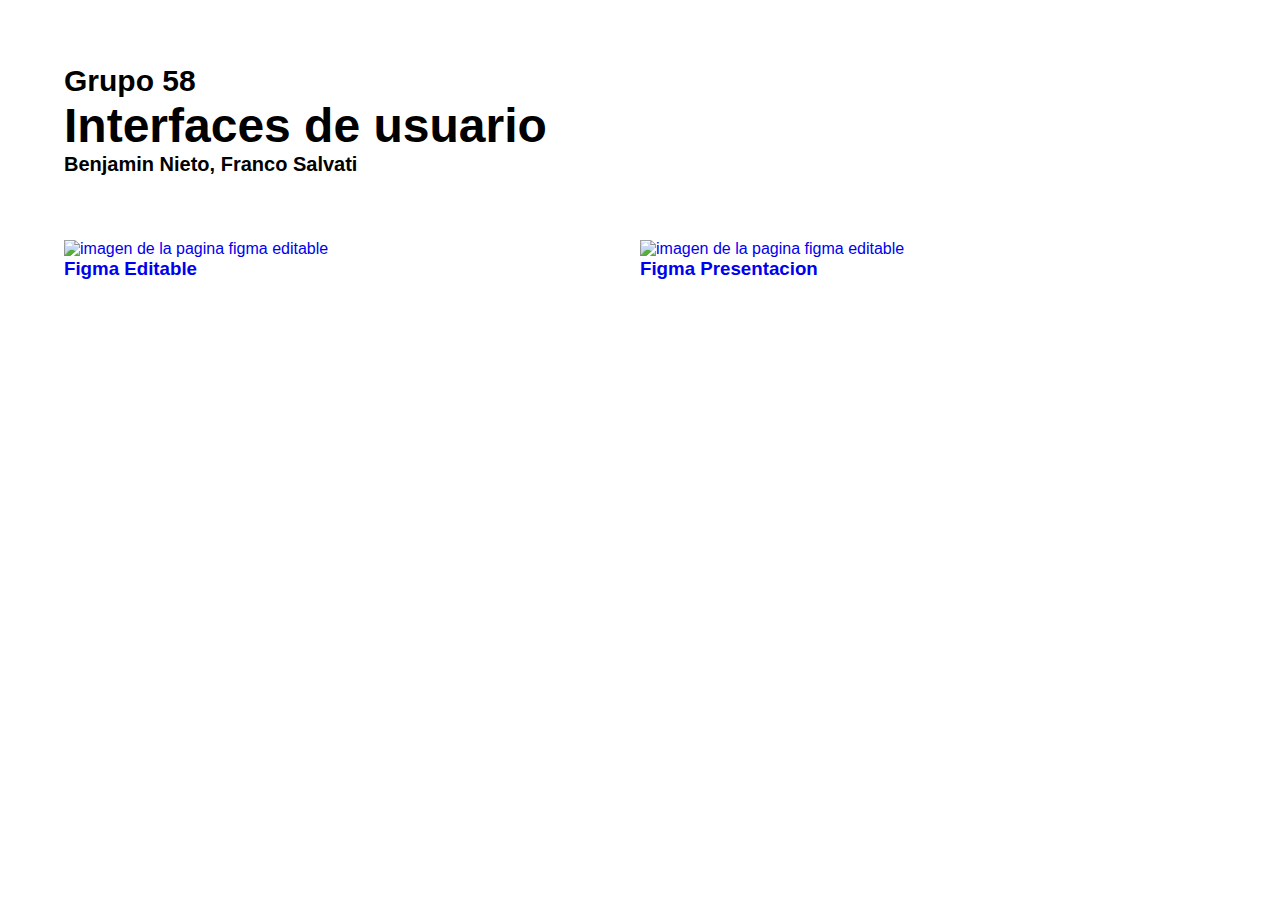
==== docs/index.html @ 529350ec "ADD, github pages" ====
<!DOCTYPE html>
<html lang="en">

<head>
    <meta charset="UTF-8">
    <meta name="viewport" content="width=device-width, initial-scale=1.0">
    <link rel="stylesheet" href="style.css">
    <link href="https://cdn.jsdelivr.net/npm/bootstrap@5.3.2/dist/css/bootstrap.min.css" rel="stylesheet"
        integrity="sha384-T3c6CoIi6uLrA9TneNEoa7RxnatzjcDSCmG1MXxSR1GAsXEV/Dwwykc2MPK8M2HN" crossorigin="anonymous">
    <title>TPE 1 Interfaces Usuario</title>
</head>

<body>
    <div class="titulo">
        <h2 class="m-0">Grupo 58</h2>
        <h1 class="m-0">Interfaces de usuario</h1>
        <h3 class="m-0">Benjamin Nieto, Franco Salvati</h3>
    </div>
    <nav>
        <ul class="p-0">
            <li>
                <a target="_blank"
                    href="https://www.figma.com/file/j3ysJJxGECJQQpoNvJG3jf/Trabajo-Entregable-1?type=design&node-id=23-4&mode=design&t=4DBxBT5nvBzc0l01-0">
                    <div class="card p-4">
                        <div class="img">
                            <img src="imagenes/editableTpe1.png" alt="imagen de la pagina figma editable">
                        </div>
                        <div class="card-body">
                            <h3>Figma Editable</h3>
                        </div>
                    </div>
                </a>
            </li>
            <li>
                <a target="_blank"
                    href="https://www.figma.com/proto/j3ysJJxGECJQQpoNvJG3jf/Trabajo-Entregable-1?page-id=23%3A3&type=design&node-id=82-53&viewport=616%2C161%2C0.22&t=ZkoBOsu4h13Lhp5M-1&scaling=min-zoom&starting-point-node-id=82%3A53&mode=design">
                    <div class="card p-4">
                        <div class="img">
                            <img src="imagenes/presentacionTpe1.png" alt="imagen de la pagina figma editable">
                        </div>
                        <div class="card-body">
                            <h3>Figma Presentacion</h3>
                        </div>
                    </div>
                </a>
            </li>
        </ul>
    </nav>
    <script src="https://cdn.jsdelivr.net/npm/bootstrap@5.3.2/dist/js/bootstrap.bundle.min.js"
        integrity="sha384-C6RzsynM9kWDrMNeT87bh95OGNyZPhcTNXj1NW7RuBCsyN/o0jlpcV8Qyq46cDfL"
        crossorigin="anonymous"></script>
</body>

</html>
---- docs/style.css ----
* {
    margin: 0;
    padding: 0;
    box-sizing: border-box;
    font-family: 'Bebas Neue', sans-serif;
}

nav a{
    text-decoration: none;
}

.titulo {
    margin: 5%;
}

.titulo h1{
    font-size: 48px;
}

.titulo h2{
font-size: 30px;
}

.titulo h3{
    font-size: 20px;
}

nav{
    width: 90%;
    margin: auto;
}

ul{
    width: 100%;
    display: flex;
    justify-content: space-between;
    flex: 1;
    list-style: none;
}

ul li { 
    width: 800px
}

.card img{
    width: 100%;
}
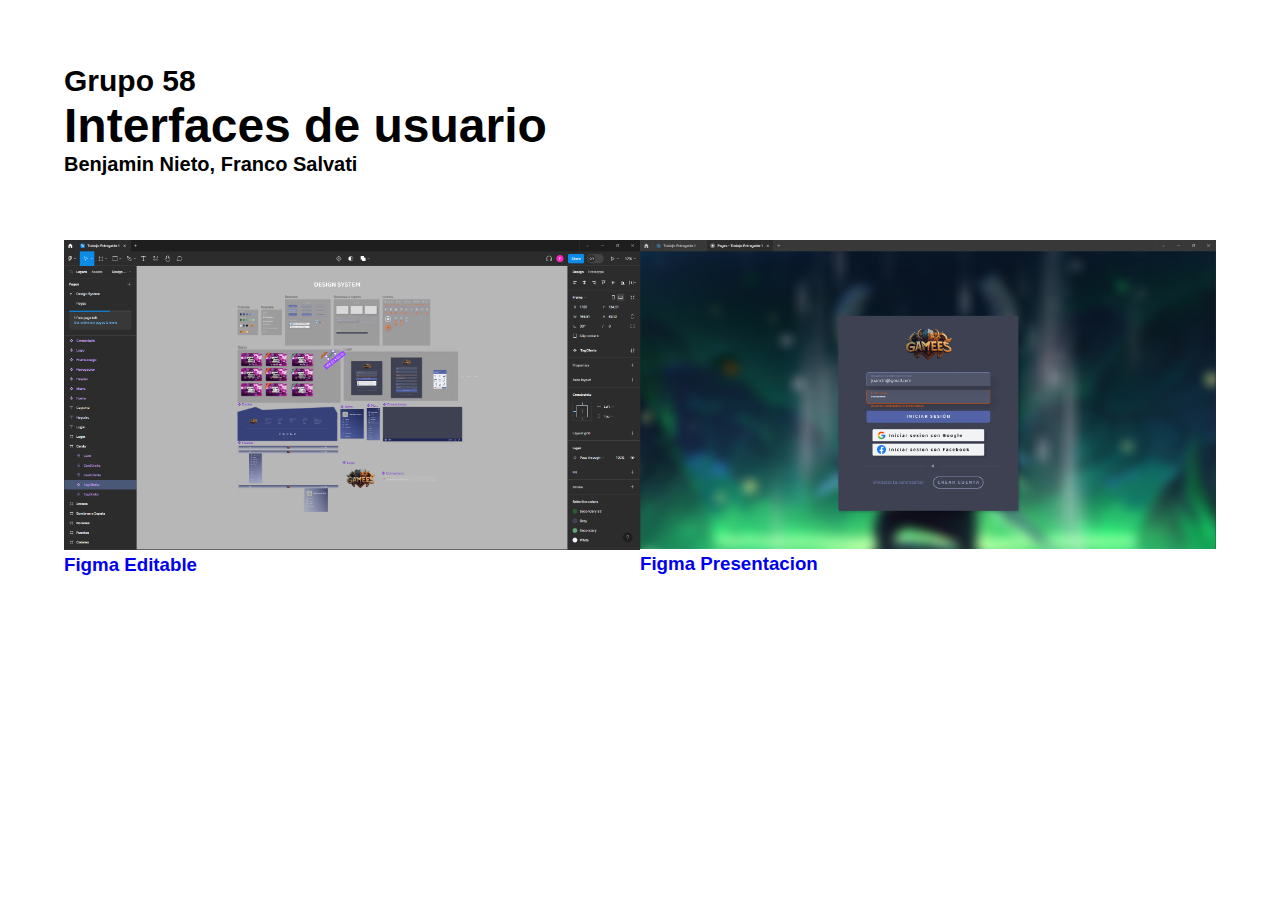
==== commit 3d1c7d7d: "ADD, imagenes docs" ====
--- a/docs/index.html
+++ b/docs/index.html
@@ -23,7 +23,7 @@
                     href="https://www.figma.com/file/j3ysJJxGECJQQpoNvJG3jf/Trabajo-Entregable-1?type=design&node-id=23-4&mode=design&t=4DBxBT5nvBzc0l01-0">
                     <div class="card p-4">
                         <div class="img">
-                            <img src="imagenes/editableTpe1.png" alt="imagen de la pagina figma editable">
+                            <img src="../imagenes/editableTpe1.png" alt="imagen de la pagina figma editable">
                         </div>
                         <div class="card-body">
                             <h3>Figma Editable</h3>
@@ -36,7 +36,7 @@
                     href="https://www.figma.com/proto/j3ysJJxGECJQQpoNvJG3jf/Trabajo-Entregable-1?page-id=23%3A3&type=design&node-id=82-53&viewport=616%2C161%2C0.22&t=ZkoBOsu4h13Lhp5M-1&scaling=min-zoom&starting-point-node-id=82%3A53&mode=design">
                     <div class="card p-4">
                         <div class="img">
-                            <img src="imagenes/presentacionTpe1.png" alt="imagen de la pagina figma editable">
+                            <img src="../imagenes/presentacionTpe1.png" alt="imagen de la pagina figma editable">
                         </div>
                         <div class="card-body">
                             <h3>Figma Presentacion</h3>
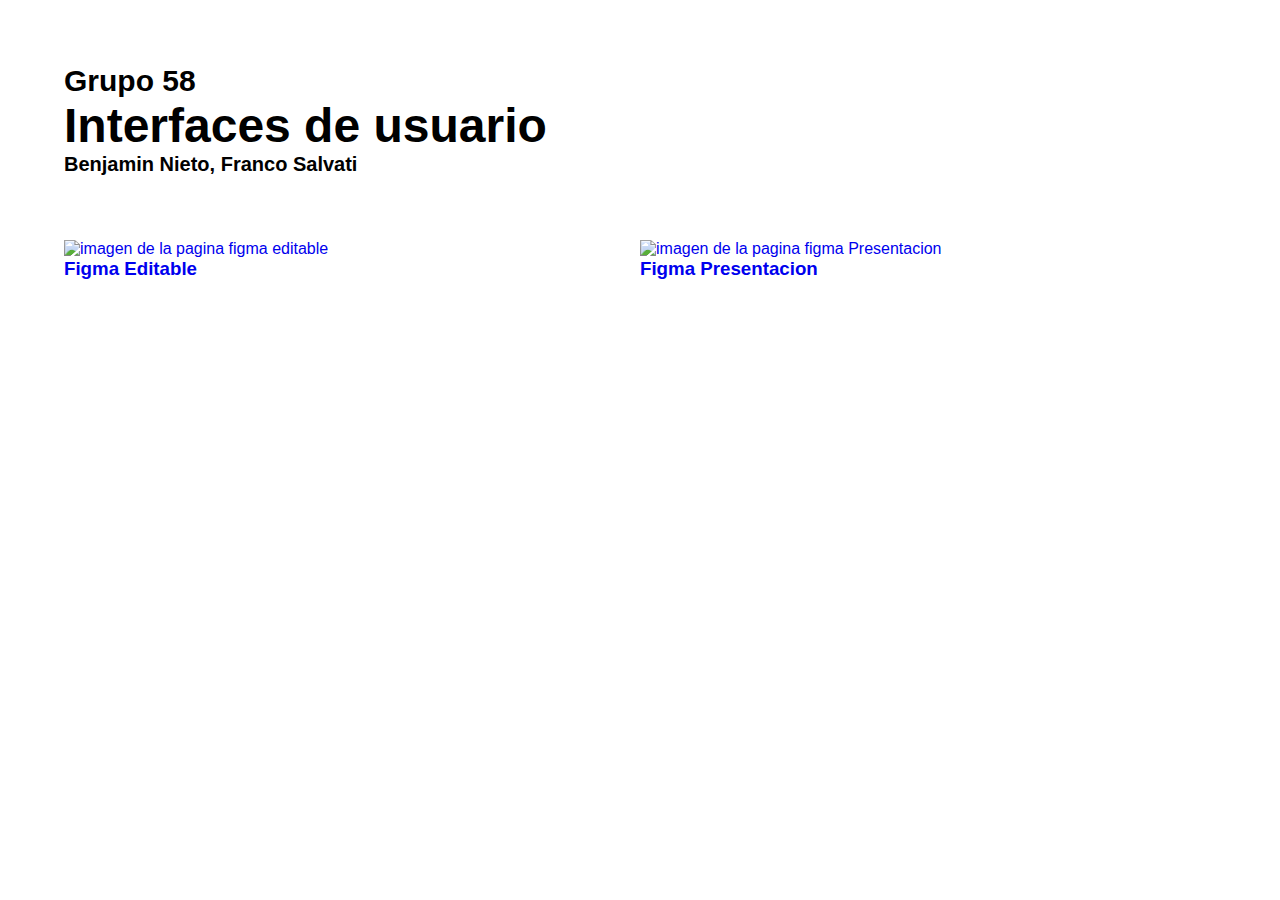
==== commit a18712cf: "imagenes" ====
--- a/docs/index.html
+++ b/docs/index.html
@@ -23,7 +23,7 @@
                     href="https://www.figma.com/file/j3ysJJxGECJQQpoNvJG3jf/Trabajo-Entregable-1?type=design&node-id=23-4&mode=design&t=4DBxBT5nvBzc0l01-0">
                     <div class="card p-4">
                         <div class="img">
-                            <img src="../imagenes/editableTpe1.png" alt="imagen de la pagina figma editable">
+                            <img src="editableTpe1.png" alt="imagen de la pagina figma editable">
                         </div>
                         <div class="card-body">
                             <h3>Figma Editable</h3>
@@ -36,7 +36,7 @@
                     href="https://www.figma.com/proto/j3ysJJxGECJQQpoNvJG3jf/Trabajo-Entregable-1?page-id=23%3A3&type=design&node-id=82-53&viewport=616%2C161%2C0.22&t=ZkoBOsu4h13Lhp5M-1&scaling=min-zoom&starting-point-node-id=82%3A53&mode=design">
                     <div class="card p-4">
                         <div class="img">
-                            <img src="../imagenes/presentacionTpe1.png" alt="imagen de la pagina figma editable">
+                            <img src="presentacionTpe1.png" alt="imagen de la pagina figma Presentacion">
                         </div>
                         <div class="card-body">
                             <h3>Figma Presentacion</h3>
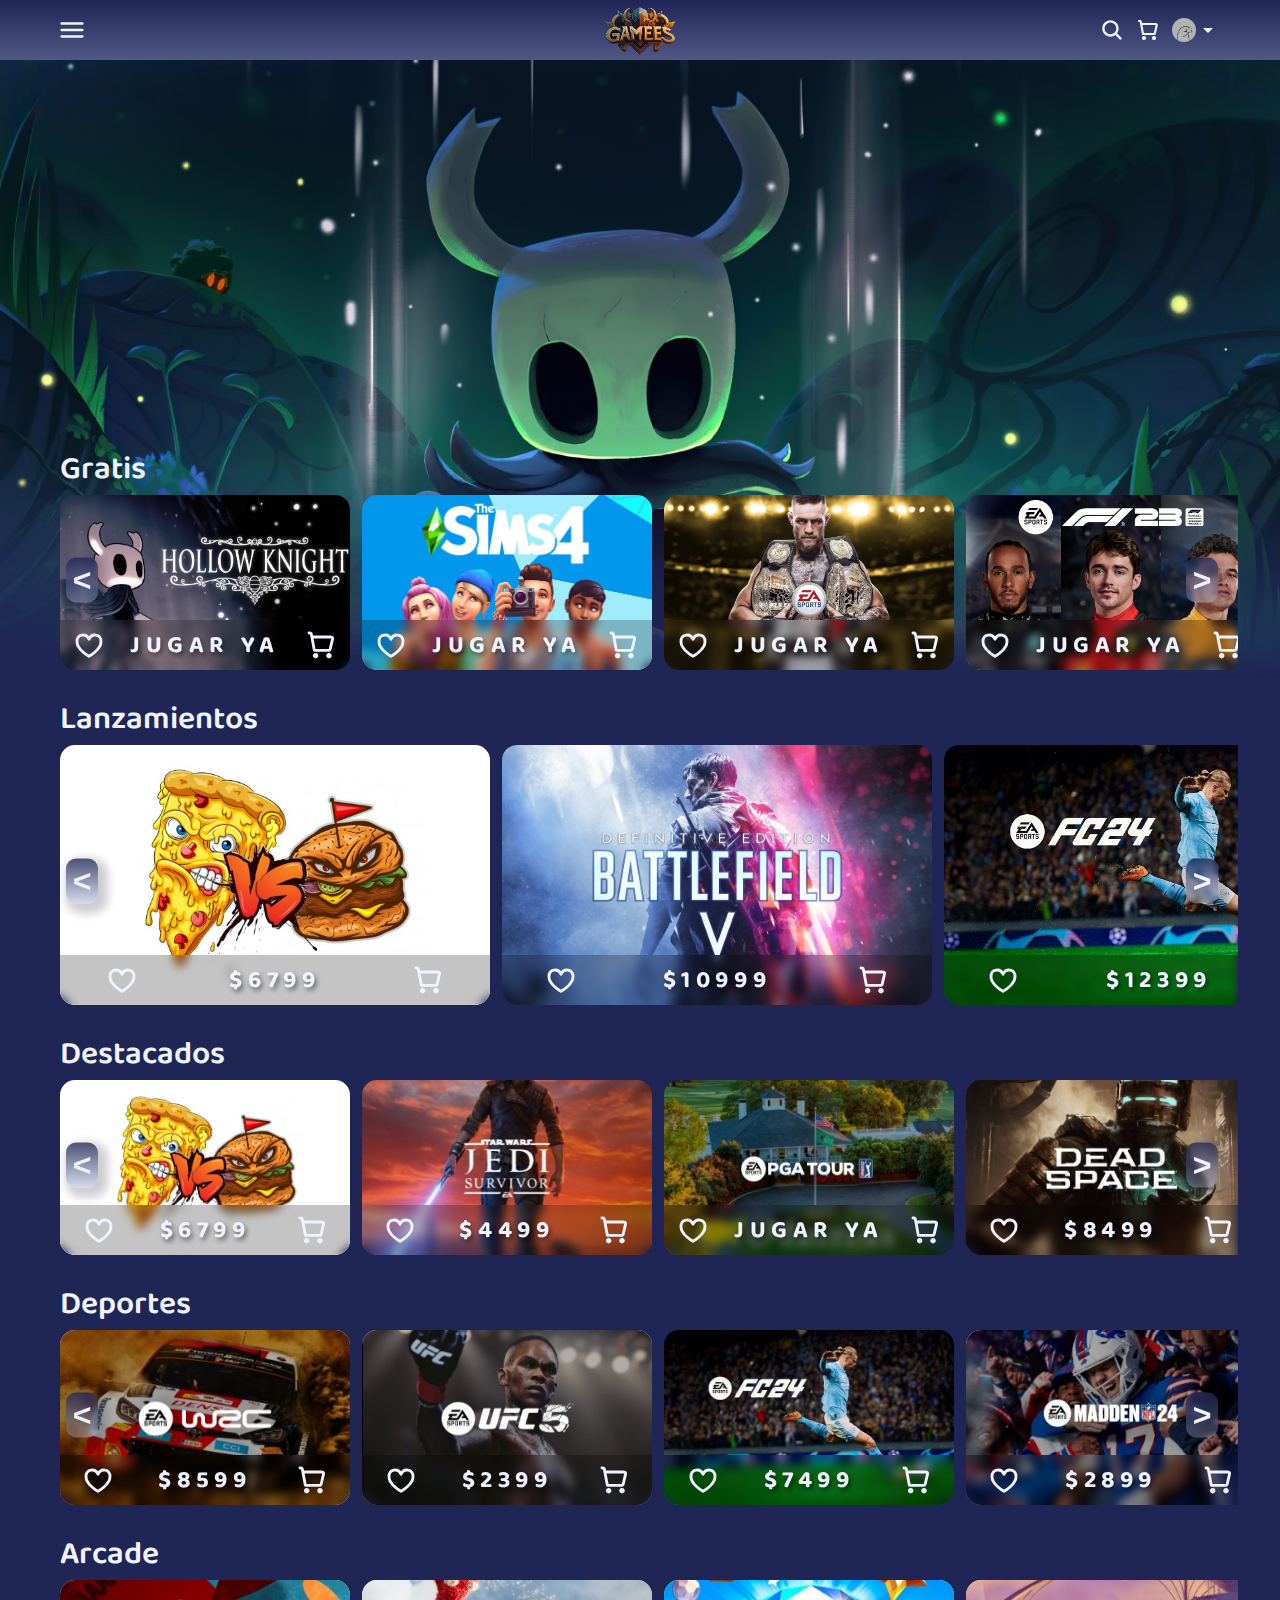
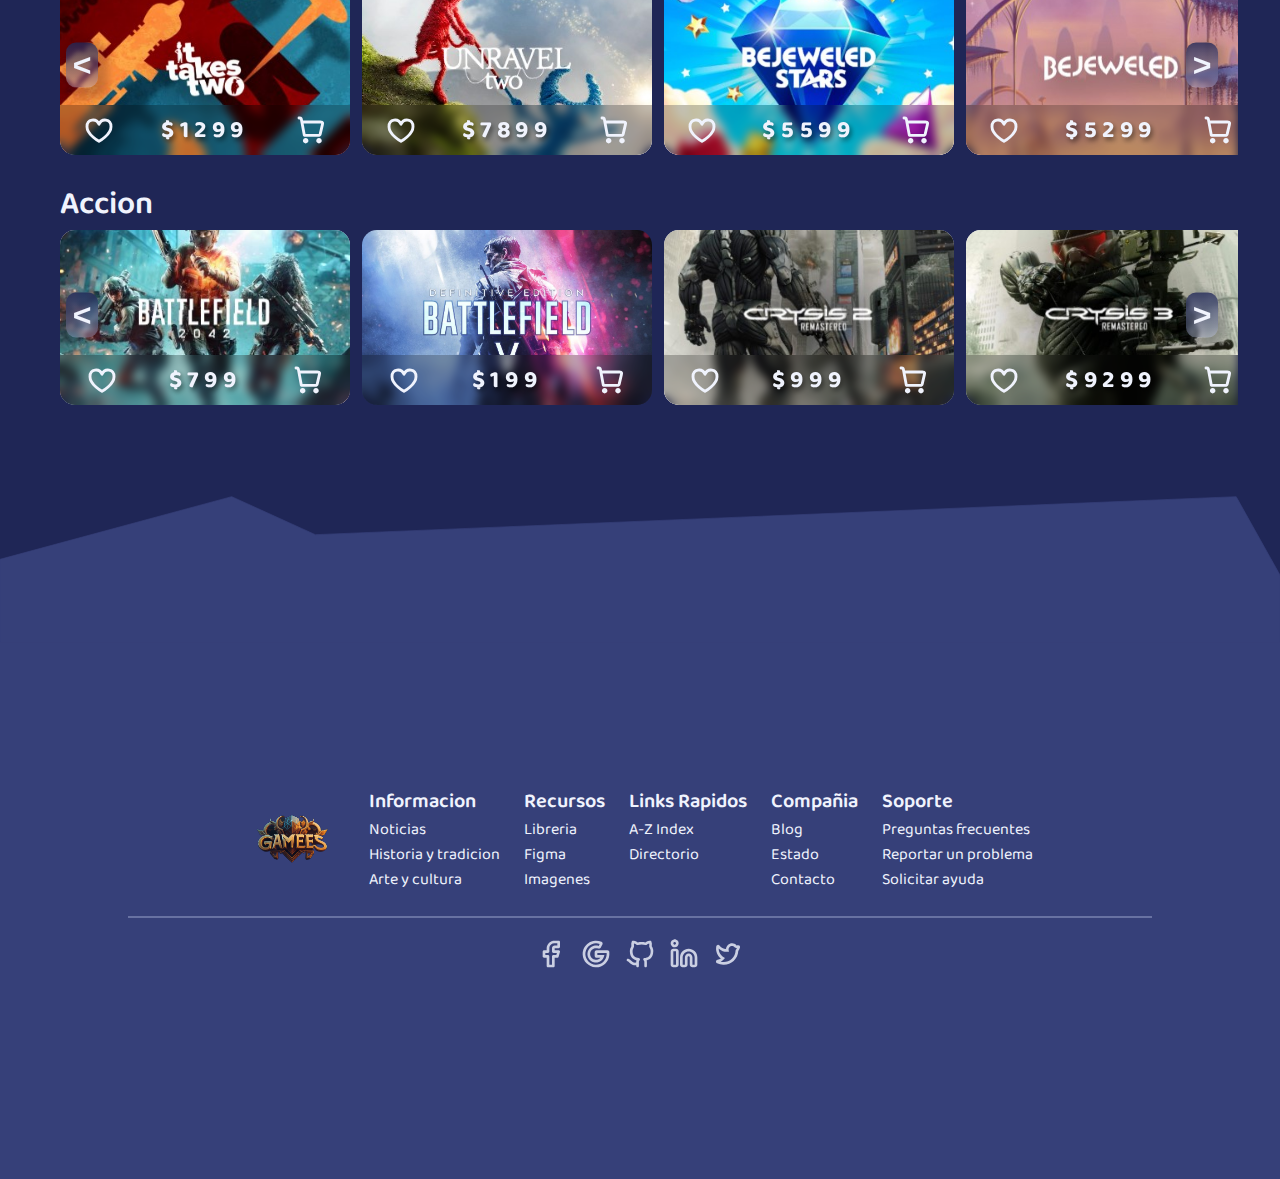
==== commit 979608f0: "ADD, index" ====
--- a/docs/index.html
+++ b/docs/index.html
@@ -4,51 +4,1403 @@
 <head>
     <meta charset="UTF-8">
     <meta name="viewport" content="width=device-width, initial-scale=1.0">
-    <link rel="stylesheet" href="style.css">
-    <link href="https://cdn.jsdelivr.net/npm/bootstrap@5.3.2/dist/css/bootstrap.min.css" rel="stylesheet"
-        integrity="sha384-T3c6CoIi6uLrA9TneNEoa7RxnatzjcDSCmG1MXxSR1GAsXEV/Dwwykc2MPK8M2HN" crossorigin="anonymous">
-    <title>TPE 1 Interfaces Usuario</title>
+    <link rel="stylesheet" href="./styles/style.css">
+    <title>GameEs</title>
 </head>
 
 <body>
-    <div class="titulo">
-        <h2 class="m-0">Grupo 58</h2>
-        <h1 class="m-0">Interfaces de usuario</h1>
-        <h3 class="m-0">Benjamin Nieto, Franco Salvati</h3>
-    </div>
-    <nav>
-        <ul class="p-0">
-            <li>
-                <a target="_blank"
-                    href="https://www.figma.com/file/j3ysJJxGECJQQpoNvJG3jf/Trabajo-Entregable-1?type=design&node-id=23-4&mode=design&t=4DBxBT5nvBzc0l01-0">
-                    <div class="card p-4">
-                        <div class="img">
-                            <img src="editableTpe1.png" alt="imagen de la pagina figma editable">
-                        </div>
-                        <div class="card-body">
-                            <h3>Figma Editable</h3>
+    <!-- <div class="spinner-container centrar">
+        <div class="spinner">
+            <div class="spinner-inner" id="spinnerInner"></div>
+        </div>
+        <div class="progress">
+            <div class="progress-bar" id="progressBar"></div>
+        </div>
+        <div class="percentage" id="percentage">0%</div>
+    </div> -->
+
+    <div class="container">
+        <nav>
+            <ul class="navPrincipal">
+                <li class="flex a-center">
+                    <img src="./imagenes/evaMenuOutline0.svg" alt="hambMenu">
+                </li>
+                <li class="flex a-center jc-medio">
+                    <img src="./imagenes/Logo.png" alt="logo" class="logoNav">
+                </li>
+                <li class="accionesUsuario flex end">
+                    <div class="buscar">
+                        <img src="./imagenes/ion_search.svg" alt="buscar">
+                    </div>
+                    <div class="carrito">
+                        <img src="./imagenes/Cart.svg" alt="carrito">
+                    </div>
+                    <div class="flex a-center" id="btn-usuario">
+                        <img src="./imagenes/profile 2.png" alt="usuario">
+                        <img src="./imagenes/flecha menu.svg" alt="desplegar">
+
+                        <div class="menu-usuario desapareser">
+                            <div class=" flex between a-center">
+                                <img src="./imagenes/profile.jpg" alt="usuario">
+                                <h2>BestUser #1241</h2>
+                            </div>
+                            <ul class="my-20">
+                                <li class="flex a-center">
+                                    <svg xmlns="http://www.w3.org/2000/svg" width="24" height="30" viewBox="0 0 24 30"
+                                        fill="none">
+                                        <path
+                                            d="M12 13.3333C13.3185 13.3333 14.6075 12.9423 15.7038 12.2098C16.8001 11.4773 17.6546 10.4361 18.1592 9.21789C18.6638 7.99972 18.7958 6.65927 18.5385 5.36607C18.2813 4.07286 17.6464 2.88497 16.714 1.95262C15.7817 1.02027 14.5938 0.385336 13.3006 0.128101C12.0074 -0.129134 10.6669 0.00288854 9.44876 0.507473C8.23058 1.01206 7.18939 1.86654 6.45685 2.96287C5.72431 4.0592 5.33331 5.34813 5.33331 6.66667C5.33331 8.43478 6.03569 10.1305 7.28593 11.3807C8.53618 12.631 10.2319 13.3333 12 13.3333ZM12 3.33334C12.6593 3.33334 13.3037 3.52883 13.8519 3.8951C14.4 4.26138 14.8273 4.78197 15.0796 5.39106C15.3319 6.00015 15.3979 6.67037 15.2693 7.31697C15.1406 7.96357 14.8232 8.55752 14.357 9.02369C13.8908 9.48987 13.2969 9.80734 12.6503 9.93595C12.0037 10.0646 11.3335 9.99856 10.7244 9.74627C10.1153 9.49398 9.59469 9.06673 9.22841 8.51857C8.86214 7.97041 8.66665 7.32594 8.66665 6.66667C8.66665 5.78262 9.01784 4.93477 9.64296 4.30965C10.2681 3.68453 11.1159 3.33334 12 3.33334ZM12 16.6667C8.90579 16.6667 5.93832 17.8958 3.7504 20.0838C1.56248 22.2717 0.333313 25.2391 0.333313 28.3333C0.333313 28.7754 0.508908 29.1993 0.821469 29.5119C1.13403 29.8244 1.55795 30 1.99998 30C2.44201 30 2.86593 29.8244 3.17849 29.5119C3.49105 29.1993 3.66665 28.7754 3.66665 28.3333C3.66665 26.1232 4.54462 24.0036 6.10742 22.4408C7.67023 20.878 9.78984 20 12 20C14.2101 20 16.3297 20.878 17.8925 22.4408C19.4553 24.0036 20.3333 26.1232 20.3333 28.3333C20.3333 28.7754 20.5089 29.1993 20.8215 29.5119C21.134 29.8244 21.558 30 22 30C22.442 30 22.8659 29.8244 23.1785 29.5119C23.4911 29.1993 23.6666 28.7754 23.6666 28.3333C23.6666 25.2391 22.4375 22.2717 20.2496 20.0838C18.0616 17.8958 15.0942 16.6667 12 16.6667Z"
+                                            fill="#F0F3FD" />
+                                    </svg>
+                                    <a href="" class="linksMenu">Mi Cuenta</a>
+                                </li>
+                                <li class="flex a-center">
+                                    <svg xmlns="http://www.w3.org/2000/svg" width="30" height="30" viewBox="0 0 30 30"
+                                        fill="none">
+                                        <path
+                                            d="M10 0H3.33333C2.44928 0 1.60143 0.351189 0.976311 0.976311C0.351189 1.60143 0 2.44928 0 3.33333V10C0 10.8841 0.351189 11.7319 0.976311 12.357C1.60143 12.9821 2.44928 13.3333 3.33333 13.3333H10C10.8841 13.3333 11.7319 12.9821 12.357 12.357C12.9821 11.7319 13.3333 10.8841 13.3333 10V3.33333C13.3333 2.44928 12.9821 1.60143 12.357 0.976311C11.7319 0.351189 10.8841 0 10 0ZM3.33333 10V3.33333H10V10H3.33333ZM26.6667 0H20C19.1159 0 18.2681 0.351189 17.643 0.976311C17.0179 1.60143 16.6667 2.44928 16.6667 3.33333V10C16.6667 10.8841 17.0179 11.7319 17.643 12.357C18.2681 12.9821 19.1159 13.3333 20 13.3333H26.6667C27.5507 13.3333 28.3986 12.9821 29.0237 12.357C29.6488 11.7319 30 10.8841 30 10V3.33333C30 2.44928 29.6488 1.60143 29.0237 0.976311C28.3986 0.351189 27.5507 0 26.6667 0ZM20 10V3.33333H26.6667V10H20ZM10 16.6667H3.33333C2.44928 16.6667 1.60143 17.0179 0.976311 17.643C0.351189 18.2681 0 19.1159 0 20V26.6667C0 27.5507 0.351189 28.3986 0.976311 29.0237C1.60143 29.6488 2.44928 30 3.33333 30H10C10.8841 30 11.7319 29.6488 12.357 29.0237C12.9821 28.3986 13.3333 27.5507 13.3333 26.6667V20C13.3333 19.1159 12.9821 18.2681 12.357 17.643C11.7319 17.0179 10.8841 16.6667 10 16.6667ZM3.33333 26.6667V20H10V26.6667H3.33333ZM26.6667 16.6667H20C19.1159 16.6667 18.2681 17.0179 17.643 17.643C17.0179 18.2681 16.6667 19.1159 16.6667 20V26.6667C16.6667 27.5507 17.0179 28.3986 17.643 29.0237C18.2681 29.6488 19.1159 30 20 30H26.6667C27.5507 30 28.3986 29.6488 29.0237 29.0237C29.6488 28.3986 30 27.5507 30 26.6667V20C30 19.1159 29.6488 18.2681 29.0237 17.643C28.3986 17.0179 27.5507 16.6667 26.6667 16.6667ZM20 26.6667V20H26.6667V26.6667H20Z"
+                                            fill="#F0F3FD" />
+                                    </svg>
+                                    <a href="" class="linksMenu">Biblioteca</a>
+                                </li>
+                                <li class="flex a-center">
+                                    <svg xmlns="http://www.w3.org/2000/svg" width="34" height="30" viewBox="0 0 34 30"
+                                        fill="none">
+                                        <path
+                                            d="M29.5 29.1667H4.49998C3.411 29.18 2.36108 28.7613 1.58014 28.0023C0.799201 27.2432 0.350868 26.2056 0.333313 25.1167V4.88332C0.350868 3.79439 0.799201 2.75679 1.58014 1.99772C2.36108 1.23864 3.411 0.819949 4.49998 0.833318H12.1666C12.4128 0.834946 12.6556 0.89109 12.8775 0.997715C13.0994 1.10434 13.2949 1.2588 13.45 1.44998L17.7833 6.74999H29.45C29.9934 6.73671 30.534 6.83119 31.0407 7.02795C31.5474 7.22472 32.0101 7.51989 32.4022 7.89642C32.7942 8.27295 33.1078 8.72339 33.3248 9.22174C33.5418 9.72009 33.658 10.2565 33.6666 10.8V25.1167C33.6491 26.2056 33.2008 27.2432 32.4198 28.0023C31.6389 28.7613 30.589 29.18 29.5 29.1667ZM3.66665 17.9333V25.1167C3.67292 25.2189 3.69964 25.3189 3.74521 25.4107C3.79078 25.5024 3.85429 25.5841 3.93198 25.651C4.00966 25.7178 4.09995 25.7683 4.19751 25.7997C4.29507 25.831 4.39792 25.8424 4.49998 25.8333H29.5C29.602 25.8424 29.7049 25.831 29.8024 25.7997C29.9 25.7683 29.9903 25.7178 30.068 25.651C30.1457 25.5841 30.2092 25.5024 30.2548 25.4107C30.3003 25.3189 30.327 25.2189 30.3333 25.1167V10.8C30.327 10.6977 30.3003 10.5977 30.2548 10.506C30.2092 10.4142 30.1457 10.3325 30.068 10.2657C29.9903 10.1989 29.9 10.1483 29.8024 10.117C29.7049 10.0857 29.602 10.0742 29.5 10.0833H17C16.7538 10.0817 16.511 10.0255 16.2891 9.91892C16.0673 9.8123 15.8717 9.65784 15.7166 9.46665L11.3833 4.16665H4.49998C4.39792 4.15755 4.29507 4.169 4.19751 4.20032C4.09995 4.23164 4.00966 4.2822 3.93198 4.34901C3.85429 4.41582 3.79078 4.49753 3.74521 4.5893C3.69964 4.68107 3.67292 4.78105 3.66665 4.88332V17.9333Z"
+                                            fill="#F0F3FD" />
+                                    </svg>
+                                    <a href="" class="linksMenu">Cartera</a>
+                                </li>
+                                <li class="flex a-center">
+                                    <svg xmlns="http://www.w3.org/2000/svg" width="40" height="40" viewBox="0 0 40 40"
+                                        fill="none">
+                                        <path
+                                            d="M15 19.9999H25M20 14.9999V24.9999M12.5 5.83325C7.43748 5.83325 3.33331 9.93742 3.33331 14.9999C3.33331 24.1666 14.1666 32.4999 20 34.4383C25.8333 32.4999 36.6666 24.1666 36.6666 14.9999C36.6666 9.93742 32.5625 5.83325 27.5 5.83325C24.4 5.83325 21.6583 7.37242 20 9.72825C19.1547 8.52426 18.0318 7.54166 16.7263 6.86366C15.4207 6.18566 13.9711 5.83221 12.5 5.83325Z"
+                                            stroke="#F0F3FD" stroke-width="4" stroke-linecap="round"
+                                            stroke-linejoin="round" />
+                                    </svg>
+                                    <a href="" class="linksMenu">Preferencias</a>
+                                </li>
+                            </ul>
+                            <div class="separador"></div>
+                            <ul class="sesion my-20">
+                                <li class="flex a-center">
+                                    <svg xmlns="http://www.w3.org/2000/svg" width="34" height="32" viewBox="0 0 34 32"
+                                        fill="none">
+                                        <path
+                                            d="M5.33336 6.14998V26.15L3.18336 23.9833C2.86952 23.6695 2.44386 23.4932 2.00002 23.4932C1.55619 23.4932 1.13053 23.6695 0.816691 23.9833C0.502851 24.2972 0.326538 24.7228 0.326538 25.1666C0.326538 25.6105 0.502851 26.0361 0.816691 26.35L5.81669 31.35C5.97163 31.5062 6.15596 31.6302 6.35906 31.7148C6.56216 31.7994 6.78 31.843 7.00002 31.843C7.22004 31.843 7.43789 31.7994 7.64099 31.7148C7.84408 31.6302 8.02842 31.5062 8.18336 31.35L13.1834 26.35C13.3396 26.195 13.4636 26.0107 13.5482 25.8076C13.6328 25.6045 13.6764 25.3867 13.6764 25.1666C13.6764 24.9466 13.6328 24.7288 13.5482 24.5257C13.4636 24.3226 13.3396 24.1383 13.1834 23.9833C13.0284 23.8271 12.8441 23.7031 12.641 23.6185C12.4379 23.5339 12.22 23.4903 12 23.4903C11.78 23.4903 11.5622 23.5339 11.3591 23.6185C11.156 23.7031 10.9716 23.8271 10.8167 23.9833L8.66669 26.15V6.14998C8.66006 5.80853 8.72077 5.46911 8.84534 5.15112C8.96991 4.83314 9.15591 4.54281 9.39271 4.29672C9.62952 4.05063 9.91248 3.85361 10.2254 3.7169C10.5384 3.58019 10.8752 3.50648 11.2167 3.49998H15.3334C15.7754 3.49998 16.1993 3.32438 16.5119 3.01182C16.8244 2.69926 17 2.27534 17 1.83331C17 1.39129 16.8244 0.967362 16.5119 0.654802C16.1993 0.342241 15.7754 0.166646 15.3334 0.166646H11.2167C10.4375 0.173185 9.66724 0.333138 8.94988 0.637372C8.23251 0.941607 7.5821 1.38416 7.03577 1.93977C6.48945 2.49538 6.05792 3.15316 5.76581 3.87555C5.47371 4.59794 5.32676 5.3708 5.33336 6.14998ZM20.8167 5.64998C20.5029 5.96382 20.3265 6.38948 20.3265 6.83331C20.3265 7.27715 20.5029 7.70281 20.8167 8.01665C21.1305 8.33049 21.5562 8.5068 22 8.5068C22.4439 8.5068 22.8695 8.33049 23.1834 8.01665L25.3334 5.84998V25.85C25.34 26.1914 25.2793 26.5308 25.1547 26.8488C25.0301 27.1668 24.8441 27.4572 24.6073 27.7032C24.3705 27.9493 24.0876 28.1464 23.7746 28.2831C23.4616 28.4198 23.1248 28.4935 22.7834 28.5H18.6667C18.2247 28.5 17.8007 28.6756 17.4882 28.9881C17.1756 29.3007 17 29.7246 17 30.1666C17 30.6087 17.1756 31.0326 17.4882 31.3452C17.8007 31.6577 18.2247 31.8333 18.6667 31.8333H22.7834C23.5625 31.8268 24.3328 31.6668 25.0502 31.3626C25.7675 31.0584 26.4179 30.6158 26.9643 30.0602C27.5106 29.5046 27.9421 28.8468 28.2342 28.1244C28.5263 27.402 28.6733 26.6292 28.6667 25.85V5.84998L30.8167 8.01665C30.9716 8.17286 31.156 8.29685 31.3591 8.38147C31.5622 8.46608 31.78 8.50964 32 8.50964C32.22 8.50964 32.4379 8.46608 32.641 8.38147C32.8441 8.29685 33.0284 8.17286 33.1834 8.01665C33.3396 7.86171 33.4636 7.67737 33.5482 7.47427C33.6328 7.27118 33.6764 7.05333 33.6764 6.83331C33.6764 6.61329 33.6328 6.39545 33.5482 6.19235C33.4636 5.98925 33.3396 5.80492 33.1834 5.64998L28.1834 0.64998C28.0284 0.493766 27.8441 0.369775 27.641 0.285161C27.4379 0.200546 27.22 0.156982 27 0.156982C26.78 0.156982 26.5622 0.200546 26.3591 0.285161C26.156 0.369775 25.9716 0.493766 25.8167 0.64998L20.8167 5.64998Z"
+                                            fill="#F0F3FD" />
+                                    </svg>
+                                    <a href="" class="linksMenu">Cambiar Cuenta</a>
+                                </li>
+                                <li class="flex a-center">
+                                    <svg xmlns="http://www.w3.org/2000/svg" width="29" height="28" viewBox="0 0 29 28"
+                                        fill="none">
+                                        <path
+                                            d="M5.66669 4.00008C6.10871 4.00008 6.53264 3.82449 6.8452 3.51193C7.15776 3.19937 7.33335 2.77544 7.33335 2.33341C7.33335 1.89139 7.15776 1.46746 6.8452 1.1549C6.53264 0.842343 6.10871 0.666748 5.66669 0.666748H2.33335C1.89133 0.666748 1.4674 0.842343 1.15484 1.1549C0.842282 1.46746 0.666687 1.89139 0.666687 2.33341V25.6667C0.666687 26.1088 0.842282 26.5327 1.15484 26.8453C1.4674 27.1578 1.89133 27.3334 2.33335 27.3334H5.66669C6.10871 27.3334 6.53264 27.1578 6.8452 26.8453C7.15776 26.5327 7.33335 26.1088 7.33335 25.6667C7.33335 25.2247 7.15776 24.8008 6.8452 24.4882C6.53264 24.1757 6.10871 24.0001 5.66669 24.0001H4.00002V4.00008H5.66669ZM28.7 13.0334L24 6.36675C23.7451 6.00743 23.3583 5.76365 22.9242 5.6887C22.4901 5.61374 22.044 5.71371 21.6834 5.96675C21.5031 6.09306 21.3497 6.25382 21.2319 6.43976C21.1141 6.62569 21.0343 6.83312 20.9971 7.05006C20.9599 7.267 20.9661 7.48915 21.0152 7.7037C21.0643 7.91825 21.1555 8.12095 21.2834 8.30008L24.15 12.3334H10.6667C10.2247 12.3334 9.80074 12.509 9.48818 12.8216C9.17562 13.1341 9.00002 13.5581 9.00002 14.0001C9.00002 14.4421 9.17562 14.866 9.48818 15.1786C9.80074 15.4912 10.2247 15.6667 10.6667 15.6667H24L21 19.6667C20.8687 19.8418 20.7732 20.0411 20.7188 20.2531C20.6645 20.4651 20.6525 20.6858 20.6834 20.9025C20.7144 21.1191 20.7877 21.3276 20.8992 21.5159C21.0107 21.7042 21.1583 21.8688 21.3334 22.0001C21.6218 22.2164 21.9727 22.3334 22.3334 22.3334C22.5921 22.3334 22.8473 22.2732 23.0787 22.1575C23.3101 22.0417 23.5114 21.8737 23.6667 21.6667L28.6667 15.0001C28.8801 14.7182 28.9984 14.3757 29.0044 14.0222C29.0104 13.6687 28.9038 13.3224 28.7 13.0334Z"
+                                            fill="#F0F3FD" />
+                                    </svg>
+                                    <a href="" class="linksMenu">Cerrar Sesion</a>
+                                </li>
+                            </ul>
                         </div>
                     </div>
-                </a>
-            </li>
-            <li>
-                <a target="_blank"
-                    href="https://www.figma.com/proto/j3ysJJxGECJQQpoNvJG3jf/Trabajo-Entregable-1?page-id=23%3A3&type=design&node-id=82-53&viewport=616%2C161%2C0.22&t=ZkoBOsu4h13Lhp5M-1&scaling=min-zoom&starting-point-node-id=82%3A53&mode=design">
-                    <div class="card p-4">
-                        <div class="img">
-                            <img src="presentacionTpe1.png" alt="imagen de la pagina figma Presentacion">
-                        </div>
-                        <div class="card-body">
-                            <h3>Figma Presentacion</h3>
-                        </div>
-                    </div>
-                </a>
-            </li>
+                </li>
+            </ul>
+        </nav>
+        <ul class="hambMenu">
+            <!-- <ul class="filtros">
+            <li class="item"></li>
+            <li class="item"></li>
+            <li class="item"></li>
+            <li class="item"></li>
+            <li class="item"></li>
         </ul>
-    </nav>
-    <script src="https://cdn.jsdelivr.net/npm/bootstrap@5.3.2/dist/js/bootstrap.bundle.min.js"
-        integrity="sha384-C6RzsynM9kWDrMNeT87bh95OGNyZPhcTNXj1NW7RuBCsyN/o0jlpcV8Qyq46cDfL"
-        crossorigin="anonymous"></script>
+        <ul class="categorias">
+            <li class="item"></li>
+            <li class="item"></li>
+            <li class="item"></li>
+            <li class="item"></li>
+            <li class="item"></li>
+            <li class="item"></li>
+            <li class="item"></li>
+            <li class="mas"></li>
+        </ul> -->
+        </ul>
+
+
+        <div class="loader-container">
+            <div class="loader"></div>
+        </div>
+
+        <section class="hero">
+            <img src="./imagenes/wallpaper.jpg" alt="hero">
+        </section>
+
+        <section class="juegos">
+            <div class="carrusel">
+                <h2>Gratis</h2>
+                <ul class="cardsContainer">
+                    <li class="card">
+                        <img src="imagenes/hollow knigth.jpg" alt="">
+                        <ul class="cardInfo">
+                            <li><svg xmlns="http://www.w3.org/2000/svg" width="45" height="45" viewBox="0 0 45 45"
+                                    fill="none">
+                                    <path
+                                        d="M22.5 14.4263C18.75 5.62501 5.625 6.56251 5.625 17.8125C5.625 29.0625 22.5 38.4375 22.5 38.4375C22.5 38.4375 39.375 29.0625 39.375 17.8125C39.375 6.56251 26.25 5.62501 22.5 14.4263Z"
+                                        stroke="#F0F3FD" stroke-width="4" stroke-linecap="round"
+                                        stroke-linejoin="round" />
+                                </svg></li>
+                            <li>
+                                <h2 class="textoCard">JUGAR YA</h2>
+                            </li>
+                            <li><svg xmlns="http://www.w3.org/2000/svg" width="45" height="45" viewBox="0 0 45 45"
+                                    fill="none">
+                                    <path
+                                        d="M5.625 5.625H6.1275C7.01625 5.625 7.46062 5.625 7.82437 5.78438C8.14312 5.92688 8.41688 6.15375 8.61188 6.4425C8.83688 6.76875 8.9175 7.20563 9.07688 8.07563L13.125 30H32.6663C33.5156 30 33.9413 30 34.2938 29.85C34.6044 29.7172 34.8733 29.5027 35.0719 29.2294C35.2969 28.92 35.3925 28.5075 35.5838 27.6806V27.675L38.5275 14.925C38.8163 13.6706 38.9625 13.0406 38.8031 12.5475C38.6621 12.1152 38.369 11.7487 37.9781 11.5163C37.5356 11.25 36.8925 11.25 35.6063 11.25H10.3125M33.75 39.375C33.2527 39.375 32.7758 39.1775 32.4242 38.8258C32.0725 38.4742 31.875 37.9973 31.875 37.5C31.875 37.0027 32.0725 36.5258 32.4242 36.1742C32.7758 35.8225 33.2527 35.625 33.75 35.625C34.2473 35.625 34.7242 35.8225 35.0758 36.1742C35.4275 36.5258 35.625 37.0027 35.625 37.5C35.625 37.9973 35.4275 38.4742 35.0758 38.8258C34.7242 39.1775 34.2473 39.375 33.75 39.375ZM15 39.375C14.5027 39.375 14.0258 39.1775 13.6742 38.8258C13.3225 38.4742 13.125 37.9973 13.125 37.5C13.125 37.0027 13.3225 36.5258 13.6742 36.1742C14.0258 35.8225 14.5027 35.625 15 35.625C15.4973 35.625 15.9742 35.8225 16.3258 36.1742C16.6775 36.5258 16.875 37.0027 16.875 37.5C16.875 37.9973 16.6775 38.4742 16.3258 38.8258C15.9742 39.1775 15.4973 39.375 15 39.375Z"
+                                        stroke="#F0F3FD" stroke-width="4" stroke-linecap="round"
+                                        stroke-linejoin="round" />
+                                </svg></li>
+                        </ul>
+                        <div class="tagGratis"><img src="./imagenes/TagGratis.svg" alt="gratis"></div>
+                    </li>
+                    <li class="card">
+                        <img src="imagenes/sims4.jpg" alt="">
+                        <ul class="cardInfo">
+                            <li><svg xmlns="http://www.w3.org/2000/svg" width="45" height="45" viewBox="0 0 45 45"
+                                    fill="none">
+                                    <path
+                                        d="M22.5 14.4263C18.75 5.62501 5.625 6.56251 5.625 17.8125C5.625 29.0625 22.5 38.4375 22.5 38.4375C22.5 38.4375 39.375 29.0625 39.375 17.8125C39.375 6.56251 26.25 5.62501 22.5 14.4263Z"
+                                        stroke="#F0F3FD" stroke-width="4" stroke-linecap="round"
+                                        stroke-linejoin="round" />
+                                </svg></li>
+                            <li>
+                                <h2 class="textoCard">JUGAR YA</h2>
+                            </li>
+                            <li><svg xmlns="http://www.w3.org/2000/svg" width="45" height="45" viewBox="0 0 45 45"
+                                    fill="none">
+                                    <path
+                                        d="M5.625 5.625H6.1275C7.01625 5.625 7.46062 5.625 7.82437 5.78438C8.14312 5.92688 8.41688 6.15375 8.61188 6.4425C8.83688 6.76875 8.9175 7.20563 9.07688 8.07563L13.125 30H32.6663C33.5156 30 33.9413 30 34.2938 29.85C34.6044 29.7172 34.8733 29.5027 35.0719 29.2294C35.2969 28.92 35.3925 28.5075 35.5838 27.6806V27.675L38.5275 14.925C38.8163 13.6706 38.9625 13.0406 38.8031 12.5475C38.6621 12.1152 38.369 11.7487 37.9781 11.5163C37.5356 11.25 36.8925 11.25 35.6063 11.25H10.3125M33.75 39.375C33.2527 39.375 32.7758 39.1775 32.4242 38.8258C32.0725 38.4742 31.875 37.9973 31.875 37.5C31.875 37.0027 32.0725 36.5258 32.4242 36.1742C32.7758 35.8225 33.2527 35.625 33.75 35.625C34.2473 35.625 34.7242 35.8225 35.0758 36.1742C35.4275 36.5258 35.625 37.0027 35.625 37.5C35.625 37.9973 35.4275 38.4742 35.0758 38.8258C34.7242 39.1775 34.2473 39.375 33.75 39.375ZM15 39.375C14.5027 39.375 14.0258 39.1775 13.6742 38.8258C13.3225 38.4742 13.125 37.9973 13.125 37.5C13.125 37.0027 13.3225 36.5258 13.6742 36.1742C14.0258 35.8225 14.5027 35.625 15 35.625C15.4973 35.625 15.9742 35.8225 16.3258 36.1742C16.6775 36.5258 16.875 37.0027 16.875 37.5C16.875 37.9973 16.6775 38.4742 16.3258 38.8258C15.9742 39.1775 15.4973 39.375 15 39.375Z"
+                                        stroke="#F0F3FD" stroke-width="4" stroke-linecap="round"
+                                        stroke-linejoin="round" />
+                                </svg></li>
+                        </ul>
+                        <div class="tagGratis"><img src="./imagenes/TagGratis.svg" alt="gratis"></div>
+                    </li>
+                    <li class="card">
+                        <img src="imagenes/ufc3.jpg" alt="">
+                        <ul class="cardInfo">
+                            <li><svg xmlns="http://www.w3.org/2000/svg" width="45" height="45" viewBox="0 0 45 45"
+                                    fill="none">
+                                    <path
+                                        d="M22.5 14.4263C18.75 5.62501 5.625 6.56251 5.625 17.8125C5.625 29.0625 22.5 38.4375 22.5 38.4375C22.5 38.4375 39.375 29.0625 39.375 17.8125C39.375 6.56251 26.25 5.62501 22.5 14.4263Z"
+                                        stroke="#F0F3FD" stroke-width="4" stroke-linecap="round"
+                                        stroke-linejoin="round" />
+                                </svg></li>
+                            <li>
+                                <h2 class="textoCard">JUGAR YA</h2>
+                            </li>
+                            <li><svg xmlns="http://www.w3.org/2000/svg" width="45" height="45" viewBox="0 0 45 45"
+                                    fill="none">
+                                    <path
+                                        d="M5.625 5.625H6.1275C7.01625 5.625 7.46062 5.625 7.82437 5.78438C8.14312 5.92688 8.41688 6.15375 8.61188 6.4425C8.83688 6.76875 8.9175 7.20563 9.07688 8.07563L13.125 30H32.6663C33.5156 30 33.9413 30 34.2938 29.85C34.6044 29.7172 34.8733 29.5027 35.0719 29.2294C35.2969 28.92 35.3925 28.5075 35.5838 27.6806V27.675L38.5275 14.925C38.8163 13.6706 38.9625 13.0406 38.8031 12.5475C38.6621 12.1152 38.369 11.7487 37.9781 11.5163C37.5356 11.25 36.8925 11.25 35.6063 11.25H10.3125M33.75 39.375C33.2527 39.375 32.7758 39.1775 32.4242 38.8258C32.0725 38.4742 31.875 37.9973 31.875 37.5C31.875 37.0027 32.0725 36.5258 32.4242 36.1742C32.7758 35.8225 33.2527 35.625 33.75 35.625C34.2473 35.625 34.7242 35.8225 35.0758 36.1742C35.4275 36.5258 35.625 37.0027 35.625 37.5C35.625 37.9973 35.4275 38.4742 35.0758 38.8258C34.7242 39.1775 34.2473 39.375 33.75 39.375ZM15 39.375C14.5027 39.375 14.0258 39.1775 13.6742 38.8258C13.3225 38.4742 13.125 37.9973 13.125 37.5C13.125 37.0027 13.3225 36.5258 13.6742 36.1742C14.0258 35.8225 14.5027 35.625 15 35.625C15.4973 35.625 15.9742 35.8225 16.3258 36.1742C16.6775 36.5258 16.875 37.0027 16.875 37.5C16.875 37.9973 16.6775 38.4742 16.3258 38.8258C15.9742 39.1775 15.4973 39.375 15 39.375Z"
+                                        stroke="#F0F3FD" stroke-width="4" stroke-linecap="round"
+                                        stroke-linejoin="round" />
+                                </svg></li>
+                        </ul>
+                        <div class="tagGratis"><img src="./imagenes/TagGratis.svg" alt="gratis"></div>
+                    </li>
+                    <li class="card">
+                        <img src="imagenes/f123.jpg" alt="">
+                        <ul class="cardInfo">
+                            <li><svg xmlns="http://www.w3.org/2000/svg" width="45" height="45" viewBox="0 0 45 45"
+                                    fill="none">
+                                    <path
+                                        d="M22.5 14.4263C18.75 5.62501 5.625 6.56251 5.625 17.8125C5.625 29.0625 22.5 38.4375 22.5 38.4375C22.5 38.4375 39.375 29.0625 39.375 17.8125C39.375 6.56251 26.25 5.62501 22.5 14.4263Z"
+                                        stroke="#F0F3FD" stroke-width="4" stroke-linecap="round"
+                                        stroke-linejoin="round" />
+                                </svg></li>
+                            <li>
+                                <h2 class="textoCard">JUGAR YA</h2>
+                            </li>
+                            <li><svg xmlns="http://www.w3.org/2000/svg" width="45" height="45" viewBox="0 0 45 45"
+                                    fill="none">
+                                    <path
+                                        d="M5.625 5.625H6.1275C7.01625 5.625 7.46062 5.625 7.82437 5.78438C8.14312 5.92688 8.41688 6.15375 8.61188 6.4425C8.83688 6.76875 8.9175 7.20563 9.07688 8.07563L13.125 30H32.6663C33.5156 30 33.9413 30 34.2938 29.85C34.6044 29.7172 34.8733 29.5027 35.0719 29.2294C35.2969 28.92 35.3925 28.5075 35.5838 27.6806V27.675L38.5275 14.925C38.8163 13.6706 38.9625 13.0406 38.8031 12.5475C38.6621 12.1152 38.369 11.7487 37.9781 11.5163C37.5356 11.25 36.8925 11.25 35.6063 11.25H10.3125M33.75 39.375C33.2527 39.375 32.7758 39.1775 32.4242 38.8258C32.0725 38.4742 31.875 37.9973 31.875 37.5C31.875 37.0027 32.0725 36.5258 32.4242 36.1742C32.7758 35.8225 33.2527 35.625 33.75 35.625C34.2473 35.625 34.7242 35.8225 35.0758 36.1742C35.4275 36.5258 35.625 37.0027 35.625 37.5C35.625 37.9973 35.4275 38.4742 35.0758 38.8258C34.7242 39.1775 34.2473 39.375 33.75 39.375ZM15 39.375C14.5027 39.375 14.0258 39.1775 13.6742 38.8258C13.3225 38.4742 13.125 37.9973 13.125 37.5C13.125 37.0027 13.3225 36.5258 13.6742 36.1742C14.0258 35.8225 14.5027 35.625 15 35.625C15.4973 35.625 15.9742 35.8225 16.3258 36.1742C16.6775 36.5258 16.875 37.0027 16.875 37.5C16.875 37.9973 16.6775 38.4742 16.3258 38.8258C15.9742 39.1775 15.4973 39.375 15 39.375Z"
+                                        stroke="#F0F3FD" stroke-width="4" stroke-linecap="round"
+                                        stroke-linejoin="round" />
+                                </svg></li>
+                        </ul>
+                        <div class="tagGratis"><img src="./imagenes/TagGratis.svg" alt="gratis"></div>
+                    </li>
+                </ul>
+                <div class="btnContainer">
+                    <button class="btnCarrusel prevBtn">
+                        <h2>&lt</h2>
+                    </button>
+                    <button class="btnCarrusel nextBtn">
+                        <h2>&gt</h2>
+                    </button>
+                </div>
+            </div>
+
+            <div class="carrusel">
+                <h2>Lanzamientos</h2>
+                <ul class="cardsContainer">
+                    <a href="juego.html">
+                        <li class="card" id="cardEspecial"><img src="imagenes/PizzaVsHamb.jpg" alt="">
+                            <ul class="cardInfo">
+                                <li><svg xmlns="http://www.w3.org/2000/svg" width="45" height="45" viewBox="0 0 45 45"
+                                        fill="none">
+                                        <path
+                                            d="M22.5 14.4263C18.75 5.62501 5.625 6.56251 5.625 17.8125C5.625 29.0625 22.5 38.4375 22.5 38.4375C22.5 38.4375 39.375 29.0625 39.375 17.8125C39.375 6.56251 26.25 5.62501 22.5 14.4263Z"
+                                            stroke="#F0F3FD" stroke-width="4" stroke-linecap="round"
+                                            stroke-linejoin="round" />
+                                    </svg></li>
+                                <li>
+                                    <h2 class="textoCard">$6799</h2>
+                                </li>
+                                <li><svg xmlns="http://www.w3.org/2000/svg" width="45" height="45" viewBox="0 0 45 45"
+                                        fill="none">
+                                        <path
+                                            d="M5.625 5.625H6.1275C7.01625 5.625 7.46062 5.625 7.82437 5.78438C8.14312 5.92688 8.41688 6.15375 8.61188 6.4425C8.83688 6.76875 8.9175 7.20563 9.07688 8.07563L13.125 30H32.6663C33.5156 30 33.9413 30 34.2938 29.85C34.6044 29.7172 34.8733 29.5027 35.0719 29.2294C35.2969 28.92 35.3925 28.5075 35.5838 27.6806V27.675L38.5275 14.925C38.8163 13.6706 38.9625 13.0406 38.8031 12.5475C38.6621 12.1152 38.369 11.7487 37.9781 11.5163C37.5356 11.25 36.8925 11.25 35.6063 11.25H10.3125M33.75 39.375C33.2527 39.375 32.7758 39.1775 32.4242 38.8258C32.0725 38.4742 31.875 37.9973 31.875 37.5C31.875 37.0027 32.0725 36.5258 32.4242 36.1742C32.7758 35.8225 33.2527 35.625 33.75 35.625C34.2473 35.625 34.7242 35.8225 35.0758 36.1742C35.4275 36.5258 35.625 37.0027 35.625 37.5C35.625 37.9973 35.4275 38.4742 35.0758 38.8258C34.7242 39.1775 34.2473 39.375 33.75 39.375ZM15 39.375C14.5027 39.375 14.0258 39.1775 13.6742 38.8258C13.3225 38.4742 13.125 37.9973 13.125 37.5C13.125 37.0027 13.3225 36.5258 13.6742 36.1742C14.0258 35.8225 14.5027 35.625 15 35.625C15.4973 35.625 15.9742 35.8225 16.3258 36.1742C16.6775 36.5258 16.875 37.0027 16.875 37.5C16.875 37.9973 16.6775 38.4742 16.3258 38.8258C15.9742 39.1775 15.4973 39.375 15 39.375Z"
+                                            stroke="#F0F3FD" stroke-width="4" stroke-linecap="round"
+                                            stroke-linejoin="round" />
+                                    </svg></li>
+                            </ul>
+                        </li>
+                    </a>
+                    <li class="card" id="cardEspecial"><img src="imagenes/bfV.jpg" alt="">
+                        <ul class="cardInfo">
+                            <li><svg xmlns="http://www.w3.org/2000/svg" width="45" height="45" viewBox="0 0 45 45"
+                                    fill="none">
+                                    <path
+                                        d="M22.5 14.4263C18.75 5.62501 5.625 6.56251 5.625 17.8125C5.625 29.0625 22.5 38.4375 22.5 38.4375C22.5 38.4375 39.375 29.0625 39.375 17.8125C39.375 6.56251 26.25 5.62501 22.5 14.4263Z"
+                                        stroke="#F0F3FD" stroke-width="4" stroke-linecap="round"
+                                        stroke-linejoin="round" />
+                                </svg></li>
+                            <li>
+                                <h2 class="textoCard">$10999</h2>
+                            </li>
+                            <li><svg xmlns="http://www.w3.org/2000/svg" width="45" height="45" viewBox="0 0 45 45"
+                                    fill="none">
+                                    <path
+                                        d="M5.625 5.625H6.1275C7.01625 5.625 7.46062 5.625 7.82437 5.78438C8.14312 5.92688 8.41688 6.15375 8.61188 6.4425C8.83688 6.76875 8.9175 7.20563 9.07688 8.07563L13.125 30H32.6663C33.5156 30 33.9413 30 34.2938 29.85C34.6044 29.7172 34.8733 29.5027 35.0719 29.2294C35.2969 28.92 35.3925 28.5075 35.5838 27.6806V27.675L38.5275 14.925C38.8163 13.6706 38.9625 13.0406 38.8031 12.5475C38.6621 12.1152 38.369 11.7487 37.9781 11.5163C37.5356 11.25 36.8925 11.25 35.6063 11.25H10.3125M33.75 39.375C33.2527 39.375 32.7758 39.1775 32.4242 38.8258C32.0725 38.4742 31.875 37.9973 31.875 37.5C31.875 37.0027 32.0725 36.5258 32.4242 36.1742C32.7758 35.8225 33.2527 35.625 33.75 35.625C34.2473 35.625 34.7242 35.8225 35.0758 36.1742C35.4275 36.5258 35.625 37.0027 35.625 37.5C35.625 37.9973 35.4275 38.4742 35.0758 38.8258C34.7242 39.1775 34.2473 39.375 33.75 39.375ZM15 39.375C14.5027 39.375 14.0258 39.1775 13.6742 38.8258C13.3225 38.4742 13.125 37.9973 13.125 37.5C13.125 37.0027 13.3225 36.5258 13.6742 36.1742C14.0258 35.8225 14.5027 35.625 15 35.625C15.4973 35.625 15.9742 35.8225 16.3258 36.1742C16.6775 36.5258 16.875 37.0027 16.875 37.5C16.875 37.9973 16.6775 38.4742 16.3258 38.8258C15.9742 39.1775 15.4973 39.375 15 39.375Z"
+                                        stroke="#F0F3FD" stroke-width="4" stroke-linecap="round"
+                                        stroke-linejoin="round" />
+                                </svg></li>
+                        </ul>
+                    </li>
+                    <li class="card" id="cardEspecial"><img src="imagenes/fc24.jpg" alt="">
+                        <ul class="cardInfo">
+                            <li><svg xmlns="http://www.w3.org/2000/svg" width="45" height="45" viewBox="0 0 45 45"
+                                    fill="none">
+                                    <path
+                                        d="M22.5 14.4263C18.75 5.62501 5.625 6.56251 5.625 17.8125C5.625 29.0625 22.5 38.4375 22.5 38.4375C22.5 38.4375 39.375 29.0625 39.375 17.8125C39.375 6.56251 26.25 5.62501 22.5 14.4263Z"
+                                        stroke="#F0F3FD" stroke-width="4" stroke-linecap="round"
+                                        stroke-linejoin="round" />
+                                </svg></li>
+                            <li>
+                                <h2 class="textoCard">$12399</h2>
+                            </li>
+                            <li><svg xmlns="http://www.w3.org/2000/svg" width="45" height="45" viewBox="0 0 45 45"
+                                    fill="none">
+                                    <path
+                                        d="M5.625 5.625H6.1275C7.01625 5.625 7.46062 5.625 7.82437 5.78438C8.14312 5.92688 8.41688 6.15375 8.61188 6.4425C8.83688 6.76875 8.9175 7.20563 9.07688 8.07563L13.125 30H32.6663C33.5156 30 33.9413 30 34.2938 29.85C34.6044 29.7172 34.8733 29.5027 35.0719 29.2294C35.2969 28.92 35.3925 28.5075 35.5838 27.6806V27.675L38.5275 14.925C38.8163 13.6706 38.9625 13.0406 38.8031 12.5475C38.6621 12.1152 38.369 11.7487 37.9781 11.5163C37.5356 11.25 36.8925 11.25 35.6063 11.25H10.3125M33.75 39.375C33.2527 39.375 32.7758 39.1775 32.4242 38.8258C32.0725 38.4742 31.875 37.9973 31.875 37.5C31.875 37.0027 32.0725 36.5258 32.4242 36.1742C32.7758 35.8225 33.2527 35.625 33.75 35.625C34.2473 35.625 34.7242 35.8225 35.0758 36.1742C35.4275 36.5258 35.625 37.0027 35.625 37.5C35.625 37.9973 35.4275 38.4742 35.0758 38.8258C34.7242 39.1775 34.2473 39.375 33.75 39.375ZM15 39.375C14.5027 39.375 14.0258 39.1775 13.6742 38.8258C13.3225 38.4742 13.125 37.9973 13.125 37.5C13.125 37.0027 13.3225 36.5258 13.6742 36.1742C14.0258 35.8225 14.5027 35.625 15 35.625C15.4973 35.625 15.9742 35.8225 16.3258 36.1742C16.6775 36.5258 16.875 37.0027 16.875 37.5C16.875 37.9973 16.6775 38.4742 16.3258 38.8258C15.9742 39.1775 15.4973 39.375 15 39.375Z"
+                                        stroke="#F0F3FD" stroke-width="4" stroke-linecap="round"
+                                        stroke-linejoin="round" />
+                                </svg></li>
+                        </ul>
+                    </li>
+                    <li class="card" id="cardEspecial"><img src="imagenes/ufc5.jpg" alt="">
+                        <ul class="cardInfo">
+                            <li><svg xmlns="http://www.w3.org/2000/svg" width="45" height="45" viewBox="0 0 45 45"
+                                    fill="none">
+                                    <path
+                                        d="M22.5 14.4263C18.75 5.62501 5.625 6.56251 5.625 17.8125C5.625 29.0625 22.5 38.4375 22.5 38.4375C22.5 38.4375 39.375 29.0625 39.375 17.8125C39.375 6.56251 26.25 5.62501 22.5 14.4263Z"
+                                        stroke="#F0F3FD" stroke-width="4" stroke-linecap="round"
+                                        stroke-linejoin="round" />
+                                </svg></li>
+                            <li>
+                                <h2 class="textoCard">$2299</h2>
+                            </li>
+                            <li><svg xmlns="http://www.w3.org/2000/svg" width="45" height="45" viewBox="0 0 45 45"
+                                    fill="none">
+                                    <path
+                                        d="M5.625 5.625H6.1275C7.01625 5.625 7.46062 5.625 7.82437 5.78438C8.14312 5.92688 8.41688 6.15375 8.61188 6.4425C8.83688 6.76875 8.9175 7.20563 9.07688 8.07563L13.125 30H32.6663C33.5156 30 33.9413 30 34.2938 29.85C34.6044 29.7172 34.8733 29.5027 35.0719 29.2294C35.2969 28.92 35.3925 28.5075 35.5838 27.6806V27.675L38.5275 14.925C38.8163 13.6706 38.9625 13.0406 38.8031 12.5475C38.6621 12.1152 38.369 11.7487 37.9781 11.5163C37.5356 11.25 36.8925 11.25 35.6063 11.25H10.3125M33.75 39.375C33.2527 39.375 32.7758 39.1775 32.4242 38.8258C32.0725 38.4742 31.875 37.9973 31.875 37.5C31.875 37.0027 32.0725 36.5258 32.4242 36.1742C32.7758 35.8225 33.2527 35.625 33.75 35.625C34.2473 35.625 34.7242 35.8225 35.0758 36.1742C35.4275 36.5258 35.625 37.0027 35.625 37.5C35.625 37.9973 35.4275 38.4742 35.0758 38.8258C34.7242 39.1775 34.2473 39.375 33.75 39.375ZM15 39.375C14.5027 39.375 14.0258 39.1775 13.6742 38.8258C13.3225 38.4742 13.125 37.9973 13.125 37.5C13.125 37.0027 13.3225 36.5258 13.6742 36.1742C14.0258 35.8225 14.5027 35.625 15 35.625C15.4973 35.625 15.9742 35.8225 16.3258 36.1742C16.6775 36.5258 16.875 37.0027 16.875 37.5C16.875 37.9973 16.6775 38.4742 16.3258 38.8258C15.9742 39.1775 15.4973 39.375 15 39.375Z"
+                                        stroke="#F0F3FD" stroke-width="4" stroke-linecap="round"
+                                        stroke-linejoin="round" />
+                                </svg></li>
+                        </ul>
+                    </li>
+                    <li class="card" id="cardEspecial"><img src="imagenes/madden24.jpg" alt="">
+                        <ul class="cardInfo">
+                            <li><svg xmlns="http://www.w3.org/2000/svg" width="45" height="45" viewBox="0 0 45 45"
+                                    fill="none">
+                                    <path
+                                        d="M22.5 14.4263C18.75 5.62501 5.625 6.56251 5.625 17.8125C5.625 29.0625 22.5 38.4375 22.5 38.4375C22.5 38.4375 39.375 29.0625 39.375 17.8125C39.375 6.56251 26.25 5.62501 22.5 14.4263Z"
+                                        stroke="#F0F3FD" stroke-width="4" stroke-linecap="round"
+                                        stroke-linejoin="round" />
+                                </svg></li>
+                            <li>
+                                <h2 class="textoCard">$7699</h2>
+                            </li>
+                            <li><svg xmlns="http://www.w3.org/2000/svg" width="45" height="45" viewBox="0 0 45 45"
+                                    fill="none">
+                                    <path
+                                        d="M5.625 5.625H6.1275C7.01625 5.625 7.46062 5.625 7.82437 5.78438C8.14312 5.92688 8.41688 6.15375 8.61188 6.4425C8.83688 6.76875 8.9175 7.20563 9.07688 8.07563L13.125 30H32.6663C33.5156 30 33.9413 30 34.2938 29.85C34.6044 29.7172 34.8733 29.5027 35.0719 29.2294C35.2969 28.92 35.3925 28.5075 35.5838 27.6806V27.675L38.5275 14.925C38.8163 13.6706 38.9625 13.0406 38.8031 12.5475C38.6621 12.1152 38.369 11.7487 37.9781 11.5163C37.5356 11.25 36.8925 11.25 35.6063 11.25H10.3125M33.75 39.375C33.2527 39.375 32.7758 39.1775 32.4242 38.8258C32.0725 38.4742 31.875 37.9973 31.875 37.5C31.875 37.0027 32.0725 36.5258 32.4242 36.1742C32.7758 35.8225 33.2527 35.625 33.75 35.625C34.2473 35.625 34.7242 35.8225 35.0758 36.1742C35.4275 36.5258 35.625 37.0027 35.625 37.5C35.625 37.9973 35.4275 38.4742 35.0758 38.8258C34.7242 39.1775 34.2473 39.375 33.75 39.375ZM15 39.375C14.5027 39.375 14.0258 39.1775 13.6742 38.8258C13.3225 38.4742 13.125 37.9973 13.125 37.5C13.125 37.0027 13.3225 36.5258 13.6742 36.1742C14.0258 35.8225 14.5027 35.625 15 35.625C15.4973 35.625 15.9742 35.8225 16.3258 36.1742C16.6775 36.5258 16.875 37.0027 16.875 37.5C16.875 37.9973 16.6775 38.4742 16.3258 38.8258C15.9742 39.1775 15.4973 39.375 15 39.375Z"
+                                        stroke="#F0F3FD" stroke-width="4" stroke-linecap="round"
+                                        stroke-linejoin="round" />
+                                </svg></li>
+                        </ul>
+                    </li>
+                    <li class="card" id="cardEspecial"><img src="imagenes/bejeStars.jpg" alt="">
+                        <ul class="cardInfo">
+                            <li><svg xmlns="http://www.w3.org/2000/svg" width="45" height="45" viewBox="0 0 45 45"
+                                    fill="none">
+                                    <path
+                                        d="M22.5 14.4263C18.75 5.62501 5.625 6.56251 5.625 17.8125C5.625 29.0625 22.5 38.4375 22.5 38.4375C22.5 38.4375 39.375 29.0625 39.375 17.8125C39.375 6.56251 26.25 5.62501 22.5 14.4263Z"
+                                        stroke="#F0F3FD" stroke-width="4" stroke-linecap="round"
+                                        stroke-linejoin="round" />
+                                </svg></li>
+                            <li>
+                                <h2 class="textoCard">$4899</h2>
+                            </li>
+                            <li><svg xmlns="http://www.w3.org/2000/svg" width="45" height="45" viewBox="0 0 45 45"
+                                    fill="none">
+                                    <path
+                                        d="M5.625 5.625H6.1275C7.01625 5.625 7.46062 5.625 7.82437 5.78438C8.14312 5.92688 8.41688 6.15375 8.61188 6.4425C8.83688 6.76875 8.9175 7.20563 9.07688 8.07563L13.125 30H32.6663C33.5156 30 33.9413 30 34.2938 29.85C34.6044 29.7172 34.8733 29.5027 35.0719 29.2294C35.2969 28.92 35.3925 28.5075 35.5838 27.6806V27.675L38.5275 14.925C38.8163 13.6706 38.9625 13.0406 38.8031 12.5475C38.6621 12.1152 38.369 11.7487 37.9781 11.5163C37.5356 11.25 36.8925 11.25 35.6063 11.25H10.3125M33.75 39.375C33.2527 39.375 32.7758 39.1775 32.4242 38.8258C32.0725 38.4742 31.875 37.9973 31.875 37.5C31.875 37.0027 32.0725 36.5258 32.4242 36.1742C32.7758 35.8225 33.2527 35.625 33.75 35.625C34.2473 35.625 34.7242 35.8225 35.0758 36.1742C35.4275 36.5258 35.625 37.0027 35.625 37.5C35.625 37.9973 35.4275 38.4742 35.0758 38.8258C34.7242 39.1775 34.2473 39.375 33.75 39.375ZM15 39.375C14.5027 39.375 14.0258 39.1775 13.6742 38.8258C13.3225 38.4742 13.125 37.9973 13.125 37.5C13.125 37.0027 13.3225 36.5258 13.6742 36.1742C14.0258 35.8225 14.5027 35.625 15 35.625C15.4973 35.625 15.9742 35.8225 16.3258 36.1742C16.6775 36.5258 16.875 37.0027 16.875 37.5C16.875 37.9973 16.6775 38.4742 16.3258 38.8258C15.9742 39.1775 15.4973 39.375 15 39.375Z"
+                                        stroke="#F0F3FD" stroke-width="4" stroke-linecap="round"
+                                        stroke-linejoin="round" />
+                                </svg></li>
+                        </ul>
+                    </li>
+                    <li class="card" id="cardEspecial"><img src="imagenes/unravel.jpg" alt="">
+                        <ul class="cardInfo">
+                            <li><svg xmlns="http://www.w3.org/2000/svg" width="45" height="45" viewBox="0 0 45 45"
+                                    fill="none">
+                                    <path
+                                        d="M22.5 14.4263C18.75 5.62501 5.625 6.56251 5.625 17.8125C5.625 29.0625 22.5 38.4375 22.5 38.4375C22.5 38.4375 39.375 29.0625 39.375 17.8125C39.375 6.56251 26.25 5.62501 22.5 14.4263Z"
+                                        stroke="#F0F3FD" stroke-width="4" stroke-linecap="round"
+                                        stroke-linejoin="round" />
+                                </svg></li>
+                            <li>
+                                <h2 class="textoCard">$23499</h2>
+                            </li>
+                            <li><svg xmlns="http://www.w3.org/2000/svg" width="45" height="45" viewBox="0 0 45 45"
+                                    fill="none">
+                                    <path
+                                        d="M5.625 5.625H6.1275C7.01625 5.625 7.46062 5.625 7.82437 5.78438C8.14312 5.92688 8.41688 6.15375 8.61188 6.4425C8.83688 6.76875 8.9175 7.20563 9.07688 8.07563L13.125 30H32.6663C33.5156 30 33.9413 30 34.2938 29.85C34.6044 29.7172 34.8733 29.5027 35.0719 29.2294C35.2969 28.92 35.3925 28.5075 35.5838 27.6806V27.675L38.5275 14.925C38.8163 13.6706 38.9625 13.0406 38.8031 12.5475C38.6621 12.1152 38.369 11.7487 37.9781 11.5163C37.5356 11.25 36.8925 11.25 35.6063 11.25H10.3125M33.75 39.375C33.2527 39.375 32.7758 39.1775 32.4242 38.8258C32.0725 38.4742 31.875 37.9973 31.875 37.5C31.875 37.0027 32.0725 36.5258 32.4242 36.1742C32.7758 35.8225 33.2527 35.625 33.75 35.625C34.2473 35.625 34.7242 35.8225 35.0758 36.1742C35.4275 36.5258 35.625 37.0027 35.625 37.5C35.625 37.9973 35.4275 38.4742 35.0758 38.8258C34.7242 39.1775 34.2473 39.375 33.75 39.375ZM15 39.375C14.5027 39.375 14.0258 39.1775 13.6742 38.8258C13.3225 38.4742 13.125 37.9973 13.125 37.5C13.125 37.0027 13.3225 36.5258 13.6742 36.1742C14.0258 35.8225 14.5027 35.625 15 35.625C15.4973 35.625 15.9742 35.8225 16.3258 36.1742C16.6775 36.5258 16.875 37.0027 16.875 37.5C16.875 37.9973 16.6775 38.4742 16.3258 38.8258C15.9742 39.1775 15.4973 39.375 15 39.375Z"
+                                        stroke="#F0F3FD" stroke-width="4" stroke-linecap="round"
+                                        stroke-linejoin="round" />
+                                </svg></li>
+                        </ul>
+                    </li>
+                </ul>
+                <div class="btnContainer">
+                    <button class="btnCarrusel prevBtn">
+                        <h2>&lt</h2>
+                    </button>
+                    <button class="btnCarrusel nextBtn">
+                        <h2>&gt</h2>
+                    </button>
+                </div>
+            </div>
+
+            <div class="carrusel destacados">
+                <h2>Destacados</h2>
+                <ul class="cardsContainer">
+                    <li class="card"><img src="imagenes/PizzaVsHamb.jpg" alt="">
+                        <ul class="cardInfo">
+                            <li><svg xmlns="http://www.w3.org/2000/svg" width="45" height="45" viewBox="0 0 45 45"
+                                    fill="none">
+                                    <path
+                                        d="M22.5 14.4263C18.75 5.62501 5.625 6.56251 5.625 17.8125C5.625 29.0625 22.5 38.4375 22.5 38.4375C22.5 38.4375 39.375 29.0625 39.375 17.8125C39.375 6.56251 26.25 5.62501 22.5 14.4263Z"
+                                        stroke="#F0F3FD" stroke-width="4" stroke-linecap="round"
+                                        stroke-linejoin="round" />
+                                </svg></li>
+                            <li>
+                                <h2 class="textoCard">$6799</h2>
+                            </li>
+                            <li><svg xmlns="http://www.w3.org/2000/svg" width="45" height="45" viewBox="0 0 45 45"
+                                    fill="none">
+                                    <path
+                                        d="M5.625 5.625H6.1275C7.01625 5.625 7.46062 5.625 7.82437 5.78438C8.14312 5.92688 8.41688 6.15375 8.61188 6.4425C8.83688 6.76875 8.9175 7.20563 9.07688 8.07563L13.125 30H32.6663C33.5156 30 33.9413 30 34.2938 29.85C34.6044 29.7172 34.8733 29.5027 35.0719 29.2294C35.2969 28.92 35.3925 28.5075 35.5838 27.6806V27.675L38.5275 14.925C38.8163 13.6706 38.9625 13.0406 38.8031 12.5475C38.6621 12.1152 38.369 11.7487 37.9781 11.5163C37.5356 11.25 36.8925 11.25 35.6063 11.25H10.3125M33.75 39.375C33.2527 39.375 32.7758 39.1775 32.4242 38.8258C32.0725 38.4742 31.875 37.9973 31.875 37.5C31.875 37.0027 32.0725 36.5258 32.4242 36.1742C32.7758 35.8225 33.2527 35.625 33.75 35.625C34.2473 35.625 34.7242 35.8225 35.0758 36.1742C35.4275 36.5258 35.625 37.0027 35.625 37.5C35.625 37.9973 35.4275 38.4742 35.0758 38.8258C34.7242 39.1775 34.2473 39.375 33.75 39.375ZM15 39.375C14.5027 39.375 14.0258 39.1775 13.6742 38.8258C13.3225 38.4742 13.125 37.9973 13.125 37.5C13.125 37.0027 13.3225 36.5258 13.6742 36.1742C14.0258 35.8225 14.5027 35.625 15 35.625C15.4973 35.625 15.9742 35.8225 16.3258 36.1742C16.6775 36.5258 16.875 37.0027 16.875 37.5C16.875 37.9973 16.6775 38.4742 16.3258 38.8258C15.9742 39.1775 15.4973 39.375 15 39.375Z"
+                                        stroke="#F0F3FD" stroke-width="4" stroke-linecap="round"
+                                        stroke-linejoin="round" />
+                                </svg></li>
+                        </ul>
+                    </li>
+                    <li class="card"><img src="imagenes/jedi.jpg" alt="">
+                        <ul class="cardInfo">
+                            <li><svg xmlns="http://www.w3.org/2000/svg" width="45" height="45" viewBox="0 0 45 45"
+                                    fill="none">
+                                    <path
+                                        d="M22.5 14.4263C18.75 5.62501 5.625 6.56251 5.625 17.8125C5.625 29.0625 22.5 38.4375 22.5 38.4375C22.5 38.4375 39.375 29.0625 39.375 17.8125C39.375 6.56251 26.25 5.62501 22.5 14.4263Z"
+                                        stroke="#F0F3FD" stroke-width="4" stroke-linecap="round"
+                                        stroke-linejoin="round" />
+                                </svg></li>
+                            <li>
+                                <h2 class="textoCard">$4499</h2>
+                            </li>
+                            <li><svg xmlns="http://www.w3.org/2000/svg" width="45" height="45" viewBox="0 0 45 45"
+                                    fill="none">
+                                    <path
+                                        d="M5.625 5.625H6.1275C7.01625 5.625 7.46062 5.625 7.82437 5.78438C8.14312 5.92688 8.41688 6.15375 8.61188 6.4425C8.83688 6.76875 8.9175 7.20563 9.07688 8.07563L13.125 30H32.6663C33.5156 30 33.9413 30 34.2938 29.85C34.6044 29.7172 34.8733 29.5027 35.0719 29.2294C35.2969 28.92 35.3925 28.5075 35.5838 27.6806V27.675L38.5275 14.925C38.8163 13.6706 38.9625 13.0406 38.8031 12.5475C38.6621 12.1152 38.369 11.7487 37.9781 11.5163C37.5356 11.25 36.8925 11.25 35.6063 11.25H10.3125M33.75 39.375C33.2527 39.375 32.7758 39.1775 32.4242 38.8258C32.0725 38.4742 31.875 37.9973 31.875 37.5C31.875 37.0027 32.0725 36.5258 32.4242 36.1742C32.7758 35.8225 33.2527 35.625 33.75 35.625C34.2473 35.625 34.7242 35.8225 35.0758 36.1742C35.4275 36.5258 35.625 37.0027 35.625 37.5C35.625 37.9973 35.4275 38.4742 35.0758 38.8258C34.7242 39.1775 34.2473 39.375 33.75 39.375ZM15 39.375C14.5027 39.375 14.0258 39.1775 13.6742 38.8258C13.3225 38.4742 13.125 37.9973 13.125 37.5C13.125 37.0027 13.3225 36.5258 13.6742 36.1742C14.0258 35.8225 14.5027 35.625 15 35.625C15.4973 35.625 15.9742 35.8225 16.3258 36.1742C16.6775 36.5258 16.875 37.0027 16.875 37.5C16.875 37.9973 16.6775 38.4742 16.3258 38.8258C15.9742 39.1775 15.4973 39.375 15 39.375Z"
+                                        stroke="#F0F3FD" stroke-width="4" stroke-linecap="round"
+                                        stroke-linejoin="round" />
+                                </svg></li>
+                        </ul>
+                    </li>
+                    <li class="card"><img src="imagenes/pgaTour.jpg" alt="">
+                        <ul class="cardInfo">
+                            <li><svg xmlns="http://www.w3.org/2000/svg" width="45" height="45" viewBox="0 0 45 45"
+                                    fill="none">
+                                    <path
+                                        d="M22.5 14.4263C18.75 5.62501 5.625 6.56251 5.625 17.8125C5.625 29.0625 22.5 38.4375 22.5 38.4375C22.5 38.4375 39.375 29.0625 39.375 17.8125C39.375 6.56251 26.25 5.62501 22.5 14.4263Z"
+                                        stroke="#F0F3FD" stroke-width="4" stroke-linecap="round"
+                                        stroke-linejoin="round" />
+                                </svg></li>
+                            <li>
+                                <h2 class="textoCard">JUGAR YA</h2>
+                            </li>
+                            <li><svg xmlns="http://www.w3.org/2000/svg" width="45" height="45" viewBox="0 0 45 45"
+                                    fill="none">
+                                    <path
+                                        d="M5.625 5.625H6.1275C7.01625 5.625 7.46062 5.625 7.82437 5.78438C8.14312 5.92688 8.41688 6.15375 8.61188 6.4425C8.83688 6.76875 8.9175 7.20563 9.07688 8.07563L13.125 30H32.6663C33.5156 30 33.9413 30 34.2938 29.85C34.6044 29.7172 34.8733 29.5027 35.0719 29.2294C35.2969 28.92 35.3925 28.5075 35.5838 27.6806V27.675L38.5275 14.925C38.8163 13.6706 38.9625 13.0406 38.8031 12.5475C38.6621 12.1152 38.369 11.7487 37.9781 11.5163C37.5356 11.25 36.8925 11.25 35.6063 11.25H10.3125M33.75 39.375C33.2527 39.375 32.7758 39.1775 32.4242 38.8258C32.0725 38.4742 31.875 37.9973 31.875 37.5C31.875 37.0027 32.0725 36.5258 32.4242 36.1742C32.7758 35.8225 33.2527 35.625 33.75 35.625C34.2473 35.625 34.7242 35.8225 35.0758 36.1742C35.4275 36.5258 35.625 37.0027 35.625 37.5C35.625 37.9973 35.4275 38.4742 35.0758 38.8258C34.7242 39.1775 34.2473 39.375 33.75 39.375ZM15 39.375C14.5027 39.375 14.0258 39.1775 13.6742 38.8258C13.3225 38.4742 13.125 37.9973 13.125 37.5C13.125 37.0027 13.3225 36.5258 13.6742 36.1742C14.0258 35.8225 14.5027 35.625 15 35.625C15.4973 35.625 15.9742 35.8225 16.3258 36.1742C16.6775 36.5258 16.875 37.0027 16.875 37.5C16.875 37.9973 16.6775 38.4742 16.3258 38.8258C15.9742 39.1775 15.4973 39.375 15 39.375Z"
+                                        stroke="#F0F3FD" stroke-width="4" stroke-linecap="round"
+                                        stroke-linejoin="round" />
+                                </svg></li>
+                        </ul>
+                        <div class="tagGratis"><img src="./imagenes/TagGratis.svg" alt="gratis"></div>
+                    </li>
+                    <li class="card"><img src="imagenes/deadspace.jpg" alt="">
+                        <ul class="cardInfo">
+                            <li><svg xmlns="http://www.w3.org/2000/svg" width="45" height="45" viewBox="0 0 45 45"
+                                    fill="none">
+                                    <path
+                                        d="M22.5 14.4263C18.75 5.62501 5.625 6.56251 5.625 17.8125C5.625 29.0625 22.5 38.4375 22.5 38.4375C22.5 38.4375 39.375 29.0625 39.375 17.8125C39.375 6.56251 26.25 5.62501 22.5 14.4263Z"
+                                        stroke="#F0F3FD" stroke-width="4" stroke-linecap="round"
+                                        stroke-linejoin="round" />
+                                </svg></li>
+                            <li>
+                                <h2 class="textoCard">$8499</h2>
+                            </li>
+                            <li><svg xmlns="http://www.w3.org/2000/svg" width="45" height="45" viewBox="0 0 45 45"
+                                    fill="none">
+                                    <path
+                                        d="M5.625 5.625H6.1275C7.01625 5.625 7.46062 5.625 7.82437 5.78438C8.14312 5.92688 8.41688 6.15375 8.61188 6.4425C8.83688 6.76875 8.9175 7.20563 9.07688 8.07563L13.125 30H32.6663C33.5156 30 33.9413 30 34.2938 29.85C34.6044 29.7172 34.8733 29.5027 35.0719 29.2294C35.2969 28.92 35.3925 28.5075 35.5838 27.6806V27.675L38.5275 14.925C38.8163 13.6706 38.9625 13.0406 38.8031 12.5475C38.6621 12.1152 38.369 11.7487 37.9781 11.5163C37.5356 11.25 36.8925 11.25 35.6063 11.25H10.3125M33.75 39.375C33.2527 39.375 32.7758 39.1775 32.4242 38.8258C32.0725 38.4742 31.875 37.9973 31.875 37.5C31.875 37.0027 32.0725 36.5258 32.4242 36.1742C32.7758 35.8225 33.2527 35.625 33.75 35.625C34.2473 35.625 34.7242 35.8225 35.0758 36.1742C35.4275 36.5258 35.625 37.0027 35.625 37.5C35.625 37.9973 35.4275 38.4742 35.0758 38.8258C34.7242 39.1775 34.2473 39.375 33.75 39.375ZM15 39.375C14.5027 39.375 14.0258 39.1775 13.6742 38.8258C13.3225 38.4742 13.125 37.9973 13.125 37.5C13.125 37.0027 13.3225 36.5258 13.6742 36.1742C14.0258 35.8225 14.5027 35.625 15 35.625C15.4973 35.625 15.9742 35.8225 16.3258 36.1742C16.6775 36.5258 16.875 37.0027 16.875 37.5C16.875 37.9973 16.6775 38.4742 16.3258 38.8258C15.9742 39.1775 15.4973 39.375 15 39.375Z"
+                                        stroke="#F0F3FD" stroke-width="4" stroke-linecap="round"
+                                        stroke-linejoin="round" />
+                                </svg></li>
+                        </ul>
+                    </li>
+                    <li class="card"><img src="imagenes/worms.jpg" alt="">
+                        <ul class="cardInfo">
+                            <li><svg xmlns="http://www.w3.org/2000/svg" width="45" height="45" viewBox="0 0 45 45"
+                                    fill="none">
+                                    <path
+                                        d="M22.5 14.4263C18.75 5.62501 5.625 6.56251 5.625 17.8125C5.625 29.0625 22.5 38.4375 22.5 38.4375C22.5 38.4375 39.375 29.0625 39.375 17.8125C39.375 6.56251 26.25 5.62501 22.5 14.4263Z"
+                                        stroke="#F0F3FD" stroke-width="4" stroke-linecap="round"
+                                        stroke-linejoin="round" />
+                                </svg></li>
+                            <li>
+                                <h2 class="textoCard">$1399</h2>
+                            </li>
+                            <li><svg xmlns="http://www.w3.org/2000/svg" width="45" height="45" viewBox="0 0 45 45"
+                                    fill="none">
+                                    <path
+                                        d="M5.625 5.625H6.1275C7.01625 5.625 7.46062 5.625 7.82437 5.78438C8.14312 5.92688 8.41688 6.15375 8.61188 6.4425C8.83688 6.76875 8.9175 7.20563 9.07688 8.07563L13.125 30H32.6663C33.5156 30 33.9413 30 34.2938 29.85C34.6044 29.7172 34.8733 29.5027 35.0719 29.2294C35.2969 28.92 35.3925 28.5075 35.5838 27.6806V27.675L38.5275 14.925C38.8163 13.6706 38.9625 13.0406 38.8031 12.5475C38.6621 12.1152 38.369 11.7487 37.9781 11.5163C37.5356 11.25 36.8925 11.25 35.6063 11.25H10.3125M33.75 39.375C33.2527 39.375 32.7758 39.1775 32.4242 38.8258C32.0725 38.4742 31.875 37.9973 31.875 37.5C31.875 37.0027 32.0725 36.5258 32.4242 36.1742C32.7758 35.8225 33.2527 35.625 33.75 35.625C34.2473 35.625 34.7242 35.8225 35.0758 36.1742C35.4275 36.5258 35.625 37.0027 35.625 37.5C35.625 37.9973 35.4275 38.4742 35.0758 38.8258C34.7242 39.1775 34.2473 39.375 33.75 39.375ZM15 39.375C14.5027 39.375 14.0258 39.1775 13.6742 38.8258C13.3225 38.4742 13.125 37.9973 13.125 37.5C13.125 37.0027 13.3225 36.5258 13.6742 36.1742C14.0258 35.8225 14.5027 35.625 15 35.625C15.4973 35.625 15.9742 35.8225 16.3258 36.1742C16.6775 36.5258 16.875 37.0027 16.875 37.5C16.875 37.9973 16.6775 38.4742 16.3258 38.8258C15.9742 39.1775 15.4973 39.375 15 39.375Z"
+                                        stroke="#F0F3FD" stroke-width="4" stroke-linecap="round"
+                                        stroke-linejoin="round" />
+                                </svg></li>
+                        </ul>
+                    </li>
+                    <li class="card"><img src="imagenes/sims4.jpg" alt="">
+                        <ul class="cardInfo">
+                            <li><svg xmlns="http://www.w3.org/2000/svg" width="45" height="45" viewBox="0 0 45 45"
+                                    fill="none">
+                                    <path
+                                        d="M22.5 14.4263C18.75 5.62501 5.625 6.56251 5.625 17.8125C5.625 29.0625 22.5 38.4375 22.5 38.4375C22.5 38.4375 39.375 29.0625 39.375 17.8125C39.375 6.56251 26.25 5.62501 22.5 14.4263Z"
+                                        stroke="#F0F3FD" stroke-width="4" stroke-linecap="round"
+                                        stroke-linejoin="round" />
+                                </svg></li>
+                            <li>
+                                <h2 class="textoCard">$23299</h2>
+                            </li>
+                            <li><svg xmlns="http://www.w3.org/2000/svg" width="45" height="45" viewBox="0 0 45 45"
+                                    fill="none">
+                                    <path
+                                        d="M5.625 5.625H6.1275C7.01625 5.625 7.46062 5.625 7.82437 5.78438C8.14312 5.92688 8.41688 6.15375 8.61188 6.4425C8.83688 6.76875 8.9175 7.20563 9.07688 8.07563L13.125 30H32.6663C33.5156 30 33.9413 30 34.2938 29.85C34.6044 29.7172 34.8733 29.5027 35.0719 29.2294C35.2969 28.92 35.3925 28.5075 35.5838 27.6806V27.675L38.5275 14.925C38.8163 13.6706 38.9625 13.0406 38.8031 12.5475C38.6621 12.1152 38.369 11.7487 37.9781 11.5163C37.5356 11.25 36.8925 11.25 35.6063 11.25H10.3125M33.75 39.375C33.2527 39.375 32.7758 39.1775 32.4242 38.8258C32.0725 38.4742 31.875 37.9973 31.875 37.5C31.875 37.0027 32.0725 36.5258 32.4242 36.1742C32.7758 35.8225 33.2527 35.625 33.75 35.625C34.2473 35.625 34.7242 35.8225 35.0758 36.1742C35.4275 36.5258 35.625 37.0027 35.625 37.5C35.625 37.9973 35.4275 38.4742 35.0758 38.8258C34.7242 39.1775 34.2473 39.375 33.75 39.375ZM15 39.375C14.5027 39.375 14.0258 39.1775 13.6742 38.8258C13.3225 38.4742 13.125 37.9973 13.125 37.5C13.125 37.0027 13.3225 36.5258 13.6742 36.1742C14.0258 35.8225 14.5027 35.625 15 35.625C15.4973 35.625 15.9742 35.8225 16.3258 36.1742C16.6775 36.5258 16.875 37.0027 16.875 37.5C16.875 37.9973 16.6775 38.4742 16.3258 38.8258C15.9742 39.1775 15.4973 39.375 15 39.375Z"
+                                        stroke="#F0F3FD" stroke-width="4" stroke-linecap="round"
+                                        stroke-linejoin="round" />
+                                </svg></li>
+                        </ul>
+                        <div class="tagOferta"><img src="./imagenes/TagOferta.svg" alt="oferta"></div>
+                    </li>
+                    <li class="card"><img src="imagenes/hollow knigth.jpg" alt="">
+                        <ul class="cardInfo">
+                            <li><svg xmlns="http://www.w3.org/2000/svg" width="45" height="45" viewBox="0 0 45 45"
+                                    fill="none">
+                                    <path
+                                        d="M22.5 14.4263C18.75 5.62501 5.625 6.56251 5.625 17.8125C5.625 29.0625 22.5 38.4375 22.5 38.4375C22.5 38.4375 39.375 29.0625 39.375 17.8125C39.375 6.56251 26.25 5.62501 22.5 14.4263Z"
+                                        stroke="#F0F3FD" stroke-width="4" stroke-linecap="round"
+                                        stroke-linejoin="round" />
+                                </svg></li>
+                            <li>
+                                <h2 class="textoCard">$6499</h2>
+                            </li>
+                            <li><svg xmlns="http://www.w3.org/2000/svg" width="45" height="45" viewBox="0 0 45 45"
+                                    fill="none">
+                                    <path
+                                        d="M5.625 5.625H6.1275C7.01625 5.625 7.46062 5.625 7.82437 5.78438C8.14312 5.92688 8.41688 6.15375 8.61188 6.4425C8.83688 6.76875 8.9175 7.20563 9.07688 8.07563L13.125 30H32.6663C33.5156 30 33.9413 30 34.2938 29.85C34.6044 29.7172 34.8733 29.5027 35.0719 29.2294C35.2969 28.92 35.3925 28.5075 35.5838 27.6806V27.675L38.5275 14.925C38.8163 13.6706 38.9625 13.0406 38.8031 12.5475C38.6621 12.1152 38.369 11.7487 37.9781 11.5163C37.5356 11.25 36.8925 11.25 35.6063 11.25H10.3125M33.75 39.375C33.2527 39.375 32.7758 39.1775 32.4242 38.8258C32.0725 38.4742 31.875 37.9973 31.875 37.5C31.875 37.0027 32.0725 36.5258 32.4242 36.1742C32.7758 35.8225 33.2527 35.625 33.75 35.625C34.2473 35.625 34.7242 35.8225 35.0758 36.1742C35.4275 36.5258 35.625 37.0027 35.625 37.5C35.625 37.9973 35.4275 38.4742 35.0758 38.8258C34.7242 39.1775 34.2473 39.375 33.75 39.375ZM15 39.375C14.5027 39.375 14.0258 39.1775 13.6742 38.8258C13.3225 38.4742 13.125 37.9973 13.125 37.5C13.125 37.0027 13.3225 36.5258 13.6742 36.1742C14.0258 35.8225 14.5027 35.625 15 35.625C15.4973 35.625 15.9742 35.8225 16.3258 36.1742C16.6775 36.5258 16.875 37.0027 16.875 37.5C16.875 37.9973 16.6775 38.4742 16.3258 38.8258C15.9742 39.1775 15.4973 39.375 15 39.375Z"
+                                        stroke="#F0F3FD" stroke-width="4" stroke-linecap="round"
+                                        stroke-linejoin="round" />
+                                </svg></li>
+                        </ul>
+                    </li>
+                    <li class="card"><img src="imagenes/nhl24.jpg" alt="">
+                        <ul class="cardInfo">
+                            <li><svg xmlns="http://www.w3.org/2000/svg" width="45" height="45" viewBox="0 0 45 45"
+                                    fill="none">
+                                    <path
+                                        d="M22.5 14.4263C18.75 5.62501 5.625 6.56251 5.625 17.8125C5.625 29.0625 22.5 38.4375 22.5 38.4375C22.5 38.4375 39.375 29.0625 39.375 17.8125C39.375 6.56251 26.25 5.62501 22.5 14.4263Z"
+                                        stroke="#F0F3FD" stroke-width="4" stroke-linecap="round"
+                                        stroke-linejoin="round" />
+                                </svg></li>
+                            <li>
+                                <h2 class="textoCard">$7499</h2>
+                            </li>
+                            <li><svg xmlns="http://www.w3.org/2000/svg" width="45" height="45" viewBox="0 0 45 45"
+                                    fill="none">
+                                    <path
+                                        d="M5.625 5.625H6.1275C7.01625 5.625 7.46062 5.625 7.82437 5.78438C8.14312 5.92688 8.41688 6.15375 8.61188 6.4425C8.83688 6.76875 8.9175 7.20563 9.07688 8.07563L13.125 30H32.6663C33.5156 30 33.9413 30 34.2938 29.85C34.6044 29.7172 34.8733 29.5027 35.0719 29.2294C35.2969 28.92 35.3925 28.5075 35.5838 27.6806V27.675L38.5275 14.925C38.8163 13.6706 38.9625 13.0406 38.8031 12.5475C38.6621 12.1152 38.369 11.7487 37.9781 11.5163C37.5356 11.25 36.8925 11.25 35.6063 11.25H10.3125M33.75 39.375C33.2527 39.375 32.7758 39.1775 32.4242 38.8258C32.0725 38.4742 31.875 37.9973 31.875 37.5C31.875 37.0027 32.0725 36.5258 32.4242 36.1742C32.7758 35.8225 33.2527 35.625 33.75 35.625C34.2473 35.625 34.7242 35.8225 35.0758 36.1742C35.4275 36.5258 35.625 37.0027 35.625 37.5C35.625 37.9973 35.4275 38.4742 35.0758 38.8258C34.7242 39.1775 34.2473 39.375 33.75 39.375ZM15 39.375C14.5027 39.375 14.0258 39.1775 13.6742 38.8258C13.3225 38.4742 13.125 37.9973 13.125 37.5C13.125 37.0027 13.3225 36.5258 13.6742 36.1742C14.0258 35.8225 14.5027 35.625 15 35.625C15.4973 35.625 15.9742 35.8225 16.3258 36.1742C16.6775 36.5258 16.875 37.0027 16.875 37.5C16.875 37.9973 16.6775 38.4742 16.3258 38.8258C15.9742 39.1775 15.4973 39.375 15 39.375Z"
+                                        stroke="#F0F3FD" stroke-width="4" stroke-linecap="round"
+                                        stroke-linejoin="round" />
+                                </svg></li>
+                        </ul>
+                    </li>
+                    <li class="card"><img src="imagenes/rdrII.jpg" alt="">
+                        <ul class="cardInfo">
+                            <li><svg xmlns="http://www.w3.org/2000/svg" width="45" height="45" viewBox="0 0 45 45"
+                                    fill="none">
+                                    <path
+                                        d="M22.5 14.4263C18.75 5.62501 5.625 6.56251 5.625 17.8125C5.625 29.0625 22.5 38.4375 22.5 38.4375C22.5 38.4375 39.375 29.0625 39.375 17.8125C39.375 6.56251 26.25 5.62501 22.5 14.4263Z"
+                                        stroke="#F0F3FD" stroke-width="4" stroke-linecap="round"
+                                        stroke-linejoin="round" />
+                                </svg></li>
+                            <li>
+                                <h2 class="textoCard">$3499</h2>
+                            </li>
+                            <li><svg xmlns="http://www.w3.org/2000/svg" width="45" height="45" viewBox="0 0 45 45"
+                                    fill="none">
+                                    <path
+                                        d="M5.625 5.625H6.1275C7.01625 5.625 7.46062 5.625 7.82437 5.78438C8.14312 5.92688 8.41688 6.15375 8.61188 6.4425C8.83688 6.76875 8.9175 7.20563 9.07688 8.07563L13.125 30H32.6663C33.5156 30 33.9413 30 34.2938 29.85C34.6044 29.7172 34.8733 29.5027 35.0719 29.2294C35.2969 28.92 35.3925 28.5075 35.5838 27.6806V27.675L38.5275 14.925C38.8163 13.6706 38.9625 13.0406 38.8031 12.5475C38.6621 12.1152 38.369 11.7487 37.9781 11.5163C37.5356 11.25 36.8925 11.25 35.6063 11.25H10.3125M33.75 39.375C33.2527 39.375 32.7758 39.1775 32.4242 38.8258C32.0725 38.4742 31.875 37.9973 31.875 37.5C31.875 37.0027 32.0725 36.5258 32.4242 36.1742C32.7758 35.8225 33.2527 35.625 33.75 35.625C34.2473 35.625 34.7242 35.8225 35.0758 36.1742C35.4275 36.5258 35.625 37.0027 35.625 37.5C35.625 37.9973 35.4275 38.4742 35.0758 38.8258C34.7242 39.1775 34.2473 39.375 33.75 39.375ZM15 39.375C14.5027 39.375 14.0258 39.1775 13.6742 38.8258C13.3225 38.4742 13.125 37.9973 13.125 37.5C13.125 37.0027 13.3225 36.5258 13.6742 36.1742C14.0258 35.8225 14.5027 35.625 15 35.625C15.4973 35.625 15.9742 35.8225 16.3258 36.1742C16.6775 36.5258 16.875 37.0027 16.875 37.5C16.875 37.9973 16.6775 38.4742 16.3258 38.8258C15.9742 39.1775 15.4973 39.375 15 39.375Z"
+                                        stroke="#F0F3FD" stroke-width="4" stroke-linecap="round"
+                                        stroke-linejoin="round" />
+                                </svg></li>
+                        </ul>
+                        <div class="tagOferta"><img src="./imagenes/TagOferta.svg" alt="oferta"></div>
+                    </li>
+                    <li class="card"><img src="imagenes/nfs.jpg" alt="">
+                        <ul class="cardInfo">
+                            <li><svg xmlns="http://www.w3.org/2000/svg" width="45" height="45" viewBox="0 0 45 45"
+                                    fill="none">
+                                    <path
+                                        d="M22.5 14.4263C18.75 5.62501 5.625 6.56251 5.625 17.8125C5.625 29.0625 22.5 38.4375 22.5 38.4375C22.5 38.4375 39.375 29.0625 39.375 17.8125C39.375 6.56251 26.25 5.62501 22.5 14.4263Z"
+                                        stroke="#F0F3FD" stroke-width="4" stroke-linecap="round"
+                                        stroke-linejoin="round" />
+                                </svg></li>
+                            <li>
+                                <h2 class="textoCard">$7399</h2>
+                            </li>
+                            <li><svg xmlns="http://www.w3.org/2000/svg" width="45" height="45" viewBox="0 0 45 45"
+                                    fill="none">
+                                    <path
+                                        d="M5.625 5.625H6.1275C7.01625 5.625 7.46062 5.625 7.82437 5.78438C8.14312 5.92688 8.41688 6.15375 8.61188 6.4425C8.83688 6.76875 8.9175 7.20563 9.07688 8.07563L13.125 30H32.6663C33.5156 30 33.9413 30 34.2938 29.85C34.6044 29.7172 34.8733 29.5027 35.0719 29.2294C35.2969 28.92 35.3925 28.5075 35.5838 27.6806V27.675L38.5275 14.925C38.8163 13.6706 38.9625 13.0406 38.8031 12.5475C38.6621 12.1152 38.369 11.7487 37.9781 11.5163C37.5356 11.25 36.8925 11.25 35.6063 11.25H10.3125M33.75 39.375C33.2527 39.375 32.7758 39.1775 32.4242 38.8258C32.0725 38.4742 31.875 37.9973 31.875 37.5C31.875 37.0027 32.0725 36.5258 32.4242 36.1742C32.7758 35.8225 33.2527 35.625 33.75 35.625C34.2473 35.625 34.7242 35.8225 35.0758 36.1742C35.4275 36.5258 35.625 37.0027 35.625 37.5C35.625 37.9973 35.4275 38.4742 35.0758 38.8258C34.7242 39.1775 34.2473 39.375 33.75 39.375ZM15 39.375C14.5027 39.375 14.0258 39.1775 13.6742 38.8258C13.3225 38.4742 13.125 37.9973 13.125 37.5C13.125 37.0027 13.3225 36.5258 13.6742 36.1742C14.0258 35.8225 14.5027 35.625 15 35.625C15.4973 35.625 15.9742 35.8225 16.3258 36.1742C16.6775 36.5258 16.875 37.0027 16.875 37.5C16.875 37.9973 16.6775 38.4742 16.3258 38.8258C15.9742 39.1775 15.4973 39.375 15 39.375Z"
+                                        stroke="#F0F3FD" stroke-width="4" stroke-linecap="round"
+                                        stroke-linejoin="round" />
+                                </svg></li>
+                        </ul>
+                    </li>
+                    <li class="card"><img src="imagenes/ufc3.jpg" alt="">
+                        <ul class="cardInfo">
+                            <li><svg xmlns="http://www.w3.org/2000/svg" width="45" height="45" viewBox="0 0 45 45"
+                                    fill="none">
+                                    <path
+                                        d="M22.5 14.4263C18.75 5.62501 5.625 6.56251 5.625 17.8125C5.625 29.0625 22.5 38.4375 22.5 38.4375C22.5 38.4375 39.375 29.0625 39.375 17.8125C39.375 6.56251 26.25 5.62501 22.5 14.4263Z"
+                                        stroke="#F0F3FD" stroke-width="4" stroke-linecap="round"
+                                        stroke-linejoin="round" />
+                                </svg></li>
+                            <li>
+                                <h2 class="textoCard">$1899</h2>
+                            </li>
+                            <li><svg xmlns="http://www.w3.org/2000/svg" width="45" height="45" viewBox="0 0 45 45"
+                                    fill="none">
+                                    <path
+                                        d="M5.625 5.625H6.1275C7.01625 5.625 7.46062 5.625 7.82437 5.78438C8.14312 5.92688 8.41688 6.15375 8.61188 6.4425C8.83688 6.76875 8.9175 7.20563 9.07688 8.07563L13.125 30H32.6663C33.5156 30 33.9413 30 34.2938 29.85C34.6044 29.7172 34.8733 29.5027 35.0719 29.2294C35.2969 28.92 35.3925 28.5075 35.5838 27.6806V27.675L38.5275 14.925C38.8163 13.6706 38.9625 13.0406 38.8031 12.5475C38.6621 12.1152 38.369 11.7487 37.9781 11.5163C37.5356 11.25 36.8925 11.25 35.6063 11.25H10.3125M33.75 39.375C33.2527 39.375 32.7758 39.1775 32.4242 38.8258C32.0725 38.4742 31.875 37.9973 31.875 37.5C31.875 37.0027 32.0725 36.5258 32.4242 36.1742C32.7758 35.8225 33.2527 35.625 33.75 35.625C34.2473 35.625 34.7242 35.8225 35.0758 36.1742C35.4275 36.5258 35.625 37.0027 35.625 37.5C35.625 37.9973 35.4275 38.4742 35.0758 38.8258C34.7242 39.1775 34.2473 39.375 33.75 39.375ZM15 39.375C14.5027 39.375 14.0258 39.1775 13.6742 38.8258C13.3225 38.4742 13.125 37.9973 13.125 37.5C13.125 37.0027 13.3225 36.5258 13.6742 36.1742C14.0258 35.8225 14.5027 35.625 15 35.625C15.4973 35.625 15.9742 35.8225 16.3258 36.1742C16.6775 36.5258 16.875 37.0027 16.875 37.5C16.875 37.9973 16.6775 38.4742 16.3258 38.8258C15.9742 39.1775 15.4973 39.375 15 39.375Z"
+                                        stroke="#F0F3FD" stroke-width="4" stroke-linecap="round"
+                                        stroke-linejoin="round" />
+                                </svg></li>
+                        </ul>
+                    </li>
+                    <li class="card"><img src="imagenes/nhl23.jpg" alt="">
+                        <ul class="cardInfo">
+                            <li><svg xmlns="http://www.w3.org/2000/svg" width="45" height="45" viewBox="0 0 45 45"
+                                    fill="none">
+                                    <path
+                                        d="M22.5 14.4263C18.75 5.62501 5.625 6.56251 5.625 17.8125C5.625 29.0625 22.5 38.4375 22.5 38.4375C22.5 38.4375 39.375 29.0625 39.375 17.8125C39.375 6.56251 26.25 5.62501 22.5 14.4263Z"
+                                        stroke="#F0F3FD" stroke-width="4" stroke-linecap="round"
+                                        stroke-linejoin="round" />
+                                </svg></li>
+                            <li>
+                                <h2 class="textoCard">$9299</h2>
+                            </li>
+                            <li><svg xmlns="http://www.w3.org/2000/svg" width="45" height="45" viewBox="0 0 45 45"
+                                    fill="none">
+                                    <path
+                                        d="M5.625 5.625H6.1275C7.01625 5.625 7.46062 5.625 7.82437 5.78438C8.14312 5.92688 8.41688 6.15375 8.61188 6.4425C8.83688 6.76875 8.9175 7.20563 9.07688 8.07563L13.125 30H32.6663C33.5156 30 33.9413 30 34.2938 29.85C34.6044 29.7172 34.8733 29.5027 35.0719 29.2294C35.2969 28.92 35.3925 28.5075 35.5838 27.6806V27.675L38.5275 14.925C38.8163 13.6706 38.9625 13.0406 38.8031 12.5475C38.6621 12.1152 38.369 11.7487 37.9781 11.5163C37.5356 11.25 36.8925 11.25 35.6063 11.25H10.3125M33.75 39.375C33.2527 39.375 32.7758 39.1775 32.4242 38.8258C32.0725 38.4742 31.875 37.9973 31.875 37.5C31.875 37.0027 32.0725 36.5258 32.4242 36.1742C32.7758 35.8225 33.2527 35.625 33.75 35.625C34.2473 35.625 34.7242 35.8225 35.0758 36.1742C35.4275 36.5258 35.625 37.0027 35.625 37.5C35.625 37.9973 35.4275 38.4742 35.0758 38.8258C34.7242 39.1775 34.2473 39.375 33.75 39.375ZM15 39.375C14.5027 39.375 14.0258 39.1775 13.6742 38.8258C13.3225 38.4742 13.125 37.9973 13.125 37.5C13.125 37.0027 13.3225 36.5258 13.6742 36.1742C14.0258 35.8225 14.5027 35.625 15 35.625C15.4973 35.625 15.9742 35.8225 16.3258 36.1742C16.6775 36.5258 16.875 37.0027 16.875 37.5C16.875 37.9973 16.6775 38.4742 16.3258 38.8258C15.9742 39.1775 15.4973 39.375 15 39.375Z"
+                                        stroke="#F0F3FD" stroke-width="4" stroke-linecap="round"
+                                        stroke-linejoin="round" />
+                                </svg></li>
+                        </ul>
+                    </li>
+                    <li class="card"><img src="imagenes/bejeStars.jpg" alt="">
+                        <ul class="cardInfo">
+                            <li><svg xmlns="http://www.w3.org/2000/svg" width="45" height="45" viewBox="0 0 45 45"
+                                    fill="none">
+                                    <path
+                                        d="M22.5 14.4263C18.75 5.62501 5.625 6.56251 5.625 17.8125C5.625 29.0625 22.5 38.4375 22.5 38.4375C22.5 38.4375 39.375 29.0625 39.375 17.8125C39.375 6.56251 26.25 5.62501 22.5 14.4263Z"
+                                        stroke="#F0F3FD" stroke-width="4" stroke-linecap="round"
+                                        stroke-linejoin="round" />
+                                </svg></li>
+                            <li>
+                                <h2 class="textoCard">$4599</h2>
+                            </li>
+                            <li><svg xmlns="http://www.w3.org/2000/svg" width="45" height="45" viewBox="0 0 45 45"
+                                    fill="none">
+                                    <path
+                                        d="M5.625 5.625H6.1275C7.01625 5.625 7.46062 5.625 7.82437 5.78438C8.14312 5.92688 8.41688 6.15375 8.61188 6.4425C8.83688 6.76875 8.9175 7.20563 9.07688 8.07563L13.125 30H32.6663C33.5156 30 33.9413 30 34.2938 29.85C34.6044 29.7172 34.8733 29.5027 35.0719 29.2294C35.2969 28.92 35.3925 28.5075 35.5838 27.6806V27.675L38.5275 14.925C38.8163 13.6706 38.9625 13.0406 38.8031 12.5475C38.6621 12.1152 38.369 11.7487 37.9781 11.5163C37.5356 11.25 36.8925 11.25 35.6063 11.25H10.3125M33.75 39.375C33.2527 39.375 32.7758 39.1775 32.4242 38.8258C32.0725 38.4742 31.875 37.9973 31.875 37.5C31.875 37.0027 32.0725 36.5258 32.4242 36.1742C32.7758 35.8225 33.2527 35.625 33.75 35.625C34.2473 35.625 34.7242 35.8225 35.0758 36.1742C35.4275 36.5258 35.625 37.0027 35.625 37.5C35.625 37.9973 35.4275 38.4742 35.0758 38.8258C34.7242 39.1775 34.2473 39.375 33.75 39.375ZM15 39.375C14.5027 39.375 14.0258 39.1775 13.6742 38.8258C13.3225 38.4742 13.125 37.9973 13.125 37.5C13.125 37.0027 13.3225 36.5258 13.6742 36.1742C14.0258 35.8225 14.5027 35.625 15 35.625C15.4973 35.625 15.9742 35.8225 16.3258 36.1742C16.6775 36.5258 16.875 37.0027 16.875 37.5C16.875 37.9973 16.6775 38.4742 16.3258 38.8258C15.9742 39.1775 15.4973 39.375 15 39.375Z"
+                                        stroke="#F0F3FD" stroke-width="4" stroke-linecap="round"
+                                        stroke-linejoin="round" />
+                                </svg></li>
+                        </ul>
+                    </li>
+                    <li class="card"><img src="imagenes/heroes.jpg" alt="">
+                        <ul class="cardInfo">
+                            <li><svg xmlns="http://www.w3.org/2000/svg" width="45" height="45" viewBox="0 0 45 45"
+                                    fill="none">
+                                    <path
+                                        d="M22.5 14.4263C18.75 5.62501 5.625 6.56251 5.625 17.8125C5.625 29.0625 22.5 38.4375 22.5 38.4375C22.5 38.4375 39.375 29.0625 39.375 17.8125C39.375 6.56251 26.25 5.62501 22.5 14.4263Z"
+                                        stroke="#F0F3FD" stroke-width="4" stroke-linecap="round"
+                                        stroke-linejoin="round" />
+                                </svg></li>
+                            <li>
+                                <h2 class="textoCard">$4899</h2>
+                            </li>
+                            <li><svg xmlns="http://www.w3.org/2000/svg" width="45" height="45" viewBox="0 0 45 45"
+                                    fill="none">
+                                    <path
+                                        d="M5.625 5.625H6.1275C7.01625 5.625 7.46062 5.625 7.82437 5.78438C8.14312 5.92688 8.41688 6.15375 8.61188 6.4425C8.83688 6.76875 8.9175 7.20563 9.07688 8.07563L13.125 30H32.6663C33.5156 30 33.9413 30 34.2938 29.85C34.6044 29.7172 34.8733 29.5027 35.0719 29.2294C35.2969 28.92 35.3925 28.5075 35.5838 27.6806V27.675L38.5275 14.925C38.8163 13.6706 38.9625 13.0406 38.8031 12.5475C38.6621 12.1152 38.369 11.7487 37.9781 11.5163C37.5356 11.25 36.8925 11.25 35.6063 11.25H10.3125M33.75 39.375C33.2527 39.375 32.7758 39.1775 32.4242 38.8258C32.0725 38.4742 31.875 37.9973 31.875 37.5C31.875 37.0027 32.0725 36.5258 32.4242 36.1742C32.7758 35.8225 33.2527 35.625 33.75 35.625C34.2473 35.625 34.7242 35.8225 35.0758 36.1742C35.4275 36.5258 35.625 37.0027 35.625 37.5C35.625 37.9973 35.4275 38.4742 35.0758 38.8258C34.7242 39.1775 34.2473 39.375 33.75 39.375ZM15 39.375C14.5027 39.375 14.0258 39.1775 13.6742 38.8258C13.3225 38.4742 13.125 37.9973 13.125 37.5C13.125 37.0027 13.3225 36.5258 13.6742 36.1742C14.0258 35.8225 14.5027 35.625 15 35.625C15.4973 35.625 15.9742 35.8225 16.3258 36.1742C16.6775 36.5258 16.875 37.0027 16.875 37.5C16.875 37.9973 16.6775 38.4742 16.3258 38.8258C15.9742 39.1775 15.4973 39.375 15 39.375Z"
+                                        stroke="#F0F3FD" stroke-width="4" stroke-linecap="round"
+                                        stroke-linejoin="round" />
+                                </svg></li>
+                        </ul>
+                        <div class="tagOferta"><img src="./imagenes/TagOferta.svg" alt="oferta"></div>
+                    </li>
+                    <li class="card"><img src="imagenes/wild.jpg" alt="">
+                        <ul class="cardInfo">
+                            <li><svg xmlns="http://www.w3.org/2000/svg" width="45" height="45" viewBox="0 0 45 45"
+                                    fill="none">
+                                    <path
+                                        d="M22.5 14.4263C18.75 5.62501 5.625 6.56251 5.625 17.8125C5.625 29.0625 22.5 38.4375 22.5 38.4375C22.5 38.4375 39.375 29.0625 39.375 17.8125C39.375 6.56251 26.25 5.62501 22.5 14.4263Z"
+                                        stroke="#F0F3FD" stroke-width="4" stroke-linecap="round"
+                                        stroke-linejoin="round" />
+                                </svg></li>
+                            <li>
+                                <h2 class="textoCard">$4299</h2>
+                            </li>
+                            <li><svg xmlns="http://www.w3.org/2000/svg" width="45" height="45" viewBox="0 0 45 45"
+                                    fill="none">
+                                    <path
+                                        d="M5.625 5.625H6.1275C7.01625 5.625 7.46062 5.625 7.82437 5.78438C8.14312 5.92688 8.41688 6.15375 8.61188 6.4425C8.83688 6.76875 8.9175 7.20563 9.07688 8.07563L13.125 30H32.6663C33.5156 30 33.9413 30 34.2938 29.85C34.6044 29.7172 34.8733 29.5027 35.0719 29.2294C35.2969 28.92 35.3925 28.5075 35.5838 27.6806V27.675L38.5275 14.925C38.8163 13.6706 38.9625 13.0406 38.8031 12.5475C38.6621 12.1152 38.369 11.7487 37.9781 11.5163C37.5356 11.25 36.8925 11.25 35.6063 11.25H10.3125M33.75 39.375C33.2527 39.375 32.7758 39.1775 32.4242 38.8258C32.0725 38.4742 31.875 37.9973 31.875 37.5C31.875 37.0027 32.0725 36.5258 32.4242 36.1742C32.7758 35.8225 33.2527 35.625 33.75 35.625C34.2473 35.625 34.7242 35.8225 35.0758 36.1742C35.4275 36.5258 35.625 37.0027 35.625 37.5C35.625 37.9973 35.4275 38.4742 35.0758 38.8258C34.7242 39.1775 34.2473 39.375 33.75 39.375ZM15 39.375C14.5027 39.375 14.0258 39.1775 13.6742 38.8258C13.3225 38.4742 13.125 37.9973 13.125 37.5C13.125 37.0027 13.3225 36.5258 13.6742 36.1742C14.0258 35.8225 14.5027 35.625 15 35.625C15.4973 35.625 15.9742 35.8225 16.3258 36.1742C16.6775 36.5258 16.875 37.0027 16.875 37.5C16.875 37.9973 16.6775 38.4742 16.3258 38.8258C15.9742 39.1775 15.4973 39.375 15 39.375Z"
+                                        stroke="#F0F3FD" stroke-width="4" stroke-linecap="round"
+                                        stroke-linejoin="round" />
+                                </svg></li>
+                        </ul>
+                    </li>
+                    <li class="card"><img src="imagenes/ufc5.jpg" alt="">
+                        <ul class="cardInfo">
+                            <li><svg xmlns="http://www.w3.org/2000/svg" width="45" height="45" viewBox="0 0 45 45"
+                                    fill="none">
+                                    <path
+                                        d="M22.5 14.4263C18.75 5.62501 5.625 6.56251 5.625 17.8125C5.625 29.0625 22.5 38.4375 22.5 38.4375C22.5 38.4375 39.375 29.0625 39.375 17.8125C39.375 6.56251 26.25 5.62501 22.5 14.4263Z"
+                                        stroke="#F0F3FD" stroke-width="4" stroke-linecap="round"
+                                        stroke-linejoin="round" />
+                                </svg></li>
+                            <li>
+                                <h2 class="textoCard">$1299</h2>
+                            </li>
+                            <li><svg xmlns="http://www.w3.org/2000/svg" width="45" height="45" viewBox="0 0 45 45"
+                                    fill="none">
+                                    <path
+                                        d="M5.625 5.625H6.1275C7.01625 5.625 7.46062 5.625 7.82437 5.78438C8.14312 5.92688 8.41688 6.15375 8.61188 6.4425C8.83688 6.76875 8.9175 7.20563 9.07688 8.07563L13.125 30H32.6663C33.5156 30 33.9413 30 34.2938 29.85C34.6044 29.7172 34.8733 29.5027 35.0719 29.2294C35.2969 28.92 35.3925 28.5075 35.5838 27.6806V27.675L38.5275 14.925C38.8163 13.6706 38.9625 13.0406 38.8031 12.5475C38.6621 12.1152 38.369 11.7487 37.9781 11.5163C37.5356 11.25 36.8925 11.25 35.6063 11.25H10.3125M33.75 39.375C33.2527 39.375 32.7758 39.1775 32.4242 38.8258C32.0725 38.4742 31.875 37.9973 31.875 37.5C31.875 37.0027 32.0725 36.5258 32.4242 36.1742C32.7758 35.8225 33.2527 35.625 33.75 35.625C34.2473 35.625 34.7242 35.8225 35.0758 36.1742C35.4275 36.5258 35.625 37.0027 35.625 37.5C35.625 37.9973 35.4275 38.4742 35.0758 38.8258C34.7242 39.1775 34.2473 39.375 33.75 39.375ZM15 39.375C14.5027 39.375 14.0258 39.1775 13.6742 38.8258C13.3225 38.4742 13.125 37.9973 13.125 37.5C13.125 37.0027 13.3225 36.5258 13.6742 36.1742C14.0258 35.8225 14.5027 35.625 15 35.625C15.4973 35.625 15.9742 35.8225 16.3258 36.1742C16.6775 36.5258 16.875 37.0027 16.875 37.5C16.875 37.9973 16.6775 38.4742 16.3258 38.8258C15.9742 39.1775 15.4973 39.375 15 39.375Z"
+                                        stroke="#F0F3FD" stroke-width="4" stroke-linecap="round"
+                                        stroke-linejoin="round" />
+                                </svg></li>
+                        </ul>
+                    </li>
+                </ul>
+                <div class="btnContainer">
+                    <button class="btnCarrusel prevBtn">
+                        <h2>&lt</h2>
+                    </button>
+                    <button class="btnCarrusel nextBtn">
+                        <h2>&gt</h2>
+                    </button>
+                </div>
+            </div>
+
+            <div class="carrusel">
+                <h2>Deportes</h2>
+                <ul class="cardsContainer">
+                    <li class="card"><img src="imagenes/wrc.jpg" alt="">
+                        <ul class="cardInfo">
+                            <li><svg xmlns="http://www.w3.org/2000/svg" width="45" height="45" viewBox="0 0 45 45"
+                                    fill="none">
+                                    <path
+                                        d="M22.5 14.4263C18.75 5.62501 5.625 6.56251 5.625 17.8125C5.625 29.0625 22.5 38.4375 22.5 38.4375C22.5 38.4375 39.375 29.0625 39.375 17.8125C39.375 6.56251 26.25 5.62501 22.5 14.4263Z"
+                                        stroke="#F0F3FD" stroke-width="4" stroke-linecap="round"
+                                        stroke-linejoin="round" />
+                                </svg></li>
+                            <li>
+                                <h2 class="textoCard">$8599</h2>
+                            </li>
+                            <li><svg xmlns="http://www.w3.org/2000/svg" width="45" height="45" viewBox="0 0 45 45"
+                                    fill="none">
+                                    <path
+                                        d="M5.625 5.625H6.1275C7.01625 5.625 7.46062 5.625 7.82437 5.78438C8.14312 5.92688 8.41688 6.15375 8.61188 6.4425C8.83688 6.76875 8.9175 7.20563 9.07688 8.07563L13.125 30H32.6663C33.5156 30 33.9413 30 34.2938 29.85C34.6044 29.7172 34.8733 29.5027 35.0719 29.2294C35.2969 28.92 35.3925 28.5075 35.5838 27.6806V27.675L38.5275 14.925C38.8163 13.6706 38.9625 13.0406 38.8031 12.5475C38.6621 12.1152 38.369 11.7487 37.9781 11.5163C37.5356 11.25 36.8925 11.25 35.6063 11.25H10.3125M33.75 39.375C33.2527 39.375 32.7758 39.1775 32.4242 38.8258C32.0725 38.4742 31.875 37.9973 31.875 37.5C31.875 37.0027 32.0725 36.5258 32.4242 36.1742C32.7758 35.8225 33.2527 35.625 33.75 35.625C34.2473 35.625 34.7242 35.8225 35.0758 36.1742C35.4275 36.5258 35.625 37.0027 35.625 37.5C35.625 37.9973 35.4275 38.4742 35.0758 38.8258C34.7242 39.1775 34.2473 39.375 33.75 39.375ZM15 39.375C14.5027 39.375 14.0258 39.1775 13.6742 38.8258C13.3225 38.4742 13.125 37.9973 13.125 37.5C13.125 37.0027 13.3225 36.5258 13.6742 36.1742C14.0258 35.8225 14.5027 35.625 15 35.625C15.4973 35.625 15.9742 35.8225 16.3258 36.1742C16.6775 36.5258 16.875 37.0027 16.875 37.5C16.875 37.9973 16.6775 38.4742 16.3258 38.8258C15.9742 39.1775 15.4973 39.375 15 39.375Z"
+                                        stroke="#F0F3FD" stroke-width="4" stroke-linecap="round"
+                                        stroke-linejoin="round" />
+                                </svg></li>
+                        </ul>
+                    </li>
+                    <li class="card"><img src="imagenes/ufc5.jpg" alt="">
+                        <ul class="cardInfo">
+                            <li><svg xmlns="http://www.w3.org/2000/svg" width="45" height="45" viewBox="0 0 45 45"
+                                    fill="none">
+                                    <path
+                                        d="M22.5 14.4263C18.75 5.62501 5.625 6.56251 5.625 17.8125C5.625 29.0625 22.5 38.4375 22.5 38.4375C22.5 38.4375 39.375 29.0625 39.375 17.8125C39.375 6.56251 26.25 5.62501 22.5 14.4263Z"
+                                        stroke="#F0F3FD" stroke-width="4" stroke-linecap="round"
+                                        stroke-linejoin="round" />
+                                </svg></li>
+                            <li>
+                                <h2 class="textoCard">$2399</h2>
+                            </li>
+                            <li><svg xmlns="http://www.w3.org/2000/svg" width="45" height="45" viewBox="0 0 45 45"
+                                    fill="none">
+                                    <path
+                                        d="M5.625 5.625H6.1275C7.01625 5.625 7.46062 5.625 7.82437 5.78438C8.14312 5.92688 8.41688 6.15375 8.61188 6.4425C8.83688 6.76875 8.9175 7.20563 9.07688 8.07563L13.125 30H32.6663C33.5156 30 33.9413 30 34.2938 29.85C34.6044 29.7172 34.8733 29.5027 35.0719 29.2294C35.2969 28.92 35.3925 28.5075 35.5838 27.6806V27.675L38.5275 14.925C38.8163 13.6706 38.9625 13.0406 38.8031 12.5475C38.6621 12.1152 38.369 11.7487 37.9781 11.5163C37.5356 11.25 36.8925 11.25 35.6063 11.25H10.3125M33.75 39.375C33.2527 39.375 32.7758 39.1775 32.4242 38.8258C32.0725 38.4742 31.875 37.9973 31.875 37.5C31.875 37.0027 32.0725 36.5258 32.4242 36.1742C32.7758 35.8225 33.2527 35.625 33.75 35.625C34.2473 35.625 34.7242 35.8225 35.0758 36.1742C35.4275 36.5258 35.625 37.0027 35.625 37.5C35.625 37.9973 35.4275 38.4742 35.0758 38.8258C34.7242 39.1775 34.2473 39.375 33.75 39.375ZM15 39.375C14.5027 39.375 14.0258 39.1775 13.6742 38.8258C13.3225 38.4742 13.125 37.9973 13.125 37.5C13.125 37.0027 13.3225 36.5258 13.6742 36.1742C14.0258 35.8225 14.5027 35.625 15 35.625C15.4973 35.625 15.9742 35.8225 16.3258 36.1742C16.6775 36.5258 16.875 37.0027 16.875 37.5C16.875 37.9973 16.6775 38.4742 16.3258 38.8258C15.9742 39.1775 15.4973 39.375 15 39.375Z"
+                                        stroke="#F0F3FD" stroke-width="4" stroke-linecap="round"
+                                        stroke-linejoin="round" />
+                                </svg></li>
+                        </ul>
+                        <div class="tagOferta"><img src="./imagenes/TagOferta.svg" alt="oferta"></div>
+                    </li>
+                    <li class="card"><img src="imagenes/fc24.jpg" alt="">
+                        <ul class="cardInfo">
+                            <li><svg xmlns="http://www.w3.org/2000/svg" width="45" height="45" viewBox="0 0 45 45"
+                                    fill="none">
+                                    <path
+                                        d="M22.5 14.4263C18.75 5.62501 5.625 6.56251 5.625 17.8125C5.625 29.0625 22.5 38.4375 22.5 38.4375C22.5 38.4375 39.375 29.0625 39.375 17.8125C39.375 6.56251 26.25 5.62501 22.5 14.4263Z"
+                                        stroke="#F0F3FD" stroke-width="4" stroke-linecap="round"
+                                        stroke-linejoin="round" />
+                                </svg></li>
+                            <li>
+                                <h2 class="textoCard">$7499</h2>
+                            </li>
+                            <li><svg xmlns="http://www.w3.org/2000/svg" width="45" height="45" viewBox="0 0 45 45"
+                                    fill="none">
+                                    <path
+                                        d="M5.625 5.625H6.1275C7.01625 5.625 7.46062 5.625 7.82437 5.78438C8.14312 5.92688 8.41688 6.15375 8.61188 6.4425C8.83688 6.76875 8.9175 7.20563 9.07688 8.07563L13.125 30H32.6663C33.5156 30 33.9413 30 34.2938 29.85C34.6044 29.7172 34.8733 29.5027 35.0719 29.2294C35.2969 28.92 35.3925 28.5075 35.5838 27.6806V27.675L38.5275 14.925C38.8163 13.6706 38.9625 13.0406 38.8031 12.5475C38.6621 12.1152 38.369 11.7487 37.9781 11.5163C37.5356 11.25 36.8925 11.25 35.6063 11.25H10.3125M33.75 39.375C33.2527 39.375 32.7758 39.1775 32.4242 38.8258C32.0725 38.4742 31.875 37.9973 31.875 37.5C31.875 37.0027 32.0725 36.5258 32.4242 36.1742C32.7758 35.8225 33.2527 35.625 33.75 35.625C34.2473 35.625 34.7242 35.8225 35.0758 36.1742C35.4275 36.5258 35.625 37.0027 35.625 37.5C35.625 37.9973 35.4275 38.4742 35.0758 38.8258C34.7242 39.1775 34.2473 39.375 33.75 39.375ZM15 39.375C14.5027 39.375 14.0258 39.1775 13.6742 38.8258C13.3225 38.4742 13.125 37.9973 13.125 37.5C13.125 37.0027 13.3225 36.5258 13.6742 36.1742C14.0258 35.8225 14.5027 35.625 15 35.625C15.4973 35.625 15.9742 35.8225 16.3258 36.1742C16.6775 36.5258 16.875 37.0027 16.875 37.5C16.875 37.9973 16.6775 38.4742 16.3258 38.8258C15.9742 39.1775 15.4973 39.375 15 39.375Z"
+                                        stroke="#F0F3FD" stroke-width="4" stroke-linecap="round"
+                                        stroke-linejoin="round" />
+                                </svg></li>
+                        </ul>
+                    </li>
+                    <li class="card"><img src="imagenes/madden24.jpg" alt="">
+                        <ul class="cardInfo">
+                            <li><svg xmlns="http://www.w3.org/2000/svg" width="45" height="45" viewBox="0 0 45 45"
+                                    fill="none">
+                                    <path
+                                        d="M22.5 14.4263C18.75 5.62501 5.625 6.56251 5.625 17.8125C5.625 29.0625 22.5 38.4375 22.5 38.4375C22.5 38.4375 39.375 29.0625 39.375 17.8125C39.375 6.56251 26.25 5.62501 22.5 14.4263Z"
+                                        stroke="#F0F3FD" stroke-width="4" stroke-linecap="round"
+                                        stroke-linejoin="round" />
+                                </svg></li>
+                            <li>
+                                <h2 class="textoCard">$2899</h2>
+                            </li>
+                            <li><svg xmlns="http://www.w3.org/2000/svg" width="45" height="45" viewBox="0 0 45 45"
+                                    fill="none">
+                                    <path
+                                        d="M5.625 5.625H6.1275C7.01625 5.625 7.46062 5.625 7.82437 5.78438C8.14312 5.92688 8.41688 6.15375 8.61188 6.4425C8.83688 6.76875 8.9175 7.20563 9.07688 8.07563L13.125 30H32.6663C33.5156 30 33.9413 30 34.2938 29.85C34.6044 29.7172 34.8733 29.5027 35.0719 29.2294C35.2969 28.92 35.3925 28.5075 35.5838 27.6806V27.675L38.5275 14.925C38.8163 13.6706 38.9625 13.0406 38.8031 12.5475C38.6621 12.1152 38.369 11.7487 37.9781 11.5163C37.5356 11.25 36.8925 11.25 35.6063 11.25H10.3125M33.75 39.375C33.2527 39.375 32.7758 39.1775 32.4242 38.8258C32.0725 38.4742 31.875 37.9973 31.875 37.5C31.875 37.0027 32.0725 36.5258 32.4242 36.1742C32.7758 35.8225 33.2527 35.625 33.75 35.625C34.2473 35.625 34.7242 35.8225 35.0758 36.1742C35.4275 36.5258 35.625 37.0027 35.625 37.5C35.625 37.9973 35.4275 38.4742 35.0758 38.8258C34.7242 39.1775 34.2473 39.375 33.75 39.375ZM15 39.375C14.5027 39.375 14.0258 39.1775 13.6742 38.8258C13.3225 38.4742 13.125 37.9973 13.125 37.5C13.125 37.0027 13.3225 36.5258 13.6742 36.1742C14.0258 35.8225 14.5027 35.625 15 35.625C15.4973 35.625 15.9742 35.8225 16.3258 36.1742C16.6775 36.5258 16.875 37.0027 16.875 37.5C16.875 37.9973 16.6775 38.4742 16.3258 38.8258C15.9742 39.1775 15.4973 39.375 15 39.375Z"
+                                        stroke="#F0F3FD" stroke-width="4" stroke-linecap="round"
+                                        stroke-linejoin="round" />
+                                </svg></li>
+                        </ul>
+                    </li>
+                    <li class="card"><img src="imagenes/nhl24.jpg" alt="">
+                        <ul class="cardInfo">
+                            <li><svg xmlns="http://www.w3.org/2000/svg" width="45" height="45" viewBox="0 0 45 45"
+                                    fill="none">
+                                    <path
+                                        d="M22.5 14.4263C18.75 5.62501 5.625 6.56251 5.625 17.8125C5.625 29.0625 22.5 38.4375 22.5 38.4375C22.5 38.4375 39.375 29.0625 39.375 17.8125C39.375 6.56251 26.25 5.62501 22.5 14.4263Z"
+                                        stroke="#F0F3FD" stroke-width="4" stroke-linecap="round"
+                                        stroke-linejoin="round" />
+                                </svg></li>
+                            <li>
+                                <h2 class="textoCard">$9899</h2>
+                            </li>
+                            <li><svg xmlns="http://www.w3.org/2000/svg" width="45" height="45" viewBox="0 0 45 45"
+                                    fill="none">
+                                    <path
+                                        d="M5.625 5.625H6.1275C7.01625 5.625 7.46062 5.625 7.82437 5.78438C8.14312 5.92688 8.41688 6.15375 8.61188 6.4425C8.83688 6.76875 8.9175 7.20563 9.07688 8.07563L13.125 30H32.6663C33.5156 30 33.9413 30 34.2938 29.85C34.6044 29.7172 34.8733 29.5027 35.0719 29.2294C35.2969 28.92 35.3925 28.5075 35.5838 27.6806V27.675L38.5275 14.925C38.8163 13.6706 38.9625 13.0406 38.8031 12.5475C38.6621 12.1152 38.369 11.7487 37.9781 11.5163C37.5356 11.25 36.8925 11.25 35.6063 11.25H10.3125M33.75 39.375C33.2527 39.375 32.7758 39.1775 32.4242 38.8258C32.0725 38.4742 31.875 37.9973 31.875 37.5C31.875 37.0027 32.0725 36.5258 32.4242 36.1742C32.7758 35.8225 33.2527 35.625 33.75 35.625C34.2473 35.625 34.7242 35.8225 35.0758 36.1742C35.4275 36.5258 35.625 37.0027 35.625 37.5C35.625 37.9973 35.4275 38.4742 35.0758 38.8258C34.7242 39.1775 34.2473 39.375 33.75 39.375ZM15 39.375C14.5027 39.375 14.0258 39.1775 13.6742 38.8258C13.3225 38.4742 13.125 37.9973 13.125 37.5C13.125 37.0027 13.3225 36.5258 13.6742 36.1742C14.0258 35.8225 14.5027 35.625 15 35.625C15.4973 35.625 15.9742 35.8225 16.3258 36.1742C16.6775 36.5258 16.875 37.0027 16.875 37.5C16.875 37.9973 16.6775 38.4742 16.3258 38.8258C15.9742 39.1775 15.4973 39.375 15 39.375Z"
+                                        stroke="#F0F3FD" stroke-width="4" stroke-linecap="round"
+                                        stroke-linejoin="round" />
+                                </svg></li>
+                        </ul>
+                    </li>
+                    <li class="card"><img src="imagenes/f123II.jpg" alt="">
+                        <ul class="cardInfo">
+                            <li><svg xmlns="http://www.w3.org/2000/svg" width="45" height="45" viewBox="0 0 45 45"
+                                    fill="none">
+                                    <path
+                                        d="M22.5 14.4263C18.75 5.62501 5.625 6.56251 5.625 17.8125C5.625 29.0625 22.5 38.4375 22.5 38.4375C22.5 38.4375 39.375 29.0625 39.375 17.8125C39.375 6.56251 26.25 5.62501 22.5 14.4263Z"
+                                        stroke="#F0F3FD" stroke-width="4" stroke-linecap="round"
+                                        stroke-linejoin="round" />
+                                </svg></li>
+                            <li>
+                                <h2 class="textoCard">$9999</h2>
+                            </li>
+                            <li><svg xmlns="http://www.w3.org/2000/svg" width="45" height="45" viewBox="0 0 45 45"
+                                    fill="none">
+                                    <path
+                                        d="M5.625 5.625H6.1275C7.01625 5.625 7.46062 5.625 7.82437 5.78438C8.14312 5.92688 8.41688 6.15375 8.61188 6.4425C8.83688 6.76875 8.9175 7.20563 9.07688 8.07563L13.125 30H32.6663C33.5156 30 33.9413 30 34.2938 29.85C34.6044 29.7172 34.8733 29.5027 35.0719 29.2294C35.2969 28.92 35.3925 28.5075 35.5838 27.6806V27.675L38.5275 14.925C38.8163 13.6706 38.9625 13.0406 38.8031 12.5475C38.6621 12.1152 38.369 11.7487 37.9781 11.5163C37.5356 11.25 36.8925 11.25 35.6063 11.25H10.3125M33.75 39.375C33.2527 39.375 32.7758 39.1775 32.4242 38.8258C32.0725 38.4742 31.875 37.9973 31.875 37.5C31.875 37.0027 32.0725 36.5258 32.4242 36.1742C32.7758 35.8225 33.2527 35.625 33.75 35.625C34.2473 35.625 34.7242 35.8225 35.0758 36.1742C35.4275 36.5258 35.625 37.0027 35.625 37.5C35.625 37.9973 35.4275 38.4742 35.0758 38.8258C34.7242 39.1775 34.2473 39.375 33.75 39.375ZM15 39.375C14.5027 39.375 14.0258 39.1775 13.6742 38.8258C13.3225 38.4742 13.125 37.9973 13.125 37.5C13.125 37.0027 13.3225 36.5258 13.6742 36.1742C14.0258 35.8225 14.5027 35.625 15 35.625C15.4973 35.625 15.9742 35.8225 16.3258 36.1742C16.6775 36.5258 16.875 37.0027 16.875 37.5C16.875 37.9973 16.6775 38.4742 16.3258 38.8258C15.9742 39.1775 15.4973 39.375 15 39.375Z"
+                                        stroke="#F0F3FD" stroke-width="4" stroke-linecap="round"
+                                        stroke-linejoin="round" />
+                                </svg></li>
+                        </ul>
+                    </li>
+                    <li class="card"><img src="imagenes/pgaTour.jpg" alt="">
+                        <ul class="cardInfo">
+                            <li><svg xmlns="http://www.w3.org/2000/svg" width="45" height="45" viewBox="0 0 45 45"
+                                    fill="none">
+                                    <path
+                                        d="M22.5 14.4263C18.75 5.62501 5.625 6.56251 5.625 17.8125C5.625 29.0625 22.5 38.4375 22.5 38.4375C22.5 38.4375 39.375 29.0625 39.375 17.8125C39.375 6.56251 26.25 5.62501 22.5 14.4263Z"
+                                        stroke="#F0F3FD" stroke-width="4" stroke-linecap="round"
+                                        stroke-linejoin="round" />
+                                </svg></li>
+                            <li>
+                                <h2 class="textoCard">$12599</h2>
+                            </li>
+                            <li><svg xmlns="http://www.w3.org/2000/svg" width="45" height="45" viewBox="0 0 45 45"
+                                    fill="none">
+                                    <path
+                                        d="M5.625 5.625H6.1275C7.01625 5.625 7.46062 5.625 7.82437 5.78438C8.14312 5.92688 8.41688 6.15375 8.61188 6.4425C8.83688 6.76875 8.9175 7.20563 9.07688 8.07563L13.125 30H32.6663C33.5156 30 33.9413 30 34.2938 29.85C34.6044 29.7172 34.8733 29.5027 35.0719 29.2294C35.2969 28.92 35.3925 28.5075 35.5838 27.6806V27.675L38.5275 14.925C38.8163 13.6706 38.9625 13.0406 38.8031 12.5475C38.6621 12.1152 38.369 11.7487 37.9781 11.5163C37.5356 11.25 36.8925 11.25 35.6063 11.25H10.3125M33.75 39.375C33.2527 39.375 32.7758 39.1775 32.4242 38.8258C32.0725 38.4742 31.875 37.9973 31.875 37.5C31.875 37.0027 32.0725 36.5258 32.4242 36.1742C32.7758 35.8225 33.2527 35.625 33.75 35.625C34.2473 35.625 34.7242 35.8225 35.0758 36.1742C35.4275 36.5258 35.625 37.0027 35.625 37.5C35.625 37.9973 35.4275 38.4742 35.0758 38.8258C34.7242 39.1775 34.2473 39.375 33.75 39.375ZM15 39.375C14.5027 39.375 14.0258 39.1775 13.6742 38.8258C13.3225 38.4742 13.125 37.9973 13.125 37.5C13.125 37.0027 13.3225 36.5258 13.6742 36.1742C14.0258 35.8225 14.5027 35.625 15 35.625C15.4973 35.625 15.9742 35.8225 16.3258 36.1742C16.6775 36.5258 16.875 37.0027 16.875 37.5C16.875 37.9973 16.6775 38.4742 16.3258 38.8258C15.9742 39.1775 15.4973 39.375 15 39.375Z"
+                                        stroke="#F0F3FD" stroke-width="4" stroke-linecap="round"
+                                        stroke-linejoin="round" />
+                                </svg></li>
+                        </ul>
+                    </li>
+                    <li class="card"><img src="imagenes/nhl23.jpg" alt="">
+                        <ul class="cardInfo">
+                            <li><svg xmlns="http://www.w3.org/2000/svg" width="45" height="45" viewBox="0 0 45 45"
+                                    fill="none">
+                                    <path
+                                        d="M22.5 14.4263C18.75 5.62501 5.625 6.56251 5.625 17.8125C5.625 29.0625 22.5 38.4375 22.5 38.4375C22.5 38.4375 39.375 29.0625 39.375 17.8125C39.375 6.56251 26.25 5.62501 22.5 14.4263Z"
+                                        stroke="#F0F3FD" stroke-width="4" stroke-linecap="round"
+                                        stroke-linejoin="round" />
+                                </svg></li>
+                            <li>
+                                <h2 class="textoCard">$1899</h2>
+                            </li>
+                            <li><svg xmlns="http://www.w3.org/2000/svg" width="45" height="45" viewBox="0 0 45 45"
+                                    fill="none">
+                                    <path
+                                        d="M5.625 5.625H6.1275C7.01625 5.625 7.46062 5.625 7.82437 5.78438C8.14312 5.92688 8.41688 6.15375 8.61188 6.4425C8.83688 6.76875 8.9175 7.20563 9.07688 8.07563L13.125 30H32.6663C33.5156 30 33.9413 30 34.2938 29.85C34.6044 29.7172 34.8733 29.5027 35.0719 29.2294C35.2969 28.92 35.3925 28.5075 35.5838 27.6806V27.675L38.5275 14.925C38.8163 13.6706 38.9625 13.0406 38.8031 12.5475C38.6621 12.1152 38.369 11.7487 37.9781 11.5163C37.5356 11.25 36.8925 11.25 35.6063 11.25H10.3125M33.75 39.375C33.2527 39.375 32.7758 39.1775 32.4242 38.8258C32.0725 38.4742 31.875 37.9973 31.875 37.5C31.875 37.0027 32.0725 36.5258 32.4242 36.1742C32.7758 35.8225 33.2527 35.625 33.75 35.625C34.2473 35.625 34.7242 35.8225 35.0758 36.1742C35.4275 36.5258 35.625 37.0027 35.625 37.5C35.625 37.9973 35.4275 38.4742 35.0758 38.8258C34.7242 39.1775 34.2473 39.375 33.75 39.375ZM15 39.375C14.5027 39.375 14.0258 39.1775 13.6742 38.8258C13.3225 38.4742 13.125 37.9973 13.125 37.5C13.125 37.0027 13.3225 36.5258 13.6742 36.1742C14.0258 35.8225 14.5027 35.625 15 35.625C15.4973 35.625 15.9742 35.8225 16.3258 36.1742C16.6775 36.5258 16.875 37.0027 16.875 37.5C16.875 37.9973 16.6775 38.4742 16.3258 38.8258C15.9742 39.1775 15.4973 39.375 15 39.375Z"
+                                        stroke="#F0F3FD" stroke-width="4" stroke-linecap="round"
+                                        stroke-linejoin="round" />
+                                </svg></li>
+                        </ul>
+                    </li>
+                </ul>
+                <div class="btnContainer">
+                    <button class="btnCarrusel prevBtn">
+                        <h2>&lt</h2>
+                    </button>
+                    <button class="btnCarrusel nextBtn">
+                        <h2>&gt</h2>
+                    </button>
+                </div>
+            </div>
+
+            <div class="carrusel">
+                <h2>Arcade</h2>
+                <ul class="cardsContainer">
+                    <li class="card"><img src="imagenes/itt.jpg" alt="">
+                        <ul class="cardInfo">
+                            <li><svg xmlns="http://www.w3.org/2000/svg" width="45" height="45" viewBox="0 0 45 45"
+                                    fill="none">
+                                    <path
+                                        d="M22.5 14.4263C18.75 5.62501 5.625 6.56251 5.625 17.8125C5.625 29.0625 22.5 38.4375 22.5 38.4375C22.5 38.4375 39.375 29.0625 39.375 17.8125C39.375 6.56251 26.25 5.62501 22.5 14.4263Z"
+                                        stroke="#F0F3FD" stroke-width="4" stroke-linecap="round"
+                                        stroke-linejoin="round" />
+                                </svg></li>
+                            <li>
+                                <h2 class="textoCard">$1299</h2>
+                            </li>
+                            <li><svg xmlns="http://www.w3.org/2000/svg" width="45" height="45" viewBox="0 0 45 45"
+                                    fill="none">
+                                    <path
+                                        d="M5.625 5.625H6.1275C7.01625 5.625 7.46062 5.625 7.82437 5.78438C8.14312 5.92688 8.41688 6.15375 8.61188 6.4425C8.83688 6.76875 8.9175 7.20563 9.07688 8.07563L13.125 30H32.6663C33.5156 30 33.9413 30 34.2938 29.85C34.6044 29.7172 34.8733 29.5027 35.0719 29.2294C35.2969 28.92 35.3925 28.5075 35.5838 27.6806V27.675L38.5275 14.925C38.8163 13.6706 38.9625 13.0406 38.8031 12.5475C38.6621 12.1152 38.369 11.7487 37.9781 11.5163C37.5356 11.25 36.8925 11.25 35.6063 11.25H10.3125M33.75 39.375C33.2527 39.375 32.7758 39.1775 32.4242 38.8258C32.0725 38.4742 31.875 37.9973 31.875 37.5C31.875 37.0027 32.0725 36.5258 32.4242 36.1742C32.7758 35.8225 33.2527 35.625 33.75 35.625C34.2473 35.625 34.7242 35.8225 35.0758 36.1742C35.4275 36.5258 35.625 37.0027 35.625 37.5C35.625 37.9973 35.4275 38.4742 35.0758 38.8258C34.7242 39.1775 34.2473 39.375 33.75 39.375ZM15 39.375C14.5027 39.375 14.0258 39.1775 13.6742 38.8258C13.3225 38.4742 13.125 37.9973 13.125 37.5C13.125 37.0027 13.3225 36.5258 13.6742 36.1742C14.0258 35.8225 14.5027 35.625 15 35.625C15.4973 35.625 15.9742 35.8225 16.3258 36.1742C16.6775 36.5258 16.875 37.0027 16.875 37.5C16.875 37.9973 16.6775 38.4742 16.3258 38.8258C15.9742 39.1775 15.4973 39.375 15 39.375Z"
+                                        stroke="#F0F3FD" stroke-width="4" stroke-linecap="round"
+                                        stroke-linejoin="round" />
+                                </svg></li>
+                        </ul>
+                    </li>
+                    <li class="card"><img src="imagenes/unravel.jpg" alt="">
+                        <ul class="cardInfo">
+                            <li><svg xmlns="http://www.w3.org/2000/svg" width="45" height="45" viewBox="0 0 45 45"
+                                    fill="none">
+                                    <path
+                                        d="M22.5 14.4263C18.75 5.62501 5.625 6.56251 5.625 17.8125C5.625 29.0625 22.5 38.4375 22.5 38.4375C22.5 38.4375 39.375 29.0625 39.375 17.8125C39.375 6.56251 26.25 5.62501 22.5 14.4263Z"
+                                        stroke="#F0F3FD" stroke-width="4" stroke-linecap="round"
+                                        stroke-linejoin="round" />
+                                </svg></li>
+                            <li>
+                                <h2 class="textoCard">$7899</h2>
+                            </li>
+                            <li><svg xmlns="http://www.w3.org/2000/svg" width="45" height="45" viewBox="0 0 45 45"
+                                    fill="none">
+                                    <path
+                                        d="M5.625 5.625H6.1275C7.01625 5.625 7.46062 5.625 7.82437 5.78438C8.14312 5.92688 8.41688 6.15375 8.61188 6.4425C8.83688 6.76875 8.9175 7.20563 9.07688 8.07563L13.125 30H32.6663C33.5156 30 33.9413 30 34.2938 29.85C34.6044 29.7172 34.8733 29.5027 35.0719 29.2294C35.2969 28.92 35.3925 28.5075 35.5838 27.6806V27.675L38.5275 14.925C38.8163 13.6706 38.9625 13.0406 38.8031 12.5475C38.6621 12.1152 38.369 11.7487 37.9781 11.5163C37.5356 11.25 36.8925 11.25 35.6063 11.25H10.3125M33.75 39.375C33.2527 39.375 32.7758 39.1775 32.4242 38.8258C32.0725 38.4742 31.875 37.9973 31.875 37.5C31.875 37.0027 32.0725 36.5258 32.4242 36.1742C32.7758 35.8225 33.2527 35.625 33.75 35.625C34.2473 35.625 34.7242 35.8225 35.0758 36.1742C35.4275 36.5258 35.625 37.0027 35.625 37.5C35.625 37.9973 35.4275 38.4742 35.0758 38.8258C34.7242 39.1775 34.2473 39.375 33.75 39.375ZM15 39.375C14.5027 39.375 14.0258 39.1775 13.6742 38.8258C13.3225 38.4742 13.125 37.9973 13.125 37.5C13.125 37.0027 13.3225 36.5258 13.6742 36.1742C14.0258 35.8225 14.5027 35.625 15 35.625C15.4973 35.625 15.9742 35.8225 16.3258 36.1742C16.6775 36.5258 16.875 37.0027 16.875 37.5C16.875 37.9973 16.6775 38.4742 16.3258 38.8258C15.9742 39.1775 15.4973 39.375 15 39.375Z"
+                                        stroke="#F0F3FD" stroke-width="4" stroke-linecap="round"
+                                        stroke-linejoin="round" />
+                                </svg></li>
+                        </ul>
+                    </li>
+                    <li class="card"><img src="imagenes/bejeStars.jpg" alt="">
+                        <ul class="cardInfo">
+                            <li><svg xmlns="http://www.w3.org/2000/svg" width="45" height="45" viewBox="0 0 45 45"
+                                    fill="none">
+                                    <path
+                                        d="M22.5 14.4263C18.75 5.62501 5.625 6.56251 5.625 17.8125C5.625 29.0625 22.5 38.4375 22.5 38.4375C22.5 38.4375 39.375 29.0625 39.375 17.8125C39.375 6.56251 26.25 5.62501 22.5 14.4263Z"
+                                        stroke="#F0F3FD" stroke-width="4" stroke-linecap="round"
+                                        stroke-linejoin="round" />
+                                </svg></li>
+                            <li>
+                                <h2 class="textoCard">$5599</h2>
+                            </li>
+                            <li><svg xmlns="http://www.w3.org/2000/svg" width="45" height="45" viewBox="0 0 45 45"
+                                    fill="none">
+                                    <path
+                                        d="M5.625 5.625H6.1275C7.01625 5.625 7.46062 5.625 7.82437 5.78438C8.14312 5.92688 8.41688 6.15375 8.61188 6.4425C8.83688 6.76875 8.9175 7.20563 9.07688 8.07563L13.125 30H32.6663C33.5156 30 33.9413 30 34.2938 29.85C34.6044 29.7172 34.8733 29.5027 35.0719 29.2294C35.2969 28.92 35.3925 28.5075 35.5838 27.6806V27.675L38.5275 14.925C38.8163 13.6706 38.9625 13.0406 38.8031 12.5475C38.6621 12.1152 38.369 11.7487 37.9781 11.5163C37.5356 11.25 36.8925 11.25 35.6063 11.25H10.3125M33.75 39.375C33.2527 39.375 32.7758 39.1775 32.4242 38.8258C32.0725 38.4742 31.875 37.9973 31.875 37.5C31.875 37.0027 32.0725 36.5258 32.4242 36.1742C32.7758 35.8225 33.2527 35.625 33.75 35.625C34.2473 35.625 34.7242 35.8225 35.0758 36.1742C35.4275 36.5258 35.625 37.0027 35.625 37.5C35.625 37.9973 35.4275 38.4742 35.0758 38.8258C34.7242 39.1775 34.2473 39.375 33.75 39.375ZM15 39.375C14.5027 39.375 14.0258 39.1775 13.6742 38.8258C13.3225 38.4742 13.125 37.9973 13.125 37.5C13.125 37.0027 13.3225 36.5258 13.6742 36.1742C14.0258 35.8225 14.5027 35.625 15 35.625C15.4973 35.625 15.9742 35.8225 16.3258 36.1742C16.6775 36.5258 16.875 37.0027 16.875 37.5C16.875 37.9973 16.6775 38.4742 16.3258 38.8258C15.9742 39.1775 15.4973 39.375 15 39.375Z"
+                                        stroke="#F0F3FD" stroke-width="4" stroke-linecap="round"
+                                        stroke-linejoin="round" />
+                                </svg></li>
+                        </ul>
+                    </li>
+                    <li class="card"><img src="imagenes/bejeweld.jpg" alt="">
+                        <ul class="cardInfo">
+                            <li><svg xmlns="http://www.w3.org/2000/svg" width="45" height="45" viewBox="0 0 45 45"
+                                    fill="none">
+                                    <path
+                                        d="M22.5 14.4263C18.75 5.62501 5.625 6.56251 5.625 17.8125C5.625 29.0625 22.5 38.4375 22.5 38.4375C22.5 38.4375 39.375 29.0625 39.375 17.8125C39.375 6.56251 26.25 5.62501 22.5 14.4263Z"
+                                        stroke="#F0F3FD" stroke-width="4" stroke-linecap="round"
+                                        stroke-linejoin="round" />
+                                </svg></li>
+                            <li>
+                                <h2 class="textoCard">$5299</h2>
+                            </li>
+                            <li><svg xmlns="http://www.w3.org/2000/svg" width="45" height="45" viewBox="0 0 45 45"
+                                    fill="none">
+                                    <path
+                                        d="M5.625 5.625H6.1275C7.01625 5.625 7.46062 5.625 7.82437 5.78438C8.14312 5.92688 8.41688 6.15375 8.61188 6.4425C8.83688 6.76875 8.9175 7.20563 9.07688 8.07563L13.125 30H32.6663C33.5156 30 33.9413 30 34.2938 29.85C34.6044 29.7172 34.8733 29.5027 35.0719 29.2294C35.2969 28.92 35.3925 28.5075 35.5838 27.6806V27.675L38.5275 14.925C38.8163 13.6706 38.9625 13.0406 38.8031 12.5475C38.6621 12.1152 38.369 11.7487 37.9781 11.5163C37.5356 11.25 36.8925 11.25 35.6063 11.25H10.3125M33.75 39.375C33.2527 39.375 32.7758 39.1775 32.4242 38.8258C32.0725 38.4742 31.875 37.9973 31.875 37.5C31.875 37.0027 32.0725 36.5258 32.4242 36.1742C32.7758 35.8225 33.2527 35.625 33.75 35.625C34.2473 35.625 34.7242 35.8225 35.0758 36.1742C35.4275 36.5258 35.625 37.0027 35.625 37.5C35.625 37.9973 35.4275 38.4742 35.0758 38.8258C34.7242 39.1775 34.2473 39.375 33.75 39.375ZM15 39.375C14.5027 39.375 14.0258 39.1775 13.6742 38.8258C13.3225 38.4742 13.125 37.9973 13.125 37.5C13.125 37.0027 13.3225 36.5258 13.6742 36.1742C14.0258 35.8225 14.5027 35.625 15 35.625C15.4973 35.625 15.9742 35.8225 16.3258 36.1742C16.6775 36.5258 16.875 37.0027 16.875 37.5C16.875 37.9973 16.6775 38.4742 16.3258 38.8258C15.9742 39.1775 15.4973 39.375 15 39.375Z"
+                                        stroke="#F0F3FD" stroke-width="4" stroke-linecap="round"
+                                        stroke-linejoin="round" />
+                                </svg></li>
+                        </ul>
+                    </li>
+                    <li class="card"><img src="imagenes/peggle2.jpg" alt="">
+                        <ul class="cardInfo">
+                            <li><svg xmlns="http://www.w3.org/2000/svg" width="45" height="45" viewBox="0 0 45 45"
+                                    fill="none">
+                                    <path
+                                        d="M22.5 14.4263C18.75 5.62501 5.625 6.56251 5.625 17.8125C5.625 29.0625 22.5 38.4375 22.5 38.4375C22.5 38.4375 39.375 29.0625 39.375 17.8125C39.375 6.56251 26.25 5.62501 22.5 14.4263Z"
+                                        stroke="#F0F3FD" stroke-width="4" stroke-linecap="round"
+                                        stroke-linejoin="round" />
+                                </svg></li>
+                            <li>
+                                <h2 class="textoCard">$9899</h2>
+                            </li>
+                            <li><svg xmlns="http://www.w3.org/2000/svg" width="45" height="45" viewBox="0 0 45 45"
+                                    fill="none">
+                                    <path
+                                        d="M5.625 5.625H6.1275C7.01625 5.625 7.46062 5.625 7.82437 5.78438C8.14312 5.92688 8.41688 6.15375 8.61188 6.4425C8.83688 6.76875 8.9175 7.20563 9.07688 8.07563L13.125 30H32.6663C33.5156 30 33.9413 30 34.2938 29.85C34.6044 29.7172 34.8733 29.5027 35.0719 29.2294C35.2969 28.92 35.3925 28.5075 35.5838 27.6806V27.675L38.5275 14.925C38.8163 13.6706 38.9625 13.0406 38.8031 12.5475C38.6621 12.1152 38.369 11.7487 37.9781 11.5163C37.5356 11.25 36.8925 11.25 35.6063 11.25H10.3125M33.75 39.375C33.2527 39.375 32.7758 39.1775 32.4242 38.8258C32.0725 38.4742 31.875 37.9973 31.875 37.5C31.875 37.0027 32.0725 36.5258 32.4242 36.1742C32.7758 35.8225 33.2527 35.625 33.75 35.625C34.2473 35.625 34.7242 35.8225 35.0758 36.1742C35.4275 36.5258 35.625 37.0027 35.625 37.5C35.625 37.9973 35.4275 38.4742 35.0758 38.8258C34.7242 39.1775 34.2473 39.375 33.75 39.375ZM15 39.375C14.5027 39.375 14.0258 39.1775 13.6742 38.8258C13.3225 38.4742 13.125 37.9973 13.125 37.5C13.125 37.0027 13.3225 36.5258 13.6742 36.1742C14.0258 35.8225 14.5027 35.625 15 35.625C15.4973 35.625 15.9742 35.8225 16.3258 36.1742C16.6775 36.5258 16.875 37.0027 16.875 37.5C16.875 37.9973 16.6775 38.4742 16.3258 38.8258C15.9742 39.1775 15.4973 39.375 15 39.375Z"
+                                        stroke="#F0F3FD" stroke-width="4" stroke-linecap="round"
+                                        stroke-linejoin="round" />
+                                </svg></li>
+                        </ul>
+                    </li>
+                    <li class="card"><img src="imagenes/unravel1.jpg" alt="">
+                        <ul class="cardInfo">
+                            <li><svg xmlns="http://www.w3.org/2000/svg" width="45" height="45" viewBox="0 0 45 45"
+                                    fill="none">
+                                    <path
+                                        d="M22.5 14.4263C18.75 5.62501 5.625 6.56251 5.625 17.8125C5.625 29.0625 22.5 38.4375 22.5 38.4375C22.5 38.4375 39.375 29.0625 39.375 17.8125C39.375 6.56251 26.25 5.62501 22.5 14.4263Z"
+                                        stroke="#F0F3FD" stroke-width="4" stroke-linecap="round"
+                                        stroke-linejoin="round" />
+                                </svg></li>
+                            <li>
+                                <h2 class="textoCard">$9299</h2>
+                            </li>
+                            <li><svg xmlns="http://www.w3.org/2000/svg" width="45" height="45" viewBox="0 0 45 45"
+                                    fill="none">
+                                    <path
+                                        d="M5.625 5.625H6.1275C7.01625 5.625 7.46062 5.625 7.82437 5.78438C8.14312 5.92688 8.41688 6.15375 8.61188 6.4425C8.83688 6.76875 8.9175 7.20563 9.07688 8.07563L13.125 30H32.6663C33.5156 30 33.9413 30 34.2938 29.85C34.6044 29.7172 34.8733 29.5027 35.0719 29.2294C35.2969 28.92 35.3925 28.5075 35.5838 27.6806V27.675L38.5275 14.925C38.8163 13.6706 38.9625 13.0406 38.8031 12.5475C38.6621 12.1152 38.369 11.7487 37.9781 11.5163C37.5356 11.25 36.8925 11.25 35.6063 11.25H10.3125M33.75 39.375C33.2527 39.375 32.7758 39.1775 32.4242 38.8258C32.0725 38.4742 31.875 37.9973 31.875 37.5C31.875 37.0027 32.0725 36.5258 32.4242 36.1742C32.7758 35.8225 33.2527 35.625 33.75 35.625C34.2473 35.625 34.7242 35.8225 35.0758 36.1742C35.4275 36.5258 35.625 37.0027 35.625 37.5C35.625 37.9973 35.4275 38.4742 35.0758 38.8258C34.7242 39.1775 34.2473 39.375 33.75 39.375ZM15 39.375C14.5027 39.375 14.0258 39.1775 13.6742 38.8258C13.3225 38.4742 13.125 37.9973 13.125 37.5C13.125 37.0027 13.3225 36.5258 13.6742 36.1742C14.0258 35.8225 14.5027 35.625 15 35.625C15.4973 35.625 15.9742 35.8225 16.3258 36.1742C16.6775 36.5258 16.875 37.0027 16.875 37.5C16.875 37.9973 16.6775 38.4742 16.3258 38.8258C15.9742 39.1775 15.4973 39.375 15 39.375Z"
+                                        stroke="#F0F3FD" stroke-width="4" stroke-linecap="round"
+                                        stroke-linejoin="round" />
+                                </svg></li>
+                        </ul>
+                    </li>
+                    <li class="card"><img src="imagenes/worms.jpg" alt="">
+                        <ul class="cardInfo">
+                            <li><svg xmlns="http://www.w3.org/2000/svg" width="45" height="45" viewBox="0 0 45 45"
+                                    fill="none">
+                                    <path
+                                        d="M22.5 14.4263C18.75 5.62501 5.625 6.56251 5.625 17.8125C5.625 29.0625 22.5 38.4375 22.5 38.4375C22.5 38.4375 39.375 29.0625 39.375 17.8125C39.375 6.56251 26.25 5.62501 22.5 14.4263Z"
+                                        stroke="#F0F3FD" stroke-width="4" stroke-linecap="round"
+                                        stroke-linejoin="round" />
+                                </svg></li>
+                            <li>
+                                <h2 class="textoCard">$1899</h2>
+                            </li>
+                            <li><svg xmlns="http://www.w3.org/2000/svg" width="45" height="45" viewBox="0 0 45 45"
+                                    fill="none">
+                                    <path
+                                        d="M5.625 5.625H6.1275C7.01625 5.625 7.46062 5.625 7.82437 5.78438C8.14312 5.92688 8.41688 6.15375 8.61188 6.4425C8.83688 6.76875 8.9175 7.20563 9.07688 8.07563L13.125 30H32.6663C33.5156 30 33.9413 30 34.2938 29.85C34.6044 29.7172 34.8733 29.5027 35.0719 29.2294C35.2969 28.92 35.3925 28.5075 35.5838 27.6806V27.675L38.5275 14.925C38.8163 13.6706 38.9625 13.0406 38.8031 12.5475C38.6621 12.1152 38.369 11.7487 37.9781 11.5163C37.5356 11.25 36.8925 11.25 35.6063 11.25H10.3125M33.75 39.375C33.2527 39.375 32.7758 39.1775 32.4242 38.8258C32.0725 38.4742 31.875 37.9973 31.875 37.5C31.875 37.0027 32.0725 36.5258 32.4242 36.1742C32.7758 35.8225 33.2527 35.625 33.75 35.625C34.2473 35.625 34.7242 35.8225 35.0758 36.1742C35.4275 36.5258 35.625 37.0027 35.625 37.5C35.625 37.9973 35.4275 38.4742 35.0758 38.8258C34.7242 39.1775 34.2473 39.375 33.75 39.375ZM15 39.375C14.5027 39.375 14.0258 39.1775 13.6742 38.8258C13.3225 38.4742 13.125 37.9973 13.125 37.5C13.125 37.0027 13.3225 36.5258 13.6742 36.1742C14.0258 35.8225 14.5027 35.625 15 35.625C15.4973 35.625 15.9742 35.8225 16.3258 36.1742C16.6775 36.5258 16.875 37.0027 16.875 37.5C16.875 37.9973 16.6775 38.4742 16.3258 38.8258C15.9742 39.1775 15.4973 39.375 15 39.375Z"
+                                        stroke="#F0F3FD" stroke-width="4" stroke-linecap="round"
+                                        stroke-linejoin="round" />
+                                </svg></li>
+                        </ul>
+                    </li>
+                    <li class="card"><img src="imagenes/jedi.jpg" alt="">
+                        <ul class="cardInfo">
+                            <li><svg xmlns="http://www.w3.org/2000/svg" width="45" height="45" viewBox="0 0 45 45"
+                                    fill="none">
+                                    <path
+                                        d="M22.5 14.4263C18.75 5.62501 5.625 6.56251 5.625 17.8125C5.625 29.0625 22.5 38.4375 22.5 38.4375C22.5 38.4375 39.375 29.0625 39.375 17.8125C39.375 6.56251 26.25 5.62501 22.5 14.4263Z"
+                                        stroke="#F0F3FD" stroke-width="4" stroke-linecap="round"
+                                        stroke-linejoin="round" />
+                                </svg></li>
+                            <li>
+                                <h2 class="textoCard">$1299</h2>
+                            </li>
+                            <li><svg xmlns="http://www.w3.org/2000/svg" width="45" height="45" viewBox="0 0 45 45"
+                                    fill="none">
+                                    <path
+                                        d="M5.625 5.625H6.1275C7.01625 5.625 7.46062 5.625 7.82437 5.78438C8.14312 5.92688 8.41688 6.15375 8.61188 6.4425C8.83688 6.76875 8.9175 7.20563 9.07688 8.07563L13.125 30H32.6663C33.5156 30 33.9413 30 34.2938 29.85C34.6044 29.7172 34.8733 29.5027 35.0719 29.2294C35.2969 28.92 35.3925 28.5075 35.5838 27.6806V27.675L38.5275 14.925C38.8163 13.6706 38.9625 13.0406 38.8031 12.5475C38.6621 12.1152 38.369 11.7487 37.9781 11.5163C37.5356 11.25 36.8925 11.25 35.6063 11.25H10.3125M33.75 39.375C33.2527 39.375 32.7758 39.1775 32.4242 38.8258C32.0725 38.4742 31.875 37.9973 31.875 37.5C31.875 37.0027 32.0725 36.5258 32.4242 36.1742C32.7758 35.8225 33.2527 35.625 33.75 35.625C34.2473 35.625 34.7242 35.8225 35.0758 36.1742C35.4275 36.5258 35.625 37.0027 35.625 37.5C35.625 37.9973 35.4275 38.4742 35.0758 38.8258C34.7242 39.1775 34.2473 39.375 33.75 39.375ZM15 39.375C14.5027 39.375 14.0258 39.1775 13.6742 38.8258C13.3225 38.4742 13.125 37.9973 13.125 37.5C13.125 37.0027 13.3225 36.5258 13.6742 36.1742C14.0258 35.8225 14.5027 35.625 15 35.625C15.4973 35.625 15.9742 35.8225 16.3258 36.1742C16.6775 36.5258 16.875 37.0027 16.875 37.5C16.875 37.9973 16.6775 38.4742 16.3258 38.8258C15.9742 39.1775 15.4973 39.375 15 39.375Z"
+                                        stroke="#F0F3FD" stroke-width="4" stroke-linecap="round"
+                                        stroke-linejoin="round" />
+                                </svg></li>
+                        </ul>
+                    </li>
+                </ul>
+                <div class="btnContainer">
+                    <button class="btnCarrusel prevBtn">
+                        <h2>&lt</h2>
+                    </button>
+                    <button class="btnCarrusel nextBtn">
+                        <h2>&gt</h2>
+                    </button>
+                </div>
+            </div>
+
+            <div class="carrusel">
+                <h2>Accion</h2>
+                <ul class="cardsContainer">
+                    <li class="card"><img src="imagenes/bf2042.jpg" alt="">
+                        <ul class="cardInfo">
+                            <li><svg xmlns="http://www.w3.org/2000/svg" width="45" height="45" viewBox="0 0 45 45"
+                                    fill="none">
+                                    <path
+                                        d="M22.5 14.4263C18.75 5.62501 5.625 6.56251 5.625 17.8125C5.625 29.0625 22.5 38.4375 22.5 38.4375C22.5 38.4375 39.375 29.0625 39.375 17.8125C39.375 6.56251 26.25 5.62501 22.5 14.4263Z"
+                                        stroke="#F0F3FD" stroke-width="4" stroke-linecap="round"
+                                        stroke-linejoin="round" />
+                                </svg></li>
+                            <li>
+                                <h2 class="textoCard">$799</h2>
+                            </li>
+                            <li><svg xmlns="http://www.w3.org/2000/svg" width="45" height="45" viewBox="0 0 45 45"
+                                    fill="none">
+                                    <path
+                                        d="M5.625 5.625H6.1275C7.01625 5.625 7.46062 5.625 7.82437 5.78438C8.14312 5.92688 8.41688 6.15375 8.61188 6.4425C8.83688 6.76875 8.9175 7.20563 9.07688 8.07563L13.125 30H32.6663C33.5156 30 33.9413 30 34.2938 29.85C34.6044 29.7172 34.8733 29.5027 35.0719 29.2294C35.2969 28.92 35.3925 28.5075 35.5838 27.6806V27.675L38.5275 14.925C38.8163 13.6706 38.9625 13.0406 38.8031 12.5475C38.6621 12.1152 38.369 11.7487 37.9781 11.5163C37.5356 11.25 36.8925 11.25 35.6063 11.25H10.3125M33.75 39.375C33.2527 39.375 32.7758 39.1775 32.4242 38.8258C32.0725 38.4742 31.875 37.9973 31.875 37.5C31.875 37.0027 32.0725 36.5258 32.4242 36.1742C32.7758 35.8225 33.2527 35.625 33.75 35.625C34.2473 35.625 34.7242 35.8225 35.0758 36.1742C35.4275 36.5258 35.625 37.0027 35.625 37.5C35.625 37.9973 35.4275 38.4742 35.0758 38.8258C34.7242 39.1775 34.2473 39.375 33.75 39.375ZM15 39.375C14.5027 39.375 14.0258 39.1775 13.6742 38.8258C13.3225 38.4742 13.125 37.9973 13.125 37.5C13.125 37.0027 13.3225 36.5258 13.6742 36.1742C14.0258 35.8225 14.5027 35.625 15 35.625C15.4973 35.625 15.9742 35.8225 16.3258 36.1742C16.6775 36.5258 16.875 37.0027 16.875 37.5C16.875 37.9973 16.6775 38.4742 16.3258 38.8258C15.9742 39.1775 15.4973 39.375 15 39.375Z"
+                                        stroke="#F0F3FD" stroke-width="4" stroke-linecap="round"
+                                        stroke-linejoin="round" />
+                                </svg></li>
+                        </ul>
+                    </li>
+                    <li class="card"><img src="imagenes/bfV.jpg" alt="">
+                        <ul class="cardInfo">
+                            <li><svg xmlns="http://www.w3.org/2000/svg" width="45" height="45" viewBox="0 0 45 45"
+                                    fill="none">
+                                    <path
+                                        d="M22.5 14.4263C18.75 5.62501 5.625 6.56251 5.625 17.8125C5.625 29.0625 22.5 38.4375 22.5 38.4375C22.5 38.4375 39.375 29.0625 39.375 17.8125C39.375 6.56251 26.25 5.62501 22.5 14.4263Z"
+                                        stroke="#F0F3FD" stroke-width="4" stroke-linecap="round"
+                                        stroke-linejoin="round" />
+                                </svg></li>
+                            <li>
+                                <h2 class="textoCard">$199</h2>
+                            </li>
+                            <li><svg xmlns="http://www.w3.org/2000/svg" width="45" height="45" viewBox="0 0 45 45"
+                                    fill="none">
+                                    <path
+                                        d="M5.625 5.625H6.1275C7.01625 5.625 7.46062 5.625 7.82437 5.78438C8.14312 5.92688 8.41688 6.15375 8.61188 6.4425C8.83688 6.76875 8.9175 7.20563 9.07688 8.07563L13.125 30H32.6663C33.5156 30 33.9413 30 34.2938 29.85C34.6044 29.7172 34.8733 29.5027 35.0719 29.2294C35.2969 28.92 35.3925 28.5075 35.5838 27.6806V27.675L38.5275 14.925C38.8163 13.6706 38.9625 13.0406 38.8031 12.5475C38.6621 12.1152 38.369 11.7487 37.9781 11.5163C37.5356 11.25 36.8925 11.25 35.6063 11.25H10.3125M33.75 39.375C33.2527 39.375 32.7758 39.1775 32.4242 38.8258C32.0725 38.4742 31.875 37.9973 31.875 37.5C31.875 37.0027 32.0725 36.5258 32.4242 36.1742C32.7758 35.8225 33.2527 35.625 33.75 35.625C34.2473 35.625 34.7242 35.8225 35.0758 36.1742C35.4275 36.5258 35.625 37.0027 35.625 37.5C35.625 37.9973 35.4275 38.4742 35.0758 38.8258C34.7242 39.1775 34.2473 39.375 33.75 39.375ZM15 39.375C14.5027 39.375 14.0258 39.1775 13.6742 38.8258C13.3225 38.4742 13.125 37.9973 13.125 37.5C13.125 37.0027 13.3225 36.5258 13.6742 36.1742C14.0258 35.8225 14.5027 35.625 15 35.625C15.4973 35.625 15.9742 35.8225 16.3258 36.1742C16.6775 36.5258 16.875 37.0027 16.875 37.5C16.875 37.9973 16.6775 38.4742 16.3258 38.8258C15.9742 39.1775 15.4973 39.375 15 39.375Z"
+                                        stroke="#F0F3FD" stroke-width="4" stroke-linecap="round"
+                                        stroke-linejoin="round" />
+                                </svg></li>
+                        </ul>
+                    </li>
+                    <li class="card"><img src="imagenes/crysis2.jpg" alt="">
+                        <ul class="cardInfo">
+                            <li><svg xmlns="http://www.w3.org/2000/svg" width="45" height="45" viewBox="0 0 45 45"
+                                    fill="none">
+                                    <path
+                                        d="M22.5 14.4263C18.75 5.62501 5.625 6.56251 5.625 17.8125C5.625 29.0625 22.5 38.4375 22.5 38.4375C22.5 38.4375 39.375 29.0625 39.375 17.8125C39.375 6.56251 26.25 5.62501 22.5 14.4263Z"
+                                        stroke="#F0F3FD" stroke-width="4" stroke-linecap="round"
+                                        stroke-linejoin="round" />
+                                </svg></li>
+                            <li>
+                                <h2 class="textoCard">$999</h2>
+                            </li>
+                            <li><svg xmlns="http://www.w3.org/2000/svg" width="45" height="45" viewBox="0 0 45 45"
+                                    fill="none">
+                                    <path
+                                        d="M5.625 5.625H6.1275C7.01625 5.625 7.46062 5.625 7.82437 5.78438C8.14312 5.92688 8.41688 6.15375 8.61188 6.4425C8.83688 6.76875 8.9175 7.20563 9.07688 8.07563L13.125 30H32.6663C33.5156 30 33.9413 30 34.2938 29.85C34.6044 29.7172 34.8733 29.5027 35.0719 29.2294C35.2969 28.92 35.3925 28.5075 35.5838 27.6806V27.675L38.5275 14.925C38.8163 13.6706 38.9625 13.0406 38.8031 12.5475C38.6621 12.1152 38.369 11.7487 37.9781 11.5163C37.5356 11.25 36.8925 11.25 35.6063 11.25H10.3125M33.75 39.375C33.2527 39.375 32.7758 39.1775 32.4242 38.8258C32.0725 38.4742 31.875 37.9973 31.875 37.5C31.875 37.0027 32.0725 36.5258 32.4242 36.1742C32.7758 35.8225 33.2527 35.625 33.75 35.625C34.2473 35.625 34.7242 35.8225 35.0758 36.1742C35.4275 36.5258 35.625 37.0027 35.625 37.5C35.625 37.9973 35.4275 38.4742 35.0758 38.8258C34.7242 39.1775 34.2473 39.375 33.75 39.375ZM15 39.375C14.5027 39.375 14.0258 39.1775 13.6742 38.8258C13.3225 38.4742 13.125 37.9973 13.125 37.5C13.125 37.0027 13.3225 36.5258 13.6742 36.1742C14.0258 35.8225 14.5027 35.625 15 35.625C15.4973 35.625 15.9742 35.8225 16.3258 36.1742C16.6775 36.5258 16.875 37.0027 16.875 37.5C16.875 37.9973 16.6775 38.4742 16.3258 38.8258C15.9742 39.1775 15.4973 39.375 15 39.375Z"
+                                        stroke="#F0F3FD" stroke-width="4" stroke-linecap="round"
+                                        stroke-linejoin="round" />
+                                </svg></li>
+                        </ul>
+                    </li>
+                    <li class="card"><img src="imagenes/crysis3.jpg" alt="">
+                        <ul class="cardInfo">
+                            <li><svg xmlns="http://www.w3.org/2000/svg" width="45" height="45" viewBox="0 0 45 45"
+                                    fill="none">
+                                    <path
+                                        d="M22.5 14.4263C18.75 5.62501 5.625 6.56251 5.625 17.8125C5.625 29.0625 22.5 38.4375 22.5 38.4375C22.5 38.4375 39.375 29.0625 39.375 17.8125C39.375 6.56251 26.25 5.62501 22.5 14.4263Z"
+                                        stroke="#F0F3FD" stroke-width="4" stroke-linecap="round"
+                                        stroke-linejoin="round" />
+                                </svg></li>
+                            <li>
+                                <h2 class="textoCard">$9299</h2>
+                            </li>
+                            <li><svg xmlns="http://www.w3.org/2000/svg" width="45" height="45" viewBox="0 0 45 45"
+                                    fill="none">
+                                    <path
+                                        d="M5.625 5.625H6.1275C7.01625 5.625 7.46062 5.625 7.82437 5.78438C8.14312 5.92688 8.41688 6.15375 8.61188 6.4425C8.83688 6.76875 8.9175 7.20563 9.07688 8.07563L13.125 30H32.6663C33.5156 30 33.9413 30 34.2938 29.85C34.6044 29.7172 34.8733 29.5027 35.0719 29.2294C35.2969 28.92 35.3925 28.5075 35.5838 27.6806V27.675L38.5275 14.925C38.8163 13.6706 38.9625 13.0406 38.8031 12.5475C38.6621 12.1152 38.369 11.7487 37.9781 11.5163C37.5356 11.25 36.8925 11.25 35.6063 11.25H10.3125M33.75 39.375C33.2527 39.375 32.7758 39.1775 32.4242 38.8258C32.0725 38.4742 31.875 37.9973 31.875 37.5C31.875 37.0027 32.0725 36.5258 32.4242 36.1742C32.7758 35.8225 33.2527 35.625 33.75 35.625C34.2473 35.625 34.7242 35.8225 35.0758 36.1742C35.4275 36.5258 35.625 37.0027 35.625 37.5C35.625 37.9973 35.4275 38.4742 35.0758 38.8258C34.7242 39.1775 34.2473 39.375 33.75 39.375ZM15 39.375C14.5027 39.375 14.0258 39.1775 13.6742 38.8258C13.3225 38.4742 13.125 37.9973 13.125 37.5C13.125 37.0027 13.3225 36.5258 13.6742 36.1742C14.0258 35.8225 14.5027 35.625 15 35.625C15.4973 35.625 15.9742 35.8225 16.3258 36.1742C16.6775 36.5258 16.875 37.0027 16.875 37.5C16.875 37.9973 16.6775 38.4742 16.3258 38.8258C15.9742 39.1775 15.4973 39.375 15 39.375Z"
+                                        stroke="#F0F3FD" stroke-width="4" stroke-linecap="round"
+                                        stroke-linejoin="round" />
+                                </svg></li>
+                        </ul>
+                    </li>
+                    <li class="card"><img src="imagenes/nfs.jpg" alt="">
+                        <ul class="cardInfo">
+                            <li><svg xmlns="http://www.w3.org/2000/svg" width="45" height="45" viewBox="0 0 45 45"
+                                    fill="none">
+                                    <path
+                                        d="M22.5 14.4263C18.75 5.62501 5.625 6.56251 5.625 17.8125C5.625 29.0625 22.5 38.4375 22.5 38.4375C22.5 38.4375 39.375 29.0625 39.375 17.8125C39.375 6.56251 26.25 5.62501 22.5 14.4263Z"
+                                        stroke="#F0F3FD" stroke-width="4" stroke-linecap="round"
+                                        stroke-linejoin="round" />
+                                </svg></li>
+                            <li>
+                                <h2 class="textoCard">$2799</h2>
+                            </li>
+                            <li><svg xmlns="http://www.w3.org/2000/svg" width="45" height="45" viewBox="0 0 45 45"
+                                    fill="none">
+                                    <path
+                                        d="M5.625 5.625H6.1275C7.01625 5.625 7.46062 5.625 7.82437 5.78438C8.14312 5.92688 8.41688 6.15375 8.61188 6.4425C8.83688 6.76875 8.9175 7.20563 9.07688 8.07563L13.125 30H32.6663C33.5156 30 33.9413 30 34.2938 29.85C34.6044 29.7172 34.8733 29.5027 35.0719 29.2294C35.2969 28.92 35.3925 28.5075 35.5838 27.6806V27.675L38.5275 14.925C38.8163 13.6706 38.9625 13.0406 38.8031 12.5475C38.6621 12.1152 38.369 11.7487 37.9781 11.5163C37.5356 11.25 36.8925 11.25 35.6063 11.25H10.3125M33.75 39.375C33.2527 39.375 32.7758 39.1775 32.4242 38.8258C32.0725 38.4742 31.875 37.9973 31.875 37.5C31.875 37.0027 32.0725 36.5258 32.4242 36.1742C32.7758 35.8225 33.2527 35.625 33.75 35.625C34.2473 35.625 34.7242 35.8225 35.0758 36.1742C35.4275 36.5258 35.625 37.0027 35.625 37.5C35.625 37.9973 35.4275 38.4742 35.0758 38.8258C34.7242 39.1775 34.2473 39.375 33.75 39.375ZM15 39.375C14.5027 39.375 14.0258 39.1775 13.6742 38.8258C13.3225 38.4742 13.125 37.9973 13.125 37.5C13.125 37.0027 13.3225 36.5258 13.6742 36.1742C14.0258 35.8225 14.5027 35.625 15 35.625C15.4973 35.625 15.9742 35.8225 16.3258 36.1742C16.6775 36.5258 16.875 37.0027 16.875 37.5C16.875 37.9973 16.6775 38.4742 16.3258 38.8258C15.9742 39.1775 15.4973 39.375 15 39.375Z"
+                                        stroke="#F0F3FD" stroke-width="4" stroke-linecap="round"
+                                        stroke-linejoin="round" />
+                                </svg></li>
+                        </ul>
+                    </li>
+                    <li class="card"><img src="imagenes/deadspace.jpg" alt="">
+                        <ul class="cardInfo">
+                            <li><svg xmlns="http://www.w3.org/2000/svg" width="45" height="45" viewBox="0 0 45 45"
+                                    fill="none">
+                                    <path
+                                        d="M22.5 14.4263C18.75 5.62501 5.625 6.56251 5.625 17.8125C5.625 29.0625 22.5 38.4375 22.5 38.4375C22.5 38.4375 39.375 29.0625 39.375 17.8125C39.375 6.56251 26.25 5.62501 22.5 14.4263Z"
+                                        stroke="#F0F3FD" stroke-width="4" stroke-linecap="round"
+                                        stroke-linejoin="round" />
+                                </svg></li>
+                            <li>
+                                <h2 class="textoCard">$2399</h2>
+                            </li>
+                            <li><svg xmlns="http://www.w3.org/2000/svg" width="45" height="45" viewBox="0 0 45 45"
+                                    fill="none">
+                                    <path
+                                        d="M5.625 5.625H6.1275C7.01625 5.625 7.46062 5.625 7.82437 5.78438C8.14312 5.92688 8.41688 6.15375 8.61188 6.4425C8.83688 6.76875 8.9175 7.20563 9.07688 8.07563L13.125 30H32.6663C33.5156 30 33.9413 30 34.2938 29.85C34.6044 29.7172 34.8733 29.5027 35.0719 29.2294C35.2969 28.92 35.3925 28.5075 35.5838 27.6806V27.675L38.5275 14.925C38.8163 13.6706 38.9625 13.0406 38.8031 12.5475C38.6621 12.1152 38.369 11.7487 37.9781 11.5163C37.5356 11.25 36.8925 11.25 35.6063 11.25H10.3125M33.75 39.375C33.2527 39.375 32.7758 39.1775 32.4242 38.8258C32.0725 38.4742 31.875 37.9973 31.875 37.5C31.875 37.0027 32.0725 36.5258 32.4242 36.1742C32.7758 35.8225 33.2527 35.625 33.75 35.625C34.2473 35.625 34.7242 35.8225 35.0758 36.1742C35.4275 36.5258 35.625 37.0027 35.625 37.5C35.625 37.9973 35.4275 38.4742 35.0758 38.8258C34.7242 39.1775 34.2473 39.375 33.75 39.375ZM15 39.375C14.5027 39.375 14.0258 39.1775 13.6742 38.8258C13.3225 38.4742 13.125 37.9973 13.125 37.5C13.125 37.0027 13.3225 36.5258 13.6742 36.1742C14.0258 35.8225 14.5027 35.625 15 35.625C15.4973 35.625 15.9742 35.8225 16.3258 36.1742C16.6775 36.5258 16.875 37.0027 16.875 37.5C16.875 37.9973 16.6775 38.4742 16.3258 38.8258C15.9742 39.1775 15.4973 39.375 15 39.375Z"
+                                        stroke="#F0F3FD" stroke-width="4" stroke-linecap="round"
+                                        stroke-linejoin="round" />
+                                </svg></li>
+                        </ul>
+                    </li>
+                    <li class="card"><img src="imagenes/wild.jpg" alt="">
+                        <ul class="cardInfo">
+                            <li><svg xmlns="http://www.w3.org/2000/svg" width="45" height="45" viewBox="0 0 45 45"
+                                    fill="none">
+                                    <path
+                                        d="M22.5 14.4263C18.75 5.62501 5.625 6.56251 5.625 17.8125C5.625 29.0625 22.5 38.4375 22.5 38.4375C22.5 38.4375 39.375 29.0625 39.375 17.8125C39.375 6.56251 26.25 5.62501 22.5 14.4263Z"
+                                        stroke="#F0F3FD" stroke-width="4" stroke-linecap="round"
+                                        stroke-linejoin="round" />
+                                </svg></li>
+                            <li>
+                                <h2 class="textoCard">$12399</h2>
+                            </li>
+                            <li><svg xmlns="http://www.w3.org/2000/svg" width="45" height="45" viewBox="0 0 45 45"
+                                    fill="none">
+                                    <path
+                                        d="M5.625 5.625H6.1275C7.01625 5.625 7.46062 5.625 7.82437 5.78438C8.14312 5.92688 8.41688 6.15375 8.61188 6.4425C8.83688 6.76875 8.9175 7.20563 9.07688 8.07563L13.125 30H32.6663C33.5156 30 33.9413 30 34.2938 29.85C34.6044 29.7172 34.8733 29.5027 35.0719 29.2294C35.2969 28.92 35.3925 28.5075 35.5838 27.6806V27.675L38.5275 14.925C38.8163 13.6706 38.9625 13.0406 38.8031 12.5475C38.6621 12.1152 38.369 11.7487 37.9781 11.5163C37.5356 11.25 36.8925 11.25 35.6063 11.25H10.3125M33.75 39.375C33.2527 39.375 32.7758 39.1775 32.4242 38.8258C32.0725 38.4742 31.875 37.9973 31.875 37.5C31.875 37.0027 32.0725 36.5258 32.4242 36.1742C32.7758 35.8225 33.2527 35.625 33.75 35.625C34.2473 35.625 34.7242 35.8225 35.0758 36.1742C35.4275 36.5258 35.625 37.0027 35.625 37.5C35.625 37.9973 35.4275 38.4742 35.0758 38.8258C34.7242 39.1775 34.2473 39.375 33.75 39.375ZM15 39.375C14.5027 39.375 14.0258 39.1775 13.6742 38.8258C13.3225 38.4742 13.125 37.9973 13.125 37.5C13.125 37.0027 13.3225 36.5258 13.6742 36.1742C14.0258 35.8225 14.5027 35.625 15 35.625C15.4973 35.625 15.9742 35.8225 16.3258 36.1742C16.6775 36.5258 16.875 37.0027 16.875 37.5C16.875 37.9973 16.6775 38.4742 16.3258 38.8258C15.9742 39.1775 15.4973 39.375 15 39.375Z"
+                                        stroke="#F0F3FD" stroke-width="4" stroke-linecap="round"
+                                        stroke-linejoin="round" />
+                                </svg></li>
+                        </ul>
+                    </li>
+                    <li class="card"><img src="imagenes/jedi.jpg" alt="">
+                        <ul class="cardInfo">
+                            <li><svg xmlns="http://www.w3.org/2000/svg" width="45" height="45" viewBox="0 0 45 45"
+                                    fill="none">
+                                    <path
+                                        d="M22.5 14.4263C18.75 5.62501 5.625 6.56251 5.625 17.8125C5.625 29.0625 22.5 38.4375 22.5 38.4375C22.5 38.4375 39.375 29.0625 39.375 17.8125C39.375 6.56251 26.25 5.62501 22.5 14.4263Z"
+                                        stroke="#F0F3FD" stroke-width="4" stroke-linecap="round"
+                                        stroke-linejoin="round" />
+                                </svg></li>
+                            <li>
+                                <h2 class="textoCard">$11899</h2>
+                            </li>
+                            <li><svg xmlns="http://www.w3.org/2000/svg" width="45" height="45" viewBox="0 0 45 45"
+                                    fill="none">
+                                    <path
+                                        d="M5.625 5.625H6.1275C7.01625 5.625 7.46062 5.625 7.82437 5.78438C8.14312 5.92688 8.41688 6.15375 8.61188 6.4425C8.83688 6.76875 8.9175 7.20563 9.07688 8.07563L13.125 30H32.6663C33.5156 30 33.9413 30 34.2938 29.85C34.6044 29.7172 34.8733 29.5027 35.0719 29.2294C35.2969 28.92 35.3925 28.5075 35.5838 27.6806V27.675L38.5275 14.925C38.8163 13.6706 38.9625 13.0406 38.8031 12.5475C38.6621 12.1152 38.369 11.7487 37.9781 11.5163C37.5356 11.25 36.8925 11.25 35.6063 11.25H10.3125M33.75 39.375C33.2527 39.375 32.7758 39.1775 32.4242 38.8258C32.0725 38.4742 31.875 37.9973 31.875 37.5C31.875 37.0027 32.0725 36.5258 32.4242 36.1742C32.7758 35.8225 33.2527 35.625 33.75 35.625C34.2473 35.625 34.7242 35.8225 35.0758 36.1742C35.4275 36.5258 35.625 37.0027 35.625 37.5C35.625 37.9973 35.4275 38.4742 35.0758 38.8258C34.7242 39.1775 34.2473 39.375 33.75 39.375ZM15 39.375C14.5027 39.375 14.0258 39.1775 13.6742 38.8258C13.3225 38.4742 13.125 37.9973 13.125 37.5C13.125 37.0027 13.3225 36.5258 13.6742 36.1742C14.0258 35.8225 14.5027 35.625 15 35.625C15.4973 35.625 15.9742 35.8225 16.3258 36.1742C16.6775 36.5258 16.875 37.0027 16.875 37.5C16.875 37.9973 16.6775 38.4742 16.3258 38.8258C15.9742 39.1775 15.4973 39.375 15 39.375Z"
+                                        stroke="#F0F3FD" stroke-width="4" stroke-linecap="round"
+                                        stroke-linejoin="round" />
+                                </svg></li>
+                        </ul>
+                    </li>
+                </ul>
+                <div class="btnContainer">
+                    <button class="btnCarrusel prevBtn">
+                        <h2>&lt</h2>
+                    </button>
+                    <button class="btnCarrusel nextBtn">
+                        <h2>&gt</h2>
+                    </button>
+                </div>
+            </div>
+        </section>
+
+        <footer class="footerPrincipal">
+            <svg xmlns="http://www.w3.org/2000/svg" width="1920" height="220" viewBox="0 0 1920 220" fill="none">
+                <path
+                    d="M-0.130559 95.5173L-0.5 95.6173V96V219V219.5H0H1920H1920.5V219V120V119.87L1920.44 119.756L1854.44 1.75592L1854.29 1.48775L1853.98 1.50043L473.098 58.4955L347.707 1.54475L347.543 1.47039L347.369 1.51735L-0.130559 95.5173Z"
+                    fill="#364079" stroke="#364079" />
+            </svg>
+            <div class="info">
+                <img src="./imagenes/Logo.png" alt="logo" class="logoFooter">
+                <div class="contenido">
+
+                    <ul>
+                        <li>
+                            <h3>Informacion</h3>
+                        </li>
+                        <li>
+                            <p>Noticias</p>
+                        </li>
+                        <li>
+                            <p>Historia y tradicion</p>
+                        </li>
+                        <li>
+                            <p>Arte y cultura</p>
+                        </li>
+                    </ul>
+                    <ul>
+                        <li>
+                            <h3>Recursos</h3>
+                        </li>
+                        <li>
+                            <p>Libreria</p>
+                        </li>
+                        <li>
+                            <p>Figma</p>
+                        </li>
+                        <li>
+                            <p>Imagenes</p>
+                        </li>
+                    </ul>
+                    <ul>
+                        <li>
+                            <h3>Links Rapidos</h3>
+                        </li>
+                        <li>
+                            <p>A-Z Index</p>
+                        </li>
+                        <li>
+                            <p>Directorio</p>
+                        </li>
+                    </ul>
+                    <ul>
+                        <li>
+                            <h3>Compañia</h3>
+                        </li>
+                        <li>
+                            <p>Blog</p>
+                        </li>
+                        <li>
+                            <p>Estado</p>
+                        </li>
+                        <li>
+                            <p>Contacto</p>
+                        </li>
+                    </ul>
+                    <ul>
+                        <li>
+                            <h3>Soporte</h3>
+                        </li>
+                        <li>
+                            <p>Preguntas frecuentes</p>
+                        </li>
+                        <li>
+                            <p>Reportar un problema</p>
+                        </li>
+                        <li>
+                            <p>Solicitar ayuda</p>
+                        </li>
+                    </ul>
+                </div>
+            </div>
+            <ul class="redesSociales">
+                <li class="item"><img src="./imagenes/FacebookIcon.svg" alt="facebook"></li>
+                <li class="item"><img src="./imagenes/GoogleIcon.svg" alt="google"></li>
+                <li class="item"><img src="./imagenes/GitIcon.svg" alt="github"></li>
+                <li class="item"><img src="./imagenes/LinIcon.svg" alt="linkedin"></li>
+                <li class="item"><img src="./imagenes/TwitterIcon.svg" alt="twitter"></li>
+            </ul>
+        </footer>
+
+    </div>
+    <script src="./javaScript/carrousel.js"></script>
+    <script src="./javaScript/js.js"></script>
 </body>
 
 </html>--- a/docs/styles/style.css
+++ b/docs/styles/style.css
@@ -0,0 +1,902 @@
+/* ESTILOS HOME */
+
+@import url('https://fonts.googleapis.com/css2?family=Baloo+2:wght@400;500;600;700&display=swap');
+
+:root {
+    --color-primario-L2: #9AA3CC;
+    --color-primario-L1: #7985B9;
+    --color-primario: #5264A7;
+    --color-primario-S1: #364079;
+    --color-primario-S2: #1F2656;
+    --color-blanco: #F0F3FD;
+    --color-negro: #3D4151;
+    font-family: 'Baloo 2', cursive;
+
+    --elevacion1: 5px 5px 10px 5px rgba(3, 4, 26, 0.20);
+    --elevacion2: 10px 10px 15px 4px rgba(3, 4, 26, 0.20);
+    --elevacion3: 15px 15px 30px 5px rgba(3, 4, 26, 0.15);
+}
+
+::-webkit-scrollbar-thumb {
+    background: var(--color-primario-S2);
+    border-radius: 6px;
+}
+
+::-webkit-scrollbar {
+    width: 2px;
+}
+
+* {
+    box-sizing: border-box;
+    color: var(--color-blanco);
+    margin: 0;
+    padding: 0;
+}
+
+h1 {
+    font-size: 48px;
+    font-weight: 600;
+}
+
+h2 {
+    font-size: 32px;
+    font-weight: 600;
+}
+
+h3 {
+    font-size: 20px;
+    font-weight: 600;
+}
+
+p {
+
+    font-size: 16px;
+    font-weight: 400;
+}
+
+.textoSM {
+    font-size: 11px;
+    font-weight: 400;
+}
+
+button {
+    font-size: 16px;
+    font-weight: 600;
+    letter-spacing: 2.8px;
+    text-transform: uppercase;
+}
+
+body {
+    background-color: var(--color-primario-S2);
+}
+
+ul {
+    padding: 0;
+    list-style: none;
+}
+
+
+/* Acciones */
+
+.borroso {
+    animation: refresco 500ms;
+}
+
+@keyframes refresco {
+    0% {
+        filter: blur(40px);
+        transform: translateX(0);
+    }
+
+    20% {
+        transform: translateX(-2px) rotate(-1deg);
+    }
+
+    40% {
+        transform: translateX(2px) rotate(1deg);
+    }
+
+    60% {
+        transform: translateX(-2px) rotate(-1deg);
+    }
+
+    80% {
+        transform: translateX(2px) rotate(1deg);
+    }
+
+    100% {
+        transform: translateX(0);
+        filter: blur(0);
+    }
+}
+
+/* CLASES REUTILIZABLES */
+.a-center {
+    align-items: center
+}
+
+.btn {
+    border: none;
+    border-radius: 35px;
+    padding: 7px 15px;
+    transition: 200ms ease-in;
+}
+
+.btn-2 {
+    color: var(--color-primario-L2);
+    background: transparent;
+    border: 2px solid var(--color-primario-L2);
+    border-radius: 35px;
+    padding: 7px 15px;
+}
+
+.btn-3 {
+    color: var(--color-primario-L2);
+    background: transparent;
+    border: none;
+    padding: 7px 15px;
+}
+
+.btn:focus {
+    outline: none;
+}
+
+.btn-texto {
+    font-family: Baloo 2;
+    font-size: 16px;
+    font-style: normal;
+    font-weight: 600;
+    line-height: normal;
+    letter-spacing: 2.8px;
+    text-transform: uppercase;
+}
+
+.linksMenu {
+    font-size: 16px;
+    font-style: normal;
+    font-weight: 600;
+    line-height: normal;
+    letter-spacing: 0.8px;
+    text-decoration-line: underline;
+    text-transform: capitalize;
+}
+
+.centrar {
+    display: grid;
+    place-content: center;
+}
+
+.between {
+    justify-content: space-between
+}
+
+.column {
+    flex-direction: column;
+}
+
+.flex {
+    display: flex;
+}
+
+.jc-medio {
+    justify-content: center;
+}
+
+.end {
+    justify-content: end;
+}
+
+.w-100 {
+    width: 100%;
+}
+
+.w-90 {
+    width: 90%;
+}
+
+.w-50 {
+    width: 50%;
+}
+
+.my-20 {
+    margin: 20px 0;
+}
+
+.puntuacion svg {
+    width: 126.31px;
+    height: 19.268px;
+    flex-shrink: 0;
+}
+
+.separador {
+    background: var(--color-primario-L2);
+    margin: auto;
+    opacity: .5;
+    height: 2px;
+    width: 1500px;
+}
+
+.linea {
+    background: var(--color-primario-L2);
+    height: 1px;
+    width: 200px;
+}
+
+.medio {
+    border: var(--color-blanco) 1px solid;
+    border-radius: 50%;
+    margin: 20px;
+    height: 5px;
+    width: 5px;
+}
+
+/* SPINNER */
+
+.spinner-container {
+    background: #000000b3;
+    backdrop-filter: blur(10px);
+    height: 100vh;
+    position: fixed;
+    width: 100%;
+    z-index: 10000;
+}
+
+/* HOME MOBILE */
+.container {
+    display: grid;
+    grid-template-areas:
+        "navPrincipal"
+        "hero"
+        "juegos"
+        "footerPrincipal";
+    grid-template-columns: 1fr;
+    grid-template-rows: auto auto auto auto;
+    margin: 0 auto;
+    max-width: 100vw;
+    overflow: hidden;
+}
+
+/* Nav */
+.navPrincipal {
+    align-items: center;
+    background: linear-gradient(180deg, rgba(31, 38, 86, 0.80) 0%, rgba(154, 163, 204, 0.40) 100%);
+    display: flex;
+    flex: 1;
+    flex-direction: row;
+    grid-area: navPrincipal;
+    height: 50px;
+    justify-content: space-between;
+    max-width: 100vw;
+    min-width: 390px;
+    padding: 0px 30px;
+}
+
+.navPrincipal li {
+    width: 100%;
+}
+
+.navPrincipal .logoNav,
+.logoFooter {
+    height: 67px;
+    width: 90px;
+}
+
+.logoNav {
+    display: none;
+}
+
+.accionesUsuario {
+    display: flex;
+    gap: 12px;
+}
+
+.navPrincipal img,
+.buscar img,
+.carrito img,
+.imagenPerfil img,
+.hambMenu img {
+    width: 24px;
+    height: 24px;
+}
+
+.usuario,
+.buscar,
+.carrito,
+.imagenPerfil,
+.desplegable,
+.hambMenu {
+    align-items: center;
+    display: flex;
+}
+
+.usuario {
+    width: 30px;
+}
+
+.desplegable {
+    position: relative;
+    left: -12px;
+}
+
+.desplegable img {
+    width: 24px;
+    height: 24px;
+}
+
+.menu-usuario {
+    padding: 30px;
+    background-image: linear-gradient(to right, var(--color-primario-L2), var(--color-primario-S2));
+    overflow: hidden;
+    top: 50px;
+    right: 0;
+    transition: 500ms ease-in-out;
+    position: absolute;
+    transform: translatey(0px);
+    width: 400px;
+    z-index: 5000;
+}
+
+.desapareser {
+    opacity: 0;
+    transform: translatey(-50px);
+}
+
+.menu-usuario li svg {
+    margin: 10px 15px;
+}
+
+.menu-usuario img {
+    border-radius: 20px;
+    height: 70px;
+    width: 70px;
+}
+
+#btn-usuario {
+    position: relative;
+}
+
+/* Hero */
+.hero {
+    grid-area: hero;
+    height: 30vw;
+}
+
+.hero img {
+    min-width: 390px;
+    width: 100vw;
+}
+
+/* Seccion Juegos */
+.juegos {
+    grid-area: juegos;
+    padding: 0px 30px;
+}
+
+.carrusel {
+    align-items: flex-start;
+    display: flex;
+    flex-direction: column;
+    margin: 24px 0px;
+    overflow: hidden;
+    position: relative;
+    width: 92vw;
+}
+
+.btnContainer {
+    display: flex;
+    flex-direction: row;
+    justify-content: space-between;
+    left: 6px;
+    position: absolute;
+    top: 60%;
+    transform: translateY(-50%);
+    width: 90vw;
+}
+
+.btnCarrusel {
+    align-items: center;
+    backdrop-filter: blur(2px);
+    background: linear-gradient(180deg, rgba(31, 38, 86, 0.80) 0%, rgba(154, 163, 204, 0.40) 100%);
+    border-radius: 10px;
+    border: none;
+    box-shadow: var(--elevacion1);
+    cursor: pointer;
+    display: flex;
+    height: 45px;
+    justify-content: center;
+    letter-spacing: 0px;
+    width: 32px;
+}
+
+.btnCarrusel :active {
+    scale: 0.8;
+}
+
+.cardsContainer {
+    display: flex;
+    gap: 12px;
+    scroll-snap-type: x proximity;
+    transition: transform 0.3s ease-in-out;
+}
+
+#cardEspecial {
+    height: 190px;
+    width: 330px;
+}
+
+
+.card {
+    background-color: var(--color-blanco);
+    border-radius: 15px;
+    height: 175px;
+    overflow: hidden;
+    position: relative;
+    width: 290px;
+}
+
+.card li {
+    align-items: center;
+    display: flex;
+}
+
+.card img {
+    height: 100%;
+    object-fit: cover;
+    width: 100%;
+}
+
+.cardInfo {
+    align-items: center;
+    backdrop-filter: blur(5px);
+    background: #0000003b;
+    bottom: 0;
+    cursor: pointer;
+    color: var(--color-blanco);
+    display: flex;
+    height: 50px;
+    justify-content: space-around;
+    position: absolute;
+    width: 100%;
+}
+
+.textoCard {
+    color: var(--White, #F0F3FD);
+    font-family: Baloo 2;
+    font-size: 24px;
+    font-style: normal;
+    font-weight: 700;
+    line-height: normal;
+    letter-spacing: 5.6px;
+    text-align: center;
+    text-shadow: 2px 3px 5px rgba(0, 0, 0, 0.50);
+    text-transform: uppercase;
+}
+
+.cardInfo svg {
+    height: 32px;
+    width: 32px;
+}
+
+.page-footer {
+    margin-top: 220px;
+    background-color: var(--color-primario-S2);
+    color: var(--color-blanco);
+
+}
+
+/* Footer */
+.footerPrincipal {
+    align-items: center;
+    background: var(--color-primario-S1);
+    display: flex;
+    flex-direction: column;
+    grid-area: footerPrincipal;
+    height: 800px;
+    justify-content: center;
+    min-width: 390px;
+    padding: 0px 30px;
+    width: 100vw;
+    position: relative;
+    margin-top: 150px;
+}
+
+.footerPrincipal svg {
+    flex-shrink: 0;
+    height: 220px;
+    width: 100%;
+    top: -120px;
+    position: absolute;
+}
+
+.page-footer .footer-content {
+    background-color: var(--color-primario-S1);
+    height: 400px;
+    position: relative;
+}
+
+.page-footer .footer-info {
+    display: flex;
+    margin: auto;
+    max-width: 1500px;
+    justify-content: space-evenly;
+    margin-bottom: 75px;
+}
+
+.page-footer .footer-logo img {
+    width: 200px;
+}
+
+.page-footer .footer-info h3 {
+    line-height: 32px;
+}
+
+.page-footer .footer-info p {
+    line-height: 26px;
+}
+
+.page-footer .iconos {
+    margin: auto;
+    display: flex;
+    justify-content: space-between;
+    width: 350px;
+}
+
+
+.info {
+    align-items: center;
+    display: flex;
+    flex-direction: column;
+    margin: 20px 0px;
+}
+
+.contenido {
+    cursor: pointer;
+    display: flex;
+    flex-direction: column;
+    gap: 16px;
+}
+
+
+.redesSociales {
+    align-items: center;
+    border-top: 2px solid rgba(154, 163, 204, 0.50);
+    display: flex;
+    flex-direction: row;
+    gap: 12px;
+    justify-content: center;
+    width: 80vw;
+}
+
+.item img {
+    height: 32px;
+    margin: 20px 0px;
+    width: 32px;
+}
+
+@media screen and (min-width: 768px) {
+
+    /* HOME TABLET */
+
+    /* Nav */
+    .navPrincipal {
+        height: 60px;
+    }
+
+    .logoNav {
+        display: flex;
+    }
+
+    /* Hero */
+
+    /* Seccion Juegos */
+
+    /* Footer */
+    .footerPrincipal {
+        height: 600px;
+    }
+
+    .contenido {
+        cursor: pointer;
+        display: flex;
+        flex-direction: row;
+        gap: 16px;
+    }
+
+}
+
+@media screen and (min-width: 1024px) {
+
+    /* HOME LAPTOP */
+
+    /* Nav */
+    .navPrincipal {
+        padding: 0px 60px;
+    }
+
+
+    /* Hero */
+    .hero {
+        height: 40vh;
+    }
+
+    /* Seccion Juegos */
+    .juegos {
+        padding: 0px 60px;
+    }
+
+    #cardEspecial {
+        width: 430px;
+        height: 260px;
+    }
+
+
+    /* Footer */
+
+    .logoFooter {
+        margin-right: 32px;
+    }
+
+    .info {
+        flex-direction: row;
+        margin: 24px;
+    }
+
+    .contenido {
+        gap: 24px;
+    }
+}
+
+@media screen and (min-width: 1440px) {
+
+    /* HOME DESKTOP */
+
+    /* Nav */
+    .navPrincipal {
+        padding: 0px 210px;
+    }
+
+    /* Hero */
+    .hero {
+        height: 50vh;
+    }
+
+    /* Seccion Juegos */
+    .juegos {
+        padding: 0px 210px;
+    }
+
+    .destacados .btnCarrusel {
+        display: none;
+    }
+
+    .destacados .cardsContainer {
+        display: grid;
+        grid-template-columns: repeat(4, 1fr);
+        gap: 12px;
+        padding-right: 210px;
+    }
+
+    #cardEspecial {
+        width: 430px;
+        height: 260px;
+    }
+
+    .carrusel {
+        width: 1480px;
+    }
+
+    .btnContainer {
+        display: flex;
+        flex-direction: row;
+        justify-content: space-between;
+        left: 6px;
+        position: absolute;
+        top: 60%;
+        transform: translateY(-50%);
+        width: 1465px;
+    }
+
+    .btnCarrusel {
+        align-items: center;
+        backdrop-filter: blur(2px);
+        background: linear-gradient(180deg, rgba(31, 38, 86, 0.80) 0%, rgba(154, 163, 204, 0.40) 100%);
+        border-radius: 10px;
+        border: none;
+        box-shadow: var(--elevacion1);
+        cursor: pointer;
+        display: flex;
+        height: 45px;
+        justify-content: center;
+        letter-spacing: 0px;
+        width: 32px;
+    }
+
+
+    .card {
+        width: 360px;
+        height: 216px;
+    }
+
+    /* Footer */
+
+}
+
+/* ESTILOS JUEGO */
+
+.flex {
+    display: flex;
+}
+
+.space-between {
+    justify-content: space-between;
+}
+
+.juego-container {
+    color: var(--color-blanco);
+    margin: auto;
+    margin-top: 60px;
+    max-width: 1500px;
+}
+
+.juego-container .juego {
+    background: #fff;
+    background-image: #fff;
+    height: 662px;
+    width: 1500px;
+}
+
+.juego-container .rotulador {
+    margin: 20px 0;
+}
+
+.juego-container .reglas ol {
+    padding-left: 20px;
+    max-width: 60%;
+}
+
+.juego-container .reglas ol li {
+    padding: 10px;
+}
+
+.form-comentario {
+    background: var(--color-primario-L1);
+    border-radius: 35px;
+    margin: auto;
+    height: 220px;
+    padding: 20px;
+    position: relative;
+    max-width: 1000px;
+}
+
+.form-comentario .perfil {
+    border-radius: 50%;
+    border: 1px solid var(--color-blanco);
+    height: 50px;
+    width: 50px;
+}
+
+.form-comentario textarea {
+    background-color: var(--color-primario-L1);
+    border: none;
+    height: 150px;
+    padding: 15px 0 0 10px;
+    resize: none;
+    width: 100%;
+}
+
+.form-comentario textarea:focus {
+    outline: none;
+}
+
+/* Login */
+
+.login-layout {
+    background-image: url("../imagenes/wallpaper.jpg");
+    background-size: cover;
+    background-position: top -100px right;
+    height: 100vh;
+    width: 100%;
+}
+
+
+.form-login {
+    background: var(--color-negro);
+    border-radius: 5px;
+    color: var(--color-blanco);
+    max-width: 600px;
+    padding: 20px 80px;
+    align-items: center;
+    box-shadow: var(--elevacion1);
+}
+
+.input-container {
+    position: relative;
+    margin: 5px;
+    width: 100%;
+}
+
+.input-login {
+    border-radius: 5px;
+    border: 1px solid var(--Primary-L1, #7985B9);
+    color: var(--color-blanco);
+    background: rgba(154, 163, 204, 0.20);
+    padding: 20px 15px 5px;
+    width: 100%;
+}
+
+input[type="date"]::-webkit-calendar-picker-indicator {
+    filter: invert(1);
+    /* Cambiar el color a blanco en fondo oscuro */
+}
+
+.input-login:focus {
+    outline: none;
+}
+
+.input-label {
+    color: var(--color-primario-L1);
+    left: 10px;
+    pointer-events: none;
+    position: absolute;
+    transition: 0.2s ease-out;
+    top: 15px;
+}
+
+.login-layout .logo {
+    width: 200px;
+}
+
+/* Estilos para el label cuando el input tiene el foco o contiene texto */
+.input-login:focus+.input-label,
+.input-login:not(:placeholder-shown)+.input-label {
+    color: var(--color-primario-L2);
+    font-size: 12px;
+    left: 10px;
+    top: 5px;
+    padding: 0 5px;
+}
+
+.form-login .btn {
+    background: var(--color-primario);
+    border: none;
+    border-radius: 5px;
+    margin: 25px 0;
+    color: var(--color-blanco);
+    padding: 7px;
+    width: 100%;
+}
+
+
+.input-rapido {
+    border: none;
+    border-radius: 5px;
+    padding: 4px;
+    width: 350px;
+    margin: 5px 0;
+}
+
+.input-rapido svg {
+    margin: 0 10px;
+}
+
+.input-rapido span {
+    text-transform: none;
+}
+
+.form-login a {
+    color: var(--color-primario-L1);
+}
+
+.form-login:last-child {
+    padding-bottom: 50px;
+}
+
+.form-login .success {
+    background: #FF5C00;
+    filter: blur(4px);
+    box-shadow: 0px 0px 20px #FF5C00;
+}
+
+.hide {
+    display: none;
+}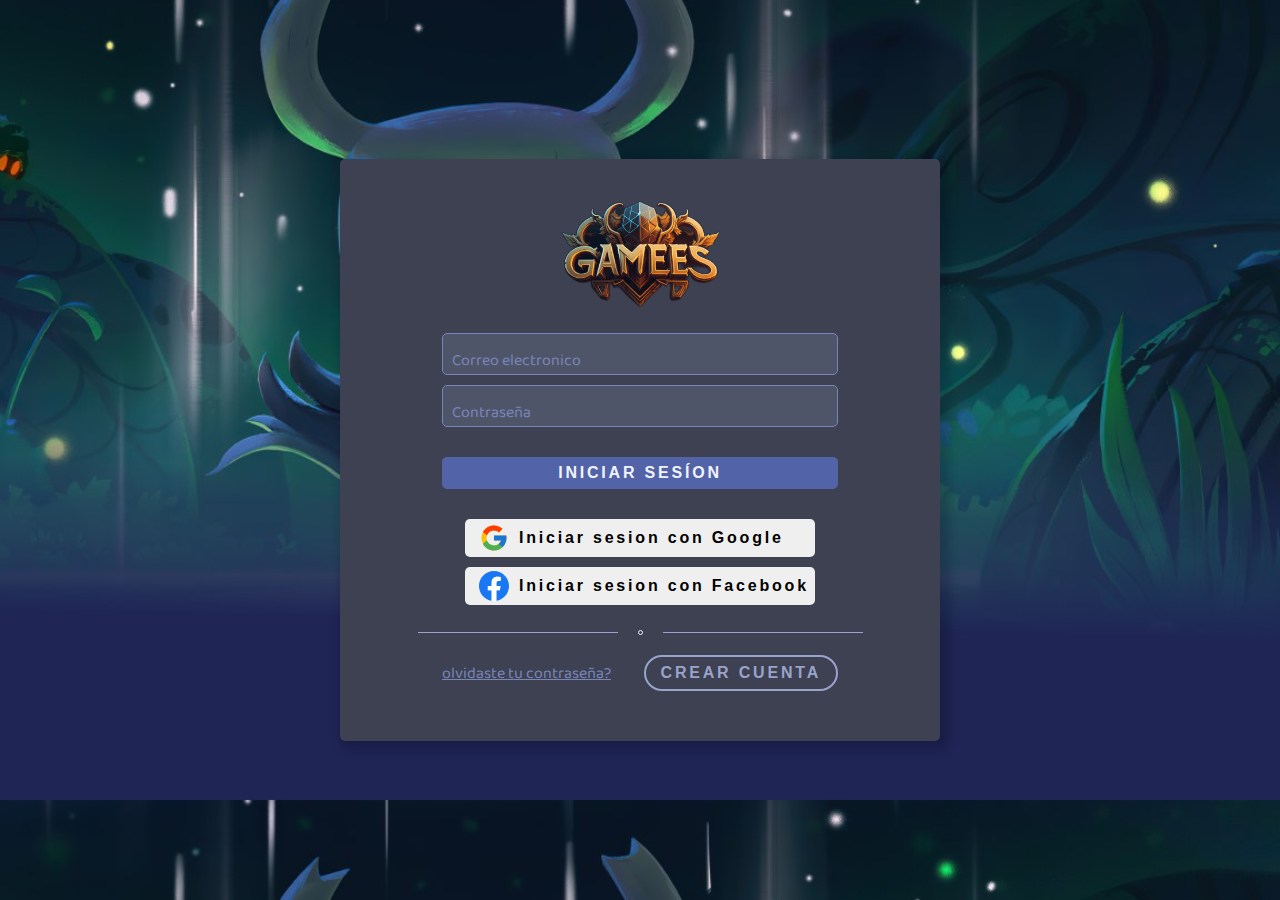
==== commit 00b6f1d2: "ADD, index" ====
--- a/docs/index.html
+++ b/docs/index.html
@@ -1,1406 +1,11 @@
 <!DOCTYPE html>
 <html lang="en">
-
 <head>
     <meta charset="UTF-8">
     <meta name="viewport" content="width=device-width, initial-scale=1.0">
-    <link rel="stylesheet" href="./styles/style.css">
     <title>GameEs</title>
 </head>
-
 <body>
-    <!-- <div class="spinner-container centrar">
-        <div class="spinner">
-            <div class="spinner-inner" id="spinnerInner"></div>
-        </div>
-        <div class="progress">
-            <div class="progress-bar" id="progressBar"></div>
-        </div>
-        <div class="percentage" id="percentage">0%</div>
-    </div> -->
-
-    <div class="container">
-        <nav>
-            <ul class="navPrincipal">
-                <li class="flex a-center">
-                    <img src="./imagenes/evaMenuOutline0.svg" alt="hambMenu">
-                </li>
-                <li class="flex a-center jc-medio">
-                    <img src="./imagenes/Logo.png" alt="logo" class="logoNav">
-                </li>
-                <li class="accionesUsuario flex end">
-                    <div class="buscar">
-                        <img src="./imagenes/ion_search.svg" alt="buscar">
-                    </div>
-                    <div class="carrito">
-                        <img src="./imagenes/Cart.svg" alt="carrito">
-                    </div>
-                    <div class="flex a-center" id="btn-usuario">
-                        <img src="./imagenes/profile 2.png" alt="usuario">
-                        <img src="./imagenes/flecha menu.svg" alt="desplegar">
-
-                        <div class="menu-usuario desapareser">
-                            <div class=" flex between a-center">
-                                <img src="./imagenes/profile.jpg" alt="usuario">
-                                <h2>BestUser #1241</h2>
-                            </div>
-                            <ul class="my-20">
-                                <li class="flex a-center">
-                                    <svg xmlns="http://www.w3.org/2000/svg" width="24" height="30" viewBox="0 0 24 30"
-                                        fill="none">
-                                        <path
-                                            d="M12 13.3333C13.3185 13.3333 14.6075 12.9423 15.7038 12.2098C16.8001 11.4773 17.6546 10.4361 18.1592 9.21789C18.6638 7.99972 18.7958 6.65927 18.5385 5.36607C18.2813 4.07286 17.6464 2.88497 16.714 1.95262C15.7817 1.02027 14.5938 0.385336 13.3006 0.128101C12.0074 -0.129134 10.6669 0.00288854 9.44876 0.507473C8.23058 1.01206 7.18939 1.86654 6.45685 2.96287C5.72431 4.0592 5.33331 5.34813 5.33331 6.66667C5.33331 8.43478 6.03569 10.1305 7.28593 11.3807C8.53618 12.631 10.2319 13.3333 12 13.3333ZM12 3.33334C12.6593 3.33334 13.3037 3.52883 13.8519 3.8951C14.4 4.26138 14.8273 4.78197 15.0796 5.39106C15.3319 6.00015 15.3979 6.67037 15.2693 7.31697C15.1406 7.96357 14.8232 8.55752 14.357 9.02369C13.8908 9.48987 13.2969 9.80734 12.6503 9.93595C12.0037 10.0646 11.3335 9.99856 10.7244 9.74627C10.1153 9.49398 9.59469 9.06673 9.22841 8.51857C8.86214 7.97041 8.66665 7.32594 8.66665 6.66667C8.66665 5.78262 9.01784 4.93477 9.64296 4.30965C10.2681 3.68453 11.1159 3.33334 12 3.33334ZM12 16.6667C8.90579 16.6667 5.93832 17.8958 3.7504 20.0838C1.56248 22.2717 0.333313 25.2391 0.333313 28.3333C0.333313 28.7754 0.508908 29.1993 0.821469 29.5119C1.13403 29.8244 1.55795 30 1.99998 30C2.44201 30 2.86593 29.8244 3.17849 29.5119C3.49105 29.1993 3.66665 28.7754 3.66665 28.3333C3.66665 26.1232 4.54462 24.0036 6.10742 22.4408C7.67023 20.878 9.78984 20 12 20C14.2101 20 16.3297 20.878 17.8925 22.4408C19.4553 24.0036 20.3333 26.1232 20.3333 28.3333C20.3333 28.7754 20.5089 29.1993 20.8215 29.5119C21.134 29.8244 21.558 30 22 30C22.442 30 22.8659 29.8244 23.1785 29.5119C23.4911 29.1993 23.6666 28.7754 23.6666 28.3333C23.6666 25.2391 22.4375 22.2717 20.2496 20.0838C18.0616 17.8958 15.0942 16.6667 12 16.6667Z"
-                                            fill="#F0F3FD" />
-                                    </svg>
-                                    <a href="" class="linksMenu">Mi Cuenta</a>
-                                </li>
-                                <li class="flex a-center">
-                                    <svg xmlns="http://www.w3.org/2000/svg" width="30" height="30" viewBox="0 0 30 30"
-                                        fill="none">
-                                        <path
-                                            d="M10 0H3.33333C2.44928 0 1.60143 0.351189 0.976311 0.976311C0.351189 1.60143 0 2.44928 0 3.33333V10C0 10.8841 0.351189 11.7319 0.976311 12.357C1.60143 12.9821 2.44928 13.3333 3.33333 13.3333H10C10.8841 13.3333 11.7319 12.9821 12.357 12.357C12.9821 11.7319 13.3333 10.8841 13.3333 10V3.33333C13.3333 2.44928 12.9821 1.60143 12.357 0.976311C11.7319 0.351189 10.8841 0 10 0ZM3.33333 10V3.33333H10V10H3.33333ZM26.6667 0H20C19.1159 0 18.2681 0.351189 17.643 0.976311C17.0179 1.60143 16.6667 2.44928 16.6667 3.33333V10C16.6667 10.8841 17.0179 11.7319 17.643 12.357C18.2681 12.9821 19.1159 13.3333 20 13.3333H26.6667C27.5507 13.3333 28.3986 12.9821 29.0237 12.357C29.6488 11.7319 30 10.8841 30 10V3.33333C30 2.44928 29.6488 1.60143 29.0237 0.976311C28.3986 0.351189 27.5507 0 26.6667 0ZM20 10V3.33333H26.6667V10H20ZM10 16.6667H3.33333C2.44928 16.6667 1.60143 17.0179 0.976311 17.643C0.351189 18.2681 0 19.1159 0 20V26.6667C0 27.5507 0.351189 28.3986 0.976311 29.0237C1.60143 29.6488 2.44928 30 3.33333 30H10C10.8841 30 11.7319 29.6488 12.357 29.0237C12.9821 28.3986 13.3333 27.5507 13.3333 26.6667V20C13.3333 19.1159 12.9821 18.2681 12.357 17.643C11.7319 17.0179 10.8841 16.6667 10 16.6667ZM3.33333 26.6667V20H10V26.6667H3.33333ZM26.6667 16.6667H20C19.1159 16.6667 18.2681 17.0179 17.643 17.643C17.0179 18.2681 16.6667 19.1159 16.6667 20V26.6667C16.6667 27.5507 17.0179 28.3986 17.643 29.0237C18.2681 29.6488 19.1159 30 20 30H26.6667C27.5507 30 28.3986 29.6488 29.0237 29.0237C29.6488 28.3986 30 27.5507 30 26.6667V20C30 19.1159 29.6488 18.2681 29.0237 17.643C28.3986 17.0179 27.5507 16.6667 26.6667 16.6667ZM20 26.6667V20H26.6667V26.6667H20Z"
-                                            fill="#F0F3FD" />
-                                    </svg>
-                                    <a href="" class="linksMenu">Biblioteca</a>
-                                </li>
-                                <li class="flex a-center">
-                                    <svg xmlns="http://www.w3.org/2000/svg" width="34" height="30" viewBox="0 0 34 30"
-                                        fill="none">
-                                        <path
-                                            d="M29.5 29.1667H4.49998C3.411 29.18 2.36108 28.7613 1.58014 28.0023C0.799201 27.2432 0.350868 26.2056 0.333313 25.1167V4.88332C0.350868 3.79439 0.799201 2.75679 1.58014 1.99772C2.36108 1.23864 3.411 0.819949 4.49998 0.833318H12.1666C12.4128 0.834946 12.6556 0.89109 12.8775 0.997715C13.0994 1.10434 13.2949 1.2588 13.45 1.44998L17.7833 6.74999H29.45C29.9934 6.73671 30.534 6.83119 31.0407 7.02795C31.5474 7.22472 32.0101 7.51989 32.4022 7.89642C32.7942 8.27295 33.1078 8.72339 33.3248 9.22174C33.5418 9.72009 33.658 10.2565 33.6666 10.8V25.1167C33.6491 26.2056 33.2008 27.2432 32.4198 28.0023C31.6389 28.7613 30.589 29.18 29.5 29.1667ZM3.66665 17.9333V25.1167C3.67292 25.2189 3.69964 25.3189 3.74521 25.4107C3.79078 25.5024 3.85429 25.5841 3.93198 25.651C4.00966 25.7178 4.09995 25.7683 4.19751 25.7997C4.29507 25.831 4.39792 25.8424 4.49998 25.8333H29.5C29.602 25.8424 29.7049 25.831 29.8024 25.7997C29.9 25.7683 29.9903 25.7178 30.068 25.651C30.1457 25.5841 30.2092 25.5024 30.2548 25.4107C30.3003 25.3189 30.327 25.2189 30.3333 25.1167V10.8C30.327 10.6977 30.3003 10.5977 30.2548 10.506C30.2092 10.4142 30.1457 10.3325 30.068 10.2657C29.9903 10.1989 29.9 10.1483 29.8024 10.117C29.7049 10.0857 29.602 10.0742 29.5 10.0833H17C16.7538 10.0817 16.511 10.0255 16.2891 9.91892C16.0673 9.8123 15.8717 9.65784 15.7166 9.46665L11.3833 4.16665H4.49998C4.39792 4.15755 4.29507 4.169 4.19751 4.20032C4.09995 4.23164 4.00966 4.2822 3.93198 4.34901C3.85429 4.41582 3.79078 4.49753 3.74521 4.5893C3.69964 4.68107 3.67292 4.78105 3.66665 4.88332V17.9333Z"
-                                            fill="#F0F3FD" />
-                                    </svg>
-                                    <a href="" class="linksMenu">Cartera</a>
-                                </li>
-                                <li class="flex a-center">
-                                    <svg xmlns="http://www.w3.org/2000/svg" width="40" height="40" viewBox="0 0 40 40"
-                                        fill="none">
-                                        <path
-                                            d="M15 19.9999H25M20 14.9999V24.9999M12.5 5.83325C7.43748 5.83325 3.33331 9.93742 3.33331 14.9999C3.33331 24.1666 14.1666 32.4999 20 34.4383C25.8333 32.4999 36.6666 24.1666 36.6666 14.9999C36.6666 9.93742 32.5625 5.83325 27.5 5.83325C24.4 5.83325 21.6583 7.37242 20 9.72825C19.1547 8.52426 18.0318 7.54166 16.7263 6.86366C15.4207 6.18566 13.9711 5.83221 12.5 5.83325Z"
-                                            stroke="#F0F3FD" stroke-width="4" stroke-linecap="round"
-                                            stroke-linejoin="round" />
-                                    </svg>
-                                    <a href="" class="linksMenu">Preferencias</a>
-                                </li>
-                            </ul>
-                            <div class="separador"></div>
-                            <ul class="sesion my-20">
-                                <li class="flex a-center">
-                                    <svg xmlns="http://www.w3.org/2000/svg" width="34" height="32" viewBox="0 0 34 32"
-                                        fill="none">
-                                        <path
-                                            d="M5.33336 6.14998V26.15L3.18336 23.9833C2.86952 23.6695 2.44386 23.4932 2.00002 23.4932C1.55619 23.4932 1.13053 23.6695 0.816691 23.9833C0.502851 24.2972 0.326538 24.7228 0.326538 25.1666C0.326538 25.6105 0.502851 26.0361 0.816691 26.35L5.81669 31.35C5.97163 31.5062 6.15596 31.6302 6.35906 31.7148C6.56216 31.7994 6.78 31.843 7.00002 31.843C7.22004 31.843 7.43789 31.7994 7.64099 31.7148C7.84408 31.6302 8.02842 31.5062 8.18336 31.35L13.1834 26.35C13.3396 26.195 13.4636 26.0107 13.5482 25.8076C13.6328 25.6045 13.6764 25.3867 13.6764 25.1666C13.6764 24.9466 13.6328 24.7288 13.5482 24.5257C13.4636 24.3226 13.3396 24.1383 13.1834 23.9833C13.0284 23.8271 12.8441 23.7031 12.641 23.6185C12.4379 23.5339 12.22 23.4903 12 23.4903C11.78 23.4903 11.5622 23.5339 11.3591 23.6185C11.156 23.7031 10.9716 23.8271 10.8167 23.9833L8.66669 26.15V6.14998C8.66006 5.80853 8.72077 5.46911 8.84534 5.15112C8.96991 4.83314 9.15591 4.54281 9.39271 4.29672C9.62952 4.05063 9.91248 3.85361 10.2254 3.7169C10.5384 3.58019 10.8752 3.50648 11.2167 3.49998H15.3334C15.7754 3.49998 16.1993 3.32438 16.5119 3.01182C16.8244 2.69926 17 2.27534 17 1.83331C17 1.39129 16.8244 0.967362 16.5119 0.654802C16.1993 0.342241 15.7754 0.166646 15.3334 0.166646H11.2167C10.4375 0.173185 9.66724 0.333138 8.94988 0.637372C8.23251 0.941607 7.5821 1.38416 7.03577 1.93977C6.48945 2.49538 6.05792 3.15316 5.76581 3.87555C5.47371 4.59794 5.32676 5.3708 5.33336 6.14998ZM20.8167 5.64998C20.5029 5.96382 20.3265 6.38948 20.3265 6.83331C20.3265 7.27715 20.5029 7.70281 20.8167 8.01665C21.1305 8.33049 21.5562 8.5068 22 8.5068C22.4439 8.5068 22.8695 8.33049 23.1834 8.01665L25.3334 5.84998V25.85C25.34 26.1914 25.2793 26.5308 25.1547 26.8488C25.0301 27.1668 24.8441 27.4572 24.6073 27.7032C24.3705 27.9493 24.0876 28.1464 23.7746 28.2831C23.4616 28.4198 23.1248 28.4935 22.7834 28.5H18.6667C18.2247 28.5 17.8007 28.6756 17.4882 28.9881C17.1756 29.3007 17 29.7246 17 30.1666C17 30.6087 17.1756 31.0326 17.4882 31.3452C17.8007 31.6577 18.2247 31.8333 18.6667 31.8333H22.7834C23.5625 31.8268 24.3328 31.6668 25.0502 31.3626C25.7675 31.0584 26.4179 30.6158 26.9643 30.0602C27.5106 29.5046 27.9421 28.8468 28.2342 28.1244C28.5263 27.402 28.6733 26.6292 28.6667 25.85V5.84998L30.8167 8.01665C30.9716 8.17286 31.156 8.29685 31.3591 8.38147C31.5622 8.46608 31.78 8.50964 32 8.50964C32.22 8.50964 32.4379 8.46608 32.641 8.38147C32.8441 8.29685 33.0284 8.17286 33.1834 8.01665C33.3396 7.86171 33.4636 7.67737 33.5482 7.47427C33.6328 7.27118 33.6764 7.05333 33.6764 6.83331C33.6764 6.61329 33.6328 6.39545 33.5482 6.19235C33.4636 5.98925 33.3396 5.80492 33.1834 5.64998L28.1834 0.64998C28.0284 0.493766 27.8441 0.369775 27.641 0.285161C27.4379 0.200546 27.22 0.156982 27 0.156982C26.78 0.156982 26.5622 0.200546 26.3591 0.285161C26.156 0.369775 25.9716 0.493766 25.8167 0.64998L20.8167 5.64998Z"
-                                            fill="#F0F3FD" />
-                                    </svg>
-                                    <a href="" class="linksMenu">Cambiar Cuenta</a>
-                                </li>
-                                <li class="flex a-center">
-                                    <svg xmlns="http://www.w3.org/2000/svg" width="29" height="28" viewBox="0 0 29 28"
-                                        fill="none">
-                                        <path
-                                            d="M5.66669 4.00008C6.10871 4.00008 6.53264 3.82449 6.8452 3.51193C7.15776 3.19937 7.33335 2.77544 7.33335 2.33341C7.33335 1.89139 7.15776 1.46746 6.8452 1.1549C6.53264 0.842343 6.10871 0.666748 5.66669 0.666748H2.33335C1.89133 0.666748 1.4674 0.842343 1.15484 1.1549C0.842282 1.46746 0.666687 1.89139 0.666687 2.33341V25.6667C0.666687 26.1088 0.842282 26.5327 1.15484 26.8453C1.4674 27.1578 1.89133 27.3334 2.33335 27.3334H5.66669C6.10871 27.3334 6.53264 27.1578 6.8452 26.8453C7.15776 26.5327 7.33335 26.1088 7.33335 25.6667C7.33335 25.2247 7.15776 24.8008 6.8452 24.4882C6.53264 24.1757 6.10871 24.0001 5.66669 24.0001H4.00002V4.00008H5.66669ZM28.7 13.0334L24 6.36675C23.7451 6.00743 23.3583 5.76365 22.9242 5.6887C22.4901 5.61374 22.044 5.71371 21.6834 5.96675C21.5031 6.09306 21.3497 6.25382 21.2319 6.43976C21.1141 6.62569 21.0343 6.83312 20.9971 7.05006C20.9599 7.267 20.9661 7.48915 21.0152 7.7037C21.0643 7.91825 21.1555 8.12095 21.2834 8.30008L24.15 12.3334H10.6667C10.2247 12.3334 9.80074 12.509 9.48818 12.8216C9.17562 13.1341 9.00002 13.5581 9.00002 14.0001C9.00002 14.4421 9.17562 14.866 9.48818 15.1786C9.80074 15.4912 10.2247 15.6667 10.6667 15.6667H24L21 19.6667C20.8687 19.8418 20.7732 20.0411 20.7188 20.2531C20.6645 20.4651 20.6525 20.6858 20.6834 20.9025C20.7144 21.1191 20.7877 21.3276 20.8992 21.5159C21.0107 21.7042 21.1583 21.8688 21.3334 22.0001C21.6218 22.2164 21.9727 22.3334 22.3334 22.3334C22.5921 22.3334 22.8473 22.2732 23.0787 22.1575C23.3101 22.0417 23.5114 21.8737 23.6667 21.6667L28.6667 15.0001C28.8801 14.7182 28.9984 14.3757 29.0044 14.0222C29.0104 13.6687 28.9038 13.3224 28.7 13.0334Z"
-                                            fill="#F0F3FD" />
-                                    </svg>
-                                    <a href="" class="linksMenu">Cerrar Sesion</a>
-                                </li>
-                            </ul>
-                        </div>
-                    </div>
-                </li>
-            </ul>
-        </nav>
-        <ul class="hambMenu">
-            <!-- <ul class="filtros">
-            <li class="item"></li>
-            <li class="item"></li>
-            <li class="item"></li>
-            <li class="item"></li>
-            <li class="item"></li>
-        </ul>
-        <ul class="categorias">
-            <li class="item"></li>
-            <li class="item"></li>
-            <li class="item"></li>
-            <li class="item"></li>
-            <li class="item"></li>
-            <li class="item"></li>
-            <li class="item"></li>
-            <li class="mas"></li>
-        </ul> -->
-        </ul>
-
-
-        <div class="loader-container">
-            <div class="loader"></div>
-        </div>
-
-        <section class="hero">
-            <img src="./imagenes/wallpaper.jpg" alt="hero">
-        </section>
-
-        <section class="juegos">
-            <div class="carrusel">
-                <h2>Gratis</h2>
-                <ul class="cardsContainer">
-                    <li class="card">
-                        <img src="imagenes/hollow knigth.jpg" alt="">
-                        <ul class="cardInfo">
-                            <li><svg xmlns="http://www.w3.org/2000/svg" width="45" height="45" viewBox="0 0 45 45"
-                                    fill="none">
-                                    <path
-                                        d="M22.5 14.4263C18.75 5.62501 5.625 6.56251 5.625 17.8125C5.625 29.0625 22.5 38.4375 22.5 38.4375C22.5 38.4375 39.375 29.0625 39.375 17.8125C39.375 6.56251 26.25 5.62501 22.5 14.4263Z"
-                                        stroke="#F0F3FD" stroke-width="4" stroke-linecap="round"
-                                        stroke-linejoin="round" />
-                                </svg></li>
-                            <li>
-                                <h2 class="textoCard">JUGAR YA</h2>
-                            </li>
-                            <li><svg xmlns="http://www.w3.org/2000/svg" width="45" height="45" viewBox="0 0 45 45"
-                                    fill="none">
-                                    <path
-                                        d="M5.625 5.625H6.1275C7.01625 5.625 7.46062 5.625 7.82437 5.78438C8.14312 5.92688 8.41688 6.15375 8.61188 6.4425C8.83688 6.76875 8.9175 7.20563 9.07688 8.07563L13.125 30H32.6663C33.5156 30 33.9413 30 34.2938 29.85C34.6044 29.7172 34.8733 29.5027 35.0719 29.2294C35.2969 28.92 35.3925 28.5075 35.5838 27.6806V27.675L38.5275 14.925C38.8163 13.6706 38.9625 13.0406 38.8031 12.5475C38.6621 12.1152 38.369 11.7487 37.9781 11.5163C37.5356 11.25 36.8925 11.25 35.6063 11.25H10.3125M33.75 39.375C33.2527 39.375 32.7758 39.1775 32.4242 38.8258C32.0725 38.4742 31.875 37.9973 31.875 37.5C31.875 37.0027 32.0725 36.5258 32.4242 36.1742C32.7758 35.8225 33.2527 35.625 33.75 35.625C34.2473 35.625 34.7242 35.8225 35.0758 36.1742C35.4275 36.5258 35.625 37.0027 35.625 37.5C35.625 37.9973 35.4275 38.4742 35.0758 38.8258C34.7242 39.1775 34.2473 39.375 33.75 39.375ZM15 39.375C14.5027 39.375 14.0258 39.1775 13.6742 38.8258C13.3225 38.4742 13.125 37.9973 13.125 37.5C13.125 37.0027 13.3225 36.5258 13.6742 36.1742C14.0258 35.8225 14.5027 35.625 15 35.625C15.4973 35.625 15.9742 35.8225 16.3258 36.1742C16.6775 36.5258 16.875 37.0027 16.875 37.5C16.875 37.9973 16.6775 38.4742 16.3258 38.8258C15.9742 39.1775 15.4973 39.375 15 39.375Z"
-                                        stroke="#F0F3FD" stroke-width="4" stroke-linecap="round"
-                                        stroke-linejoin="round" />
-                                </svg></li>
-                        </ul>
-                        <div class="tagGratis"><img src="./imagenes/TagGratis.svg" alt="gratis"></div>
-                    </li>
-                    <li class="card">
-                        <img src="imagenes/sims4.jpg" alt="">
-                        <ul class="cardInfo">
-                            <li><svg xmlns="http://www.w3.org/2000/svg" width="45" height="45" viewBox="0 0 45 45"
-                                    fill="none">
-                                    <path
-                                        d="M22.5 14.4263C18.75 5.62501 5.625 6.56251 5.625 17.8125C5.625 29.0625 22.5 38.4375 22.5 38.4375C22.5 38.4375 39.375 29.0625 39.375 17.8125C39.375 6.56251 26.25 5.62501 22.5 14.4263Z"
-                                        stroke="#F0F3FD" stroke-width="4" stroke-linecap="round"
-                                        stroke-linejoin="round" />
-                                </svg></li>
-                            <li>
-                                <h2 class="textoCard">JUGAR YA</h2>
-                            </li>
-                            <li><svg xmlns="http://www.w3.org/2000/svg" width="45" height="45" viewBox="0 0 45 45"
-                                    fill="none">
-                                    <path
-                                        d="M5.625 5.625H6.1275C7.01625 5.625 7.46062 5.625 7.82437 5.78438C8.14312 5.92688 8.41688 6.15375 8.61188 6.4425C8.83688 6.76875 8.9175 7.20563 9.07688 8.07563L13.125 30H32.6663C33.5156 30 33.9413 30 34.2938 29.85C34.6044 29.7172 34.8733 29.5027 35.0719 29.2294C35.2969 28.92 35.3925 28.5075 35.5838 27.6806V27.675L38.5275 14.925C38.8163 13.6706 38.9625 13.0406 38.8031 12.5475C38.6621 12.1152 38.369 11.7487 37.9781 11.5163C37.5356 11.25 36.8925 11.25 35.6063 11.25H10.3125M33.75 39.375C33.2527 39.375 32.7758 39.1775 32.4242 38.8258C32.0725 38.4742 31.875 37.9973 31.875 37.5C31.875 37.0027 32.0725 36.5258 32.4242 36.1742C32.7758 35.8225 33.2527 35.625 33.75 35.625C34.2473 35.625 34.7242 35.8225 35.0758 36.1742C35.4275 36.5258 35.625 37.0027 35.625 37.5C35.625 37.9973 35.4275 38.4742 35.0758 38.8258C34.7242 39.1775 34.2473 39.375 33.75 39.375ZM15 39.375C14.5027 39.375 14.0258 39.1775 13.6742 38.8258C13.3225 38.4742 13.125 37.9973 13.125 37.5C13.125 37.0027 13.3225 36.5258 13.6742 36.1742C14.0258 35.8225 14.5027 35.625 15 35.625C15.4973 35.625 15.9742 35.8225 16.3258 36.1742C16.6775 36.5258 16.875 37.0027 16.875 37.5C16.875 37.9973 16.6775 38.4742 16.3258 38.8258C15.9742 39.1775 15.4973 39.375 15 39.375Z"
-                                        stroke="#F0F3FD" stroke-width="4" stroke-linecap="round"
-                                        stroke-linejoin="round" />
-                                </svg></li>
-                        </ul>
-                        <div class="tagGratis"><img src="./imagenes/TagGratis.svg" alt="gratis"></div>
-                    </li>
-                    <li class="card">
-                        <img src="imagenes/ufc3.jpg" alt="">
-                        <ul class="cardInfo">
-                            <li><svg xmlns="http://www.w3.org/2000/svg" width="45" height="45" viewBox="0 0 45 45"
-                                    fill="none">
-                                    <path
-                                        d="M22.5 14.4263C18.75 5.62501 5.625 6.56251 5.625 17.8125C5.625 29.0625 22.5 38.4375 22.5 38.4375C22.5 38.4375 39.375 29.0625 39.375 17.8125C39.375 6.56251 26.25 5.62501 22.5 14.4263Z"
-                                        stroke="#F0F3FD" stroke-width="4" stroke-linecap="round"
-                                        stroke-linejoin="round" />
-                                </svg></li>
-                            <li>
-                                <h2 class="textoCard">JUGAR YA</h2>
-                            </li>
-                            <li><svg xmlns="http://www.w3.org/2000/svg" width="45" height="45" viewBox="0 0 45 45"
-                                    fill="none">
-                                    <path
-                                        d="M5.625 5.625H6.1275C7.01625 5.625 7.46062 5.625 7.82437 5.78438C8.14312 5.92688 8.41688 6.15375 8.61188 6.4425C8.83688 6.76875 8.9175 7.20563 9.07688 8.07563L13.125 30H32.6663C33.5156 30 33.9413 30 34.2938 29.85C34.6044 29.7172 34.8733 29.5027 35.0719 29.2294C35.2969 28.92 35.3925 28.5075 35.5838 27.6806V27.675L38.5275 14.925C38.8163 13.6706 38.9625 13.0406 38.8031 12.5475C38.6621 12.1152 38.369 11.7487 37.9781 11.5163C37.5356 11.25 36.8925 11.25 35.6063 11.25H10.3125M33.75 39.375C33.2527 39.375 32.7758 39.1775 32.4242 38.8258C32.0725 38.4742 31.875 37.9973 31.875 37.5C31.875 37.0027 32.0725 36.5258 32.4242 36.1742C32.7758 35.8225 33.2527 35.625 33.75 35.625C34.2473 35.625 34.7242 35.8225 35.0758 36.1742C35.4275 36.5258 35.625 37.0027 35.625 37.5C35.625 37.9973 35.4275 38.4742 35.0758 38.8258C34.7242 39.1775 34.2473 39.375 33.75 39.375ZM15 39.375C14.5027 39.375 14.0258 39.1775 13.6742 38.8258C13.3225 38.4742 13.125 37.9973 13.125 37.5C13.125 37.0027 13.3225 36.5258 13.6742 36.1742C14.0258 35.8225 14.5027 35.625 15 35.625C15.4973 35.625 15.9742 35.8225 16.3258 36.1742C16.6775 36.5258 16.875 37.0027 16.875 37.5C16.875 37.9973 16.6775 38.4742 16.3258 38.8258C15.9742 39.1775 15.4973 39.375 15 39.375Z"
-                                        stroke="#F0F3FD" stroke-width="4" stroke-linecap="round"
-                                        stroke-linejoin="round" />
-                                </svg></li>
-                        </ul>
-                        <div class="tagGratis"><img src="./imagenes/TagGratis.svg" alt="gratis"></div>
-                    </li>
-                    <li class="card">
-                        <img src="imagenes/f123.jpg" alt="">
-                        <ul class="cardInfo">
-                            <li><svg xmlns="http://www.w3.org/2000/svg" width="45" height="45" viewBox="0 0 45 45"
-                                    fill="none">
-                                    <path
-                                        d="M22.5 14.4263C18.75 5.62501 5.625 6.56251 5.625 17.8125C5.625 29.0625 22.5 38.4375 22.5 38.4375C22.5 38.4375 39.375 29.0625 39.375 17.8125C39.375 6.56251 26.25 5.62501 22.5 14.4263Z"
-                                        stroke="#F0F3FD" stroke-width="4" stroke-linecap="round"
-                                        stroke-linejoin="round" />
-                                </svg></li>
-                            <li>
-                                <h2 class="textoCard">JUGAR YA</h2>
-                            </li>
-                            <li><svg xmlns="http://www.w3.org/2000/svg" width="45" height="45" viewBox="0 0 45 45"
-                                    fill="none">
-                                    <path
-                                        d="M5.625 5.625H6.1275C7.01625 5.625 7.46062 5.625 7.82437 5.78438C8.14312 5.92688 8.41688 6.15375 8.61188 6.4425C8.83688 6.76875 8.9175 7.20563 9.07688 8.07563L13.125 30H32.6663C33.5156 30 33.9413 30 34.2938 29.85C34.6044 29.7172 34.8733 29.5027 35.0719 29.2294C35.2969 28.92 35.3925 28.5075 35.5838 27.6806V27.675L38.5275 14.925C38.8163 13.6706 38.9625 13.0406 38.8031 12.5475C38.6621 12.1152 38.369 11.7487 37.9781 11.5163C37.5356 11.25 36.8925 11.25 35.6063 11.25H10.3125M33.75 39.375C33.2527 39.375 32.7758 39.1775 32.4242 38.8258C32.0725 38.4742 31.875 37.9973 31.875 37.5C31.875 37.0027 32.0725 36.5258 32.4242 36.1742C32.7758 35.8225 33.2527 35.625 33.75 35.625C34.2473 35.625 34.7242 35.8225 35.0758 36.1742C35.4275 36.5258 35.625 37.0027 35.625 37.5C35.625 37.9973 35.4275 38.4742 35.0758 38.8258C34.7242 39.1775 34.2473 39.375 33.75 39.375ZM15 39.375C14.5027 39.375 14.0258 39.1775 13.6742 38.8258C13.3225 38.4742 13.125 37.9973 13.125 37.5C13.125 37.0027 13.3225 36.5258 13.6742 36.1742C14.0258 35.8225 14.5027 35.625 15 35.625C15.4973 35.625 15.9742 35.8225 16.3258 36.1742C16.6775 36.5258 16.875 37.0027 16.875 37.5C16.875 37.9973 16.6775 38.4742 16.3258 38.8258C15.9742 39.1775 15.4973 39.375 15 39.375Z"
-                                        stroke="#F0F3FD" stroke-width="4" stroke-linecap="round"
-                                        stroke-linejoin="round" />
-                                </svg></li>
-                        </ul>
-                        <div class="tagGratis"><img src="./imagenes/TagGratis.svg" alt="gratis"></div>
-                    </li>
-                </ul>
-                <div class="btnContainer">
-                    <button class="btnCarrusel prevBtn">
-                        <h2>&lt</h2>
-                    </button>
-                    <button class="btnCarrusel nextBtn">
-                        <h2>&gt</h2>
-                    </button>
-                </div>
-            </div>
-
-            <div class="carrusel">
-                <h2>Lanzamientos</h2>
-                <ul class="cardsContainer">
-                    <a href="juego.html">
-                        <li class="card" id="cardEspecial"><img src="imagenes/PizzaVsHamb.jpg" alt="">
-                            <ul class="cardInfo">
-                                <li><svg xmlns="http://www.w3.org/2000/svg" width="45" height="45" viewBox="0 0 45 45"
-                                        fill="none">
-                                        <path
-                                            d="M22.5 14.4263C18.75 5.62501 5.625 6.56251 5.625 17.8125C5.625 29.0625 22.5 38.4375 22.5 38.4375C22.5 38.4375 39.375 29.0625 39.375 17.8125C39.375 6.56251 26.25 5.62501 22.5 14.4263Z"
-                                            stroke="#F0F3FD" stroke-width="4" stroke-linecap="round"
-                                            stroke-linejoin="round" />
-                                    </svg></li>
-                                <li>
-                                    <h2 class="textoCard">$6799</h2>
-                                </li>
-                                <li><svg xmlns="http://www.w3.org/2000/svg" width="45" height="45" viewBox="0 0 45 45"
-                                        fill="none">
-                                        <path
-                                            d="M5.625 5.625H6.1275C7.01625 5.625 7.46062 5.625 7.82437 5.78438C8.14312 5.92688 8.41688 6.15375 8.61188 6.4425C8.83688 6.76875 8.9175 7.20563 9.07688 8.07563L13.125 30H32.6663C33.5156 30 33.9413 30 34.2938 29.85C34.6044 29.7172 34.8733 29.5027 35.0719 29.2294C35.2969 28.92 35.3925 28.5075 35.5838 27.6806V27.675L38.5275 14.925C38.8163 13.6706 38.9625 13.0406 38.8031 12.5475C38.6621 12.1152 38.369 11.7487 37.9781 11.5163C37.5356 11.25 36.8925 11.25 35.6063 11.25H10.3125M33.75 39.375C33.2527 39.375 32.7758 39.1775 32.4242 38.8258C32.0725 38.4742 31.875 37.9973 31.875 37.5C31.875 37.0027 32.0725 36.5258 32.4242 36.1742C32.7758 35.8225 33.2527 35.625 33.75 35.625C34.2473 35.625 34.7242 35.8225 35.0758 36.1742C35.4275 36.5258 35.625 37.0027 35.625 37.5C35.625 37.9973 35.4275 38.4742 35.0758 38.8258C34.7242 39.1775 34.2473 39.375 33.75 39.375ZM15 39.375C14.5027 39.375 14.0258 39.1775 13.6742 38.8258C13.3225 38.4742 13.125 37.9973 13.125 37.5C13.125 37.0027 13.3225 36.5258 13.6742 36.1742C14.0258 35.8225 14.5027 35.625 15 35.625C15.4973 35.625 15.9742 35.8225 16.3258 36.1742C16.6775 36.5258 16.875 37.0027 16.875 37.5C16.875 37.9973 16.6775 38.4742 16.3258 38.8258C15.9742 39.1775 15.4973 39.375 15 39.375Z"
-                                            stroke="#F0F3FD" stroke-width="4" stroke-linecap="round"
-                                            stroke-linejoin="round" />
-                                    </svg></li>
-                            </ul>
-                        </li>
-                    </a>
-                    <li class="card" id="cardEspecial"><img src="imagenes/bfV.jpg" alt="">
-                        <ul class="cardInfo">
-                            <li><svg xmlns="http://www.w3.org/2000/svg" width="45" height="45" viewBox="0 0 45 45"
-                                    fill="none">
-                                    <path
-                                        d="M22.5 14.4263C18.75 5.62501 5.625 6.56251 5.625 17.8125C5.625 29.0625 22.5 38.4375 22.5 38.4375C22.5 38.4375 39.375 29.0625 39.375 17.8125C39.375 6.56251 26.25 5.62501 22.5 14.4263Z"
-                                        stroke="#F0F3FD" stroke-width="4" stroke-linecap="round"
-                                        stroke-linejoin="round" />
-                                </svg></li>
-                            <li>
-                                <h2 class="textoCard">$10999</h2>
-                            </li>
-                            <li><svg xmlns="http://www.w3.org/2000/svg" width="45" height="45" viewBox="0 0 45 45"
-                                    fill="none">
-                                    <path
-                                        d="M5.625 5.625H6.1275C7.01625 5.625 7.46062 5.625 7.82437 5.78438C8.14312 5.92688 8.41688 6.15375 8.61188 6.4425C8.83688 6.76875 8.9175 7.20563 9.07688 8.07563L13.125 30H32.6663C33.5156 30 33.9413 30 34.2938 29.85C34.6044 29.7172 34.8733 29.5027 35.0719 29.2294C35.2969 28.92 35.3925 28.5075 35.5838 27.6806V27.675L38.5275 14.925C38.8163 13.6706 38.9625 13.0406 38.8031 12.5475C38.6621 12.1152 38.369 11.7487 37.9781 11.5163C37.5356 11.25 36.8925 11.25 35.6063 11.25H10.3125M33.75 39.375C33.2527 39.375 32.7758 39.1775 32.4242 38.8258C32.0725 38.4742 31.875 37.9973 31.875 37.5C31.875 37.0027 32.0725 36.5258 32.4242 36.1742C32.7758 35.8225 33.2527 35.625 33.75 35.625C34.2473 35.625 34.7242 35.8225 35.0758 36.1742C35.4275 36.5258 35.625 37.0027 35.625 37.5C35.625 37.9973 35.4275 38.4742 35.0758 38.8258C34.7242 39.1775 34.2473 39.375 33.75 39.375ZM15 39.375C14.5027 39.375 14.0258 39.1775 13.6742 38.8258C13.3225 38.4742 13.125 37.9973 13.125 37.5C13.125 37.0027 13.3225 36.5258 13.6742 36.1742C14.0258 35.8225 14.5027 35.625 15 35.625C15.4973 35.625 15.9742 35.8225 16.3258 36.1742C16.6775 36.5258 16.875 37.0027 16.875 37.5C16.875 37.9973 16.6775 38.4742 16.3258 38.8258C15.9742 39.1775 15.4973 39.375 15 39.375Z"
-                                        stroke="#F0F3FD" stroke-width="4" stroke-linecap="round"
-                                        stroke-linejoin="round" />
-                                </svg></li>
-                        </ul>
-                    </li>
-                    <li class="card" id="cardEspecial"><img src="imagenes/fc24.jpg" alt="">
-                        <ul class="cardInfo">
-                            <li><svg xmlns="http://www.w3.org/2000/svg" width="45" height="45" viewBox="0 0 45 45"
-                                    fill="none">
-                                    <path
-                                        d="M22.5 14.4263C18.75 5.62501 5.625 6.56251 5.625 17.8125C5.625 29.0625 22.5 38.4375 22.5 38.4375C22.5 38.4375 39.375 29.0625 39.375 17.8125C39.375 6.56251 26.25 5.62501 22.5 14.4263Z"
-                                        stroke="#F0F3FD" stroke-width="4" stroke-linecap="round"
-                                        stroke-linejoin="round" />
-                                </svg></li>
-                            <li>
-                                <h2 class="textoCard">$12399</h2>
-                            </li>
-                            <li><svg xmlns="http://www.w3.org/2000/svg" width="45" height="45" viewBox="0 0 45 45"
-                                    fill="none">
-                                    <path
-                                        d="M5.625 5.625H6.1275C7.01625 5.625 7.46062 5.625 7.82437 5.78438C8.14312 5.92688 8.41688 6.15375 8.61188 6.4425C8.83688 6.76875 8.9175 7.20563 9.07688 8.07563L13.125 30H32.6663C33.5156 30 33.9413 30 34.2938 29.85C34.6044 29.7172 34.8733 29.5027 35.0719 29.2294C35.2969 28.92 35.3925 28.5075 35.5838 27.6806V27.675L38.5275 14.925C38.8163 13.6706 38.9625 13.0406 38.8031 12.5475C38.6621 12.1152 38.369 11.7487 37.9781 11.5163C37.5356 11.25 36.8925 11.25 35.6063 11.25H10.3125M33.75 39.375C33.2527 39.375 32.7758 39.1775 32.4242 38.8258C32.0725 38.4742 31.875 37.9973 31.875 37.5C31.875 37.0027 32.0725 36.5258 32.4242 36.1742C32.7758 35.8225 33.2527 35.625 33.75 35.625C34.2473 35.625 34.7242 35.8225 35.0758 36.1742C35.4275 36.5258 35.625 37.0027 35.625 37.5C35.625 37.9973 35.4275 38.4742 35.0758 38.8258C34.7242 39.1775 34.2473 39.375 33.75 39.375ZM15 39.375C14.5027 39.375 14.0258 39.1775 13.6742 38.8258C13.3225 38.4742 13.125 37.9973 13.125 37.5C13.125 37.0027 13.3225 36.5258 13.6742 36.1742C14.0258 35.8225 14.5027 35.625 15 35.625C15.4973 35.625 15.9742 35.8225 16.3258 36.1742C16.6775 36.5258 16.875 37.0027 16.875 37.5C16.875 37.9973 16.6775 38.4742 16.3258 38.8258C15.9742 39.1775 15.4973 39.375 15 39.375Z"
-                                        stroke="#F0F3FD" stroke-width="4" stroke-linecap="round"
-                                        stroke-linejoin="round" />
-                                </svg></li>
-                        </ul>
-                    </li>
-                    <li class="card" id="cardEspecial"><img src="imagenes/ufc5.jpg" alt="">
-                        <ul class="cardInfo">
-                            <li><svg xmlns="http://www.w3.org/2000/svg" width="45" height="45" viewBox="0 0 45 45"
-                                    fill="none">
-                                    <path
-                                        d="M22.5 14.4263C18.75 5.62501 5.625 6.56251 5.625 17.8125C5.625 29.0625 22.5 38.4375 22.5 38.4375C22.5 38.4375 39.375 29.0625 39.375 17.8125C39.375 6.56251 26.25 5.62501 22.5 14.4263Z"
-                                        stroke="#F0F3FD" stroke-width="4" stroke-linecap="round"
-                                        stroke-linejoin="round" />
-                                </svg></li>
-                            <li>
-                                <h2 class="textoCard">$2299</h2>
-                            </li>
-                            <li><svg xmlns="http://www.w3.org/2000/svg" width="45" height="45" viewBox="0 0 45 45"
-                                    fill="none">
-                                    <path
-                                        d="M5.625 5.625H6.1275C7.01625 5.625 7.46062 5.625 7.82437 5.78438C8.14312 5.92688 8.41688 6.15375 8.61188 6.4425C8.83688 6.76875 8.9175 7.20563 9.07688 8.07563L13.125 30H32.6663C33.5156 30 33.9413 30 34.2938 29.85C34.6044 29.7172 34.8733 29.5027 35.0719 29.2294C35.2969 28.92 35.3925 28.5075 35.5838 27.6806V27.675L38.5275 14.925C38.8163 13.6706 38.9625 13.0406 38.8031 12.5475C38.6621 12.1152 38.369 11.7487 37.9781 11.5163C37.5356 11.25 36.8925 11.25 35.6063 11.25H10.3125M33.75 39.375C33.2527 39.375 32.7758 39.1775 32.4242 38.8258C32.0725 38.4742 31.875 37.9973 31.875 37.5C31.875 37.0027 32.0725 36.5258 32.4242 36.1742C32.7758 35.8225 33.2527 35.625 33.75 35.625C34.2473 35.625 34.7242 35.8225 35.0758 36.1742C35.4275 36.5258 35.625 37.0027 35.625 37.5C35.625 37.9973 35.4275 38.4742 35.0758 38.8258C34.7242 39.1775 34.2473 39.375 33.75 39.375ZM15 39.375C14.5027 39.375 14.0258 39.1775 13.6742 38.8258C13.3225 38.4742 13.125 37.9973 13.125 37.5C13.125 37.0027 13.3225 36.5258 13.6742 36.1742C14.0258 35.8225 14.5027 35.625 15 35.625C15.4973 35.625 15.9742 35.8225 16.3258 36.1742C16.6775 36.5258 16.875 37.0027 16.875 37.5C16.875 37.9973 16.6775 38.4742 16.3258 38.8258C15.9742 39.1775 15.4973 39.375 15 39.375Z"
-                                        stroke="#F0F3FD" stroke-width="4" stroke-linecap="round"
-                                        stroke-linejoin="round" />
-                                </svg></li>
-                        </ul>
-                    </li>
-                    <li class="card" id="cardEspecial"><img src="imagenes/madden24.jpg" alt="">
-                        <ul class="cardInfo">
-                            <li><svg xmlns="http://www.w3.org/2000/svg" width="45" height="45" viewBox="0 0 45 45"
-                                    fill="none">
-                                    <path
-                                        d="M22.5 14.4263C18.75 5.62501 5.625 6.56251 5.625 17.8125C5.625 29.0625 22.5 38.4375 22.5 38.4375C22.5 38.4375 39.375 29.0625 39.375 17.8125C39.375 6.56251 26.25 5.62501 22.5 14.4263Z"
-                                        stroke="#F0F3FD" stroke-width="4" stroke-linecap="round"
-                                        stroke-linejoin="round" />
-                                </svg></li>
-                            <li>
-                                <h2 class="textoCard">$7699</h2>
-                            </li>
-                            <li><svg xmlns="http://www.w3.org/2000/svg" width="45" height="45" viewBox="0 0 45 45"
-                                    fill="none">
-                                    <path
-                                        d="M5.625 5.625H6.1275C7.01625 5.625 7.46062 5.625 7.82437 5.78438C8.14312 5.92688 8.41688 6.15375 8.61188 6.4425C8.83688 6.76875 8.9175 7.20563 9.07688 8.07563L13.125 30H32.6663C33.5156 30 33.9413 30 34.2938 29.85C34.6044 29.7172 34.8733 29.5027 35.0719 29.2294C35.2969 28.92 35.3925 28.5075 35.5838 27.6806V27.675L38.5275 14.925C38.8163 13.6706 38.9625 13.0406 38.8031 12.5475C38.6621 12.1152 38.369 11.7487 37.9781 11.5163C37.5356 11.25 36.8925 11.25 35.6063 11.25H10.3125M33.75 39.375C33.2527 39.375 32.7758 39.1775 32.4242 38.8258C32.0725 38.4742 31.875 37.9973 31.875 37.5C31.875 37.0027 32.0725 36.5258 32.4242 36.1742C32.7758 35.8225 33.2527 35.625 33.75 35.625C34.2473 35.625 34.7242 35.8225 35.0758 36.1742C35.4275 36.5258 35.625 37.0027 35.625 37.5C35.625 37.9973 35.4275 38.4742 35.0758 38.8258C34.7242 39.1775 34.2473 39.375 33.75 39.375ZM15 39.375C14.5027 39.375 14.0258 39.1775 13.6742 38.8258C13.3225 38.4742 13.125 37.9973 13.125 37.5C13.125 37.0027 13.3225 36.5258 13.6742 36.1742C14.0258 35.8225 14.5027 35.625 15 35.625C15.4973 35.625 15.9742 35.8225 16.3258 36.1742C16.6775 36.5258 16.875 37.0027 16.875 37.5C16.875 37.9973 16.6775 38.4742 16.3258 38.8258C15.9742 39.1775 15.4973 39.375 15 39.375Z"
-                                        stroke="#F0F3FD" stroke-width="4" stroke-linecap="round"
-                                        stroke-linejoin="round" />
-                                </svg></li>
-                        </ul>
-                    </li>
-                    <li class="card" id="cardEspecial"><img src="imagenes/bejeStars.jpg" alt="">
-                        <ul class="cardInfo">
-                            <li><svg xmlns="http://www.w3.org/2000/svg" width="45" height="45" viewBox="0 0 45 45"
-                                    fill="none">
-                                    <path
-                                        d="M22.5 14.4263C18.75 5.62501 5.625 6.56251 5.625 17.8125C5.625 29.0625 22.5 38.4375 22.5 38.4375C22.5 38.4375 39.375 29.0625 39.375 17.8125C39.375 6.56251 26.25 5.62501 22.5 14.4263Z"
-                                        stroke="#F0F3FD" stroke-width="4" stroke-linecap="round"
-                                        stroke-linejoin="round" />
-                                </svg></li>
-                            <li>
-                                <h2 class="textoCard">$4899</h2>
-                            </li>
-                            <li><svg xmlns="http://www.w3.org/2000/svg" width="45" height="45" viewBox="0 0 45 45"
-                                    fill="none">
-                                    <path
-                                        d="M5.625 5.625H6.1275C7.01625 5.625 7.46062 5.625 7.82437 5.78438C8.14312 5.92688 8.41688 6.15375 8.61188 6.4425C8.83688 6.76875 8.9175 7.20563 9.07688 8.07563L13.125 30H32.6663C33.5156 30 33.9413 30 34.2938 29.85C34.6044 29.7172 34.8733 29.5027 35.0719 29.2294C35.2969 28.92 35.3925 28.5075 35.5838 27.6806V27.675L38.5275 14.925C38.8163 13.6706 38.9625 13.0406 38.8031 12.5475C38.6621 12.1152 38.369 11.7487 37.9781 11.5163C37.5356 11.25 36.8925 11.25 35.6063 11.25H10.3125M33.75 39.375C33.2527 39.375 32.7758 39.1775 32.4242 38.8258C32.0725 38.4742 31.875 37.9973 31.875 37.5C31.875 37.0027 32.0725 36.5258 32.4242 36.1742C32.7758 35.8225 33.2527 35.625 33.75 35.625C34.2473 35.625 34.7242 35.8225 35.0758 36.1742C35.4275 36.5258 35.625 37.0027 35.625 37.5C35.625 37.9973 35.4275 38.4742 35.0758 38.8258C34.7242 39.1775 34.2473 39.375 33.75 39.375ZM15 39.375C14.5027 39.375 14.0258 39.1775 13.6742 38.8258C13.3225 38.4742 13.125 37.9973 13.125 37.5C13.125 37.0027 13.3225 36.5258 13.6742 36.1742C14.0258 35.8225 14.5027 35.625 15 35.625C15.4973 35.625 15.9742 35.8225 16.3258 36.1742C16.6775 36.5258 16.875 37.0027 16.875 37.5C16.875 37.9973 16.6775 38.4742 16.3258 38.8258C15.9742 39.1775 15.4973 39.375 15 39.375Z"
-                                        stroke="#F0F3FD" stroke-width="4" stroke-linecap="round"
-                                        stroke-linejoin="round" />
-                                </svg></li>
-                        </ul>
-                    </li>
-                    <li class="card" id="cardEspecial"><img src="imagenes/unravel.jpg" alt="">
-                        <ul class="cardInfo">
-                            <li><svg xmlns="http://www.w3.org/2000/svg" width="45" height="45" viewBox="0 0 45 45"
-                                    fill="none">
-                                    <path
-                                        d="M22.5 14.4263C18.75 5.62501 5.625 6.56251 5.625 17.8125C5.625 29.0625 22.5 38.4375 22.5 38.4375C22.5 38.4375 39.375 29.0625 39.375 17.8125C39.375 6.56251 26.25 5.62501 22.5 14.4263Z"
-                                        stroke="#F0F3FD" stroke-width="4" stroke-linecap="round"
-                                        stroke-linejoin="round" />
-                                </svg></li>
-                            <li>
-                                <h2 class="textoCard">$23499</h2>
-                            </li>
-                            <li><svg xmlns="http://www.w3.org/2000/svg" width="45" height="45" viewBox="0 0 45 45"
-                                    fill="none">
-                                    <path
-                                        d="M5.625 5.625H6.1275C7.01625 5.625 7.46062 5.625 7.82437 5.78438C8.14312 5.92688 8.41688 6.15375 8.61188 6.4425C8.83688 6.76875 8.9175 7.20563 9.07688 8.07563L13.125 30H32.6663C33.5156 30 33.9413 30 34.2938 29.85C34.6044 29.7172 34.8733 29.5027 35.0719 29.2294C35.2969 28.92 35.3925 28.5075 35.5838 27.6806V27.675L38.5275 14.925C38.8163 13.6706 38.9625 13.0406 38.8031 12.5475C38.6621 12.1152 38.369 11.7487 37.9781 11.5163C37.5356 11.25 36.8925 11.25 35.6063 11.25H10.3125M33.75 39.375C33.2527 39.375 32.7758 39.1775 32.4242 38.8258C32.0725 38.4742 31.875 37.9973 31.875 37.5C31.875 37.0027 32.0725 36.5258 32.4242 36.1742C32.7758 35.8225 33.2527 35.625 33.75 35.625C34.2473 35.625 34.7242 35.8225 35.0758 36.1742C35.4275 36.5258 35.625 37.0027 35.625 37.5C35.625 37.9973 35.4275 38.4742 35.0758 38.8258C34.7242 39.1775 34.2473 39.375 33.75 39.375ZM15 39.375C14.5027 39.375 14.0258 39.1775 13.6742 38.8258C13.3225 38.4742 13.125 37.9973 13.125 37.5C13.125 37.0027 13.3225 36.5258 13.6742 36.1742C14.0258 35.8225 14.5027 35.625 15 35.625C15.4973 35.625 15.9742 35.8225 16.3258 36.1742C16.6775 36.5258 16.875 37.0027 16.875 37.5C16.875 37.9973 16.6775 38.4742 16.3258 38.8258C15.9742 39.1775 15.4973 39.375 15 39.375Z"
-                                        stroke="#F0F3FD" stroke-width="4" stroke-linecap="round"
-                                        stroke-linejoin="round" />
-                                </svg></li>
-                        </ul>
-                    </li>
-                </ul>
-                <div class="btnContainer">
-                    <button class="btnCarrusel prevBtn">
-                        <h2>&lt</h2>
-                    </button>
-                    <button class="btnCarrusel nextBtn">
-                        <h2>&gt</h2>
-                    </button>
-                </div>
-            </div>
-
-            <div class="carrusel destacados">
-                <h2>Destacados</h2>
-                <ul class="cardsContainer">
-                    <li class="card"><img src="imagenes/PizzaVsHamb.jpg" alt="">
-                        <ul class="cardInfo">
-                            <li><svg xmlns="http://www.w3.org/2000/svg" width="45" height="45" viewBox="0 0 45 45"
-                                    fill="none">
-                                    <path
-                                        d="M22.5 14.4263C18.75 5.62501 5.625 6.56251 5.625 17.8125C5.625 29.0625 22.5 38.4375 22.5 38.4375C22.5 38.4375 39.375 29.0625 39.375 17.8125C39.375 6.56251 26.25 5.62501 22.5 14.4263Z"
-                                        stroke="#F0F3FD" stroke-width="4" stroke-linecap="round"
-                                        stroke-linejoin="round" />
-                                </svg></li>
-                            <li>
-                                <h2 class="textoCard">$6799</h2>
-                            </li>
-                            <li><svg xmlns="http://www.w3.org/2000/svg" width="45" height="45" viewBox="0 0 45 45"
-                                    fill="none">
-                                    <path
-                                        d="M5.625 5.625H6.1275C7.01625 5.625 7.46062 5.625 7.82437 5.78438C8.14312 5.92688 8.41688 6.15375 8.61188 6.4425C8.83688 6.76875 8.9175 7.20563 9.07688 8.07563L13.125 30H32.6663C33.5156 30 33.9413 30 34.2938 29.85C34.6044 29.7172 34.8733 29.5027 35.0719 29.2294C35.2969 28.92 35.3925 28.5075 35.5838 27.6806V27.675L38.5275 14.925C38.8163 13.6706 38.9625 13.0406 38.8031 12.5475C38.6621 12.1152 38.369 11.7487 37.9781 11.5163C37.5356 11.25 36.8925 11.25 35.6063 11.25H10.3125M33.75 39.375C33.2527 39.375 32.7758 39.1775 32.4242 38.8258C32.0725 38.4742 31.875 37.9973 31.875 37.5C31.875 37.0027 32.0725 36.5258 32.4242 36.1742C32.7758 35.8225 33.2527 35.625 33.75 35.625C34.2473 35.625 34.7242 35.8225 35.0758 36.1742C35.4275 36.5258 35.625 37.0027 35.625 37.5C35.625 37.9973 35.4275 38.4742 35.0758 38.8258C34.7242 39.1775 34.2473 39.375 33.75 39.375ZM15 39.375C14.5027 39.375 14.0258 39.1775 13.6742 38.8258C13.3225 38.4742 13.125 37.9973 13.125 37.5C13.125 37.0027 13.3225 36.5258 13.6742 36.1742C14.0258 35.8225 14.5027 35.625 15 35.625C15.4973 35.625 15.9742 35.8225 16.3258 36.1742C16.6775 36.5258 16.875 37.0027 16.875 37.5C16.875 37.9973 16.6775 38.4742 16.3258 38.8258C15.9742 39.1775 15.4973 39.375 15 39.375Z"
-                                        stroke="#F0F3FD" stroke-width="4" stroke-linecap="round"
-                                        stroke-linejoin="round" />
-                                </svg></li>
-                        </ul>
-                    </li>
-                    <li class="card"><img src="imagenes/jedi.jpg" alt="">
-                        <ul class="cardInfo">
-                            <li><svg xmlns="http://www.w3.org/2000/svg" width="45" height="45" viewBox="0 0 45 45"
-                                    fill="none">
-                                    <path
-                                        d="M22.5 14.4263C18.75 5.62501 5.625 6.56251 5.625 17.8125C5.625 29.0625 22.5 38.4375 22.5 38.4375C22.5 38.4375 39.375 29.0625 39.375 17.8125C39.375 6.56251 26.25 5.62501 22.5 14.4263Z"
-                                        stroke="#F0F3FD" stroke-width="4" stroke-linecap="round"
-                                        stroke-linejoin="round" />
-                                </svg></li>
-                            <li>
-                                <h2 class="textoCard">$4499</h2>
-                            </li>
-                            <li><svg xmlns="http://www.w3.org/2000/svg" width="45" height="45" viewBox="0 0 45 45"
-                                    fill="none">
-                                    <path
-                                        d="M5.625 5.625H6.1275C7.01625 5.625 7.46062 5.625 7.82437 5.78438C8.14312 5.92688 8.41688 6.15375 8.61188 6.4425C8.83688 6.76875 8.9175 7.20563 9.07688 8.07563L13.125 30H32.6663C33.5156 30 33.9413 30 34.2938 29.85C34.6044 29.7172 34.8733 29.5027 35.0719 29.2294C35.2969 28.92 35.3925 28.5075 35.5838 27.6806V27.675L38.5275 14.925C38.8163 13.6706 38.9625 13.0406 38.8031 12.5475C38.6621 12.1152 38.369 11.7487 37.9781 11.5163C37.5356 11.25 36.8925 11.25 35.6063 11.25H10.3125M33.75 39.375C33.2527 39.375 32.7758 39.1775 32.4242 38.8258C32.0725 38.4742 31.875 37.9973 31.875 37.5C31.875 37.0027 32.0725 36.5258 32.4242 36.1742C32.7758 35.8225 33.2527 35.625 33.75 35.625C34.2473 35.625 34.7242 35.8225 35.0758 36.1742C35.4275 36.5258 35.625 37.0027 35.625 37.5C35.625 37.9973 35.4275 38.4742 35.0758 38.8258C34.7242 39.1775 34.2473 39.375 33.75 39.375ZM15 39.375C14.5027 39.375 14.0258 39.1775 13.6742 38.8258C13.3225 38.4742 13.125 37.9973 13.125 37.5C13.125 37.0027 13.3225 36.5258 13.6742 36.1742C14.0258 35.8225 14.5027 35.625 15 35.625C15.4973 35.625 15.9742 35.8225 16.3258 36.1742C16.6775 36.5258 16.875 37.0027 16.875 37.5C16.875 37.9973 16.6775 38.4742 16.3258 38.8258C15.9742 39.1775 15.4973 39.375 15 39.375Z"
-                                        stroke="#F0F3FD" stroke-width="4" stroke-linecap="round"
-                                        stroke-linejoin="round" />
-                                </svg></li>
-                        </ul>
-                    </li>
-                    <li class="card"><img src="imagenes/pgaTour.jpg" alt="">
-                        <ul class="cardInfo">
-                            <li><svg xmlns="http://www.w3.org/2000/svg" width="45" height="45" viewBox="0 0 45 45"
-                                    fill="none">
-                                    <path
-                                        d="M22.5 14.4263C18.75 5.62501 5.625 6.56251 5.625 17.8125C5.625 29.0625 22.5 38.4375 22.5 38.4375C22.5 38.4375 39.375 29.0625 39.375 17.8125C39.375 6.56251 26.25 5.62501 22.5 14.4263Z"
-                                        stroke="#F0F3FD" stroke-width="4" stroke-linecap="round"
-                                        stroke-linejoin="round" />
-                                </svg></li>
-                            <li>
-                                <h2 class="textoCard">JUGAR YA</h2>
-                            </li>
-                            <li><svg xmlns="http://www.w3.org/2000/svg" width="45" height="45" viewBox="0 0 45 45"
-                                    fill="none">
-                                    <path
-                                        d="M5.625 5.625H6.1275C7.01625 5.625 7.46062 5.625 7.82437 5.78438C8.14312 5.92688 8.41688 6.15375 8.61188 6.4425C8.83688 6.76875 8.9175 7.20563 9.07688 8.07563L13.125 30H32.6663C33.5156 30 33.9413 30 34.2938 29.85C34.6044 29.7172 34.8733 29.5027 35.0719 29.2294C35.2969 28.92 35.3925 28.5075 35.5838 27.6806V27.675L38.5275 14.925C38.8163 13.6706 38.9625 13.0406 38.8031 12.5475C38.6621 12.1152 38.369 11.7487 37.9781 11.5163C37.5356 11.25 36.8925 11.25 35.6063 11.25H10.3125M33.75 39.375C33.2527 39.375 32.7758 39.1775 32.4242 38.8258C32.0725 38.4742 31.875 37.9973 31.875 37.5C31.875 37.0027 32.0725 36.5258 32.4242 36.1742C32.7758 35.8225 33.2527 35.625 33.75 35.625C34.2473 35.625 34.7242 35.8225 35.0758 36.1742C35.4275 36.5258 35.625 37.0027 35.625 37.5C35.625 37.9973 35.4275 38.4742 35.0758 38.8258C34.7242 39.1775 34.2473 39.375 33.75 39.375ZM15 39.375C14.5027 39.375 14.0258 39.1775 13.6742 38.8258C13.3225 38.4742 13.125 37.9973 13.125 37.5C13.125 37.0027 13.3225 36.5258 13.6742 36.1742C14.0258 35.8225 14.5027 35.625 15 35.625C15.4973 35.625 15.9742 35.8225 16.3258 36.1742C16.6775 36.5258 16.875 37.0027 16.875 37.5C16.875 37.9973 16.6775 38.4742 16.3258 38.8258C15.9742 39.1775 15.4973 39.375 15 39.375Z"
-                                        stroke="#F0F3FD" stroke-width="4" stroke-linecap="round"
-                                        stroke-linejoin="round" />
-                                </svg></li>
-                        </ul>
-                        <div class="tagGratis"><img src="./imagenes/TagGratis.svg" alt="gratis"></div>
-                    </li>
-                    <li class="card"><img src="imagenes/deadspace.jpg" alt="">
-                        <ul class="cardInfo">
-                            <li><svg xmlns="http://www.w3.org/2000/svg" width="45" height="45" viewBox="0 0 45 45"
-                                    fill="none">
-                                    <path
-                                        d="M22.5 14.4263C18.75 5.62501 5.625 6.56251 5.625 17.8125C5.625 29.0625 22.5 38.4375 22.5 38.4375C22.5 38.4375 39.375 29.0625 39.375 17.8125C39.375 6.56251 26.25 5.62501 22.5 14.4263Z"
-                                        stroke="#F0F3FD" stroke-width="4" stroke-linecap="round"
-                                        stroke-linejoin="round" />
-                                </svg></li>
-                            <li>
-                                <h2 class="textoCard">$8499</h2>
-                            </li>
-                            <li><svg xmlns="http://www.w3.org/2000/svg" width="45" height="45" viewBox="0 0 45 45"
-                                    fill="none">
-                                    <path
-                                        d="M5.625 5.625H6.1275C7.01625 5.625 7.46062 5.625 7.82437 5.78438C8.14312 5.92688 8.41688 6.15375 8.61188 6.4425C8.83688 6.76875 8.9175 7.20563 9.07688 8.07563L13.125 30H32.6663C33.5156 30 33.9413 30 34.2938 29.85C34.6044 29.7172 34.8733 29.5027 35.0719 29.2294C35.2969 28.92 35.3925 28.5075 35.5838 27.6806V27.675L38.5275 14.925C38.8163 13.6706 38.9625 13.0406 38.8031 12.5475C38.6621 12.1152 38.369 11.7487 37.9781 11.5163C37.5356 11.25 36.8925 11.25 35.6063 11.25H10.3125M33.75 39.375C33.2527 39.375 32.7758 39.1775 32.4242 38.8258C32.0725 38.4742 31.875 37.9973 31.875 37.5C31.875 37.0027 32.0725 36.5258 32.4242 36.1742C32.7758 35.8225 33.2527 35.625 33.75 35.625C34.2473 35.625 34.7242 35.8225 35.0758 36.1742C35.4275 36.5258 35.625 37.0027 35.625 37.5C35.625 37.9973 35.4275 38.4742 35.0758 38.8258C34.7242 39.1775 34.2473 39.375 33.75 39.375ZM15 39.375C14.5027 39.375 14.0258 39.1775 13.6742 38.8258C13.3225 38.4742 13.125 37.9973 13.125 37.5C13.125 37.0027 13.3225 36.5258 13.6742 36.1742C14.0258 35.8225 14.5027 35.625 15 35.625C15.4973 35.625 15.9742 35.8225 16.3258 36.1742C16.6775 36.5258 16.875 37.0027 16.875 37.5C16.875 37.9973 16.6775 38.4742 16.3258 38.8258C15.9742 39.1775 15.4973 39.375 15 39.375Z"
-                                        stroke="#F0F3FD" stroke-width="4" stroke-linecap="round"
-                                        stroke-linejoin="round" />
-                                </svg></li>
-                        </ul>
-                    </li>
-                    <li class="card"><img src="imagenes/worms.jpg" alt="">
-                        <ul class="cardInfo">
-                            <li><svg xmlns="http://www.w3.org/2000/svg" width="45" height="45" viewBox="0 0 45 45"
-                                    fill="none">
-                                    <path
-                                        d="M22.5 14.4263C18.75 5.62501 5.625 6.56251 5.625 17.8125C5.625 29.0625 22.5 38.4375 22.5 38.4375C22.5 38.4375 39.375 29.0625 39.375 17.8125C39.375 6.56251 26.25 5.62501 22.5 14.4263Z"
-                                        stroke="#F0F3FD" stroke-width="4" stroke-linecap="round"
-                                        stroke-linejoin="round" />
-                                </svg></li>
-                            <li>
-                                <h2 class="textoCard">$1399</h2>
-                            </li>
-                            <li><svg xmlns="http://www.w3.org/2000/svg" width="45" height="45" viewBox="0 0 45 45"
-                                    fill="none">
-                                    <path
-                                        d="M5.625 5.625H6.1275C7.01625 5.625 7.46062 5.625 7.82437 5.78438C8.14312 5.92688 8.41688 6.15375 8.61188 6.4425C8.83688 6.76875 8.9175 7.20563 9.07688 8.07563L13.125 30H32.6663C33.5156 30 33.9413 30 34.2938 29.85C34.6044 29.7172 34.8733 29.5027 35.0719 29.2294C35.2969 28.92 35.3925 28.5075 35.5838 27.6806V27.675L38.5275 14.925C38.8163 13.6706 38.9625 13.0406 38.8031 12.5475C38.6621 12.1152 38.369 11.7487 37.9781 11.5163C37.5356 11.25 36.8925 11.25 35.6063 11.25H10.3125M33.75 39.375C33.2527 39.375 32.7758 39.1775 32.4242 38.8258C32.0725 38.4742 31.875 37.9973 31.875 37.5C31.875 37.0027 32.0725 36.5258 32.4242 36.1742C32.7758 35.8225 33.2527 35.625 33.75 35.625C34.2473 35.625 34.7242 35.8225 35.0758 36.1742C35.4275 36.5258 35.625 37.0027 35.625 37.5C35.625 37.9973 35.4275 38.4742 35.0758 38.8258C34.7242 39.1775 34.2473 39.375 33.75 39.375ZM15 39.375C14.5027 39.375 14.0258 39.1775 13.6742 38.8258C13.3225 38.4742 13.125 37.9973 13.125 37.5C13.125 37.0027 13.3225 36.5258 13.6742 36.1742C14.0258 35.8225 14.5027 35.625 15 35.625C15.4973 35.625 15.9742 35.8225 16.3258 36.1742C16.6775 36.5258 16.875 37.0027 16.875 37.5C16.875 37.9973 16.6775 38.4742 16.3258 38.8258C15.9742 39.1775 15.4973 39.375 15 39.375Z"
-                                        stroke="#F0F3FD" stroke-width="4" stroke-linecap="round"
-                                        stroke-linejoin="round" />
-                                </svg></li>
-                        </ul>
-                    </li>
-                    <li class="card"><img src="imagenes/sims4.jpg" alt="">
-                        <ul class="cardInfo">
-                            <li><svg xmlns="http://www.w3.org/2000/svg" width="45" height="45" viewBox="0 0 45 45"
-                                    fill="none">
-                                    <path
-                                        d="M22.5 14.4263C18.75 5.62501 5.625 6.56251 5.625 17.8125C5.625 29.0625 22.5 38.4375 22.5 38.4375C22.5 38.4375 39.375 29.0625 39.375 17.8125C39.375 6.56251 26.25 5.62501 22.5 14.4263Z"
-                                        stroke="#F0F3FD" stroke-width="4" stroke-linecap="round"
-                                        stroke-linejoin="round" />
-                                </svg></li>
-                            <li>
-                                <h2 class="textoCard">$23299</h2>
-                            </li>
-                            <li><svg xmlns="http://www.w3.org/2000/svg" width="45" height="45" viewBox="0 0 45 45"
-                                    fill="none">
-                                    <path
-                                        d="M5.625 5.625H6.1275C7.01625 5.625 7.46062 5.625 7.82437 5.78438C8.14312 5.92688 8.41688 6.15375 8.61188 6.4425C8.83688 6.76875 8.9175 7.20563 9.07688 8.07563L13.125 30H32.6663C33.5156 30 33.9413 30 34.2938 29.85C34.6044 29.7172 34.8733 29.5027 35.0719 29.2294C35.2969 28.92 35.3925 28.5075 35.5838 27.6806V27.675L38.5275 14.925C38.8163 13.6706 38.9625 13.0406 38.8031 12.5475C38.6621 12.1152 38.369 11.7487 37.9781 11.5163C37.5356 11.25 36.8925 11.25 35.6063 11.25H10.3125M33.75 39.375C33.2527 39.375 32.7758 39.1775 32.4242 38.8258C32.0725 38.4742 31.875 37.9973 31.875 37.5C31.875 37.0027 32.0725 36.5258 32.4242 36.1742C32.7758 35.8225 33.2527 35.625 33.75 35.625C34.2473 35.625 34.7242 35.8225 35.0758 36.1742C35.4275 36.5258 35.625 37.0027 35.625 37.5C35.625 37.9973 35.4275 38.4742 35.0758 38.8258C34.7242 39.1775 34.2473 39.375 33.75 39.375ZM15 39.375C14.5027 39.375 14.0258 39.1775 13.6742 38.8258C13.3225 38.4742 13.125 37.9973 13.125 37.5C13.125 37.0027 13.3225 36.5258 13.6742 36.1742C14.0258 35.8225 14.5027 35.625 15 35.625C15.4973 35.625 15.9742 35.8225 16.3258 36.1742C16.6775 36.5258 16.875 37.0027 16.875 37.5C16.875 37.9973 16.6775 38.4742 16.3258 38.8258C15.9742 39.1775 15.4973 39.375 15 39.375Z"
-                                        stroke="#F0F3FD" stroke-width="4" stroke-linecap="round"
-                                        stroke-linejoin="round" />
-                                </svg></li>
-                        </ul>
-                        <div class="tagOferta"><img src="./imagenes/TagOferta.svg" alt="oferta"></div>
-                    </li>
-                    <li class="card"><img src="imagenes/hollow knigth.jpg" alt="">
-                        <ul class="cardInfo">
-                            <li><svg xmlns="http://www.w3.org/2000/svg" width="45" height="45" viewBox="0 0 45 45"
-                                    fill="none">
-                                    <path
-                                        d="M22.5 14.4263C18.75 5.62501 5.625 6.56251 5.625 17.8125C5.625 29.0625 22.5 38.4375 22.5 38.4375C22.5 38.4375 39.375 29.0625 39.375 17.8125C39.375 6.56251 26.25 5.62501 22.5 14.4263Z"
-                                        stroke="#F0F3FD" stroke-width="4" stroke-linecap="round"
-                                        stroke-linejoin="round" />
-                                </svg></li>
-                            <li>
-                                <h2 class="textoCard">$6499</h2>
-                            </li>
-                            <li><svg xmlns="http://www.w3.org/2000/svg" width="45" height="45" viewBox="0 0 45 45"
-                                    fill="none">
-                                    <path
-                                        d="M5.625 5.625H6.1275C7.01625 5.625 7.46062 5.625 7.82437 5.78438C8.14312 5.92688 8.41688 6.15375 8.61188 6.4425C8.83688 6.76875 8.9175 7.20563 9.07688 8.07563L13.125 30H32.6663C33.5156 30 33.9413 30 34.2938 29.85C34.6044 29.7172 34.8733 29.5027 35.0719 29.2294C35.2969 28.92 35.3925 28.5075 35.5838 27.6806V27.675L38.5275 14.925C38.8163 13.6706 38.9625 13.0406 38.8031 12.5475C38.6621 12.1152 38.369 11.7487 37.9781 11.5163C37.5356 11.25 36.8925 11.25 35.6063 11.25H10.3125M33.75 39.375C33.2527 39.375 32.7758 39.1775 32.4242 38.8258C32.0725 38.4742 31.875 37.9973 31.875 37.5C31.875 37.0027 32.0725 36.5258 32.4242 36.1742C32.7758 35.8225 33.2527 35.625 33.75 35.625C34.2473 35.625 34.7242 35.8225 35.0758 36.1742C35.4275 36.5258 35.625 37.0027 35.625 37.5C35.625 37.9973 35.4275 38.4742 35.0758 38.8258C34.7242 39.1775 34.2473 39.375 33.75 39.375ZM15 39.375C14.5027 39.375 14.0258 39.1775 13.6742 38.8258C13.3225 38.4742 13.125 37.9973 13.125 37.5C13.125 37.0027 13.3225 36.5258 13.6742 36.1742C14.0258 35.8225 14.5027 35.625 15 35.625C15.4973 35.625 15.9742 35.8225 16.3258 36.1742C16.6775 36.5258 16.875 37.0027 16.875 37.5C16.875 37.9973 16.6775 38.4742 16.3258 38.8258C15.9742 39.1775 15.4973 39.375 15 39.375Z"
-                                        stroke="#F0F3FD" stroke-width="4" stroke-linecap="round"
-                                        stroke-linejoin="round" />
-                                </svg></li>
-                        </ul>
-                    </li>
-                    <li class="card"><img src="imagenes/nhl24.jpg" alt="">
-                        <ul class="cardInfo">
-                            <li><svg xmlns="http://www.w3.org/2000/svg" width="45" height="45" viewBox="0 0 45 45"
-                                    fill="none">
-                                    <path
-                                        d="M22.5 14.4263C18.75 5.62501 5.625 6.56251 5.625 17.8125C5.625 29.0625 22.5 38.4375 22.5 38.4375C22.5 38.4375 39.375 29.0625 39.375 17.8125C39.375 6.56251 26.25 5.62501 22.5 14.4263Z"
-                                        stroke="#F0F3FD" stroke-width="4" stroke-linecap="round"
-                                        stroke-linejoin="round" />
-                                </svg></li>
-                            <li>
-                                <h2 class="textoCard">$7499</h2>
-                            </li>
-                            <li><svg xmlns="http://www.w3.org/2000/svg" width="45" height="45" viewBox="0 0 45 45"
-                                    fill="none">
-                                    <path
-                                        d="M5.625 5.625H6.1275C7.01625 5.625 7.46062 5.625 7.82437 5.78438C8.14312 5.92688 8.41688 6.15375 8.61188 6.4425C8.83688 6.76875 8.9175 7.20563 9.07688 8.07563L13.125 30H32.6663C33.5156 30 33.9413 30 34.2938 29.85C34.6044 29.7172 34.8733 29.5027 35.0719 29.2294C35.2969 28.92 35.3925 28.5075 35.5838 27.6806V27.675L38.5275 14.925C38.8163 13.6706 38.9625 13.0406 38.8031 12.5475C38.6621 12.1152 38.369 11.7487 37.9781 11.5163C37.5356 11.25 36.8925 11.25 35.6063 11.25H10.3125M33.75 39.375C33.2527 39.375 32.7758 39.1775 32.4242 38.8258C32.0725 38.4742 31.875 37.9973 31.875 37.5C31.875 37.0027 32.0725 36.5258 32.4242 36.1742C32.7758 35.8225 33.2527 35.625 33.75 35.625C34.2473 35.625 34.7242 35.8225 35.0758 36.1742C35.4275 36.5258 35.625 37.0027 35.625 37.5C35.625 37.9973 35.4275 38.4742 35.0758 38.8258C34.7242 39.1775 34.2473 39.375 33.75 39.375ZM15 39.375C14.5027 39.375 14.0258 39.1775 13.6742 38.8258C13.3225 38.4742 13.125 37.9973 13.125 37.5C13.125 37.0027 13.3225 36.5258 13.6742 36.1742C14.0258 35.8225 14.5027 35.625 15 35.625C15.4973 35.625 15.9742 35.8225 16.3258 36.1742C16.6775 36.5258 16.875 37.0027 16.875 37.5C16.875 37.9973 16.6775 38.4742 16.3258 38.8258C15.9742 39.1775 15.4973 39.375 15 39.375Z"
-                                        stroke="#F0F3FD" stroke-width="4" stroke-linecap="round"
-                                        stroke-linejoin="round" />
-                                </svg></li>
-                        </ul>
-                    </li>
-                    <li class="card"><img src="imagenes/rdrII.jpg" alt="">
-                        <ul class="cardInfo">
-                            <li><svg xmlns="http://www.w3.org/2000/svg" width="45" height="45" viewBox="0 0 45 45"
-                                    fill="none">
-                                    <path
-                                        d="M22.5 14.4263C18.75 5.62501 5.625 6.56251 5.625 17.8125C5.625 29.0625 22.5 38.4375 22.5 38.4375C22.5 38.4375 39.375 29.0625 39.375 17.8125C39.375 6.56251 26.25 5.62501 22.5 14.4263Z"
-                                        stroke="#F0F3FD" stroke-width="4" stroke-linecap="round"
-                                        stroke-linejoin="round" />
-                                </svg></li>
-                            <li>
-                                <h2 class="textoCard">$3499</h2>
-                            </li>
-                            <li><svg xmlns="http://www.w3.org/2000/svg" width="45" height="45" viewBox="0 0 45 45"
-                                    fill="none">
-                                    <path
-                                        d="M5.625 5.625H6.1275C7.01625 5.625 7.46062 5.625 7.82437 5.78438C8.14312 5.92688 8.41688 6.15375 8.61188 6.4425C8.83688 6.76875 8.9175 7.20563 9.07688 8.07563L13.125 30H32.6663C33.5156 30 33.9413 30 34.2938 29.85C34.6044 29.7172 34.8733 29.5027 35.0719 29.2294C35.2969 28.92 35.3925 28.5075 35.5838 27.6806V27.675L38.5275 14.925C38.8163 13.6706 38.9625 13.0406 38.8031 12.5475C38.6621 12.1152 38.369 11.7487 37.9781 11.5163C37.5356 11.25 36.8925 11.25 35.6063 11.25H10.3125M33.75 39.375C33.2527 39.375 32.7758 39.1775 32.4242 38.8258C32.0725 38.4742 31.875 37.9973 31.875 37.5C31.875 37.0027 32.0725 36.5258 32.4242 36.1742C32.7758 35.8225 33.2527 35.625 33.75 35.625C34.2473 35.625 34.7242 35.8225 35.0758 36.1742C35.4275 36.5258 35.625 37.0027 35.625 37.5C35.625 37.9973 35.4275 38.4742 35.0758 38.8258C34.7242 39.1775 34.2473 39.375 33.75 39.375ZM15 39.375C14.5027 39.375 14.0258 39.1775 13.6742 38.8258C13.3225 38.4742 13.125 37.9973 13.125 37.5C13.125 37.0027 13.3225 36.5258 13.6742 36.1742C14.0258 35.8225 14.5027 35.625 15 35.625C15.4973 35.625 15.9742 35.8225 16.3258 36.1742C16.6775 36.5258 16.875 37.0027 16.875 37.5C16.875 37.9973 16.6775 38.4742 16.3258 38.8258C15.9742 39.1775 15.4973 39.375 15 39.375Z"
-                                        stroke="#F0F3FD" stroke-width="4" stroke-linecap="round"
-                                        stroke-linejoin="round" />
-                                </svg></li>
-                        </ul>
-                        <div class="tagOferta"><img src="./imagenes/TagOferta.svg" alt="oferta"></div>
-                    </li>
-                    <li class="card"><img src="imagenes/nfs.jpg" alt="">
-                        <ul class="cardInfo">
-                            <li><svg xmlns="http://www.w3.org/2000/svg" width="45" height="45" viewBox="0 0 45 45"
-                                    fill="none">
-                                    <path
-                                        d="M22.5 14.4263C18.75 5.62501 5.625 6.56251 5.625 17.8125C5.625 29.0625 22.5 38.4375 22.5 38.4375C22.5 38.4375 39.375 29.0625 39.375 17.8125C39.375 6.56251 26.25 5.62501 22.5 14.4263Z"
-                                        stroke="#F0F3FD" stroke-width="4" stroke-linecap="round"
-                                        stroke-linejoin="round" />
-                                </svg></li>
-                            <li>
-                                <h2 class="textoCard">$7399</h2>
-                            </li>
-                            <li><svg xmlns="http://www.w3.org/2000/svg" width="45" height="45" viewBox="0 0 45 45"
-                                    fill="none">
-                                    <path
-                                        d="M5.625 5.625H6.1275C7.01625 5.625 7.46062 5.625 7.82437 5.78438C8.14312 5.92688 8.41688 6.15375 8.61188 6.4425C8.83688 6.76875 8.9175 7.20563 9.07688 8.07563L13.125 30H32.6663C33.5156 30 33.9413 30 34.2938 29.85C34.6044 29.7172 34.8733 29.5027 35.0719 29.2294C35.2969 28.92 35.3925 28.5075 35.5838 27.6806V27.675L38.5275 14.925C38.8163 13.6706 38.9625 13.0406 38.8031 12.5475C38.6621 12.1152 38.369 11.7487 37.9781 11.5163C37.5356 11.25 36.8925 11.25 35.6063 11.25H10.3125M33.75 39.375C33.2527 39.375 32.7758 39.1775 32.4242 38.8258C32.0725 38.4742 31.875 37.9973 31.875 37.5C31.875 37.0027 32.0725 36.5258 32.4242 36.1742C32.7758 35.8225 33.2527 35.625 33.75 35.625C34.2473 35.625 34.7242 35.8225 35.0758 36.1742C35.4275 36.5258 35.625 37.0027 35.625 37.5C35.625 37.9973 35.4275 38.4742 35.0758 38.8258C34.7242 39.1775 34.2473 39.375 33.75 39.375ZM15 39.375C14.5027 39.375 14.0258 39.1775 13.6742 38.8258C13.3225 38.4742 13.125 37.9973 13.125 37.5C13.125 37.0027 13.3225 36.5258 13.6742 36.1742C14.0258 35.8225 14.5027 35.625 15 35.625C15.4973 35.625 15.9742 35.8225 16.3258 36.1742C16.6775 36.5258 16.875 37.0027 16.875 37.5C16.875 37.9973 16.6775 38.4742 16.3258 38.8258C15.9742 39.1775 15.4973 39.375 15 39.375Z"
-                                        stroke="#F0F3FD" stroke-width="4" stroke-linecap="round"
-                                        stroke-linejoin="round" />
-                                </svg></li>
-                        </ul>
-                    </li>
-                    <li class="card"><img src="imagenes/ufc3.jpg" alt="">
-                        <ul class="cardInfo">
-                            <li><svg xmlns="http://www.w3.org/2000/svg" width="45" height="45" viewBox="0 0 45 45"
-                                    fill="none">
-                                    <path
-                                        d="M22.5 14.4263C18.75 5.62501 5.625 6.56251 5.625 17.8125C5.625 29.0625 22.5 38.4375 22.5 38.4375C22.5 38.4375 39.375 29.0625 39.375 17.8125C39.375 6.56251 26.25 5.62501 22.5 14.4263Z"
-                                        stroke="#F0F3FD" stroke-width="4" stroke-linecap="round"
-                                        stroke-linejoin="round" />
-                                </svg></li>
-                            <li>
-                                <h2 class="textoCard">$1899</h2>
-                            </li>
-                            <li><svg xmlns="http://www.w3.org/2000/svg" width="45" height="45" viewBox="0 0 45 45"
-                                    fill="none">
-                                    <path
-                                        d="M5.625 5.625H6.1275C7.01625 5.625 7.46062 5.625 7.82437 5.78438C8.14312 5.92688 8.41688 6.15375 8.61188 6.4425C8.83688 6.76875 8.9175 7.20563 9.07688 8.07563L13.125 30H32.6663C33.5156 30 33.9413 30 34.2938 29.85C34.6044 29.7172 34.8733 29.5027 35.0719 29.2294C35.2969 28.92 35.3925 28.5075 35.5838 27.6806V27.675L38.5275 14.925C38.8163 13.6706 38.9625 13.0406 38.8031 12.5475C38.6621 12.1152 38.369 11.7487 37.9781 11.5163C37.5356 11.25 36.8925 11.25 35.6063 11.25H10.3125M33.75 39.375C33.2527 39.375 32.7758 39.1775 32.4242 38.8258C32.0725 38.4742 31.875 37.9973 31.875 37.5C31.875 37.0027 32.0725 36.5258 32.4242 36.1742C32.7758 35.8225 33.2527 35.625 33.75 35.625C34.2473 35.625 34.7242 35.8225 35.0758 36.1742C35.4275 36.5258 35.625 37.0027 35.625 37.5C35.625 37.9973 35.4275 38.4742 35.0758 38.8258C34.7242 39.1775 34.2473 39.375 33.75 39.375ZM15 39.375C14.5027 39.375 14.0258 39.1775 13.6742 38.8258C13.3225 38.4742 13.125 37.9973 13.125 37.5C13.125 37.0027 13.3225 36.5258 13.6742 36.1742C14.0258 35.8225 14.5027 35.625 15 35.625C15.4973 35.625 15.9742 35.8225 16.3258 36.1742C16.6775 36.5258 16.875 37.0027 16.875 37.5C16.875 37.9973 16.6775 38.4742 16.3258 38.8258C15.9742 39.1775 15.4973 39.375 15 39.375Z"
-                                        stroke="#F0F3FD" stroke-width="4" stroke-linecap="round"
-                                        stroke-linejoin="round" />
-                                </svg></li>
-                        </ul>
-                    </li>
-                    <li class="card"><img src="imagenes/nhl23.jpg" alt="">
-                        <ul class="cardInfo">
-                            <li><svg xmlns="http://www.w3.org/2000/svg" width="45" height="45" viewBox="0 0 45 45"
-                                    fill="none">
-                                    <path
-                                        d="M22.5 14.4263C18.75 5.62501 5.625 6.56251 5.625 17.8125C5.625 29.0625 22.5 38.4375 22.5 38.4375C22.5 38.4375 39.375 29.0625 39.375 17.8125C39.375 6.56251 26.25 5.62501 22.5 14.4263Z"
-                                        stroke="#F0F3FD" stroke-width="4" stroke-linecap="round"
-                                        stroke-linejoin="round" />
-                                </svg></li>
-                            <li>
-                                <h2 class="textoCard">$9299</h2>
-                            </li>
-                            <li><svg xmlns="http://www.w3.org/2000/svg" width="45" height="45" viewBox="0 0 45 45"
-                                    fill="none">
-                                    <path
-                                        d="M5.625 5.625H6.1275C7.01625 5.625 7.46062 5.625 7.82437 5.78438C8.14312 5.92688 8.41688 6.15375 8.61188 6.4425C8.83688 6.76875 8.9175 7.20563 9.07688 8.07563L13.125 30H32.6663C33.5156 30 33.9413 30 34.2938 29.85C34.6044 29.7172 34.8733 29.5027 35.0719 29.2294C35.2969 28.92 35.3925 28.5075 35.5838 27.6806V27.675L38.5275 14.925C38.8163 13.6706 38.9625 13.0406 38.8031 12.5475C38.6621 12.1152 38.369 11.7487 37.9781 11.5163C37.5356 11.25 36.8925 11.25 35.6063 11.25H10.3125M33.75 39.375C33.2527 39.375 32.7758 39.1775 32.4242 38.8258C32.0725 38.4742 31.875 37.9973 31.875 37.5C31.875 37.0027 32.0725 36.5258 32.4242 36.1742C32.7758 35.8225 33.2527 35.625 33.75 35.625C34.2473 35.625 34.7242 35.8225 35.0758 36.1742C35.4275 36.5258 35.625 37.0027 35.625 37.5C35.625 37.9973 35.4275 38.4742 35.0758 38.8258C34.7242 39.1775 34.2473 39.375 33.75 39.375ZM15 39.375C14.5027 39.375 14.0258 39.1775 13.6742 38.8258C13.3225 38.4742 13.125 37.9973 13.125 37.5C13.125 37.0027 13.3225 36.5258 13.6742 36.1742C14.0258 35.8225 14.5027 35.625 15 35.625C15.4973 35.625 15.9742 35.8225 16.3258 36.1742C16.6775 36.5258 16.875 37.0027 16.875 37.5C16.875 37.9973 16.6775 38.4742 16.3258 38.8258C15.9742 39.1775 15.4973 39.375 15 39.375Z"
-                                        stroke="#F0F3FD" stroke-width="4" stroke-linecap="round"
-                                        stroke-linejoin="round" />
-                                </svg></li>
-                        </ul>
-                    </li>
-                    <li class="card"><img src="imagenes/bejeStars.jpg" alt="">
-                        <ul class="cardInfo">
-                            <li><svg xmlns="http://www.w3.org/2000/svg" width="45" height="45" viewBox="0 0 45 45"
-                                    fill="none">
-                                    <path
-                                        d="M22.5 14.4263C18.75 5.62501 5.625 6.56251 5.625 17.8125C5.625 29.0625 22.5 38.4375 22.5 38.4375C22.5 38.4375 39.375 29.0625 39.375 17.8125C39.375 6.56251 26.25 5.62501 22.5 14.4263Z"
-                                        stroke="#F0F3FD" stroke-width="4" stroke-linecap="round"
-                                        stroke-linejoin="round" />
-                                </svg></li>
-                            <li>
-                                <h2 class="textoCard">$4599</h2>
-                            </li>
-                            <li><svg xmlns="http://www.w3.org/2000/svg" width="45" height="45" viewBox="0 0 45 45"
-                                    fill="none">
-                                    <path
-                                        d="M5.625 5.625H6.1275C7.01625 5.625 7.46062 5.625 7.82437 5.78438C8.14312 5.92688 8.41688 6.15375 8.61188 6.4425C8.83688 6.76875 8.9175 7.20563 9.07688 8.07563L13.125 30H32.6663C33.5156 30 33.9413 30 34.2938 29.85C34.6044 29.7172 34.8733 29.5027 35.0719 29.2294C35.2969 28.92 35.3925 28.5075 35.5838 27.6806V27.675L38.5275 14.925C38.8163 13.6706 38.9625 13.0406 38.8031 12.5475C38.6621 12.1152 38.369 11.7487 37.9781 11.5163C37.5356 11.25 36.8925 11.25 35.6063 11.25H10.3125M33.75 39.375C33.2527 39.375 32.7758 39.1775 32.4242 38.8258C32.0725 38.4742 31.875 37.9973 31.875 37.5C31.875 37.0027 32.0725 36.5258 32.4242 36.1742C32.7758 35.8225 33.2527 35.625 33.75 35.625C34.2473 35.625 34.7242 35.8225 35.0758 36.1742C35.4275 36.5258 35.625 37.0027 35.625 37.5C35.625 37.9973 35.4275 38.4742 35.0758 38.8258C34.7242 39.1775 34.2473 39.375 33.75 39.375ZM15 39.375C14.5027 39.375 14.0258 39.1775 13.6742 38.8258C13.3225 38.4742 13.125 37.9973 13.125 37.5C13.125 37.0027 13.3225 36.5258 13.6742 36.1742C14.0258 35.8225 14.5027 35.625 15 35.625C15.4973 35.625 15.9742 35.8225 16.3258 36.1742C16.6775 36.5258 16.875 37.0027 16.875 37.5C16.875 37.9973 16.6775 38.4742 16.3258 38.8258C15.9742 39.1775 15.4973 39.375 15 39.375Z"
-                                        stroke="#F0F3FD" stroke-width="4" stroke-linecap="round"
-                                        stroke-linejoin="round" />
-                                </svg></li>
-                        </ul>
-                    </li>
-                    <li class="card"><img src="imagenes/heroes.jpg" alt="">
-                        <ul class="cardInfo">
-                            <li><svg xmlns="http://www.w3.org/2000/svg" width="45" height="45" viewBox="0 0 45 45"
-                                    fill="none">
-                                    <path
-                                        d="M22.5 14.4263C18.75 5.62501 5.625 6.56251 5.625 17.8125C5.625 29.0625 22.5 38.4375 22.5 38.4375C22.5 38.4375 39.375 29.0625 39.375 17.8125C39.375 6.56251 26.25 5.62501 22.5 14.4263Z"
-                                        stroke="#F0F3FD" stroke-width="4" stroke-linecap="round"
-                                        stroke-linejoin="round" />
-                                </svg></li>
-                            <li>
-                                <h2 class="textoCard">$4899</h2>
-                            </li>
-                            <li><svg xmlns="http://www.w3.org/2000/svg" width="45" height="45" viewBox="0 0 45 45"
-                                    fill="none">
-                                    <path
-                                        d="M5.625 5.625H6.1275C7.01625 5.625 7.46062 5.625 7.82437 5.78438C8.14312 5.92688 8.41688 6.15375 8.61188 6.4425C8.83688 6.76875 8.9175 7.20563 9.07688 8.07563L13.125 30H32.6663C33.5156 30 33.9413 30 34.2938 29.85C34.6044 29.7172 34.8733 29.5027 35.0719 29.2294C35.2969 28.92 35.3925 28.5075 35.5838 27.6806V27.675L38.5275 14.925C38.8163 13.6706 38.9625 13.0406 38.8031 12.5475C38.6621 12.1152 38.369 11.7487 37.9781 11.5163C37.5356 11.25 36.8925 11.25 35.6063 11.25H10.3125M33.75 39.375C33.2527 39.375 32.7758 39.1775 32.4242 38.8258C32.0725 38.4742 31.875 37.9973 31.875 37.5C31.875 37.0027 32.0725 36.5258 32.4242 36.1742C32.7758 35.8225 33.2527 35.625 33.75 35.625C34.2473 35.625 34.7242 35.8225 35.0758 36.1742C35.4275 36.5258 35.625 37.0027 35.625 37.5C35.625 37.9973 35.4275 38.4742 35.0758 38.8258C34.7242 39.1775 34.2473 39.375 33.75 39.375ZM15 39.375C14.5027 39.375 14.0258 39.1775 13.6742 38.8258C13.3225 38.4742 13.125 37.9973 13.125 37.5C13.125 37.0027 13.3225 36.5258 13.6742 36.1742C14.0258 35.8225 14.5027 35.625 15 35.625C15.4973 35.625 15.9742 35.8225 16.3258 36.1742C16.6775 36.5258 16.875 37.0027 16.875 37.5C16.875 37.9973 16.6775 38.4742 16.3258 38.8258C15.9742 39.1775 15.4973 39.375 15 39.375Z"
-                                        stroke="#F0F3FD" stroke-width="4" stroke-linecap="round"
-                                        stroke-linejoin="round" />
-                                </svg></li>
-                        </ul>
-                        <div class="tagOferta"><img src="./imagenes/TagOferta.svg" alt="oferta"></div>
-                    </li>
-                    <li class="card"><img src="imagenes/wild.jpg" alt="">
-                        <ul class="cardInfo">
-                            <li><svg xmlns="http://www.w3.org/2000/svg" width="45" height="45" viewBox="0 0 45 45"
-                                    fill="none">
-                                    <path
-                                        d="M22.5 14.4263C18.75 5.62501 5.625 6.56251 5.625 17.8125C5.625 29.0625 22.5 38.4375 22.5 38.4375C22.5 38.4375 39.375 29.0625 39.375 17.8125C39.375 6.56251 26.25 5.62501 22.5 14.4263Z"
-                                        stroke="#F0F3FD" stroke-width="4" stroke-linecap="round"
-                                        stroke-linejoin="round" />
-                                </svg></li>
-                            <li>
-                                <h2 class="textoCard">$4299</h2>
-                            </li>
-                            <li><svg xmlns="http://www.w3.org/2000/svg" width="45" height="45" viewBox="0 0 45 45"
-                                    fill="none">
-                                    <path
-                                        d="M5.625 5.625H6.1275C7.01625 5.625 7.46062 5.625 7.82437 5.78438C8.14312 5.92688 8.41688 6.15375 8.61188 6.4425C8.83688 6.76875 8.9175 7.20563 9.07688 8.07563L13.125 30H32.6663C33.5156 30 33.9413 30 34.2938 29.85C34.6044 29.7172 34.8733 29.5027 35.0719 29.2294C35.2969 28.92 35.3925 28.5075 35.5838 27.6806V27.675L38.5275 14.925C38.8163 13.6706 38.9625 13.0406 38.8031 12.5475C38.6621 12.1152 38.369 11.7487 37.9781 11.5163C37.5356 11.25 36.8925 11.25 35.6063 11.25H10.3125M33.75 39.375C33.2527 39.375 32.7758 39.1775 32.4242 38.8258C32.0725 38.4742 31.875 37.9973 31.875 37.5C31.875 37.0027 32.0725 36.5258 32.4242 36.1742C32.7758 35.8225 33.2527 35.625 33.75 35.625C34.2473 35.625 34.7242 35.8225 35.0758 36.1742C35.4275 36.5258 35.625 37.0027 35.625 37.5C35.625 37.9973 35.4275 38.4742 35.0758 38.8258C34.7242 39.1775 34.2473 39.375 33.75 39.375ZM15 39.375C14.5027 39.375 14.0258 39.1775 13.6742 38.8258C13.3225 38.4742 13.125 37.9973 13.125 37.5C13.125 37.0027 13.3225 36.5258 13.6742 36.1742C14.0258 35.8225 14.5027 35.625 15 35.625C15.4973 35.625 15.9742 35.8225 16.3258 36.1742C16.6775 36.5258 16.875 37.0027 16.875 37.5C16.875 37.9973 16.6775 38.4742 16.3258 38.8258C15.9742 39.1775 15.4973 39.375 15 39.375Z"
-                                        stroke="#F0F3FD" stroke-width="4" stroke-linecap="round"
-                                        stroke-linejoin="round" />
-                                </svg></li>
-                        </ul>
-                    </li>
-                    <li class="card"><img src="imagenes/ufc5.jpg" alt="">
-                        <ul class="cardInfo">
-                            <li><svg xmlns="http://www.w3.org/2000/svg" width="45" height="45" viewBox="0 0 45 45"
-                                    fill="none">
-                                    <path
-                                        d="M22.5 14.4263C18.75 5.62501 5.625 6.56251 5.625 17.8125C5.625 29.0625 22.5 38.4375 22.5 38.4375C22.5 38.4375 39.375 29.0625 39.375 17.8125C39.375 6.56251 26.25 5.62501 22.5 14.4263Z"
-                                        stroke="#F0F3FD" stroke-width="4" stroke-linecap="round"
-                                        stroke-linejoin="round" />
-                                </svg></li>
-                            <li>
-                                <h2 class="textoCard">$1299</h2>
-                            </li>
-                            <li><svg xmlns="http://www.w3.org/2000/svg" width="45" height="45" viewBox="0 0 45 45"
-                                    fill="none">
-                                    <path
-                                        d="M5.625 5.625H6.1275C7.01625 5.625 7.46062 5.625 7.82437 5.78438C8.14312 5.92688 8.41688 6.15375 8.61188 6.4425C8.83688 6.76875 8.9175 7.20563 9.07688 8.07563L13.125 30H32.6663C33.5156 30 33.9413 30 34.2938 29.85C34.6044 29.7172 34.8733 29.5027 35.0719 29.2294C35.2969 28.92 35.3925 28.5075 35.5838 27.6806V27.675L38.5275 14.925C38.8163 13.6706 38.9625 13.0406 38.8031 12.5475C38.6621 12.1152 38.369 11.7487 37.9781 11.5163C37.5356 11.25 36.8925 11.25 35.6063 11.25H10.3125M33.75 39.375C33.2527 39.375 32.7758 39.1775 32.4242 38.8258C32.0725 38.4742 31.875 37.9973 31.875 37.5C31.875 37.0027 32.0725 36.5258 32.4242 36.1742C32.7758 35.8225 33.2527 35.625 33.75 35.625C34.2473 35.625 34.7242 35.8225 35.0758 36.1742C35.4275 36.5258 35.625 37.0027 35.625 37.5C35.625 37.9973 35.4275 38.4742 35.0758 38.8258C34.7242 39.1775 34.2473 39.375 33.75 39.375ZM15 39.375C14.5027 39.375 14.0258 39.1775 13.6742 38.8258C13.3225 38.4742 13.125 37.9973 13.125 37.5C13.125 37.0027 13.3225 36.5258 13.6742 36.1742C14.0258 35.8225 14.5027 35.625 15 35.625C15.4973 35.625 15.9742 35.8225 16.3258 36.1742C16.6775 36.5258 16.875 37.0027 16.875 37.5C16.875 37.9973 16.6775 38.4742 16.3258 38.8258C15.9742 39.1775 15.4973 39.375 15 39.375Z"
-                                        stroke="#F0F3FD" stroke-width="4" stroke-linecap="round"
-                                        stroke-linejoin="round" />
-                                </svg></li>
-                        </ul>
-                    </li>
-                </ul>
-                <div class="btnContainer">
-                    <button class="btnCarrusel prevBtn">
-                        <h2>&lt</h2>
-                    </button>
-                    <button class="btnCarrusel nextBtn">
-                        <h2>&gt</h2>
-                    </button>
-                </div>
-            </div>
-
-            <div class="carrusel">
-                <h2>Deportes</h2>
-                <ul class="cardsContainer">
-                    <li class="card"><img src="imagenes/wrc.jpg" alt="">
-                        <ul class="cardInfo">
-                            <li><svg xmlns="http://www.w3.org/2000/svg" width="45" height="45" viewBox="0 0 45 45"
-                                    fill="none">
-                                    <path
-                                        d="M22.5 14.4263C18.75 5.62501 5.625 6.56251 5.625 17.8125C5.625 29.0625 22.5 38.4375 22.5 38.4375C22.5 38.4375 39.375 29.0625 39.375 17.8125C39.375 6.56251 26.25 5.62501 22.5 14.4263Z"
-                                        stroke="#F0F3FD" stroke-width="4" stroke-linecap="round"
-                                        stroke-linejoin="round" />
-                                </svg></li>
-                            <li>
-                                <h2 class="textoCard">$8599</h2>
-                            </li>
-                            <li><svg xmlns="http://www.w3.org/2000/svg" width="45" height="45" viewBox="0 0 45 45"
-                                    fill="none">
-                                    <path
-                                        d="M5.625 5.625H6.1275C7.01625 5.625 7.46062 5.625 7.82437 5.78438C8.14312 5.92688 8.41688 6.15375 8.61188 6.4425C8.83688 6.76875 8.9175 7.20563 9.07688 8.07563L13.125 30H32.6663C33.5156 30 33.9413 30 34.2938 29.85C34.6044 29.7172 34.8733 29.5027 35.0719 29.2294C35.2969 28.92 35.3925 28.5075 35.5838 27.6806V27.675L38.5275 14.925C38.8163 13.6706 38.9625 13.0406 38.8031 12.5475C38.6621 12.1152 38.369 11.7487 37.9781 11.5163C37.5356 11.25 36.8925 11.25 35.6063 11.25H10.3125M33.75 39.375C33.2527 39.375 32.7758 39.1775 32.4242 38.8258C32.0725 38.4742 31.875 37.9973 31.875 37.5C31.875 37.0027 32.0725 36.5258 32.4242 36.1742C32.7758 35.8225 33.2527 35.625 33.75 35.625C34.2473 35.625 34.7242 35.8225 35.0758 36.1742C35.4275 36.5258 35.625 37.0027 35.625 37.5C35.625 37.9973 35.4275 38.4742 35.0758 38.8258C34.7242 39.1775 34.2473 39.375 33.75 39.375ZM15 39.375C14.5027 39.375 14.0258 39.1775 13.6742 38.8258C13.3225 38.4742 13.125 37.9973 13.125 37.5C13.125 37.0027 13.3225 36.5258 13.6742 36.1742C14.0258 35.8225 14.5027 35.625 15 35.625C15.4973 35.625 15.9742 35.8225 16.3258 36.1742C16.6775 36.5258 16.875 37.0027 16.875 37.5C16.875 37.9973 16.6775 38.4742 16.3258 38.8258C15.9742 39.1775 15.4973 39.375 15 39.375Z"
-                                        stroke="#F0F3FD" stroke-width="4" stroke-linecap="round"
-                                        stroke-linejoin="round" />
-                                </svg></li>
-                        </ul>
-                    </li>
-                    <li class="card"><img src="imagenes/ufc5.jpg" alt="">
-                        <ul class="cardInfo">
-                            <li><svg xmlns="http://www.w3.org/2000/svg" width="45" height="45" viewBox="0 0 45 45"
-                                    fill="none">
-                                    <path
-                                        d="M22.5 14.4263C18.75 5.62501 5.625 6.56251 5.625 17.8125C5.625 29.0625 22.5 38.4375 22.5 38.4375C22.5 38.4375 39.375 29.0625 39.375 17.8125C39.375 6.56251 26.25 5.62501 22.5 14.4263Z"
-                                        stroke="#F0F3FD" stroke-width="4" stroke-linecap="round"
-                                        stroke-linejoin="round" />
-                                </svg></li>
-                            <li>
-                                <h2 class="textoCard">$2399</h2>
-                            </li>
-                            <li><svg xmlns="http://www.w3.org/2000/svg" width="45" height="45" viewBox="0 0 45 45"
-                                    fill="none">
-                                    <path
-                                        d="M5.625 5.625H6.1275C7.01625 5.625 7.46062 5.625 7.82437 5.78438C8.14312 5.92688 8.41688 6.15375 8.61188 6.4425C8.83688 6.76875 8.9175 7.20563 9.07688 8.07563L13.125 30H32.6663C33.5156 30 33.9413 30 34.2938 29.85C34.6044 29.7172 34.8733 29.5027 35.0719 29.2294C35.2969 28.92 35.3925 28.5075 35.5838 27.6806V27.675L38.5275 14.925C38.8163 13.6706 38.9625 13.0406 38.8031 12.5475C38.6621 12.1152 38.369 11.7487 37.9781 11.5163C37.5356 11.25 36.8925 11.25 35.6063 11.25H10.3125M33.75 39.375C33.2527 39.375 32.7758 39.1775 32.4242 38.8258C32.0725 38.4742 31.875 37.9973 31.875 37.5C31.875 37.0027 32.0725 36.5258 32.4242 36.1742C32.7758 35.8225 33.2527 35.625 33.75 35.625C34.2473 35.625 34.7242 35.8225 35.0758 36.1742C35.4275 36.5258 35.625 37.0027 35.625 37.5C35.625 37.9973 35.4275 38.4742 35.0758 38.8258C34.7242 39.1775 34.2473 39.375 33.75 39.375ZM15 39.375C14.5027 39.375 14.0258 39.1775 13.6742 38.8258C13.3225 38.4742 13.125 37.9973 13.125 37.5C13.125 37.0027 13.3225 36.5258 13.6742 36.1742C14.0258 35.8225 14.5027 35.625 15 35.625C15.4973 35.625 15.9742 35.8225 16.3258 36.1742C16.6775 36.5258 16.875 37.0027 16.875 37.5C16.875 37.9973 16.6775 38.4742 16.3258 38.8258C15.9742 39.1775 15.4973 39.375 15 39.375Z"
-                                        stroke="#F0F3FD" stroke-width="4" stroke-linecap="round"
-                                        stroke-linejoin="round" />
-                                </svg></li>
-                        </ul>
-                        <div class="tagOferta"><img src="./imagenes/TagOferta.svg" alt="oferta"></div>
-                    </li>
-                    <li class="card"><img src="imagenes/fc24.jpg" alt="">
-                        <ul class="cardInfo">
-                            <li><svg xmlns="http://www.w3.org/2000/svg" width="45" height="45" viewBox="0 0 45 45"
-                                    fill="none">
-                                    <path
-                                        d="M22.5 14.4263C18.75 5.62501 5.625 6.56251 5.625 17.8125C5.625 29.0625 22.5 38.4375 22.5 38.4375C22.5 38.4375 39.375 29.0625 39.375 17.8125C39.375 6.56251 26.25 5.62501 22.5 14.4263Z"
-                                        stroke="#F0F3FD" stroke-width="4" stroke-linecap="round"
-                                        stroke-linejoin="round" />
-                                </svg></li>
-                            <li>
-                                <h2 class="textoCard">$7499</h2>
-                            </li>
-                            <li><svg xmlns="http://www.w3.org/2000/svg" width="45" height="45" viewBox="0 0 45 45"
-                                    fill="none">
-                                    <path
-                                        d="M5.625 5.625H6.1275C7.01625 5.625 7.46062 5.625 7.82437 5.78438C8.14312 5.92688 8.41688 6.15375 8.61188 6.4425C8.83688 6.76875 8.9175 7.20563 9.07688 8.07563L13.125 30H32.6663C33.5156 30 33.9413 30 34.2938 29.85C34.6044 29.7172 34.8733 29.5027 35.0719 29.2294C35.2969 28.92 35.3925 28.5075 35.5838 27.6806V27.675L38.5275 14.925C38.8163 13.6706 38.9625 13.0406 38.8031 12.5475C38.6621 12.1152 38.369 11.7487 37.9781 11.5163C37.5356 11.25 36.8925 11.25 35.6063 11.25H10.3125M33.75 39.375C33.2527 39.375 32.7758 39.1775 32.4242 38.8258C32.0725 38.4742 31.875 37.9973 31.875 37.5C31.875 37.0027 32.0725 36.5258 32.4242 36.1742C32.7758 35.8225 33.2527 35.625 33.75 35.625C34.2473 35.625 34.7242 35.8225 35.0758 36.1742C35.4275 36.5258 35.625 37.0027 35.625 37.5C35.625 37.9973 35.4275 38.4742 35.0758 38.8258C34.7242 39.1775 34.2473 39.375 33.75 39.375ZM15 39.375C14.5027 39.375 14.0258 39.1775 13.6742 38.8258C13.3225 38.4742 13.125 37.9973 13.125 37.5C13.125 37.0027 13.3225 36.5258 13.6742 36.1742C14.0258 35.8225 14.5027 35.625 15 35.625C15.4973 35.625 15.9742 35.8225 16.3258 36.1742C16.6775 36.5258 16.875 37.0027 16.875 37.5C16.875 37.9973 16.6775 38.4742 16.3258 38.8258C15.9742 39.1775 15.4973 39.375 15 39.375Z"
-                                        stroke="#F0F3FD" stroke-width="4" stroke-linecap="round"
-                                        stroke-linejoin="round" />
-                                </svg></li>
-                        </ul>
-                    </li>
-                    <li class="card"><img src="imagenes/madden24.jpg" alt="">
-                        <ul class="cardInfo">
-                            <li><svg xmlns="http://www.w3.org/2000/svg" width="45" height="45" viewBox="0 0 45 45"
-                                    fill="none">
-                                    <path
-                                        d="M22.5 14.4263C18.75 5.62501 5.625 6.56251 5.625 17.8125C5.625 29.0625 22.5 38.4375 22.5 38.4375C22.5 38.4375 39.375 29.0625 39.375 17.8125C39.375 6.56251 26.25 5.62501 22.5 14.4263Z"
-                                        stroke="#F0F3FD" stroke-width="4" stroke-linecap="round"
-                                        stroke-linejoin="round" />
-                                </svg></li>
-                            <li>
-                                <h2 class="textoCard">$2899</h2>
-                            </li>
-                            <li><svg xmlns="http://www.w3.org/2000/svg" width="45" height="45" viewBox="0 0 45 45"
-                                    fill="none">
-                                    <path
-                                        d="M5.625 5.625H6.1275C7.01625 5.625 7.46062 5.625 7.82437 5.78438C8.14312 5.92688 8.41688 6.15375 8.61188 6.4425C8.83688 6.76875 8.9175 7.20563 9.07688 8.07563L13.125 30H32.6663C33.5156 30 33.9413 30 34.2938 29.85C34.6044 29.7172 34.8733 29.5027 35.0719 29.2294C35.2969 28.92 35.3925 28.5075 35.5838 27.6806V27.675L38.5275 14.925C38.8163 13.6706 38.9625 13.0406 38.8031 12.5475C38.6621 12.1152 38.369 11.7487 37.9781 11.5163C37.5356 11.25 36.8925 11.25 35.6063 11.25H10.3125M33.75 39.375C33.2527 39.375 32.7758 39.1775 32.4242 38.8258C32.0725 38.4742 31.875 37.9973 31.875 37.5C31.875 37.0027 32.0725 36.5258 32.4242 36.1742C32.7758 35.8225 33.2527 35.625 33.75 35.625C34.2473 35.625 34.7242 35.8225 35.0758 36.1742C35.4275 36.5258 35.625 37.0027 35.625 37.5C35.625 37.9973 35.4275 38.4742 35.0758 38.8258C34.7242 39.1775 34.2473 39.375 33.75 39.375ZM15 39.375C14.5027 39.375 14.0258 39.1775 13.6742 38.8258C13.3225 38.4742 13.125 37.9973 13.125 37.5C13.125 37.0027 13.3225 36.5258 13.6742 36.1742C14.0258 35.8225 14.5027 35.625 15 35.625C15.4973 35.625 15.9742 35.8225 16.3258 36.1742C16.6775 36.5258 16.875 37.0027 16.875 37.5C16.875 37.9973 16.6775 38.4742 16.3258 38.8258C15.9742 39.1775 15.4973 39.375 15 39.375Z"
-                                        stroke="#F0F3FD" stroke-width="4" stroke-linecap="round"
-                                        stroke-linejoin="round" />
-                                </svg></li>
-                        </ul>
-                    </li>
-                    <li class="card"><img src="imagenes/nhl24.jpg" alt="">
-                        <ul class="cardInfo">
-                            <li><svg xmlns="http://www.w3.org/2000/svg" width="45" height="45" viewBox="0 0 45 45"
-                                    fill="none">
-                                    <path
-                                        d="M22.5 14.4263C18.75 5.62501 5.625 6.56251 5.625 17.8125C5.625 29.0625 22.5 38.4375 22.5 38.4375C22.5 38.4375 39.375 29.0625 39.375 17.8125C39.375 6.56251 26.25 5.62501 22.5 14.4263Z"
-                                        stroke="#F0F3FD" stroke-width="4" stroke-linecap="round"
-                                        stroke-linejoin="round" />
-                                </svg></li>
-                            <li>
-                                <h2 class="textoCard">$9899</h2>
-                            </li>
-                            <li><svg xmlns="http://www.w3.org/2000/svg" width="45" height="45" viewBox="0 0 45 45"
-                                    fill="none">
-                                    <path
-                                        d="M5.625 5.625H6.1275C7.01625 5.625 7.46062 5.625 7.82437 5.78438C8.14312 5.92688 8.41688 6.15375 8.61188 6.4425C8.83688 6.76875 8.9175 7.20563 9.07688 8.07563L13.125 30H32.6663C33.5156 30 33.9413 30 34.2938 29.85C34.6044 29.7172 34.8733 29.5027 35.0719 29.2294C35.2969 28.92 35.3925 28.5075 35.5838 27.6806V27.675L38.5275 14.925C38.8163 13.6706 38.9625 13.0406 38.8031 12.5475C38.6621 12.1152 38.369 11.7487 37.9781 11.5163C37.5356 11.25 36.8925 11.25 35.6063 11.25H10.3125M33.75 39.375C33.2527 39.375 32.7758 39.1775 32.4242 38.8258C32.0725 38.4742 31.875 37.9973 31.875 37.5C31.875 37.0027 32.0725 36.5258 32.4242 36.1742C32.7758 35.8225 33.2527 35.625 33.75 35.625C34.2473 35.625 34.7242 35.8225 35.0758 36.1742C35.4275 36.5258 35.625 37.0027 35.625 37.5C35.625 37.9973 35.4275 38.4742 35.0758 38.8258C34.7242 39.1775 34.2473 39.375 33.75 39.375ZM15 39.375C14.5027 39.375 14.0258 39.1775 13.6742 38.8258C13.3225 38.4742 13.125 37.9973 13.125 37.5C13.125 37.0027 13.3225 36.5258 13.6742 36.1742C14.0258 35.8225 14.5027 35.625 15 35.625C15.4973 35.625 15.9742 35.8225 16.3258 36.1742C16.6775 36.5258 16.875 37.0027 16.875 37.5C16.875 37.9973 16.6775 38.4742 16.3258 38.8258C15.9742 39.1775 15.4973 39.375 15 39.375Z"
-                                        stroke="#F0F3FD" stroke-width="4" stroke-linecap="round"
-                                        stroke-linejoin="round" />
-                                </svg></li>
-                        </ul>
-                    </li>
-                    <li class="card"><img src="imagenes/f123II.jpg" alt="">
-                        <ul class="cardInfo">
-                            <li><svg xmlns="http://www.w3.org/2000/svg" width="45" height="45" viewBox="0 0 45 45"
-                                    fill="none">
-                                    <path
-                                        d="M22.5 14.4263C18.75 5.62501 5.625 6.56251 5.625 17.8125C5.625 29.0625 22.5 38.4375 22.5 38.4375C22.5 38.4375 39.375 29.0625 39.375 17.8125C39.375 6.56251 26.25 5.62501 22.5 14.4263Z"
-                                        stroke="#F0F3FD" stroke-width="4" stroke-linecap="round"
-                                        stroke-linejoin="round" />
-                                </svg></li>
-                            <li>
-                                <h2 class="textoCard">$9999</h2>
-                            </li>
-                            <li><svg xmlns="http://www.w3.org/2000/svg" width="45" height="45" viewBox="0 0 45 45"
-                                    fill="none">
-                                    <path
-                                        d="M5.625 5.625H6.1275C7.01625 5.625 7.46062 5.625 7.82437 5.78438C8.14312 5.92688 8.41688 6.15375 8.61188 6.4425C8.83688 6.76875 8.9175 7.20563 9.07688 8.07563L13.125 30H32.6663C33.5156 30 33.9413 30 34.2938 29.85C34.6044 29.7172 34.8733 29.5027 35.0719 29.2294C35.2969 28.92 35.3925 28.5075 35.5838 27.6806V27.675L38.5275 14.925C38.8163 13.6706 38.9625 13.0406 38.8031 12.5475C38.6621 12.1152 38.369 11.7487 37.9781 11.5163C37.5356 11.25 36.8925 11.25 35.6063 11.25H10.3125M33.75 39.375C33.2527 39.375 32.7758 39.1775 32.4242 38.8258C32.0725 38.4742 31.875 37.9973 31.875 37.5C31.875 37.0027 32.0725 36.5258 32.4242 36.1742C32.7758 35.8225 33.2527 35.625 33.75 35.625C34.2473 35.625 34.7242 35.8225 35.0758 36.1742C35.4275 36.5258 35.625 37.0027 35.625 37.5C35.625 37.9973 35.4275 38.4742 35.0758 38.8258C34.7242 39.1775 34.2473 39.375 33.75 39.375ZM15 39.375C14.5027 39.375 14.0258 39.1775 13.6742 38.8258C13.3225 38.4742 13.125 37.9973 13.125 37.5C13.125 37.0027 13.3225 36.5258 13.6742 36.1742C14.0258 35.8225 14.5027 35.625 15 35.625C15.4973 35.625 15.9742 35.8225 16.3258 36.1742C16.6775 36.5258 16.875 37.0027 16.875 37.5C16.875 37.9973 16.6775 38.4742 16.3258 38.8258C15.9742 39.1775 15.4973 39.375 15 39.375Z"
-                                        stroke="#F0F3FD" stroke-width="4" stroke-linecap="round"
-                                        stroke-linejoin="round" />
-                                </svg></li>
-                        </ul>
-                    </li>
-                    <li class="card"><img src="imagenes/pgaTour.jpg" alt="">
-                        <ul class="cardInfo">
-                            <li><svg xmlns="http://www.w3.org/2000/svg" width="45" height="45" viewBox="0 0 45 45"
-                                    fill="none">
-                                    <path
-                                        d="M22.5 14.4263C18.75 5.62501 5.625 6.56251 5.625 17.8125C5.625 29.0625 22.5 38.4375 22.5 38.4375C22.5 38.4375 39.375 29.0625 39.375 17.8125C39.375 6.56251 26.25 5.62501 22.5 14.4263Z"
-                                        stroke="#F0F3FD" stroke-width="4" stroke-linecap="round"
-                                        stroke-linejoin="round" />
-                                </svg></li>
-                            <li>
-                                <h2 class="textoCard">$12599</h2>
-                            </li>
-                            <li><svg xmlns="http://www.w3.org/2000/svg" width="45" height="45" viewBox="0 0 45 45"
-                                    fill="none">
-                                    <path
-                                        d="M5.625 5.625H6.1275C7.01625 5.625 7.46062 5.625 7.82437 5.78438C8.14312 5.92688 8.41688 6.15375 8.61188 6.4425C8.83688 6.76875 8.9175 7.20563 9.07688 8.07563L13.125 30H32.6663C33.5156 30 33.9413 30 34.2938 29.85C34.6044 29.7172 34.8733 29.5027 35.0719 29.2294C35.2969 28.92 35.3925 28.5075 35.5838 27.6806V27.675L38.5275 14.925C38.8163 13.6706 38.9625 13.0406 38.8031 12.5475C38.6621 12.1152 38.369 11.7487 37.9781 11.5163C37.5356 11.25 36.8925 11.25 35.6063 11.25H10.3125M33.75 39.375C33.2527 39.375 32.7758 39.1775 32.4242 38.8258C32.0725 38.4742 31.875 37.9973 31.875 37.5C31.875 37.0027 32.0725 36.5258 32.4242 36.1742C32.7758 35.8225 33.2527 35.625 33.75 35.625C34.2473 35.625 34.7242 35.8225 35.0758 36.1742C35.4275 36.5258 35.625 37.0027 35.625 37.5C35.625 37.9973 35.4275 38.4742 35.0758 38.8258C34.7242 39.1775 34.2473 39.375 33.75 39.375ZM15 39.375C14.5027 39.375 14.0258 39.1775 13.6742 38.8258C13.3225 38.4742 13.125 37.9973 13.125 37.5C13.125 37.0027 13.3225 36.5258 13.6742 36.1742C14.0258 35.8225 14.5027 35.625 15 35.625C15.4973 35.625 15.9742 35.8225 16.3258 36.1742C16.6775 36.5258 16.875 37.0027 16.875 37.5C16.875 37.9973 16.6775 38.4742 16.3258 38.8258C15.9742 39.1775 15.4973 39.375 15 39.375Z"
-                                        stroke="#F0F3FD" stroke-width="4" stroke-linecap="round"
-                                        stroke-linejoin="round" />
-                                </svg></li>
-                        </ul>
-                    </li>
-                    <li class="card"><img src="imagenes/nhl23.jpg" alt="">
-                        <ul class="cardInfo">
-                            <li><svg xmlns="http://www.w3.org/2000/svg" width="45" height="45" viewBox="0 0 45 45"
-                                    fill="none">
-                                    <path
-                                        d="M22.5 14.4263C18.75 5.62501 5.625 6.56251 5.625 17.8125C5.625 29.0625 22.5 38.4375 22.5 38.4375C22.5 38.4375 39.375 29.0625 39.375 17.8125C39.375 6.56251 26.25 5.62501 22.5 14.4263Z"
-                                        stroke="#F0F3FD" stroke-width="4" stroke-linecap="round"
-                                        stroke-linejoin="round" />
-                                </svg></li>
-                            <li>
-                                <h2 class="textoCard">$1899</h2>
-                            </li>
-                            <li><svg xmlns="http://www.w3.org/2000/svg" width="45" height="45" viewBox="0 0 45 45"
-                                    fill="none">
-                                    <path
-                                        d="M5.625 5.625H6.1275C7.01625 5.625 7.46062 5.625 7.82437 5.78438C8.14312 5.92688 8.41688 6.15375 8.61188 6.4425C8.83688 6.76875 8.9175 7.20563 9.07688 8.07563L13.125 30H32.6663C33.5156 30 33.9413 30 34.2938 29.85C34.6044 29.7172 34.8733 29.5027 35.0719 29.2294C35.2969 28.92 35.3925 28.5075 35.5838 27.6806V27.675L38.5275 14.925C38.8163 13.6706 38.9625 13.0406 38.8031 12.5475C38.6621 12.1152 38.369 11.7487 37.9781 11.5163C37.5356 11.25 36.8925 11.25 35.6063 11.25H10.3125M33.75 39.375C33.2527 39.375 32.7758 39.1775 32.4242 38.8258C32.0725 38.4742 31.875 37.9973 31.875 37.5C31.875 37.0027 32.0725 36.5258 32.4242 36.1742C32.7758 35.8225 33.2527 35.625 33.75 35.625C34.2473 35.625 34.7242 35.8225 35.0758 36.1742C35.4275 36.5258 35.625 37.0027 35.625 37.5C35.625 37.9973 35.4275 38.4742 35.0758 38.8258C34.7242 39.1775 34.2473 39.375 33.75 39.375ZM15 39.375C14.5027 39.375 14.0258 39.1775 13.6742 38.8258C13.3225 38.4742 13.125 37.9973 13.125 37.5C13.125 37.0027 13.3225 36.5258 13.6742 36.1742C14.0258 35.8225 14.5027 35.625 15 35.625C15.4973 35.625 15.9742 35.8225 16.3258 36.1742C16.6775 36.5258 16.875 37.0027 16.875 37.5C16.875 37.9973 16.6775 38.4742 16.3258 38.8258C15.9742 39.1775 15.4973 39.375 15 39.375Z"
-                                        stroke="#F0F3FD" stroke-width="4" stroke-linecap="round"
-                                        stroke-linejoin="round" />
-                                </svg></li>
-                        </ul>
-                    </li>
-                </ul>
-                <div class="btnContainer">
-                    <button class="btnCarrusel prevBtn">
-                        <h2>&lt</h2>
-                    </button>
-                    <button class="btnCarrusel nextBtn">
-                        <h2>&gt</h2>
-                    </button>
-                </div>
-            </div>
-
-            <div class="carrusel">
-                <h2>Arcade</h2>
-                <ul class="cardsContainer">
-                    <li class="card"><img src="imagenes/itt.jpg" alt="">
-                        <ul class="cardInfo">
-                            <li><svg xmlns="http://www.w3.org/2000/svg" width="45" height="45" viewBox="0 0 45 45"
-                                    fill="none">
-                                    <path
-                                        d="M22.5 14.4263C18.75 5.62501 5.625 6.56251 5.625 17.8125C5.625 29.0625 22.5 38.4375 22.5 38.4375C22.5 38.4375 39.375 29.0625 39.375 17.8125C39.375 6.56251 26.25 5.62501 22.5 14.4263Z"
-                                        stroke="#F0F3FD" stroke-width="4" stroke-linecap="round"
-                                        stroke-linejoin="round" />
-                                </svg></li>
-                            <li>
-                                <h2 class="textoCard">$1299</h2>
-                            </li>
-                            <li><svg xmlns="http://www.w3.org/2000/svg" width="45" height="45" viewBox="0 0 45 45"
-                                    fill="none">
-                                    <path
-                                        d="M5.625 5.625H6.1275C7.01625 5.625 7.46062 5.625 7.82437 5.78438C8.14312 5.92688 8.41688 6.15375 8.61188 6.4425C8.83688 6.76875 8.9175 7.20563 9.07688 8.07563L13.125 30H32.6663C33.5156 30 33.9413 30 34.2938 29.85C34.6044 29.7172 34.8733 29.5027 35.0719 29.2294C35.2969 28.92 35.3925 28.5075 35.5838 27.6806V27.675L38.5275 14.925C38.8163 13.6706 38.9625 13.0406 38.8031 12.5475C38.6621 12.1152 38.369 11.7487 37.9781 11.5163C37.5356 11.25 36.8925 11.25 35.6063 11.25H10.3125M33.75 39.375C33.2527 39.375 32.7758 39.1775 32.4242 38.8258C32.0725 38.4742 31.875 37.9973 31.875 37.5C31.875 37.0027 32.0725 36.5258 32.4242 36.1742C32.7758 35.8225 33.2527 35.625 33.75 35.625C34.2473 35.625 34.7242 35.8225 35.0758 36.1742C35.4275 36.5258 35.625 37.0027 35.625 37.5C35.625 37.9973 35.4275 38.4742 35.0758 38.8258C34.7242 39.1775 34.2473 39.375 33.75 39.375ZM15 39.375C14.5027 39.375 14.0258 39.1775 13.6742 38.8258C13.3225 38.4742 13.125 37.9973 13.125 37.5C13.125 37.0027 13.3225 36.5258 13.6742 36.1742C14.0258 35.8225 14.5027 35.625 15 35.625C15.4973 35.625 15.9742 35.8225 16.3258 36.1742C16.6775 36.5258 16.875 37.0027 16.875 37.5C16.875 37.9973 16.6775 38.4742 16.3258 38.8258C15.9742 39.1775 15.4973 39.375 15 39.375Z"
-                                        stroke="#F0F3FD" stroke-width="4" stroke-linecap="round"
-                                        stroke-linejoin="round" />
-                                </svg></li>
-                        </ul>
-                    </li>
-                    <li class="card"><img src="imagenes/unravel.jpg" alt="">
-                        <ul class="cardInfo">
-                            <li><svg xmlns="http://www.w3.org/2000/svg" width="45" height="45" viewBox="0 0 45 45"
-                                    fill="none">
-                                    <path
-                                        d="M22.5 14.4263C18.75 5.62501 5.625 6.56251 5.625 17.8125C5.625 29.0625 22.5 38.4375 22.5 38.4375C22.5 38.4375 39.375 29.0625 39.375 17.8125C39.375 6.56251 26.25 5.62501 22.5 14.4263Z"
-                                        stroke="#F0F3FD" stroke-width="4" stroke-linecap="round"
-                                        stroke-linejoin="round" />
-                                </svg></li>
-                            <li>
-                                <h2 class="textoCard">$7899</h2>
-                            </li>
-                            <li><svg xmlns="http://www.w3.org/2000/svg" width="45" height="45" viewBox="0 0 45 45"
-                                    fill="none">
-                                    <path
-                                        d="M5.625 5.625H6.1275C7.01625 5.625 7.46062 5.625 7.82437 5.78438C8.14312 5.92688 8.41688 6.15375 8.61188 6.4425C8.83688 6.76875 8.9175 7.20563 9.07688 8.07563L13.125 30H32.6663C33.5156 30 33.9413 30 34.2938 29.85C34.6044 29.7172 34.8733 29.5027 35.0719 29.2294C35.2969 28.92 35.3925 28.5075 35.5838 27.6806V27.675L38.5275 14.925C38.8163 13.6706 38.9625 13.0406 38.8031 12.5475C38.6621 12.1152 38.369 11.7487 37.9781 11.5163C37.5356 11.25 36.8925 11.25 35.6063 11.25H10.3125M33.75 39.375C33.2527 39.375 32.7758 39.1775 32.4242 38.8258C32.0725 38.4742 31.875 37.9973 31.875 37.5C31.875 37.0027 32.0725 36.5258 32.4242 36.1742C32.7758 35.8225 33.2527 35.625 33.75 35.625C34.2473 35.625 34.7242 35.8225 35.0758 36.1742C35.4275 36.5258 35.625 37.0027 35.625 37.5C35.625 37.9973 35.4275 38.4742 35.0758 38.8258C34.7242 39.1775 34.2473 39.375 33.75 39.375ZM15 39.375C14.5027 39.375 14.0258 39.1775 13.6742 38.8258C13.3225 38.4742 13.125 37.9973 13.125 37.5C13.125 37.0027 13.3225 36.5258 13.6742 36.1742C14.0258 35.8225 14.5027 35.625 15 35.625C15.4973 35.625 15.9742 35.8225 16.3258 36.1742C16.6775 36.5258 16.875 37.0027 16.875 37.5C16.875 37.9973 16.6775 38.4742 16.3258 38.8258C15.9742 39.1775 15.4973 39.375 15 39.375Z"
-                                        stroke="#F0F3FD" stroke-width="4" stroke-linecap="round"
-                                        stroke-linejoin="round" />
-                                </svg></li>
-                        </ul>
-                    </li>
-                    <li class="card"><img src="imagenes/bejeStars.jpg" alt="">
-                        <ul class="cardInfo">
-                            <li><svg xmlns="http://www.w3.org/2000/svg" width="45" height="45" viewBox="0 0 45 45"
-                                    fill="none">
-                                    <path
-                                        d="M22.5 14.4263C18.75 5.62501 5.625 6.56251 5.625 17.8125C5.625 29.0625 22.5 38.4375 22.5 38.4375C22.5 38.4375 39.375 29.0625 39.375 17.8125C39.375 6.56251 26.25 5.62501 22.5 14.4263Z"
-                                        stroke="#F0F3FD" stroke-width="4" stroke-linecap="round"
-                                        stroke-linejoin="round" />
-                                </svg></li>
-                            <li>
-                                <h2 class="textoCard">$5599</h2>
-                            </li>
-                            <li><svg xmlns="http://www.w3.org/2000/svg" width="45" height="45" viewBox="0 0 45 45"
-                                    fill="none">
-                                    <path
-                                        d="M5.625 5.625H6.1275C7.01625 5.625 7.46062 5.625 7.82437 5.78438C8.14312 5.92688 8.41688 6.15375 8.61188 6.4425C8.83688 6.76875 8.9175 7.20563 9.07688 8.07563L13.125 30H32.6663C33.5156 30 33.9413 30 34.2938 29.85C34.6044 29.7172 34.8733 29.5027 35.0719 29.2294C35.2969 28.92 35.3925 28.5075 35.5838 27.6806V27.675L38.5275 14.925C38.8163 13.6706 38.9625 13.0406 38.8031 12.5475C38.6621 12.1152 38.369 11.7487 37.9781 11.5163C37.5356 11.25 36.8925 11.25 35.6063 11.25H10.3125M33.75 39.375C33.2527 39.375 32.7758 39.1775 32.4242 38.8258C32.0725 38.4742 31.875 37.9973 31.875 37.5C31.875 37.0027 32.0725 36.5258 32.4242 36.1742C32.7758 35.8225 33.2527 35.625 33.75 35.625C34.2473 35.625 34.7242 35.8225 35.0758 36.1742C35.4275 36.5258 35.625 37.0027 35.625 37.5C35.625 37.9973 35.4275 38.4742 35.0758 38.8258C34.7242 39.1775 34.2473 39.375 33.75 39.375ZM15 39.375C14.5027 39.375 14.0258 39.1775 13.6742 38.8258C13.3225 38.4742 13.125 37.9973 13.125 37.5C13.125 37.0027 13.3225 36.5258 13.6742 36.1742C14.0258 35.8225 14.5027 35.625 15 35.625C15.4973 35.625 15.9742 35.8225 16.3258 36.1742C16.6775 36.5258 16.875 37.0027 16.875 37.5C16.875 37.9973 16.6775 38.4742 16.3258 38.8258C15.9742 39.1775 15.4973 39.375 15 39.375Z"
-                                        stroke="#F0F3FD" stroke-width="4" stroke-linecap="round"
-                                        stroke-linejoin="round" />
-                                </svg></li>
-                        </ul>
-                    </li>
-                    <li class="card"><img src="imagenes/bejeweld.jpg" alt="">
-                        <ul class="cardInfo">
-                            <li><svg xmlns="http://www.w3.org/2000/svg" width="45" height="45" viewBox="0 0 45 45"
-                                    fill="none">
-                                    <path
-                                        d="M22.5 14.4263C18.75 5.62501 5.625 6.56251 5.625 17.8125C5.625 29.0625 22.5 38.4375 22.5 38.4375C22.5 38.4375 39.375 29.0625 39.375 17.8125C39.375 6.56251 26.25 5.62501 22.5 14.4263Z"
-                                        stroke="#F0F3FD" stroke-width="4" stroke-linecap="round"
-                                        stroke-linejoin="round" />
-                                </svg></li>
-                            <li>
-                                <h2 class="textoCard">$5299</h2>
-                            </li>
-                            <li><svg xmlns="http://www.w3.org/2000/svg" width="45" height="45" viewBox="0 0 45 45"
-                                    fill="none">
-                                    <path
-                                        d="M5.625 5.625H6.1275C7.01625 5.625 7.46062 5.625 7.82437 5.78438C8.14312 5.92688 8.41688 6.15375 8.61188 6.4425C8.83688 6.76875 8.9175 7.20563 9.07688 8.07563L13.125 30H32.6663C33.5156 30 33.9413 30 34.2938 29.85C34.6044 29.7172 34.8733 29.5027 35.0719 29.2294C35.2969 28.92 35.3925 28.5075 35.5838 27.6806V27.675L38.5275 14.925C38.8163 13.6706 38.9625 13.0406 38.8031 12.5475C38.6621 12.1152 38.369 11.7487 37.9781 11.5163C37.5356 11.25 36.8925 11.25 35.6063 11.25H10.3125M33.75 39.375C33.2527 39.375 32.7758 39.1775 32.4242 38.8258C32.0725 38.4742 31.875 37.9973 31.875 37.5C31.875 37.0027 32.0725 36.5258 32.4242 36.1742C32.7758 35.8225 33.2527 35.625 33.75 35.625C34.2473 35.625 34.7242 35.8225 35.0758 36.1742C35.4275 36.5258 35.625 37.0027 35.625 37.5C35.625 37.9973 35.4275 38.4742 35.0758 38.8258C34.7242 39.1775 34.2473 39.375 33.75 39.375ZM15 39.375C14.5027 39.375 14.0258 39.1775 13.6742 38.8258C13.3225 38.4742 13.125 37.9973 13.125 37.5C13.125 37.0027 13.3225 36.5258 13.6742 36.1742C14.0258 35.8225 14.5027 35.625 15 35.625C15.4973 35.625 15.9742 35.8225 16.3258 36.1742C16.6775 36.5258 16.875 37.0027 16.875 37.5C16.875 37.9973 16.6775 38.4742 16.3258 38.8258C15.9742 39.1775 15.4973 39.375 15 39.375Z"
-                                        stroke="#F0F3FD" stroke-width="4" stroke-linecap="round"
-                                        stroke-linejoin="round" />
-                                </svg></li>
-                        </ul>
-                    </li>
-                    <li class="card"><img src="imagenes/peggle2.jpg" alt="">
-                        <ul class="cardInfo">
-                            <li><svg xmlns="http://www.w3.org/2000/svg" width="45" height="45" viewBox="0 0 45 45"
-                                    fill="none">
-                                    <path
-                                        d="M22.5 14.4263C18.75 5.62501 5.625 6.56251 5.625 17.8125C5.625 29.0625 22.5 38.4375 22.5 38.4375C22.5 38.4375 39.375 29.0625 39.375 17.8125C39.375 6.56251 26.25 5.62501 22.5 14.4263Z"
-                                        stroke="#F0F3FD" stroke-width="4" stroke-linecap="round"
-                                        stroke-linejoin="round" />
-                                </svg></li>
-                            <li>
-                                <h2 class="textoCard">$9899</h2>
-                            </li>
-                            <li><svg xmlns="http://www.w3.org/2000/svg" width="45" height="45" viewBox="0 0 45 45"
-                                    fill="none">
-                                    <path
-                                        d="M5.625 5.625H6.1275C7.01625 5.625 7.46062 5.625 7.82437 5.78438C8.14312 5.92688 8.41688 6.15375 8.61188 6.4425C8.83688 6.76875 8.9175 7.20563 9.07688 8.07563L13.125 30H32.6663C33.5156 30 33.9413 30 34.2938 29.85C34.6044 29.7172 34.8733 29.5027 35.0719 29.2294C35.2969 28.92 35.3925 28.5075 35.5838 27.6806V27.675L38.5275 14.925C38.8163 13.6706 38.9625 13.0406 38.8031 12.5475C38.6621 12.1152 38.369 11.7487 37.9781 11.5163C37.5356 11.25 36.8925 11.25 35.6063 11.25H10.3125M33.75 39.375C33.2527 39.375 32.7758 39.1775 32.4242 38.8258C32.0725 38.4742 31.875 37.9973 31.875 37.5C31.875 37.0027 32.0725 36.5258 32.4242 36.1742C32.7758 35.8225 33.2527 35.625 33.75 35.625C34.2473 35.625 34.7242 35.8225 35.0758 36.1742C35.4275 36.5258 35.625 37.0027 35.625 37.5C35.625 37.9973 35.4275 38.4742 35.0758 38.8258C34.7242 39.1775 34.2473 39.375 33.75 39.375ZM15 39.375C14.5027 39.375 14.0258 39.1775 13.6742 38.8258C13.3225 38.4742 13.125 37.9973 13.125 37.5C13.125 37.0027 13.3225 36.5258 13.6742 36.1742C14.0258 35.8225 14.5027 35.625 15 35.625C15.4973 35.625 15.9742 35.8225 16.3258 36.1742C16.6775 36.5258 16.875 37.0027 16.875 37.5C16.875 37.9973 16.6775 38.4742 16.3258 38.8258C15.9742 39.1775 15.4973 39.375 15 39.375Z"
-                                        stroke="#F0F3FD" stroke-width="4" stroke-linecap="round"
-                                        stroke-linejoin="round" />
-                                </svg></li>
-                        </ul>
-                    </li>
-                    <li class="card"><img src="imagenes/unravel1.jpg" alt="">
-                        <ul class="cardInfo">
-                            <li><svg xmlns="http://www.w3.org/2000/svg" width="45" height="45" viewBox="0 0 45 45"
-                                    fill="none">
-                                    <path
-                                        d="M22.5 14.4263C18.75 5.62501 5.625 6.56251 5.625 17.8125C5.625 29.0625 22.5 38.4375 22.5 38.4375C22.5 38.4375 39.375 29.0625 39.375 17.8125C39.375 6.56251 26.25 5.62501 22.5 14.4263Z"
-                                        stroke="#F0F3FD" stroke-width="4" stroke-linecap="round"
-                                        stroke-linejoin="round" />
-                                </svg></li>
-                            <li>
-                                <h2 class="textoCard">$9299</h2>
-                            </li>
-                            <li><svg xmlns="http://www.w3.org/2000/svg" width="45" height="45" viewBox="0 0 45 45"
-                                    fill="none">
-                                    <path
-                                        d="M5.625 5.625H6.1275C7.01625 5.625 7.46062 5.625 7.82437 5.78438C8.14312 5.92688 8.41688 6.15375 8.61188 6.4425C8.83688 6.76875 8.9175 7.20563 9.07688 8.07563L13.125 30H32.6663C33.5156 30 33.9413 30 34.2938 29.85C34.6044 29.7172 34.8733 29.5027 35.0719 29.2294C35.2969 28.92 35.3925 28.5075 35.5838 27.6806V27.675L38.5275 14.925C38.8163 13.6706 38.9625 13.0406 38.8031 12.5475C38.6621 12.1152 38.369 11.7487 37.9781 11.5163C37.5356 11.25 36.8925 11.25 35.6063 11.25H10.3125M33.75 39.375C33.2527 39.375 32.7758 39.1775 32.4242 38.8258C32.0725 38.4742 31.875 37.9973 31.875 37.5C31.875 37.0027 32.0725 36.5258 32.4242 36.1742C32.7758 35.8225 33.2527 35.625 33.75 35.625C34.2473 35.625 34.7242 35.8225 35.0758 36.1742C35.4275 36.5258 35.625 37.0027 35.625 37.5C35.625 37.9973 35.4275 38.4742 35.0758 38.8258C34.7242 39.1775 34.2473 39.375 33.75 39.375ZM15 39.375C14.5027 39.375 14.0258 39.1775 13.6742 38.8258C13.3225 38.4742 13.125 37.9973 13.125 37.5C13.125 37.0027 13.3225 36.5258 13.6742 36.1742C14.0258 35.8225 14.5027 35.625 15 35.625C15.4973 35.625 15.9742 35.8225 16.3258 36.1742C16.6775 36.5258 16.875 37.0027 16.875 37.5C16.875 37.9973 16.6775 38.4742 16.3258 38.8258C15.9742 39.1775 15.4973 39.375 15 39.375Z"
-                                        stroke="#F0F3FD" stroke-width="4" stroke-linecap="round"
-                                        stroke-linejoin="round" />
-                                </svg></li>
-                        </ul>
-                    </li>
-                    <li class="card"><img src="imagenes/worms.jpg" alt="">
-                        <ul class="cardInfo">
-                            <li><svg xmlns="http://www.w3.org/2000/svg" width="45" height="45" viewBox="0 0 45 45"
-                                    fill="none">
-                                    <path
-                                        d="M22.5 14.4263C18.75 5.62501 5.625 6.56251 5.625 17.8125C5.625 29.0625 22.5 38.4375 22.5 38.4375C22.5 38.4375 39.375 29.0625 39.375 17.8125C39.375 6.56251 26.25 5.62501 22.5 14.4263Z"
-                                        stroke="#F0F3FD" stroke-width="4" stroke-linecap="round"
-                                        stroke-linejoin="round" />
-                                </svg></li>
-                            <li>
-                                <h2 class="textoCard">$1899</h2>
-                            </li>
-                            <li><svg xmlns="http://www.w3.org/2000/svg" width="45" height="45" viewBox="0 0 45 45"
-                                    fill="none">
-                                    <path
-                                        d="M5.625 5.625H6.1275C7.01625 5.625 7.46062 5.625 7.82437 5.78438C8.14312 5.92688 8.41688 6.15375 8.61188 6.4425C8.83688 6.76875 8.9175 7.20563 9.07688 8.07563L13.125 30H32.6663C33.5156 30 33.9413 30 34.2938 29.85C34.6044 29.7172 34.8733 29.5027 35.0719 29.2294C35.2969 28.92 35.3925 28.5075 35.5838 27.6806V27.675L38.5275 14.925C38.8163 13.6706 38.9625 13.0406 38.8031 12.5475C38.6621 12.1152 38.369 11.7487 37.9781 11.5163C37.5356 11.25 36.8925 11.25 35.6063 11.25H10.3125M33.75 39.375C33.2527 39.375 32.7758 39.1775 32.4242 38.8258C32.0725 38.4742 31.875 37.9973 31.875 37.5C31.875 37.0027 32.0725 36.5258 32.4242 36.1742C32.7758 35.8225 33.2527 35.625 33.75 35.625C34.2473 35.625 34.7242 35.8225 35.0758 36.1742C35.4275 36.5258 35.625 37.0027 35.625 37.5C35.625 37.9973 35.4275 38.4742 35.0758 38.8258C34.7242 39.1775 34.2473 39.375 33.75 39.375ZM15 39.375C14.5027 39.375 14.0258 39.1775 13.6742 38.8258C13.3225 38.4742 13.125 37.9973 13.125 37.5C13.125 37.0027 13.3225 36.5258 13.6742 36.1742C14.0258 35.8225 14.5027 35.625 15 35.625C15.4973 35.625 15.9742 35.8225 16.3258 36.1742C16.6775 36.5258 16.875 37.0027 16.875 37.5C16.875 37.9973 16.6775 38.4742 16.3258 38.8258C15.9742 39.1775 15.4973 39.375 15 39.375Z"
-                                        stroke="#F0F3FD" stroke-width="4" stroke-linecap="round"
-                                        stroke-linejoin="round" />
-                                </svg></li>
-                        </ul>
-                    </li>
-                    <li class="card"><img src="imagenes/jedi.jpg" alt="">
-                        <ul class="cardInfo">
-                            <li><svg xmlns="http://www.w3.org/2000/svg" width="45" height="45" viewBox="0 0 45 45"
-                                    fill="none">
-                                    <path
-                                        d="M22.5 14.4263C18.75 5.62501 5.625 6.56251 5.625 17.8125C5.625 29.0625 22.5 38.4375 22.5 38.4375C22.5 38.4375 39.375 29.0625 39.375 17.8125C39.375 6.56251 26.25 5.62501 22.5 14.4263Z"
-                                        stroke="#F0F3FD" stroke-width="4" stroke-linecap="round"
-                                        stroke-linejoin="round" />
-                                </svg></li>
-                            <li>
-                                <h2 class="textoCard">$1299</h2>
-                            </li>
-                            <li><svg xmlns="http://www.w3.org/2000/svg" width="45" height="45" viewBox="0 0 45 45"
-                                    fill="none">
-                                    <path
-                                        d="M5.625 5.625H6.1275C7.01625 5.625 7.46062 5.625 7.82437 5.78438C8.14312 5.92688 8.41688 6.15375 8.61188 6.4425C8.83688 6.76875 8.9175 7.20563 9.07688 8.07563L13.125 30H32.6663C33.5156 30 33.9413 30 34.2938 29.85C34.6044 29.7172 34.8733 29.5027 35.0719 29.2294C35.2969 28.92 35.3925 28.5075 35.5838 27.6806V27.675L38.5275 14.925C38.8163 13.6706 38.9625 13.0406 38.8031 12.5475C38.6621 12.1152 38.369 11.7487 37.9781 11.5163C37.5356 11.25 36.8925 11.25 35.6063 11.25H10.3125M33.75 39.375C33.2527 39.375 32.7758 39.1775 32.4242 38.8258C32.0725 38.4742 31.875 37.9973 31.875 37.5C31.875 37.0027 32.0725 36.5258 32.4242 36.1742C32.7758 35.8225 33.2527 35.625 33.75 35.625C34.2473 35.625 34.7242 35.8225 35.0758 36.1742C35.4275 36.5258 35.625 37.0027 35.625 37.5C35.625 37.9973 35.4275 38.4742 35.0758 38.8258C34.7242 39.1775 34.2473 39.375 33.75 39.375ZM15 39.375C14.5027 39.375 14.0258 39.1775 13.6742 38.8258C13.3225 38.4742 13.125 37.9973 13.125 37.5C13.125 37.0027 13.3225 36.5258 13.6742 36.1742C14.0258 35.8225 14.5027 35.625 15 35.625C15.4973 35.625 15.9742 35.8225 16.3258 36.1742C16.6775 36.5258 16.875 37.0027 16.875 37.5C16.875 37.9973 16.6775 38.4742 16.3258 38.8258C15.9742 39.1775 15.4973 39.375 15 39.375Z"
-                                        stroke="#F0F3FD" stroke-width="4" stroke-linecap="round"
-                                        stroke-linejoin="round" />
-                                </svg></li>
-                        </ul>
-                    </li>
-                </ul>
-                <div class="btnContainer">
-                    <button class="btnCarrusel prevBtn">
-                        <h2>&lt</h2>
-                    </button>
-                    <button class="btnCarrusel nextBtn">
-                        <h2>&gt</h2>
-                    </button>
-                </div>
-            </div>
-
-            <div class="carrusel">
-                <h2>Accion</h2>
-                <ul class="cardsContainer">
-                    <li class="card"><img src="imagenes/bf2042.jpg" alt="">
-                        <ul class="cardInfo">
-                            <li><svg xmlns="http://www.w3.org/2000/svg" width="45" height="45" viewBox="0 0 45 45"
-                                    fill="none">
-                                    <path
-                                        d="M22.5 14.4263C18.75 5.62501 5.625 6.56251 5.625 17.8125C5.625 29.0625 22.5 38.4375 22.5 38.4375C22.5 38.4375 39.375 29.0625 39.375 17.8125C39.375 6.56251 26.25 5.62501 22.5 14.4263Z"
-                                        stroke="#F0F3FD" stroke-width="4" stroke-linecap="round"
-                                        stroke-linejoin="round" />
-                                </svg></li>
-                            <li>
-                                <h2 class="textoCard">$799</h2>
-                            </li>
-                            <li><svg xmlns="http://www.w3.org/2000/svg" width="45" height="45" viewBox="0 0 45 45"
-                                    fill="none">
-                                    <path
-                                        d="M5.625 5.625H6.1275C7.01625 5.625 7.46062 5.625 7.82437 5.78438C8.14312 5.92688 8.41688 6.15375 8.61188 6.4425C8.83688 6.76875 8.9175 7.20563 9.07688 8.07563L13.125 30H32.6663C33.5156 30 33.9413 30 34.2938 29.85C34.6044 29.7172 34.8733 29.5027 35.0719 29.2294C35.2969 28.92 35.3925 28.5075 35.5838 27.6806V27.675L38.5275 14.925C38.8163 13.6706 38.9625 13.0406 38.8031 12.5475C38.6621 12.1152 38.369 11.7487 37.9781 11.5163C37.5356 11.25 36.8925 11.25 35.6063 11.25H10.3125M33.75 39.375C33.2527 39.375 32.7758 39.1775 32.4242 38.8258C32.0725 38.4742 31.875 37.9973 31.875 37.5C31.875 37.0027 32.0725 36.5258 32.4242 36.1742C32.7758 35.8225 33.2527 35.625 33.75 35.625C34.2473 35.625 34.7242 35.8225 35.0758 36.1742C35.4275 36.5258 35.625 37.0027 35.625 37.5C35.625 37.9973 35.4275 38.4742 35.0758 38.8258C34.7242 39.1775 34.2473 39.375 33.75 39.375ZM15 39.375C14.5027 39.375 14.0258 39.1775 13.6742 38.8258C13.3225 38.4742 13.125 37.9973 13.125 37.5C13.125 37.0027 13.3225 36.5258 13.6742 36.1742C14.0258 35.8225 14.5027 35.625 15 35.625C15.4973 35.625 15.9742 35.8225 16.3258 36.1742C16.6775 36.5258 16.875 37.0027 16.875 37.5C16.875 37.9973 16.6775 38.4742 16.3258 38.8258C15.9742 39.1775 15.4973 39.375 15 39.375Z"
-                                        stroke="#F0F3FD" stroke-width="4" stroke-linecap="round"
-                                        stroke-linejoin="round" />
-                                </svg></li>
-                        </ul>
-                    </li>
-                    <li class="card"><img src="imagenes/bfV.jpg" alt="">
-                        <ul class="cardInfo">
-                            <li><svg xmlns="http://www.w3.org/2000/svg" width="45" height="45" viewBox="0 0 45 45"
-                                    fill="none">
-                                    <path
-                                        d="M22.5 14.4263C18.75 5.62501 5.625 6.56251 5.625 17.8125C5.625 29.0625 22.5 38.4375 22.5 38.4375C22.5 38.4375 39.375 29.0625 39.375 17.8125C39.375 6.56251 26.25 5.62501 22.5 14.4263Z"
-                                        stroke="#F0F3FD" stroke-width="4" stroke-linecap="round"
-                                        stroke-linejoin="round" />
-                                </svg></li>
-                            <li>
-                                <h2 class="textoCard">$199</h2>
-                            </li>
-                            <li><svg xmlns="http://www.w3.org/2000/svg" width="45" height="45" viewBox="0 0 45 45"
-                                    fill="none">
-                                    <path
-                                        d="M5.625 5.625H6.1275C7.01625 5.625 7.46062 5.625 7.82437 5.78438C8.14312 5.92688 8.41688 6.15375 8.61188 6.4425C8.83688 6.76875 8.9175 7.20563 9.07688 8.07563L13.125 30H32.6663C33.5156 30 33.9413 30 34.2938 29.85C34.6044 29.7172 34.8733 29.5027 35.0719 29.2294C35.2969 28.92 35.3925 28.5075 35.5838 27.6806V27.675L38.5275 14.925C38.8163 13.6706 38.9625 13.0406 38.8031 12.5475C38.6621 12.1152 38.369 11.7487 37.9781 11.5163C37.5356 11.25 36.8925 11.25 35.6063 11.25H10.3125M33.75 39.375C33.2527 39.375 32.7758 39.1775 32.4242 38.8258C32.0725 38.4742 31.875 37.9973 31.875 37.5C31.875 37.0027 32.0725 36.5258 32.4242 36.1742C32.7758 35.8225 33.2527 35.625 33.75 35.625C34.2473 35.625 34.7242 35.8225 35.0758 36.1742C35.4275 36.5258 35.625 37.0027 35.625 37.5C35.625 37.9973 35.4275 38.4742 35.0758 38.8258C34.7242 39.1775 34.2473 39.375 33.75 39.375ZM15 39.375C14.5027 39.375 14.0258 39.1775 13.6742 38.8258C13.3225 38.4742 13.125 37.9973 13.125 37.5C13.125 37.0027 13.3225 36.5258 13.6742 36.1742C14.0258 35.8225 14.5027 35.625 15 35.625C15.4973 35.625 15.9742 35.8225 16.3258 36.1742C16.6775 36.5258 16.875 37.0027 16.875 37.5C16.875 37.9973 16.6775 38.4742 16.3258 38.8258C15.9742 39.1775 15.4973 39.375 15 39.375Z"
-                                        stroke="#F0F3FD" stroke-width="4" stroke-linecap="round"
-                                        stroke-linejoin="round" />
-                                </svg></li>
-                        </ul>
-                    </li>
-                    <li class="card"><img src="imagenes/crysis2.jpg" alt="">
-                        <ul class="cardInfo">
-                            <li><svg xmlns="http://www.w3.org/2000/svg" width="45" height="45" viewBox="0 0 45 45"
-                                    fill="none">
-                                    <path
-                                        d="M22.5 14.4263C18.75 5.62501 5.625 6.56251 5.625 17.8125C5.625 29.0625 22.5 38.4375 22.5 38.4375C22.5 38.4375 39.375 29.0625 39.375 17.8125C39.375 6.56251 26.25 5.62501 22.5 14.4263Z"
-                                        stroke="#F0F3FD" stroke-width="4" stroke-linecap="round"
-                                        stroke-linejoin="round" />
-                                </svg></li>
-                            <li>
-                                <h2 class="textoCard">$999</h2>
-                            </li>
-                            <li><svg xmlns="http://www.w3.org/2000/svg" width="45" height="45" viewBox="0 0 45 45"
-                                    fill="none">
-                                    <path
-                                        d="M5.625 5.625H6.1275C7.01625 5.625 7.46062 5.625 7.82437 5.78438C8.14312 5.92688 8.41688 6.15375 8.61188 6.4425C8.83688 6.76875 8.9175 7.20563 9.07688 8.07563L13.125 30H32.6663C33.5156 30 33.9413 30 34.2938 29.85C34.6044 29.7172 34.8733 29.5027 35.0719 29.2294C35.2969 28.92 35.3925 28.5075 35.5838 27.6806V27.675L38.5275 14.925C38.8163 13.6706 38.9625 13.0406 38.8031 12.5475C38.6621 12.1152 38.369 11.7487 37.9781 11.5163C37.5356 11.25 36.8925 11.25 35.6063 11.25H10.3125M33.75 39.375C33.2527 39.375 32.7758 39.1775 32.4242 38.8258C32.0725 38.4742 31.875 37.9973 31.875 37.5C31.875 37.0027 32.0725 36.5258 32.4242 36.1742C32.7758 35.8225 33.2527 35.625 33.75 35.625C34.2473 35.625 34.7242 35.8225 35.0758 36.1742C35.4275 36.5258 35.625 37.0027 35.625 37.5C35.625 37.9973 35.4275 38.4742 35.0758 38.8258C34.7242 39.1775 34.2473 39.375 33.75 39.375ZM15 39.375C14.5027 39.375 14.0258 39.1775 13.6742 38.8258C13.3225 38.4742 13.125 37.9973 13.125 37.5C13.125 37.0027 13.3225 36.5258 13.6742 36.1742C14.0258 35.8225 14.5027 35.625 15 35.625C15.4973 35.625 15.9742 35.8225 16.3258 36.1742C16.6775 36.5258 16.875 37.0027 16.875 37.5C16.875 37.9973 16.6775 38.4742 16.3258 38.8258C15.9742 39.1775 15.4973 39.375 15 39.375Z"
-                                        stroke="#F0F3FD" stroke-width="4" stroke-linecap="round"
-                                        stroke-linejoin="round" />
-                                </svg></li>
-                        </ul>
-                    </li>
-                    <li class="card"><img src="imagenes/crysis3.jpg" alt="">
-                        <ul class="cardInfo">
-                            <li><svg xmlns="http://www.w3.org/2000/svg" width="45" height="45" viewBox="0 0 45 45"
-                                    fill="none">
-                                    <path
-                                        d="M22.5 14.4263C18.75 5.62501 5.625 6.56251 5.625 17.8125C5.625 29.0625 22.5 38.4375 22.5 38.4375C22.5 38.4375 39.375 29.0625 39.375 17.8125C39.375 6.56251 26.25 5.62501 22.5 14.4263Z"
-                                        stroke="#F0F3FD" stroke-width="4" stroke-linecap="round"
-                                        stroke-linejoin="round" />
-                                </svg></li>
-                            <li>
-                                <h2 class="textoCard">$9299</h2>
-                            </li>
-                            <li><svg xmlns="http://www.w3.org/2000/svg" width="45" height="45" viewBox="0 0 45 45"
-                                    fill="none">
-                                    <path
-                                        d="M5.625 5.625H6.1275C7.01625 5.625 7.46062 5.625 7.82437 5.78438C8.14312 5.92688 8.41688 6.15375 8.61188 6.4425C8.83688 6.76875 8.9175 7.20563 9.07688 8.07563L13.125 30H32.6663C33.5156 30 33.9413 30 34.2938 29.85C34.6044 29.7172 34.8733 29.5027 35.0719 29.2294C35.2969 28.92 35.3925 28.5075 35.5838 27.6806V27.675L38.5275 14.925C38.8163 13.6706 38.9625 13.0406 38.8031 12.5475C38.6621 12.1152 38.369 11.7487 37.9781 11.5163C37.5356 11.25 36.8925 11.25 35.6063 11.25H10.3125M33.75 39.375C33.2527 39.375 32.7758 39.1775 32.4242 38.8258C32.0725 38.4742 31.875 37.9973 31.875 37.5C31.875 37.0027 32.0725 36.5258 32.4242 36.1742C32.7758 35.8225 33.2527 35.625 33.75 35.625C34.2473 35.625 34.7242 35.8225 35.0758 36.1742C35.4275 36.5258 35.625 37.0027 35.625 37.5C35.625 37.9973 35.4275 38.4742 35.0758 38.8258C34.7242 39.1775 34.2473 39.375 33.75 39.375ZM15 39.375C14.5027 39.375 14.0258 39.1775 13.6742 38.8258C13.3225 38.4742 13.125 37.9973 13.125 37.5C13.125 37.0027 13.3225 36.5258 13.6742 36.1742C14.0258 35.8225 14.5027 35.625 15 35.625C15.4973 35.625 15.9742 35.8225 16.3258 36.1742C16.6775 36.5258 16.875 37.0027 16.875 37.5C16.875 37.9973 16.6775 38.4742 16.3258 38.8258C15.9742 39.1775 15.4973 39.375 15 39.375Z"
-                                        stroke="#F0F3FD" stroke-width="4" stroke-linecap="round"
-                                        stroke-linejoin="round" />
-                                </svg></li>
-                        </ul>
-                    </li>
-                    <li class="card"><img src="imagenes/nfs.jpg" alt="">
-                        <ul class="cardInfo">
-                            <li><svg xmlns="http://www.w3.org/2000/svg" width="45" height="45" viewBox="0 0 45 45"
-                                    fill="none">
-                                    <path
-                                        d="M22.5 14.4263C18.75 5.62501 5.625 6.56251 5.625 17.8125C5.625 29.0625 22.5 38.4375 22.5 38.4375C22.5 38.4375 39.375 29.0625 39.375 17.8125C39.375 6.56251 26.25 5.62501 22.5 14.4263Z"
-                                        stroke="#F0F3FD" stroke-width="4" stroke-linecap="round"
-                                        stroke-linejoin="round" />
-                                </svg></li>
-                            <li>
-                                <h2 class="textoCard">$2799</h2>
-                            </li>
-                            <li><svg xmlns="http://www.w3.org/2000/svg" width="45" height="45" viewBox="0 0 45 45"
-                                    fill="none">
-                                    <path
-                                        d="M5.625 5.625H6.1275C7.01625 5.625 7.46062 5.625 7.82437 5.78438C8.14312 5.92688 8.41688 6.15375 8.61188 6.4425C8.83688 6.76875 8.9175 7.20563 9.07688 8.07563L13.125 30H32.6663C33.5156 30 33.9413 30 34.2938 29.85C34.6044 29.7172 34.8733 29.5027 35.0719 29.2294C35.2969 28.92 35.3925 28.5075 35.5838 27.6806V27.675L38.5275 14.925C38.8163 13.6706 38.9625 13.0406 38.8031 12.5475C38.6621 12.1152 38.369 11.7487 37.9781 11.5163C37.5356 11.25 36.8925 11.25 35.6063 11.25H10.3125M33.75 39.375C33.2527 39.375 32.7758 39.1775 32.4242 38.8258C32.0725 38.4742 31.875 37.9973 31.875 37.5C31.875 37.0027 32.0725 36.5258 32.4242 36.1742C32.7758 35.8225 33.2527 35.625 33.75 35.625C34.2473 35.625 34.7242 35.8225 35.0758 36.1742C35.4275 36.5258 35.625 37.0027 35.625 37.5C35.625 37.9973 35.4275 38.4742 35.0758 38.8258C34.7242 39.1775 34.2473 39.375 33.75 39.375ZM15 39.375C14.5027 39.375 14.0258 39.1775 13.6742 38.8258C13.3225 38.4742 13.125 37.9973 13.125 37.5C13.125 37.0027 13.3225 36.5258 13.6742 36.1742C14.0258 35.8225 14.5027 35.625 15 35.625C15.4973 35.625 15.9742 35.8225 16.3258 36.1742C16.6775 36.5258 16.875 37.0027 16.875 37.5C16.875 37.9973 16.6775 38.4742 16.3258 38.8258C15.9742 39.1775 15.4973 39.375 15 39.375Z"
-                                        stroke="#F0F3FD" stroke-width="4" stroke-linecap="round"
-                                        stroke-linejoin="round" />
-                                </svg></li>
-                        </ul>
-                    </li>
-                    <li class="card"><img src="imagenes/deadspace.jpg" alt="">
-                        <ul class="cardInfo">
-                            <li><svg xmlns="http://www.w3.org/2000/svg" width="45" height="45" viewBox="0 0 45 45"
-                                    fill="none">
-                                    <path
-                                        d="M22.5 14.4263C18.75 5.62501 5.625 6.56251 5.625 17.8125C5.625 29.0625 22.5 38.4375 22.5 38.4375C22.5 38.4375 39.375 29.0625 39.375 17.8125C39.375 6.56251 26.25 5.62501 22.5 14.4263Z"
-                                        stroke="#F0F3FD" stroke-width="4" stroke-linecap="round"
-                                        stroke-linejoin="round" />
-                                </svg></li>
-                            <li>
-                                <h2 class="textoCard">$2399</h2>
-                            </li>
-                            <li><svg xmlns="http://www.w3.org/2000/svg" width="45" height="45" viewBox="0 0 45 45"
-                                    fill="none">
-                                    <path
-                                        d="M5.625 5.625H6.1275C7.01625 5.625 7.46062 5.625 7.82437 5.78438C8.14312 5.92688 8.41688 6.15375 8.61188 6.4425C8.83688 6.76875 8.9175 7.20563 9.07688 8.07563L13.125 30H32.6663C33.5156 30 33.9413 30 34.2938 29.85C34.6044 29.7172 34.8733 29.5027 35.0719 29.2294C35.2969 28.92 35.3925 28.5075 35.5838 27.6806V27.675L38.5275 14.925C38.8163 13.6706 38.9625 13.0406 38.8031 12.5475C38.6621 12.1152 38.369 11.7487 37.9781 11.5163C37.5356 11.25 36.8925 11.25 35.6063 11.25H10.3125M33.75 39.375C33.2527 39.375 32.7758 39.1775 32.4242 38.8258C32.0725 38.4742 31.875 37.9973 31.875 37.5C31.875 37.0027 32.0725 36.5258 32.4242 36.1742C32.7758 35.8225 33.2527 35.625 33.75 35.625C34.2473 35.625 34.7242 35.8225 35.0758 36.1742C35.4275 36.5258 35.625 37.0027 35.625 37.5C35.625 37.9973 35.4275 38.4742 35.0758 38.8258C34.7242 39.1775 34.2473 39.375 33.75 39.375ZM15 39.375C14.5027 39.375 14.0258 39.1775 13.6742 38.8258C13.3225 38.4742 13.125 37.9973 13.125 37.5C13.125 37.0027 13.3225 36.5258 13.6742 36.1742C14.0258 35.8225 14.5027 35.625 15 35.625C15.4973 35.625 15.9742 35.8225 16.3258 36.1742C16.6775 36.5258 16.875 37.0027 16.875 37.5C16.875 37.9973 16.6775 38.4742 16.3258 38.8258C15.9742 39.1775 15.4973 39.375 15 39.375Z"
-                                        stroke="#F0F3FD" stroke-width="4" stroke-linecap="round"
-                                        stroke-linejoin="round" />
-                                </svg></li>
-                        </ul>
-                    </li>
-                    <li class="card"><img src="imagenes/wild.jpg" alt="">
-                        <ul class="cardInfo">
-                            <li><svg xmlns="http://www.w3.org/2000/svg" width="45" height="45" viewBox="0 0 45 45"
-                                    fill="none">
-                                    <path
-                                        d="M22.5 14.4263C18.75 5.62501 5.625 6.56251 5.625 17.8125C5.625 29.0625 22.5 38.4375 22.5 38.4375C22.5 38.4375 39.375 29.0625 39.375 17.8125C39.375 6.56251 26.25 5.62501 22.5 14.4263Z"
-                                        stroke="#F0F3FD" stroke-width="4" stroke-linecap="round"
-                                        stroke-linejoin="round" />
-                                </svg></li>
-                            <li>
-                                <h2 class="textoCard">$12399</h2>
-                            </li>
-                            <li><svg xmlns="http://www.w3.org/2000/svg" width="45" height="45" viewBox="0 0 45 45"
-                                    fill="none">
-                                    <path
-                                        d="M5.625 5.625H6.1275C7.01625 5.625 7.46062 5.625 7.82437 5.78438C8.14312 5.92688 8.41688 6.15375 8.61188 6.4425C8.83688 6.76875 8.9175 7.20563 9.07688 8.07563L13.125 30H32.6663C33.5156 30 33.9413 30 34.2938 29.85C34.6044 29.7172 34.8733 29.5027 35.0719 29.2294C35.2969 28.92 35.3925 28.5075 35.5838 27.6806V27.675L38.5275 14.925C38.8163 13.6706 38.9625 13.0406 38.8031 12.5475C38.6621 12.1152 38.369 11.7487 37.9781 11.5163C37.5356 11.25 36.8925 11.25 35.6063 11.25H10.3125M33.75 39.375C33.2527 39.375 32.7758 39.1775 32.4242 38.8258C32.0725 38.4742 31.875 37.9973 31.875 37.5C31.875 37.0027 32.0725 36.5258 32.4242 36.1742C32.7758 35.8225 33.2527 35.625 33.75 35.625C34.2473 35.625 34.7242 35.8225 35.0758 36.1742C35.4275 36.5258 35.625 37.0027 35.625 37.5C35.625 37.9973 35.4275 38.4742 35.0758 38.8258C34.7242 39.1775 34.2473 39.375 33.75 39.375ZM15 39.375C14.5027 39.375 14.0258 39.1775 13.6742 38.8258C13.3225 38.4742 13.125 37.9973 13.125 37.5C13.125 37.0027 13.3225 36.5258 13.6742 36.1742C14.0258 35.8225 14.5027 35.625 15 35.625C15.4973 35.625 15.9742 35.8225 16.3258 36.1742C16.6775 36.5258 16.875 37.0027 16.875 37.5C16.875 37.9973 16.6775 38.4742 16.3258 38.8258C15.9742 39.1775 15.4973 39.375 15 39.375Z"
-                                        stroke="#F0F3FD" stroke-width="4" stroke-linecap="round"
-                                        stroke-linejoin="round" />
-                                </svg></li>
-                        </ul>
-                    </li>
-                    <li class="card"><img src="imagenes/jedi.jpg" alt="">
-                        <ul class="cardInfo">
-                            <li><svg xmlns="http://www.w3.org/2000/svg" width="45" height="45" viewBox="0 0 45 45"
-                                    fill="none">
-                                    <path
-                                        d="M22.5 14.4263C18.75 5.62501 5.625 6.56251 5.625 17.8125C5.625 29.0625 22.5 38.4375 22.5 38.4375C22.5 38.4375 39.375 29.0625 39.375 17.8125C39.375 6.56251 26.25 5.62501 22.5 14.4263Z"
-                                        stroke="#F0F3FD" stroke-width="4" stroke-linecap="round"
-                                        stroke-linejoin="round" />
-                                </svg></li>
-                            <li>
-                                <h2 class="textoCard">$11899</h2>
-                            </li>
-                            <li><svg xmlns="http://www.w3.org/2000/svg" width="45" height="45" viewBox="0 0 45 45"
-                                    fill="none">
-                                    <path
-                                        d="M5.625 5.625H6.1275C7.01625 5.625 7.46062 5.625 7.82437 5.78438C8.14312 5.92688 8.41688 6.15375 8.61188 6.4425C8.83688 6.76875 8.9175 7.20563 9.07688 8.07563L13.125 30H32.6663C33.5156 30 33.9413 30 34.2938 29.85C34.6044 29.7172 34.8733 29.5027 35.0719 29.2294C35.2969 28.92 35.3925 28.5075 35.5838 27.6806V27.675L38.5275 14.925C38.8163 13.6706 38.9625 13.0406 38.8031 12.5475C38.6621 12.1152 38.369 11.7487 37.9781 11.5163C37.5356 11.25 36.8925 11.25 35.6063 11.25H10.3125M33.75 39.375C33.2527 39.375 32.7758 39.1775 32.4242 38.8258C32.0725 38.4742 31.875 37.9973 31.875 37.5C31.875 37.0027 32.0725 36.5258 32.4242 36.1742C32.7758 35.8225 33.2527 35.625 33.75 35.625C34.2473 35.625 34.7242 35.8225 35.0758 36.1742C35.4275 36.5258 35.625 37.0027 35.625 37.5C35.625 37.9973 35.4275 38.4742 35.0758 38.8258C34.7242 39.1775 34.2473 39.375 33.75 39.375ZM15 39.375C14.5027 39.375 14.0258 39.1775 13.6742 38.8258C13.3225 38.4742 13.125 37.9973 13.125 37.5C13.125 37.0027 13.3225 36.5258 13.6742 36.1742C14.0258 35.8225 14.5027 35.625 15 35.625C15.4973 35.625 15.9742 35.8225 16.3258 36.1742C16.6775 36.5258 16.875 37.0027 16.875 37.5C16.875 37.9973 16.6775 38.4742 16.3258 38.8258C15.9742 39.1775 15.4973 39.375 15 39.375Z"
-                                        stroke="#F0F3FD" stroke-width="4" stroke-linecap="round"
-                                        stroke-linejoin="round" />
-                                </svg></li>
-                        </ul>
-                    </li>
-                </ul>
-                <div class="btnContainer">
-                    <button class="btnCarrusel prevBtn">
-                        <h2>&lt</h2>
-                    </button>
-                    <button class="btnCarrusel nextBtn">
-                        <h2>&gt</h2>
-                    </button>
-                </div>
-            </div>
-        </section>
-
-        <footer class="footerPrincipal">
-            <svg xmlns="http://www.w3.org/2000/svg" width="1920" height="220" viewBox="0 0 1920 220" fill="none">
-                <path
-                    d="M-0.130559 95.5173L-0.5 95.6173V96V219V219.5H0H1920H1920.5V219V120V119.87L1920.44 119.756L1854.44 1.75592L1854.29 1.48775L1853.98 1.50043L473.098 58.4955L347.707 1.54475L347.543 1.47039L347.369 1.51735L-0.130559 95.5173Z"
-                    fill="#364079" stroke="#364079" />
-            </svg>
-            <div class="info">
-                <img src="./imagenes/Logo.png" alt="logo" class="logoFooter">
-                <div class="contenido">
-
-                    <ul>
-                        <li>
-                            <h3>Informacion</h3>
-                        </li>
-                        <li>
-                            <p>Noticias</p>
-                        </li>
-                        <li>
-                            <p>Historia y tradicion</p>
-                        </li>
-                        <li>
-                            <p>Arte y cultura</p>
-                        </li>
-                    </ul>
-                    <ul>
-                        <li>
-                            <h3>Recursos</h3>
-                        </li>
-                        <li>
-                            <p>Libreria</p>
-                        </li>
-                        <li>
-                            <p>Figma</p>
-                        </li>
-                        <li>
-                            <p>Imagenes</p>
-                        </li>
-                    </ul>
-                    <ul>
-                        <li>
-                            <h3>Links Rapidos</h3>
-                        </li>
-                        <li>
-                            <p>A-Z Index</p>
-                        </li>
-                        <li>
-                            <p>Directorio</p>
-                        </li>
-                    </ul>
-                    <ul>
-                        <li>
-                            <h3>Compañia</h3>
-                        </li>
-                        <li>
-                            <p>Blog</p>
-                        </li>
-                        <li>
-                            <p>Estado</p>
-                        </li>
-                        <li>
-                            <p>Contacto</p>
-                        </li>
-                    </ul>
-                    <ul>
-                        <li>
-                            <h3>Soporte</h3>
-                        </li>
-                        <li>
-                            <p>Preguntas frecuentes</p>
-                        </li>
-                        <li>
-                            <p>Reportar un problema</p>
-                        </li>
-                        <li>
-                            <p>Solicitar ayuda</p>
-                        </li>
-                    </ul>
-                </div>
-            </div>
-            <ul class="redesSociales">
-                <li class="item"><img src="./imagenes/FacebookIcon.svg" alt="facebook"></li>
-                <li class="item"><img src="./imagenes/GoogleIcon.svg" alt="google"></li>
-                <li class="item"><img src="./imagenes/GitIcon.svg" alt="github"></li>
-                <li class="item"><img src="./imagenes/LinIcon.svg" alt="linkedin"></li>
-                <li class="item"><img src="./imagenes/TwitterIcon.svg" alt="twitter"></li>
-            </ul>
-        </footer>
-
-    </div>
-    <script src="./javaScript/carrousel.js"></script>
-    <script src="./javaScript/js.js"></script>
+    <script src="./javaScript/index.js"></script>
 </body>
-
 </html>